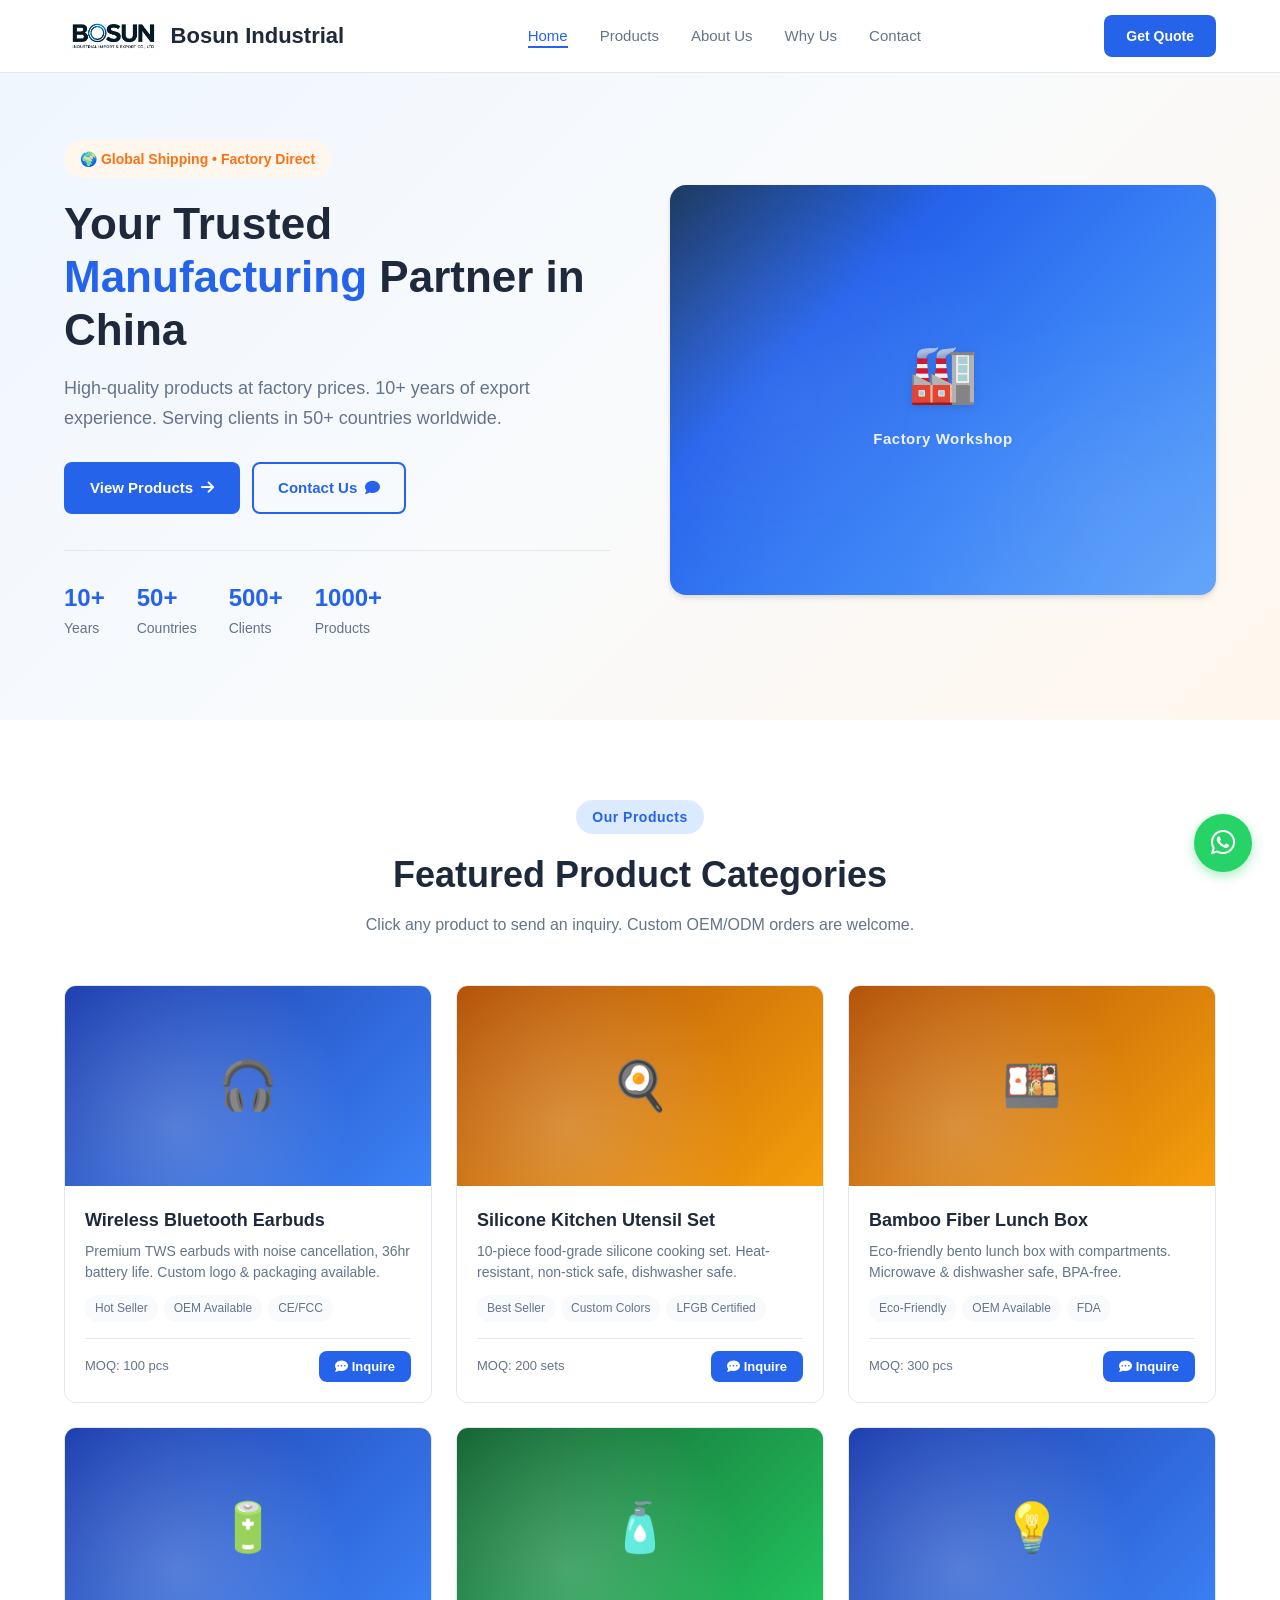
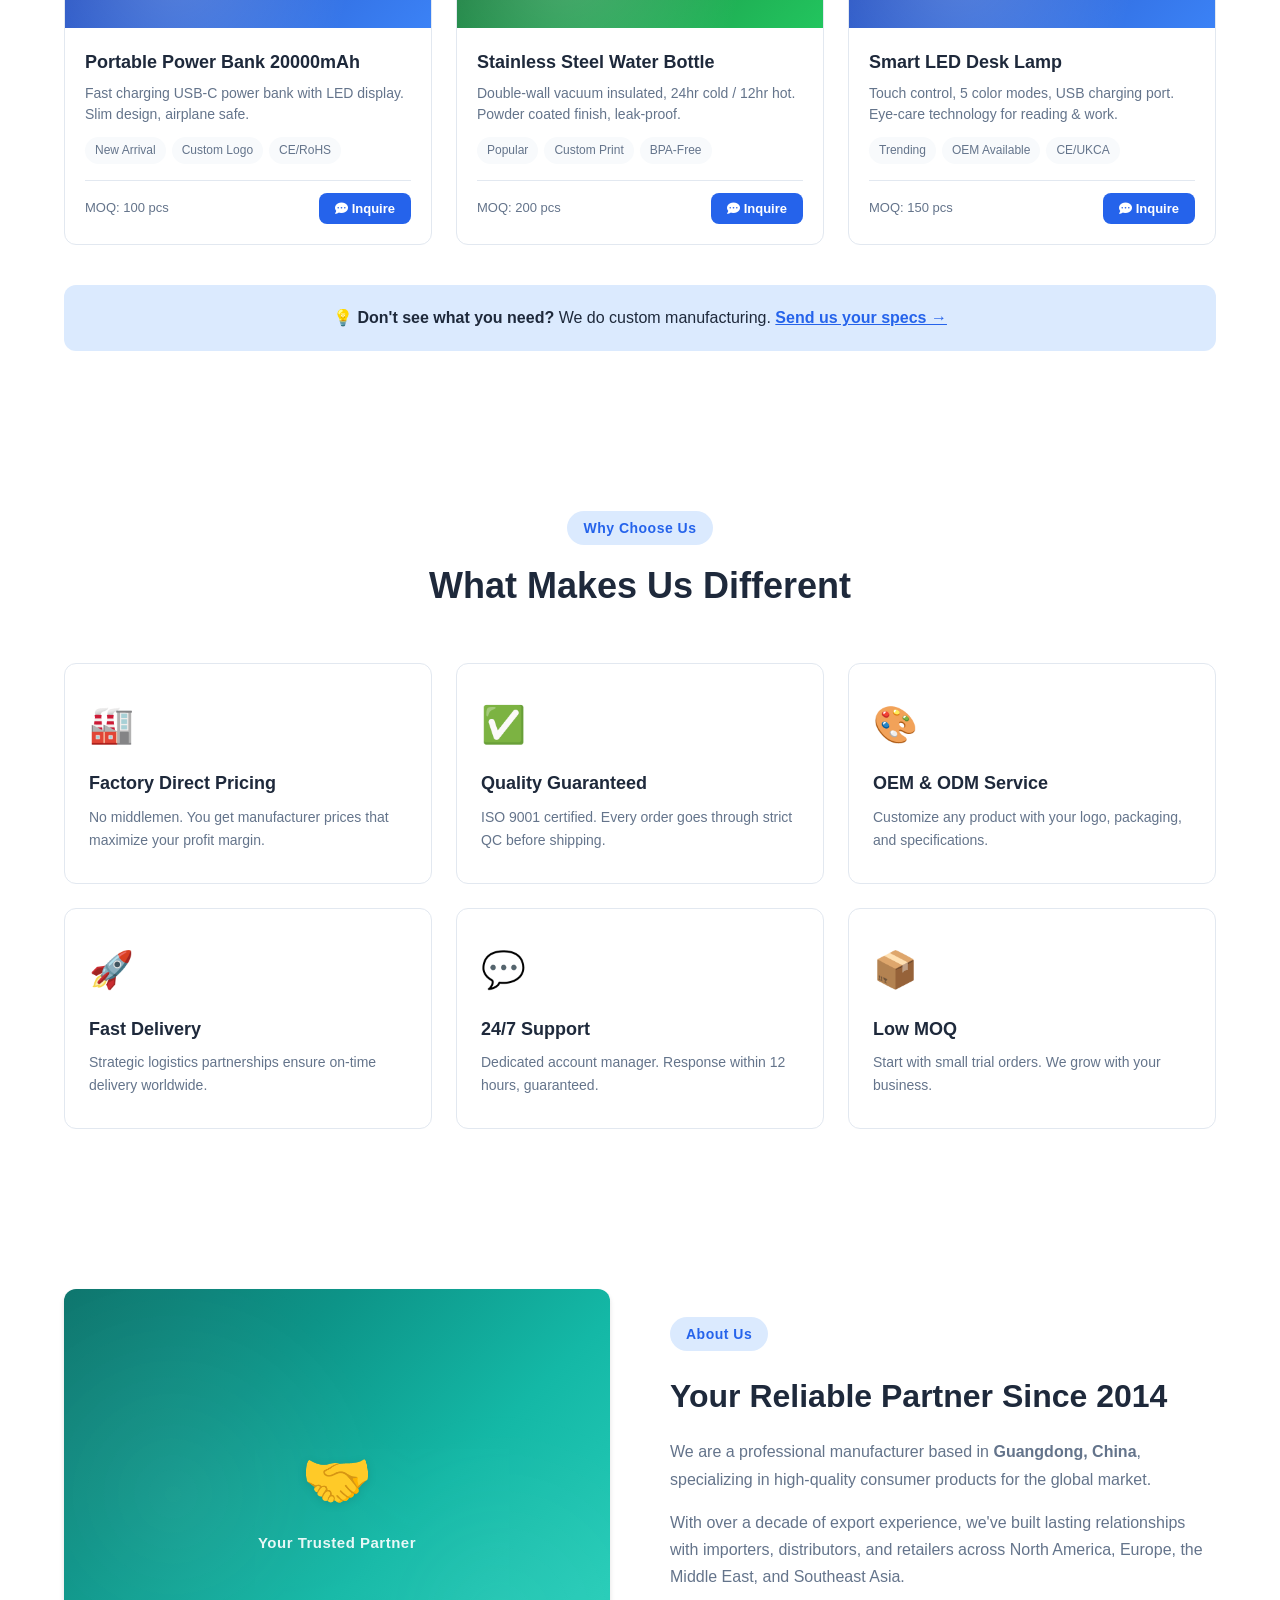
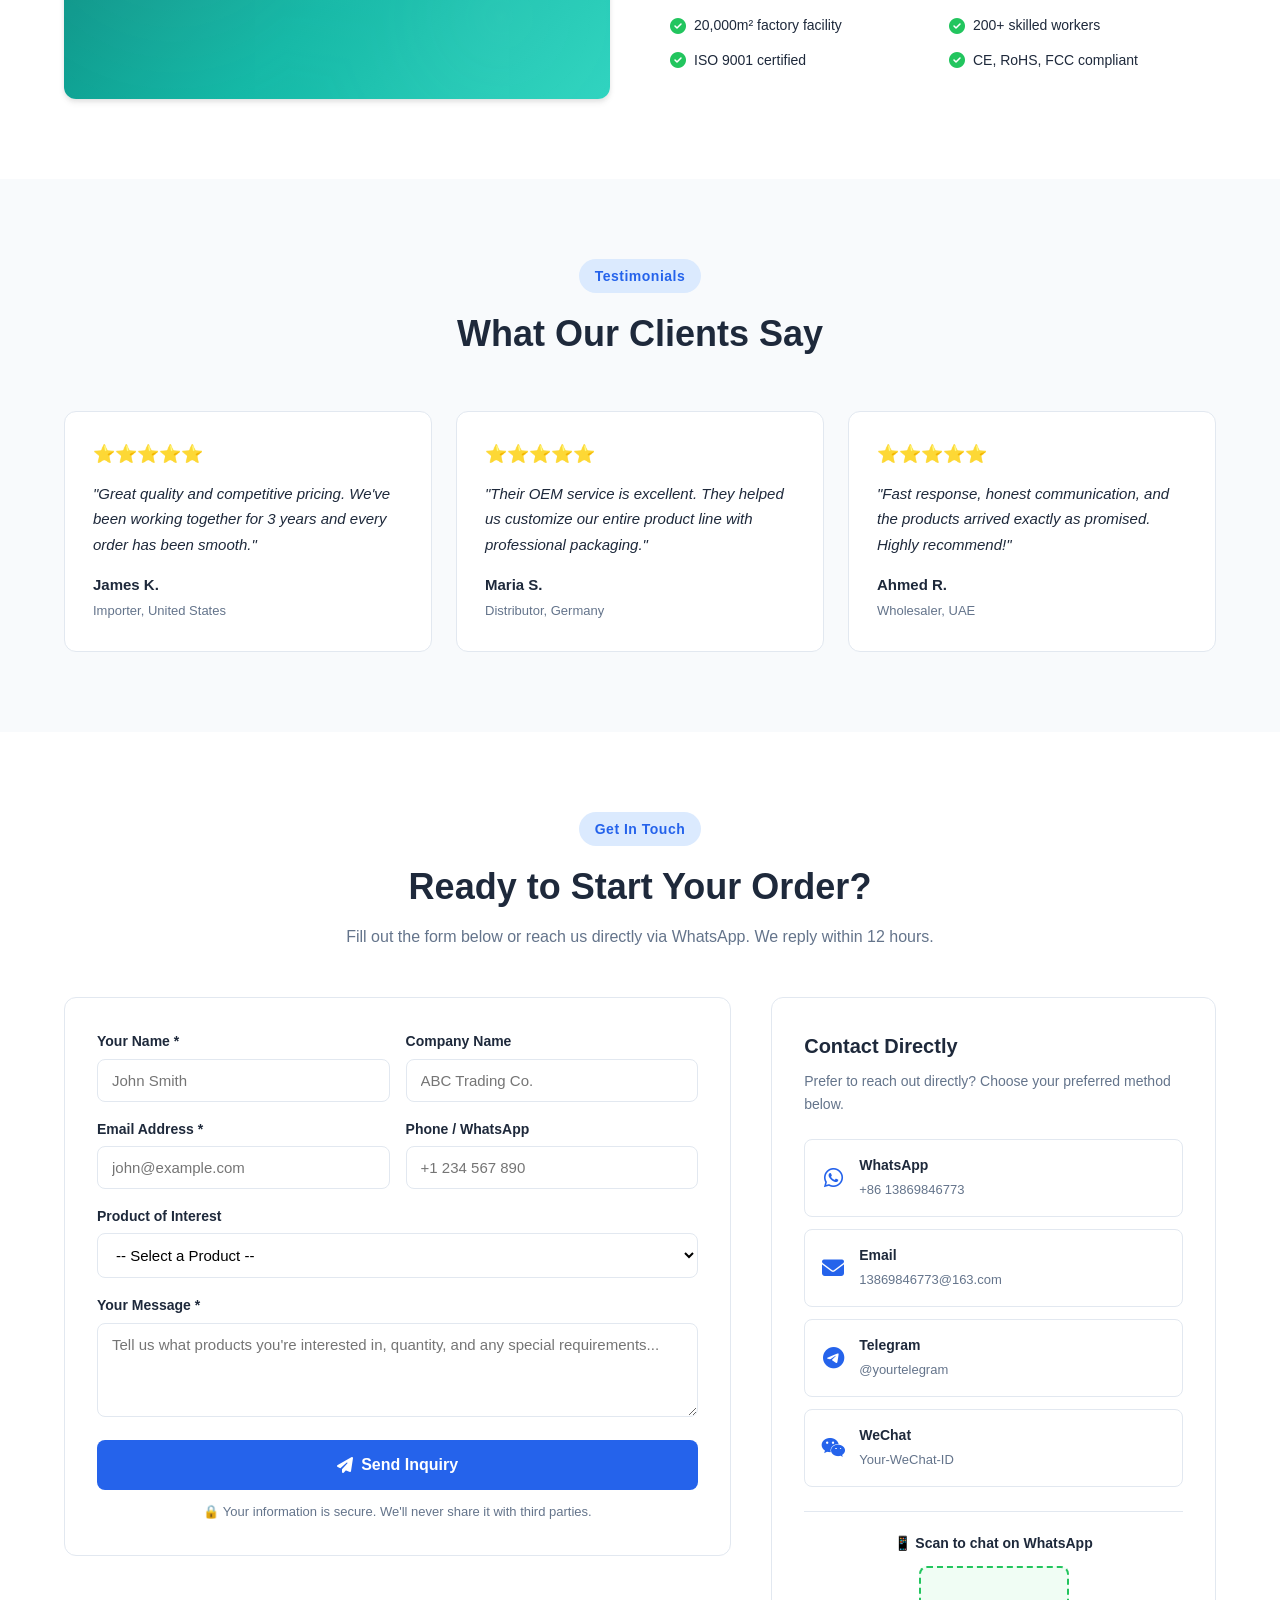
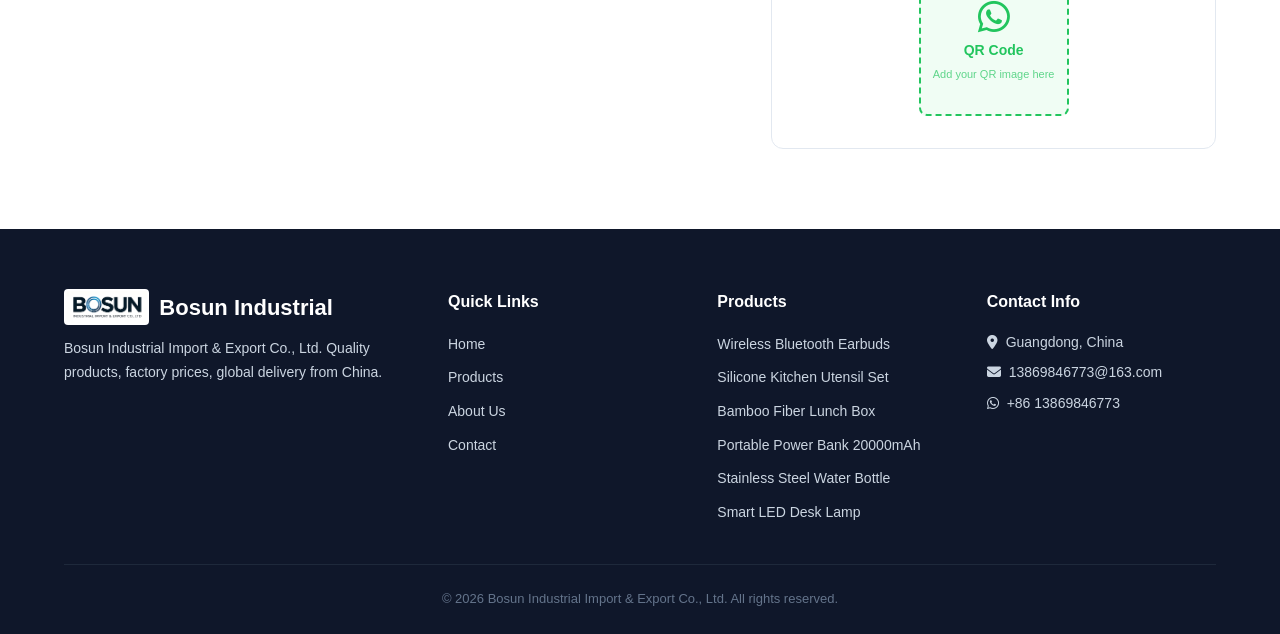
==== index.html @ d311501c "Add company logo" ====
<!DOCTYPE html>
<html lang="en">
<head>
    <meta charset="UTF-8">
    <meta name="viewport" content="width=device-width, initial-scale=1.0">
    <meta name="description" content="Bosun Industrial - Professional manufacturer and supplier. Factory direct price, global shipping from China.">
    <title>Bosun Industrial Import & Export Co., Ltd</title>
    <link rel="stylesheet" href="css/style.css">
    <!-- Font Awesome - bootcdn for China access -->
    <link rel="stylesheet" href="https://cdn.bootcdn.net/ajax/libs/font-awesome/6.5.1/css/all.min.css">
</head>
<body>

    <!-- ========== Header / Navigation ========== -->
    <header class="header">
        <nav class="nav container">
            <a href="#" class="logo"><img src="images/LOGO.png" alt="Bosun Industrial" class="logo-img"> Bosun Industrial</a>
            <ul class="nav-menu" id="navMenu">
                <li><a href="#home" class="nav-link active">Home</a></li>
                <li><a href="#products" class="nav-link">Products</a></li>
                <li><a href="#about" class="nav-link">About Us</a></li>
                <li><a href="#why-us" class="nav-link">Why Us</a></li>
                <li><a href="#contact" class="nav-link">Contact</a></li>
            </ul>
            <a href="#contact" class="btn btn-primary nav-cta">Get Quote</a>
            <button class="hamburger" id="hamburger" aria-label="Menu">
                <span></span><span></span><span></span>
            </button>
        </nav>
    </header>

    <!-- ========== Hero Section ========== -->
    <section class="hero" id="home">
        <div class="container hero-content">
            <div class="hero-text">
                <span class="hero-badge">🌍 Global Shipping • Factory Direct</span>
                <h1>Your Trusted <span class="highlight">Manufacturing</span> Partner in China</h1>
                <p>High-quality products at factory prices. 10+ years of export experience. Serving clients in 50+ countries worldwide.</p>
                <div class="hero-buttons">
                    <a href="#products" class="btn btn-primary">View Products <i class="fas fa-arrow-right"></i></a>
                    <a href="#contact" class="btn btn-outline">Contact Us <i class="fas fa-comment"></i></a>
                </div>
                <div class="hero-stats">
                    <div class="stat"><strong>10+</strong> Years</div>
                    <div class="stat"><strong>50+</strong> Countries</div>
                    <div class="stat"><strong>500+</strong> Clients</div>
                    <div class="stat"><strong>1000+</strong> Products</div>
                </div>
            </div>
            <div class="hero-image">
                <div class="img-placeholder factory-bg">
                    <div class="placeholder-icon">🏭</div>
                    <span>Factory Workshop</span>
                </div>
            </div>
        </div>
    </section>

    <!-- ========== Products Section ========== -->
    <section class="products section" id="products">
        <div class="container">
            <div class="section-header">
                <span class="section-tag">Our Products</span>
                <h2>Featured Product Categories</h2>
                <p>Click any product to send an inquiry. Custom OEM/ODM orders are welcome.</p>
            </div>

            <div class="product-grid" id="productGrid">
                <!-- Product cards rendered by JS -->
            </div>

            <div class="products-note">
                <p>💡 <strong>Don't see what you need?</strong> We do custom manufacturing. <a href="#contact">Send us your specs →</a></p>
            </div>
        </div>
    </section>

    <!-- ========== Why Us Section ========== -->
    <section class="why-us section" id="why-us">
        <div class="container">
            <div class="section-header">
                <span class="section-tag">Why Choose Us</span>
                <h2>What Makes Us Different</h2>
            </div>
            <div class="features-grid">
                <div class="feature-card">
                    <div class="feature-icon">🏭</div>
                    <h3>Factory Direct Pricing</h3>
                    <p>No middlemen. You get manufacturer prices that maximize your profit margin.</p>
                </div>
                <div class="feature-card">
                    <div class="feature-icon">✅</div>
                    <h3>Quality Guaranteed</h3>
                    <p>ISO 9001 certified. Every order goes through strict QC before shipping.</p>
                </div>
                <div class="feature-card">
                    <div class="feature-icon">🎨</div>
                    <h3>OEM & ODM Service</h3>
                    <p>Customize any product with your logo, packaging, and specifications.</p>
                </div>
                <div class="feature-card">
                    <div class="feature-icon">🚀</div>
                    <h3>Fast Delivery</h3>
                    <p>Strategic logistics partnerships ensure on-time delivery worldwide.</p>
                </div>
                <div class="feature-card">
                    <div class="feature-icon">💬</div>
                    <h3>24/7 Support</h3>
                    <p>Dedicated account manager. Response within 12 hours, guaranteed.</p>
                </div>
                <div class="feature-card">
                    <div class="feature-icon">📦</div>
                    <h3>Low MOQ</h3>
                    <p>Start with small trial orders. We grow with your business.</p>
                </div>
            </div>
        </div>
    </section>

    <!-- ========== About Section ========== -->
    <section class="about section" id="about">
        <div class="container">
            <div class="about-grid">
                <div class="about-image">
                    <div class="img-placeholder team-bg">
                        <div class="placeholder-icon">🤝</div>
                        <span>Your Trusted Partner</span>
                    </div>
                </div>
                <div class="about-text">
                    <span class="section-tag">About Us</span>
                    <h2>Your Reliable Partner Since 2014</h2>
                    <p>We are a professional manufacturer based in <strong>Guangdong, China</strong>, specializing in high-quality consumer products for the global market.</p>
                    <p>With over a decade of export experience, we've built lasting relationships with importers, distributors, and retailers across North America, Europe, the Middle East, and Southeast Asia.</p>
                    <div class="about-highlights">
                        <div><i class="fas fa-check-circle"></i> 20,000m² factory facility</div>
                        <div><i class="fas fa-check-circle"></i> 200+ skilled workers</div>
                        <div><i class="fas fa-check-circle"></i> ISO 9001 certified</div>
                        <div><i class="fas fa-check-circle"></i> CE, RoHS, FCC compliant</div>
                    </div>
                </div>
            </div>
        </div>
    </section>

    <!-- ========== Testimonials ========== -->
    <section class="testimonials section">
        <div class="container">
            <div class="section-header">
                <span class="section-tag">Testimonials</span>
                <h2>What Our Clients Say</h2>
            </div>
            <div class="testimonial-grid">
                <div class="testimonial-card">
                    <div class="stars">⭐⭐⭐⭐⭐</div>
                    <p>"Great quality and competitive pricing. We've been working together for 3 years and every order has been smooth."</p>
                    <div class="client">
                        <strong>James K.</strong>
                        <span>Importer, United States</span>
                    </div>
                </div>
                <div class="testimonial-card">
                    <div class="stars">⭐⭐⭐⭐⭐</div>
                    <p>"Their OEM service is excellent. They helped us customize our entire product line with professional packaging."</p>
                    <div class="client">
                        <strong>Maria S.</strong>
                        <span>Distributor, Germany</span>
                    </div>
                </div>
                <div class="testimonial-card">
                    <div class="stars">⭐⭐⭐⭐⭐</div>
                    <p>"Fast response, honest communication, and the products arrived exactly as promised. Highly recommend!"</p>
                    <div class="client">
                        <strong>Ahmed R.</strong>
                        <span>Wholesaler, UAE</span>
                    </div>
                </div>
            </div>
        </div>
    </section>

    <!-- ========== Contact Section ========== -->
    <section class="contact section" id="contact">
        <div class="container">
            <div class="section-header">
                <span class="section-tag">Get In Touch</span>
                <h2>Ready to Start Your Order?</h2>
                <p>Fill out the form below or reach us directly via WhatsApp. We reply within 12 hours.</p>
            </div>

            <div class="contact-grid">
                <!-- Contact Form -->
                <form class="contact-form" id="contactForm">
                    <div class="form-row">
                        <div class="form-group">
                            <label for="name">Your Name *</label>
                            <input type="text" id="name" name="name" placeholder="John Smith" required>
                        </div>
                        <div class="form-group">
                            <label for="company">Company Name</label>
                            <input type="text" id="company" name="company" placeholder="ABC Trading Co.">
                        </div>
                    </div>
                    <div class="form-row">
                        <div class="form-group">
                            <label for="email">Email Address *</label>
                            <input type="email" id="email" name="email" placeholder="john@example.com" required>
                        </div>
                        <div class="form-group">
                            <label for="phone">Phone / WhatsApp</label>
                            <input type="text" id="phone" name="phone" placeholder="+1 234 567 890">
                        </div>
                    </div>
                    <div class="form-group">
                        <label for="product">Product of Interest</label>
                        <select id="product" name="product">
                            <option value="">-- Select a Product --</option>
                        </select>
                    </div>
                    <div class="form-group">
                        <label for="message">Your Message *</label>
                        <textarea id="message" name="message" rows="4"
                                  placeholder="Tell us what products you're interested in, quantity, and any special requirements..."
                                  required></textarea>
                    </div>
                    <button type="submit" class="btn btn-primary btn-block">
                        <i class="fas fa-paper-plane"></i> Send Inquiry
                    </button>
                    <p class="form-note">🔒 Your information is secure. We'll never share it with third parties.</p>
                </form>

                <!-- Contact Info Sidebar -->
                <div class="contact-info">
                    <h3>Contact Directly</h3>
                    <p>Prefer to reach out directly? Choose your preferred method below.</p>

                    <div class="contact-methods">
                        <a href="https://wa.me/8613869846773" class="contact-method" target="_blank" rel="noopener">
                            <i class="fab fa-whatsapp"></i>
                            <div>
                                <strong>WhatsApp</strong>
                                <span>+86 13869846773</span>
                            </div>
                        </a>
                        <a href="mailto:13869846773@163.com" class="contact-method">
                            <i class="fas fa-envelope"></i>
                            <div>
                                <strong>Email</strong>
                                <span>13869846773@163.com</span>
                            </div>
                        </a>
                        <a href="https://t.me/YOUR_TELEGRAM" class="contact-method" target="_blank" rel="noopener">
                            <i class="fab fa-telegram"></i>
                            <div>
                                <strong>Telegram</strong>
                                <span>@yourtelegram</span>
                            </div>
                        </a>
                        <div class="contact-method">
                            <i class="fab fa-weixin"></i>
                            <div>
                                <strong>WeChat</strong>
                                <span>Your-WeChat-ID</span>
                            </div>
                        </div>
                    </div>

                    <div class="contact-qr">
                        <p>📱 <strong>Scan to chat on WhatsApp</strong></p>
                        <div class="qr-placeholder" id="qrCode">
                            <i class="fab fa-whatsapp"></i>
                            <span>QR Code</span>
                            <small>Add your QR image here</small>
                        </div>
                    </div>
                </div>
            </div>
        </div>
    </section>

    <!-- ========== Footer ========== -->
    <footer class="footer">
        <div class="container">
            <div class="footer-grid">
                <div class="footer-brand">
                    <h3><img src="images/LOGO.png" alt="Bosun Industrial" class="logo-img"> Bosun Industrial</h3>
                    <p>Bosun Industrial Import & Export Co., Ltd. Quality products, factory prices, global delivery from China.</p>
                </div>
                <div class="footer-links">
                    <h4>Quick Links</h4>
                    <ul>
                        <li><a href="#home">Home</a></li>
                        <li><a href="#products">Products</a></li>
                        <li><a href="#about">About Us</a></li>
                        <li><a href="#contact">Contact</a></li>
                    </ul>
                </div>
                <div class="footer-links">
                    <h4>Products</h4>
                    <ul id="footerProductLinks">
                        <!-- Rendered by JS -->
                    </ul>
                </div>
                <div class="footer-contact">
                    <h4>Contact Info</h4>
                    <p><i class="fas fa-map-marker-alt"></i> Guangdong, China</p>
                    <p><i class="fas fa-envelope"></i> 13869846773@163.com</p>
                    <p><i class="fab fa-whatsapp"></i> +86 13869846773</p>
                </div>
            </div>
            <div class="footer-bottom">
                <p>&copy; 2026 Bosun Industrial Import & Export Co., Ltd. All rights reserved.</p>
            </div>
        </div>
    </footer>

    <!-- ========== Floating WhatsApp Button ========== -->
    <a href="https://wa.me/8613869846773" class="whatsapp-float" target="_blank" rel="noopener" aria-label="Chat on WhatsApp">
        <i class="fab fa-whatsapp"></i>
        <span class="whatsapp-tooltip">Chat with us!</span>
    </a>

    <!-- ========== Back to Top Button ========== -->
    <button class="back-to-top" id="backToTop" aria-label="Back to top">
        <i class="fas fa-chevron-up"></i>
    </button>

    <script src="js/main.js"></script>
</body>
</html>
---- css/style.css ----
/* ============================================
   YourCompany - Product Showcase Website
   Professional Foreign Trade Template
   ============================================ */

/* ---------- CSS Variables ---------- */
:root {
    --primary: #2563eb;
    --primary-dark: #1d4ed8;
    --primary-light: #dbeafe;
    --accent: #f97316;
    --accent-light: #fff7ed;
    --text: #1e293b;
    --text-light: #64748b;
    --bg: #ffffff;
    --bg-gray: #f8fafc;
    --border: #e2e8f0;
    --shadow: 0 1px 3px rgba(0,0,0,0.08), 0 1px 2px rgba(0,0,0,0.06);
    --shadow-md: 0 4px 6px rgba(0,0,0,0.07), 0 2px 4px rgba(0,0,0,0.06);
    --shadow-lg: 0 10px 25px rgba(0,0,0,0.1);
    --radius: 12px;
    --radius-sm: 8px;
    --transition: 0.3s ease;
    --max-width: 1200px;
}

/* ---------- Reset & Base ---------- */
*, *::before, *::after {
    margin: 0;
    padding: 0;
    box-sizing: border-box;
}

html {
    scroll-behavior: smooth;
    scroll-padding-top: 80px;
    -webkit-tap-highlight-color: transparent; /* remove blue flash on tap */
    -webkit-text-size-adjust: 100%; /* prevent iOS text resize */
}

body {
    font-family: -apple-system, BlinkMacSystemFont, "Segoe UI", Roboto, "Helvetica Neue", Arial, sans-serif;
    color: var(--text);
    background: var(--bg);
    line-height: 1.6;
    -webkit-font-smoothing: antialiased;
}

img {
    max-width: 100%;
    height: auto;
    border-radius: var(--radius);
}

a {
    text-decoration: none;
    color: inherit;
}

ul {
    list-style: none;
}

/* ---------- Container ---------- */
.container {
    max-width: var(--max-width);
    margin: 0 auto;
    padding: 0 24px;
}

/* ---------- Section ---------- */
.section {
    padding: 80px 0;
}

.section-header {
    text-align: center;
    margin-bottom: 48px;
}

.section-tag {
    display: inline-block;
    background: var(--primary-light);
    color: var(--primary);
    padding: 6px 16px;
    border-radius: 50px;
    font-size: 14px;
    font-weight: 600;
    margin-bottom: 12px;
    letter-spacing: 0.5px;
}

.section-header h2 {
    font-size: 36px;
    font-weight: 700;
    color: var(--text);
    margin-bottom: 8px;
}

.section-header p {
    font-size: 16px;
    color: var(--text-light);
    max-width: 600px;
    margin: 0 auto;
}

/* ---------- Buttons ---------- */
.btn {
    display: inline-flex;
    align-items: center;
    gap: 8px;
    padding: 12px 24px;
    border-radius: var(--radius-sm);
    font-size: 15px;
    font-weight: 600;
    cursor: pointer;
    transition: var(--transition);
    border: 2px solid transparent;
    white-space: nowrap;
}

.btn-primary {
    background: var(--primary);
    color: #fff;
}

.btn-primary:hover {
    background: var(--primary-dark);
    transform: translateY(-1px);
    box-shadow: var(--shadow-md);
}

.btn-outline {
    background: transparent;
    color: var(--primary);
    border-color: var(--primary);
}

.btn-outline:hover {
    background: var(--primary-light);
}

.btn-block {
    width: 100%;
    justify-content: center;
    padding: 14px 24px;
    font-size: 16px;
}

/* ---------- Header / Navigation ---------- */
.header {
    position: fixed;
    top: 0;
    left: 0;
    width: 100%;
    z-index: 1000;
    background: rgba(255,255,255,0.95);
    backdrop-filter: blur(10px);
    border-bottom: 1px solid var(--border);
    transition: var(--transition);
}

.header.scrolled {
    box-shadow: var(--shadow);
}

.nav {
    display: flex;
    align-items: center;
    justify-content: space-between;
    height: 72px;
}

.logo {
    font-size: 22px;
    font-weight: 700;
    color: var(--text);
    display: flex;
    align-items: center;
    gap: 10px;
}

.logo-img {
    height: 38px;
    width: auto;
    border-radius: 4px;
}

.nav-menu {
    display: flex;
    gap: 32px;
}

.nav-link {
    font-size: 15px;
    font-weight: 500;
    color: var(--text-light);
    transition: var(--transition);
    position: relative;
}

.nav-link::after {
    content: '';
    position: absolute;
    bottom: -4px;
    left: 0;
    width: 0;
    height: 2px;
    background: var(--primary);
    transition: var(--transition);
}

.nav-link:hover,
.nav-link.active {
    color: var(--primary);
}

.nav-link:hover::after,
.nav-link.active::after {
    width: 100%;
}

.nav-cta {
    padding: 8px 20px;
    font-size: 14px;
}

.hamburger {
    display: none;
    flex-direction: column;
    gap: 5px;
    background: none;
    border: none;
    cursor: pointer;
    padding: 4px;
}

.hamburger span {
    display: block;
    width: 24px;
    height: 2px;
    background: var(--text);
    border-radius: 2px;
    transition: var(--transition);
}

.hamburger.active span:nth-child(1) {
    transform: rotate(45deg) translate(5px, 5px);
}

.hamburger.active span:nth-child(2) {
    opacity: 0;
}

.hamburger.active span:nth-child(3) {
    transform: rotate(-45deg) translate(5px, -5px);
}

/* ---------- Hero ---------- */
.hero {
    padding: 140px 0 80px;
    background: linear-gradient(135deg, #eff6ff 0%, #f8fafc 50%, #fff7ed 100%);
}

.hero-content {
    display: grid;
    grid-template-columns: 1fr 1fr;
    gap: 60px;
    align-items: center;
}

.hero-badge {
    display: inline-block;
    background: var(--accent-light);
    color: var(--accent);
    padding: 8px 16px;
    border-radius: 50px;
    font-size: 14px;
    font-weight: 600;
    margin-bottom: 20px;
}

.hero-text h1 {
    font-size: 44px;
    font-weight: 800;
    line-height: 1.2;
    margin-bottom: 16px;
    color: var(--text);
}

.highlight {
    color: var(--primary);
    position: relative;
}

.highlight::after {
    content: '';
    position: absolute;
    bottom: 2px;
    left: 0;
    width: 100%;
    height: 8px;
    background: var(--primary-light);
    border-radius: 4px;
    z-index: -1;
}

.hero-text p {
    font-size: 18px;
    color: var(--text-light);
    margin-bottom: 28px;
    line-height: 1.7;
}

.hero-buttons {
    display: flex;
    gap: 12px;
    margin-bottom: 36px;
}

.hero-stats {
    display: flex;
    gap: 32px;
    padding-top: 28px;
    border-top: 1px solid var(--border);
}

.stat strong {
    display: block;
    font-size: 24px;
    font-weight: 700;
    color: var(--primary);
}

.stat {
    font-size: 14px;
    color: var(--text-light);
}

.hero-image {
    width: 100%;
}

.hero-image img {
    width: 100%;
    border-radius: 16px;
    box-shadow: var(--shadow-lg);
}

/* ---------- Image Placeholders ---------- */
.img-placeholder {
    width: 100%;
    aspect-ratio: 4/3;
    border-radius: 16px;
    display: flex;
    flex-direction: column;
    align-items: center;
    justify-content: center;
    color: #fff;
    font-weight: 700;
    font-size: 16px;
    gap: 8px;
    box-shadow: var(--shadow-md);
    overflow: hidden;
    position: relative;
}

.img-placeholder::before {
    content: '';
    position: absolute;
    inset: 0;
    opacity: 0.15;
    background-image:
        radial-gradient(circle at 20% 50%, rgba(255,255,255,0.4) 0%, transparent 50%),
        radial-gradient(circle at 80% 80%, rgba(255,255,255,0.3) 0%, transparent 40%);
}

.placeholder-icon {
    font-size: 56px;
    position: relative;
    z-index: 1;
    filter: drop-shadow(0 2px 4px rgba(0,0,0,0.1));
}

.img-placeholder span {
    position: relative;
    z-index: 1;
    opacity: 0.9;
    font-size: 15px;
    letter-spacing: 0.5px;
}

/* Factory background */
.factory-bg {
    background: linear-gradient(135deg, #1e3a5f 0%, #2563eb 30%, #3b82f6 60%, #60a5fa 100%);
}

/* Team/office background */
.team-bg {
    background: linear-gradient(135deg, #0f766e 0%, #0d9488 30%, #14b8a6 60%, #2dd4bf 100%);
}

/* Product card placeholder backgrounds */
.product-placeholder-bg {
    width: 100%;
    height: 200px;
    display: flex;
    align-items: center;
    justify-content: center;
    font-size: 48px;
    position: relative;
    overflow: hidden;
}

.product-placeholder-bg::after {
    content: '';
    position: absolute;
    inset: 0;
    background: radial-gradient(circle at 30% 70%, rgba(255,255,255,0.2) 0%, transparent 60%);
}

.product-placeholder-bg.electronics { background: linear-gradient(135deg, #1e40af, #3b82f6); }
.product-placeholder-bg.kitchen   { background: linear-gradient(135deg, #b45309, #f59e0b); }
.product-placeholder-bg.outdoors  { background: linear-gradient(135deg, #166534, #22c55e); }
.product-placeholder-bg.default-ph { background: linear-gradient(135deg, #6d28d9, #8b5cf6); }

/* ---------- Product Grid ---------- */
.product-grid {
    display: grid;
    grid-template-columns: repeat(3, 1fr);
    gap: 24px;
}

.product-card {
    background: var(--bg);
    border: 1px solid var(--border);
    border-radius: var(--radius);
    overflow: hidden;
    transition: var(--transition);
    cursor: pointer;
}

.product-card:hover {
    transform: translateY(-4px);
    box-shadow: var(--shadow-lg);
    border-color: var(--primary);
}

.product-card-image {
    width: 100%;
    height: 200px;
    object-fit: cover;
    background: var(--bg-gray);
}

.product-card-body {
    padding: 20px;
}

.product-card-body h3 {
    font-size: 18px;
    font-weight: 600;
    margin-bottom: 6px;
}

.product-card-body p {
    font-size: 14px;
    color: var(--text-light);
    margin-bottom: 12px;
    line-height: 1.5;
}

.product-tags {
    display: flex;
    flex-wrap: wrap;
    gap: 6px;
    margin-bottom: 16px;
}

.product-tag {
    display: inline-block;
    background: var(--bg-gray);
    padding: 4px 10px;
    border-radius: 20px;
    font-size: 12px;
    color: var(--text-light);
}

.product-card-footer {
    display: flex;
    align-items: center;
    justify-content: space-between;
    padding-top: 12px;
    border-top: 1px solid var(--border);
}

.product-moq {
    font-size: 13px;
    color: var(--text-light);
}

.btn-inquire {
    display: inline-flex;
    align-items: center;
    gap: 4px;
    background: var(--primary);
    color: #fff;
    padding: 8px 16px;
    border-radius: var(--radius-sm);
    font-size: 13px;
    font-weight: 600;
    transition: var(--transition);
    border: none;
    cursor: pointer;
}

.btn-inquire:hover {
    background: var(--primary-dark);
}

.products-note {
    text-align: center;
    margin-top: 40px;
    padding: 20px;
    background: var(--primary-light);
    border-radius: var(--radius);
}

.products-note a {
    color: var(--primary);
    font-weight: 600;
    text-decoration: underline;
}

/* ---------- Why Us / Features ---------- */
.features-grid {
    display: grid;
    grid-template-columns: repeat(3, 1fr);
    gap: 24px;
}

.feature-card {
    padding: 32px 24px;
    background: var(--bg);
    border: 1px solid var(--border);
    border-radius: var(--radius);
    transition: var(--transition);
}

.feature-card:hover {
    border-color: var(--primary);
    box-shadow: var(--shadow-md);
}

.feature-icon {
    font-size: 36px;
    margin-bottom: 16px;
}

.feature-card h3 {
    font-size: 18px;
    font-weight: 600;
    margin-bottom: 8px;
}

.feature-card p {
    font-size: 14px;
    color: var(--text-light);
    line-height: 1.6;
}

/* ---------- About ---------- */
.about-grid {
    display: grid;
    grid-template-columns: 1fr 1fr;
    gap: 60px;
    align-items: center;
}

.about-image img,
.about-image .img-placeholder {
    border-radius: var(--radius);
    box-shadow: var(--shadow-md);
    width: 100%;
}

.about-text h2 {
    font-size: 32px;
    font-weight: 700;
    margin-bottom: 16px;
    margin-top: 8px;
}

.about-text p {
    font-size: 16px;
    color: var(--text-light);
    margin-bottom: 16px;
    line-height: 1.7;
}

.about-highlights {
    display: grid;
    grid-template-columns: 1fr 1fr;
    gap: 12px;
    margin-top: 24px;
}

.about-highlights div {
    display: flex;
    align-items: center;
    gap: 8px;
    font-size: 14px;
    font-weight: 500;
}

.about-highlights i {
    color: #22c55e;
    font-size: 16px;
}

/* ---------- Testimonials ---------- */
.testimonials {
    background: var(--bg-gray);
}

.testimonial-grid {
    display: grid;
    grid-template-columns: repeat(3, 1fr);
    gap: 24px;
}

.testimonial-card {
    background: var(--bg);
    padding: 28px;
    border-radius: var(--radius);
    border: 1px solid var(--border);
}

.stars {
    font-size: 18px;
    margin-bottom: 12px;
}

.testimonial-card p {
    font-size: 15px;
    color: var(--text);
    line-height: 1.7;
    margin-bottom: 16px;
    font-style: italic;
}

.client strong {
    display: block;
    font-size: 15px;
}

.client span {
    font-size: 13px;
    color: var(--text-light);
}

/* ---------- Contact ---------- */
.contact-grid {
    display: grid;
    grid-template-columns: 1.2fr 0.8fr;
    gap: 40px;
    align-items: start;
}

.contact-form {
    background: var(--bg);
    padding: 32px;
    border: 1px solid var(--border);
    border-radius: var(--radius);
}

.form-row {
    display: grid;
    grid-template-columns: 1fr 1fr;
    gap: 16px;
}

.form-group {
    margin-bottom: 16px;
}

.form-group label {
    display: block;
    font-size: 14px;
    font-weight: 600;
    margin-bottom: 6px;
    color: var(--text);
}

.form-group input,
.form-group select,
.form-group textarea {
    width: 100%;
    padding: 12px 14px;
    border: 1px solid var(--border);
    border-radius: var(--radius-sm);
    font-size: 15px;
    font-family: inherit;
    transition: var(--transition);
    background: var(--bg);
}

.form-group input:focus,
.form-group select:focus,
.form-group textarea:focus {
    outline: none;
    border-color: var(--primary);
    box-shadow: 0 0 0 3px var(--primary-light);
}

.form-note {
    text-align: center;
    font-size: 13px;
    color: var(--text-light);
    margin-top: 12px;
}

/* Contact Info */
.contact-info {
    background: var(--bg);
    padding: 32px;
    border: 1px solid var(--border);
    border-radius: var(--radius);
    position: sticky;
    top: 96px;
}

.contact-info h3 {
    font-size: 20px;
    font-weight: 700;
    margin-bottom: 8px;
}

.contact-info > p {
    font-size: 14px;
    color: var(--text-light);
    margin-bottom: 24px;
}

.contact-methods {
    display: flex;
    flex-direction: column;
    gap: 12px;
    margin-bottom: 24px;
}

.contact-method {
    display: flex;
    align-items: center;
    gap: 12px;
    padding: 14px;
    border: 1px solid var(--border);
    border-radius: var(--radius-sm);
    transition: var(--transition);
}

a.contact-method:hover {
    border-color: var(--primary);
    background: var(--primary-light);
}

.contact-method i {
    font-size: 22px;
    color: var(--primary);
    width: 28px;
    text-align: center;
}

.contact-method strong {
    display: block;
    font-size: 14px;
}

.contact-method span {
    font-size: 13px;
    color: var(--text-light);
}

.contact-qr {
    text-align: center;
    padding-top: 20px;
    border-top: 1px solid var(--border);
}

.contact-qr p {
    font-size: 14px;
    margin-bottom: 12px;
}

.contact-qr img {
    border: 1px solid var(--border);
    padding: 8px;
    background: #fff;
}

/* QR Code Placeholder */
.qr-placeholder {
    width: 150px;
    height: 150px;
    margin: 0 auto;
    background: #f0fdf4;
    border: 2px dashed #22c55e;
    border-radius: var(--radius-sm);
    display: flex;
    flex-direction: column;
    align-items: center;
    justify-content: center;
    gap: 4px;
    color: #22c55e;
}

.qr-placeholder i {
    font-size: 36px;
}

.qr-placeholder span {
    font-size: 14px;
    font-weight: 600;
}

.qr-placeholder small {
    font-size: 11px;
    opacity: 0.7;
}

/* ---------- Footer ---------- */
.footer {
    background: #0f172a;
    color: #cbd5e1;
    padding: 60px 0 24px;
}

.footer-grid {
    display: grid;
    grid-template-columns: 1.5fr 1fr 1fr 1fr;
    gap: 40px;
    margin-bottom: 40px;
}

.footer-brand h3 {
    color: #fff;
    font-size: 22px;
    margin-bottom: 12px;
    display: flex;
    align-items: center;
    gap: 10px;
}

.footer-brand .logo-img {
    height: 36px;
    width: auto;
    border-radius: 4px;
    background: #fff;
    padding: 2px;
}

.footer-brand p {
    font-size: 14px;
    line-height: 1.7;
}

.footer-links h4,
.footer-contact h4 {
    color: #fff;
    font-size: 16px;
    margin-bottom: 16px;
}

.footer-links ul {
    display: flex;
    flex-direction: column;
    gap: 8px;
}

.footer-links a {
    font-size: 14px;
    color: #cbd5e1;
    transition: var(--transition);
}

.footer-links a:hover {
    color: #fff;
}

.footer-contact p {
    font-size: 14px;
    margin-bottom: 8px;
    display: flex;
    align-items: center;
    gap: 8px;
}

.footer-bottom {
    text-align: center;
    padding-top: 24px;
    border-top: 1px solid #1e293b;
    font-size: 13px;
    color: #64748b;
}

/* ---------- Floating WhatsApp ---------- */
.whatsapp-float {
    position: fixed;
    bottom: 28px;
    right: 28px;
    width: 58px;
    height: 58px;
    background: #25d366;
    color: #fff;
    border-radius: 50%;
    display: flex;
    align-items: center;
    justify-content: center;
    font-size: 28px;
    box-shadow: 0 4px 12px rgba(37,211,102,0.4);
    z-index: 999;
    transition: var(--transition);
    animation: pulse-whatsapp 2s infinite;
}

.whatsapp-float:hover {
    transform: scale(1.1);
    box-shadow: 0 6px 20px rgba(37,211,102,0.5);
}

.whatsapp-tooltip {
    position: absolute;
    right: 68px;
    background: #333;
    color: #fff;
    padding: 8px 14px;
    border-radius: 6px;
    font-size: 13px;
    white-space: nowrap;
    opacity: 0;
    pointer-events: none;
    transition: var(--transition);
}

.whatsapp-float:hover .whatsapp-tooltip {
    opacity: 1;
}

@keyframes pulse-whatsapp {
    0%, 100% { box-shadow: 0 4px 12px rgba(37,211,102,0.4); }
    50% { box-shadow: 0 4px 24px rgba(37,211,102,0.7); }
}

/* ---------- Back to Top ---------- */
.back-to-top {
    position: fixed;
    bottom: 100px;
    right: 28px;
    width: 44px;
    height: 44px;
    background: var(--bg);
    border: 1px solid var(--border);
    border-radius: 50%;
    display: flex;
    align-items: center;
    justify-content: center;
    cursor: pointer;
    font-size: 18px;
    color: var(--text-light);
    box-shadow: var(--shadow);
    z-index: 998;
    opacity: 0;
    visibility: hidden;
    transition: var(--transition);
}

.back-to-top.visible {
    opacity: 1;
    visibility: visible;
}

.back-to-top:hover {
    background: var(--primary);
    color: #fff;
    border-color: var(--primary);
}

/* ---------- Toast / Notification ---------- */
.toast {
    position: fixed;
    top: 24px;
    right: 24px;
    background: #22c55e;
    color: #fff;
    padding: 16px 24px;
    border-radius: var(--radius-sm);
    font-weight: 600;
    box-shadow: var(--shadow-lg);
    z-index: 9999;
    opacity: 0;
    transform: translateX(100%);
    transition: var(--transition);
}

.toast.show {
    opacity: 1;
    transform: translateX(0);
}

.toast.error {
    background: #ef4444;
}

/* ---------- Skeleton Loading ---------- */
@keyframes shimmer {
    0% { background-position: -200px 0; }
    100% { background-position: 200px 0; }
}

.skeleton {
    background: linear-gradient(90deg, #f0f0f0 25%, #e0e0e0 50%, #f0f0f0 75%);
    background-size: 400px 100%;
    animation: shimmer 1.5s infinite;
    border-radius: var(--radius-sm);
}

/* ---------- Responsive ---------- */

/* Tablet (1024px and below) */
@media (max-width: 1024px) {
    .product-grid,
    .features-grid {
        grid-template-columns: repeat(2, 1fr);
    }

    .contact-grid {
        grid-template-columns: 1fr;
    }

    .contact-info {
        position: static;
    }

    .footer-grid {
        grid-template-columns: 1fr 1fr;
    }

    .hero-text h1 {
        font-size: 36px;
    }
}

/* Mobile Landscape / Small Tablet (768px and below) */
@media (max-width: 768px) {
    /* --- Navigation --- */
    .nav {
        height: 64px;
    }

    .logo {
        font-size: 18px;
    }

    .nav-menu {
        position: fixed;
        top: 64px;
        left: 0;
        width: 100%;
        background: var(--bg);
        flex-direction: column;
        gap: 0;
        padding: 8px 0;
        border-bottom: 1px solid var(--border);
        box-shadow: var(--shadow-lg);
        transform: translateY(-120%);
        opacity: 0;
        pointer-events: none;
        transition: all 0.25s ease;
    }

    .nav-menu.active {
        transform: translateY(0);
        opacity: 1;
        pointer-events: auto;
    }

    .nav-menu li {
        width: 100%;
    }

    .nav-menu a {
        display: block;
        padding: 14px 24px;
        font-size: 16px;
        border-bottom: 1px solid var(--bg-gray);
    }

    .nav-cta {
        display: none;
    }

    .hamburger {
        display: flex;
        padding: 8px;
    }

    /* --- Hero --- */
    .hero {
        padding: 90px 0 40px;
    }

    .hero-content {
        grid-template-columns: 1fr;
        gap: 0;
        text-align: center;
    }

    .hero-text h1 {
        font-size: 26px;
    }

    .hero-text p {
        font-size: 15px;
        margin-bottom: 20px;
    }

    .hero-badge {
        font-size: 12px;
        padding: 6px 12px;
    }

    .hero-buttons {
        justify-content: center;
        flex-wrap: wrap;
    }

    .hero-buttons .btn {
        padding: 12px 20px;
        font-size: 14px;
    }

    .hero-stats {
        justify-content: center;
        flex-wrap: wrap;
        gap: 16px;
        padding-top: 20px;
    }

    .stat strong {
        font-size: 20px;
    }

    .stat {
        font-size: 12px;
    }

    .hero-image {
        display: none;
    }

    /* --- Sections --- */
    .section {
        padding: 48px 0;
    }

    .section-header {
        margin-bottom: 32px;
    }

    .section-header h2 {
        font-size: 24px;
    }

    .section-header p {
        font-size: 14px;
    }

    /* --- Products --- */
    .product-grid {
        grid-template-columns: 1fr;
        gap: 16px;
    }

    .product-card-body h3 {
        font-size: 16px;
    }

    .product-card-body p {
        font-size: 13px;
    }

    .btn-inquire {
        padding: 10px 16px;
        font-size: 14px;
    }

    /* --- Features --- */
    .features-grid {
        grid-template-columns: 1fr 1fr;
        gap: 12px;
    }

    .feature-card {
        padding: 20px 16px;
    }

    .feature-icon {
        font-size: 28px;
        margin-bottom: 8px;
    }

    .feature-card h3 {
        font-size: 15px;
    }

    .feature-card p {
        font-size: 13px;
    }

    /* --- About --- */
    .about-grid {
        grid-template-columns: 1fr;
        gap: 24px;
    }

    .about-text h2 {
        font-size: 24px;
    }

    .about-text p {
        font-size: 14px;
    }

    .about-highlights {
        grid-template-columns: 1fr;
        gap: 8px;
    }

    .about-highlights div {
        font-size: 13px;
    }

    /* --- Testimonials --- */
    .testimonial-grid {
        grid-template-columns: 1fr;
        gap: 12px;
    }

    .testimonial-card {
        padding: 20px;
    }

    /* --- Contact Form --- */
    .contact-form {
        padding: 20px;
    }

    .form-row {
        grid-template-columns: 1fr;
    }

    .form-group label {
        font-size: 13px;
    }

    .form-group input,
    .form-group select,
    .form-group textarea {
        padding: 14px 12px;
        font-size: 16px; /* prevent iOS zoom on focus */
    }

    .btn-block {
        padding: 16px;
        font-size: 16px;
    }

    .contact-method {
        padding: 12px;
    }

    .contact-method strong {
        font-size: 13px;
    }

    .contact-method span {
        font-size: 12px;
    }

    /* --- Footer --- */
    .footer {
        padding: 40px 0 20px;
    }

    .footer-grid {
        grid-template-columns: 1fr;
        gap: 24px;
    }

    .footer-brand h3 {
        font-size: 18px;
    }

    /* --- Floating Buttons --- */
    .whatsapp-float {
        width: 50px;
        height: 50px;
        bottom: 20px;
        right: 16px;
        font-size: 24px;
    }

    .back-to-top {
        bottom: 80px;
        right: 16px;
        width: 38px;
        height: 38px;
        font-size: 16px;
    }

    /* --- Notifications --- */
    .toast {
        top: auto;
        bottom: 24px;
        right: 16px;
        left: 16px;
        text-align: center;
        font-size: 14px;
    }
}

/* Small Phone (480px and below) */
@media (max-width: 480px) {
    .container {
        padding: 0 16px;
    }

    .hero-text h1 {
        font-size: 22px;
    }

    .hero-buttons {
        flex-direction: column;
        gap: 8px;
    }

    .hero-buttons .btn {
        width: 100%;
        justify-content: center;
    }

    .hero-stats {
        gap: 10px;
    }

    .stat strong {
        font-size: 18px;
    }

    .features-grid {
        grid-template-columns: 1fr;
    }

    .product-placeholder-bg {
        height: 160px;
        font-size: 36px;
    }

    .img-placeholder {
        aspect-ratio: 3/2;
    }

    .placeholder-icon {
        font-size: 40px;
    }

    .section-header h2 {
        font-size: 22px;
    }

    .about-text h2 {
        font-size: 22px;
    }

    .qr-placeholder {
        width: 120px;
        height: 120px;
    }

    .qr-placeholder i {
        font-size: 28px;
    }

    .whatsapp-tooltip {
        display: none;
    }
}
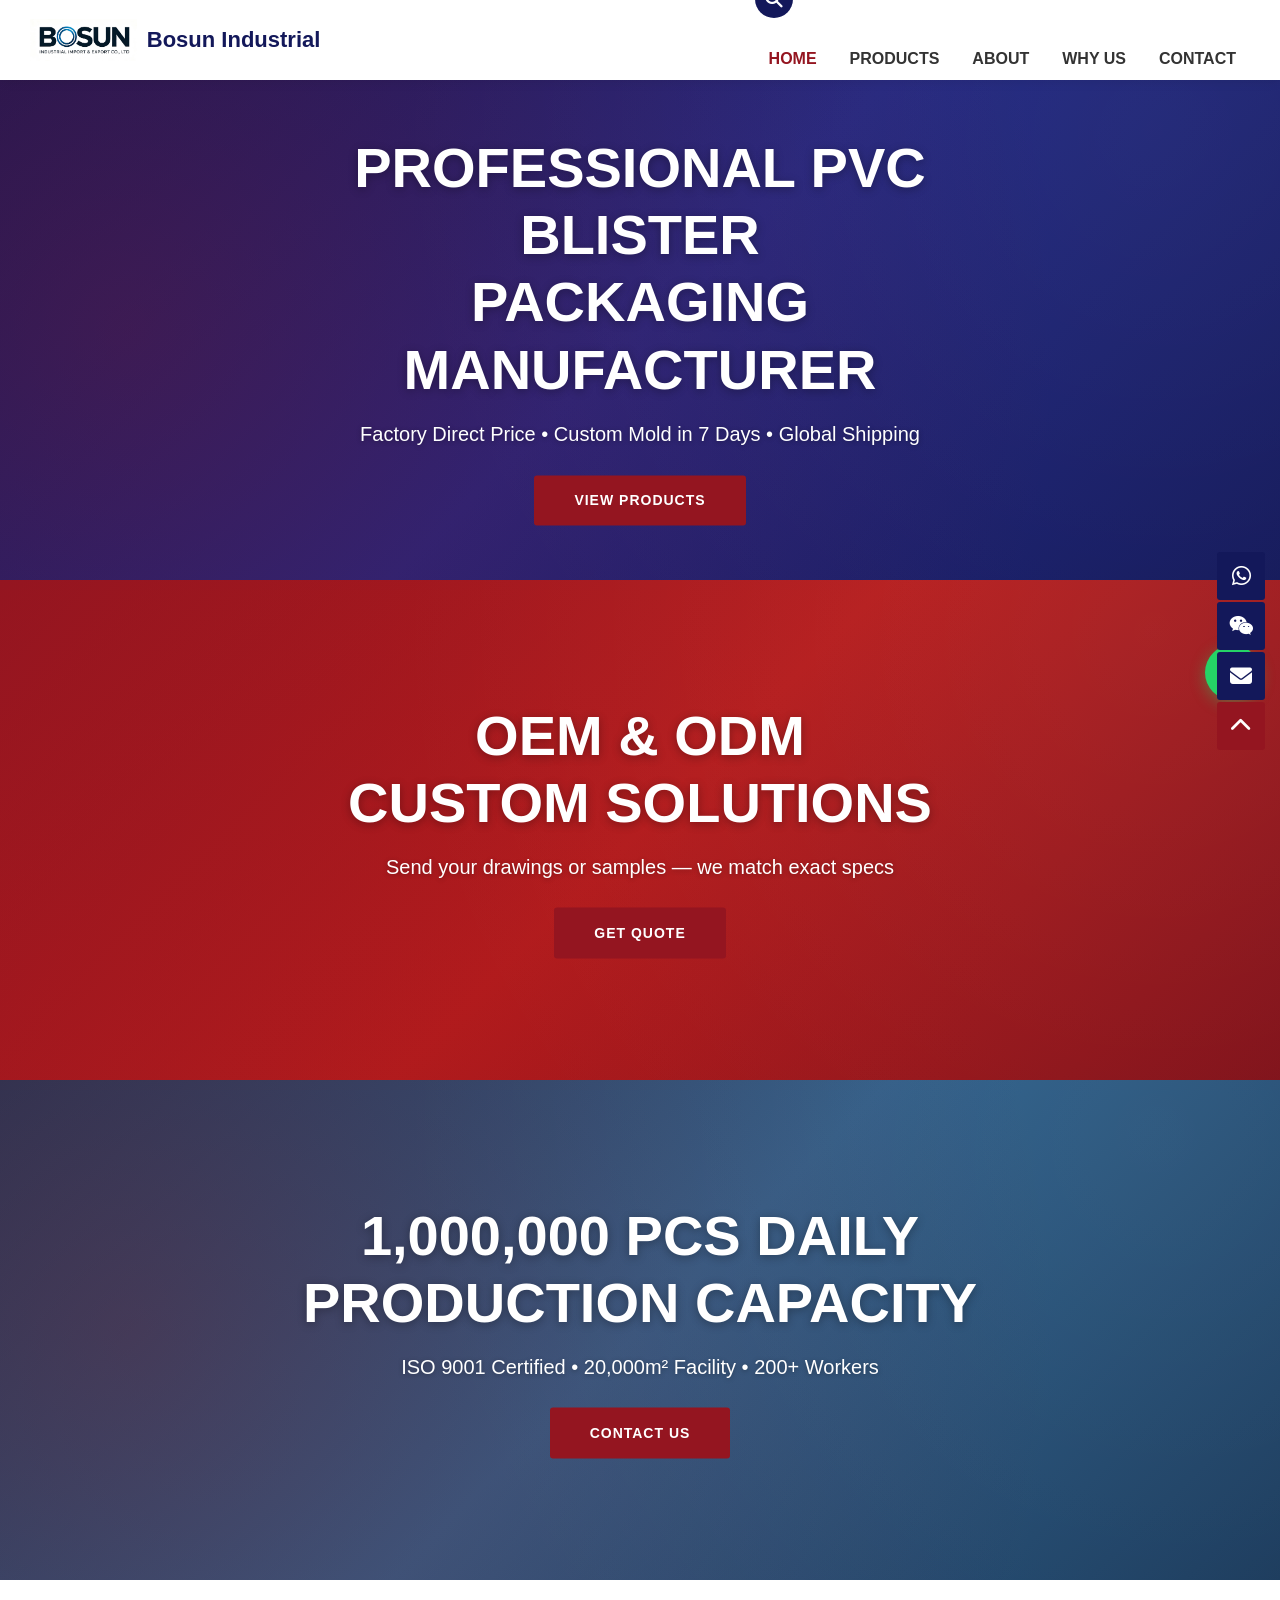
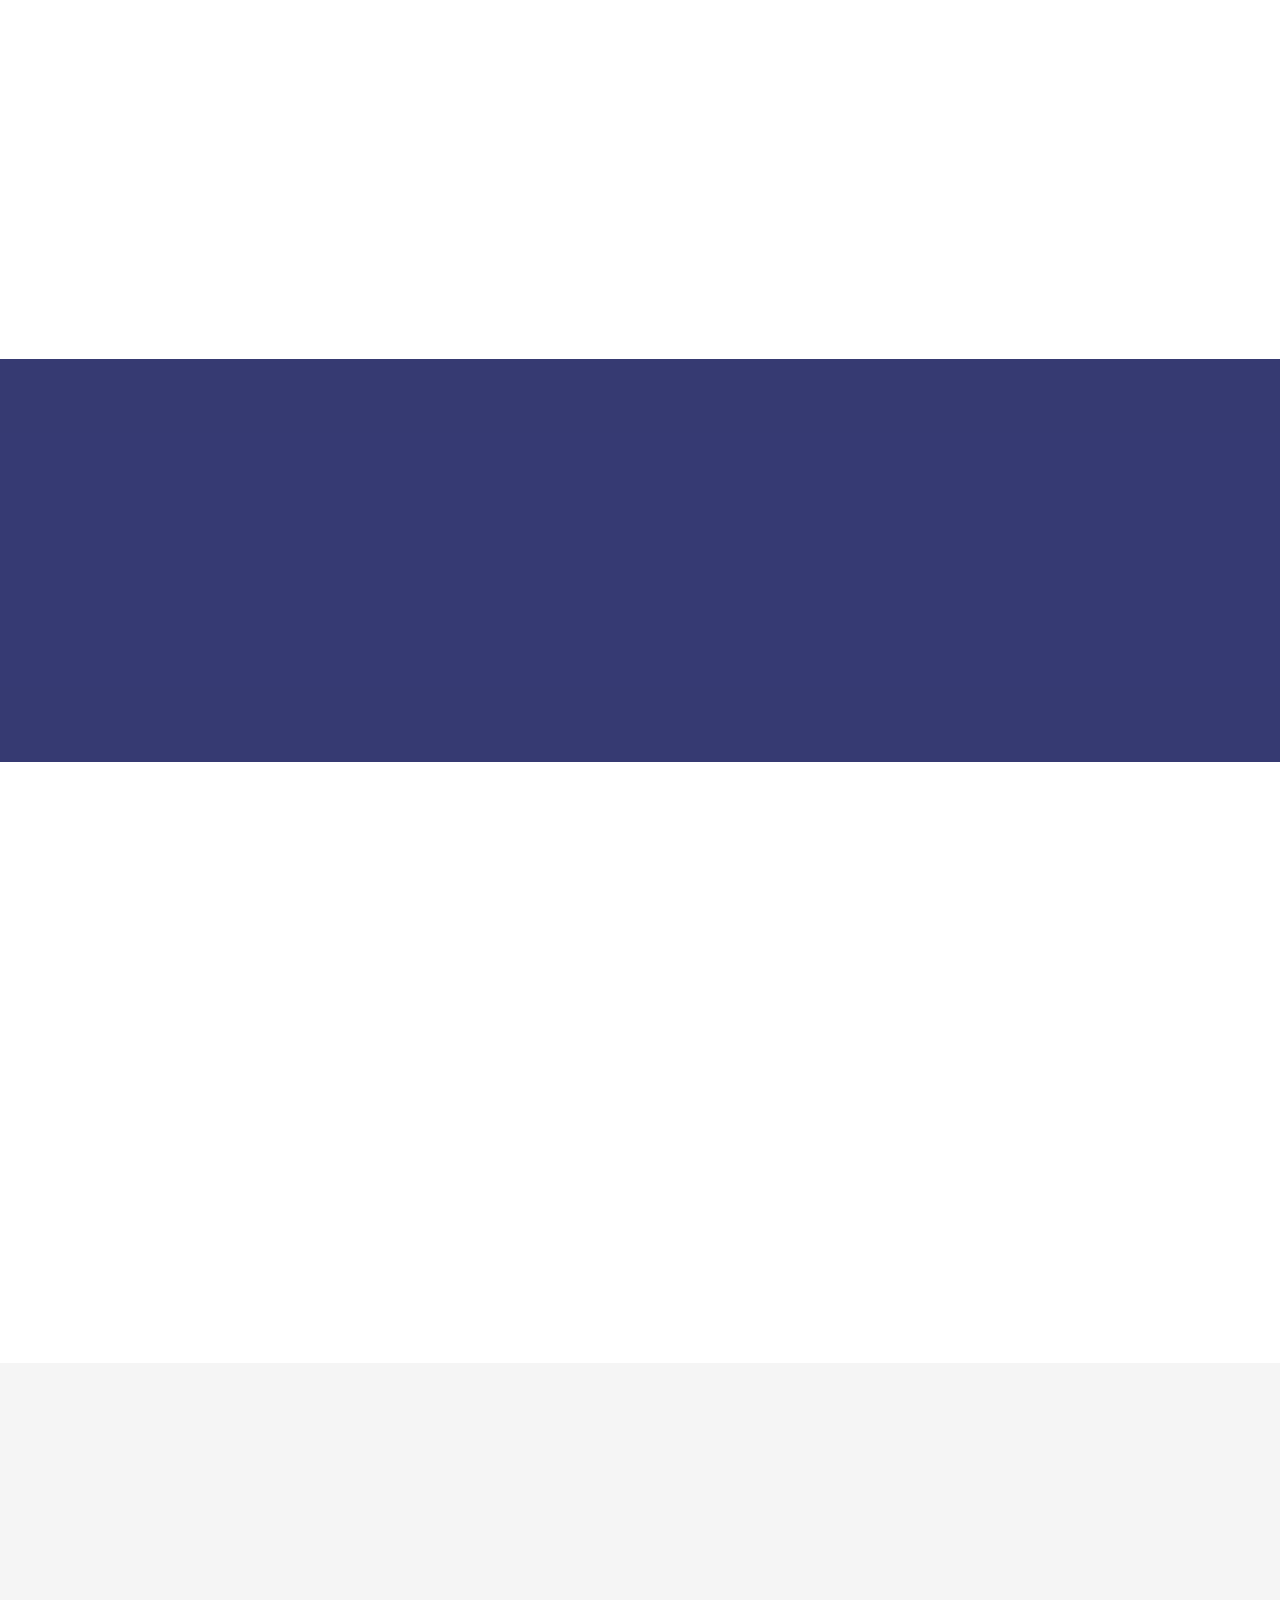
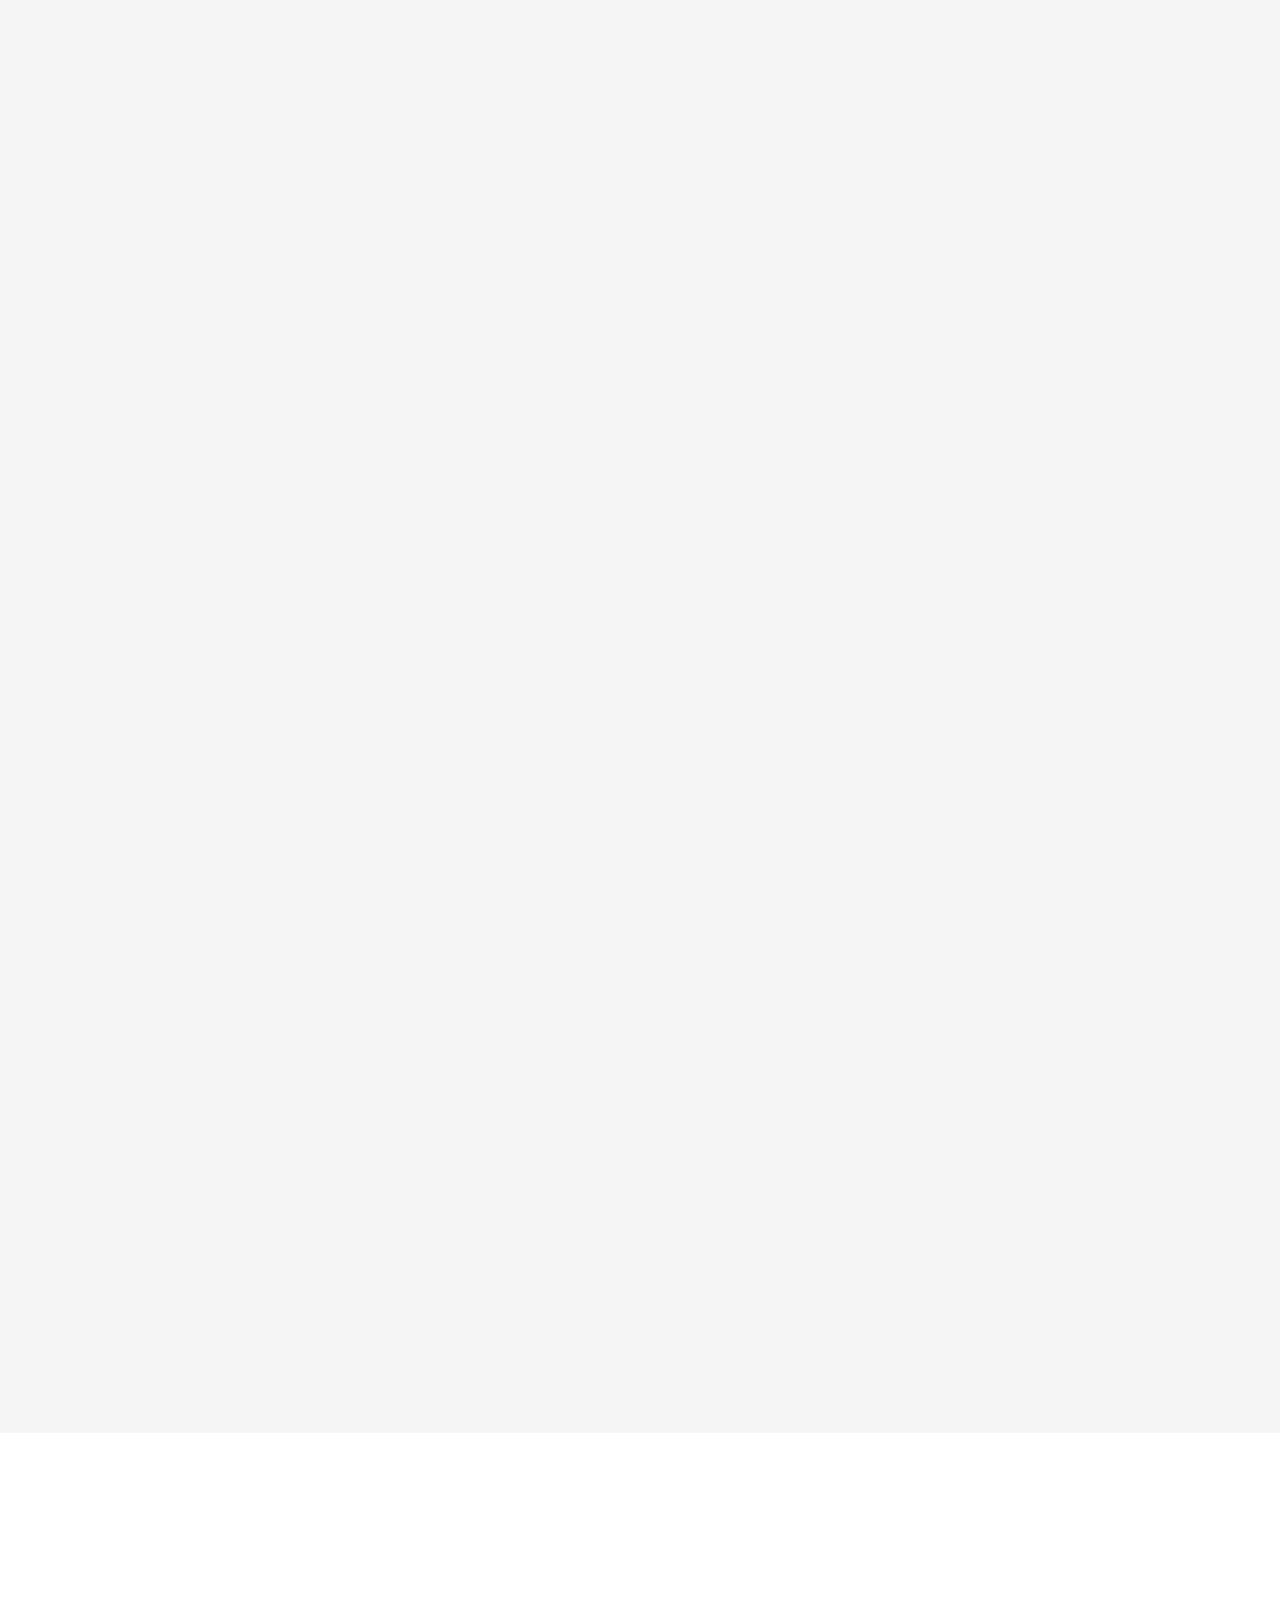
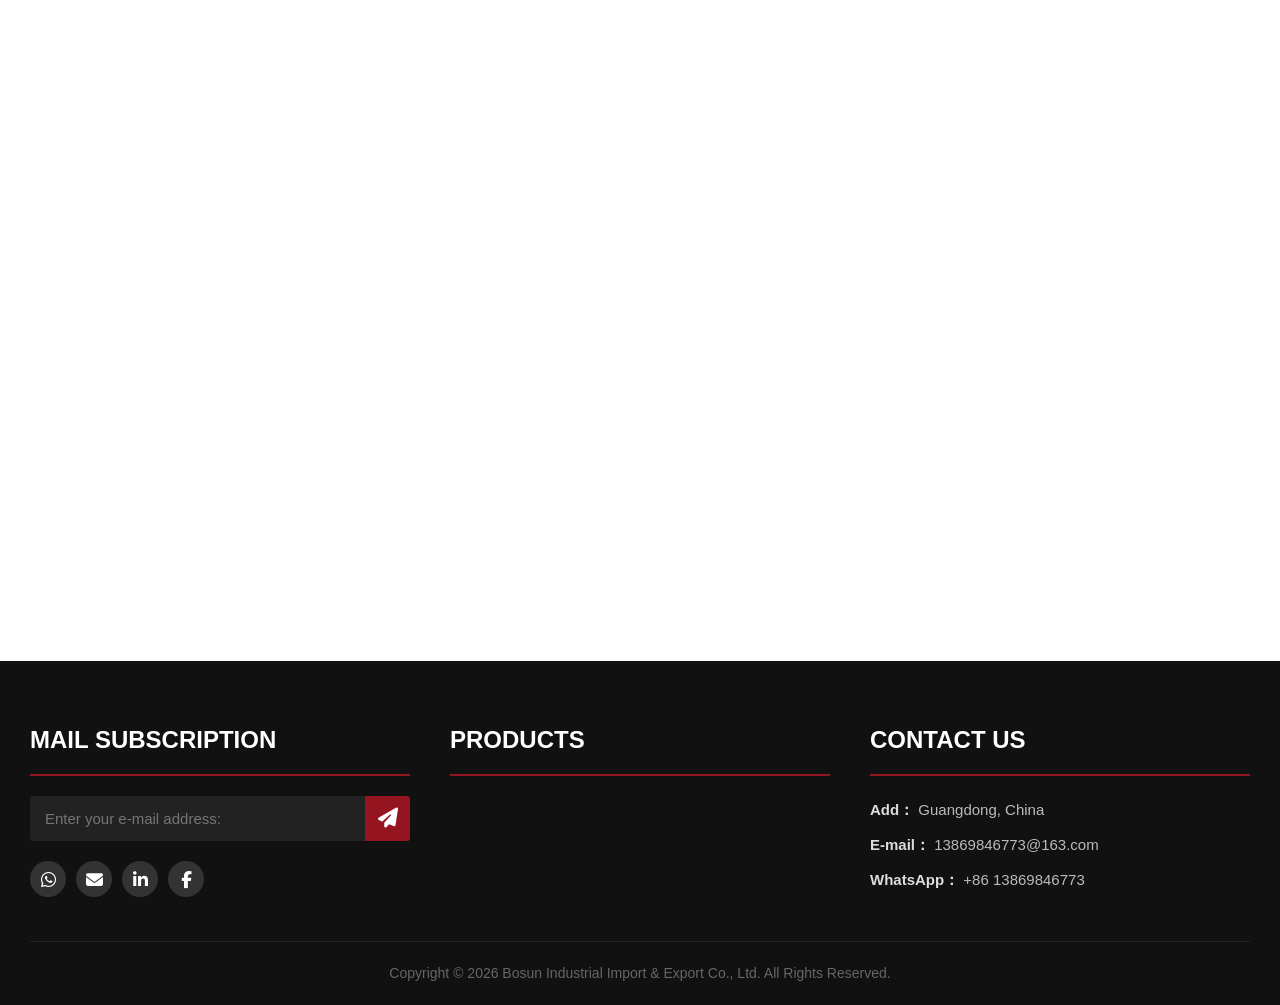
==== commit deae4c4f: "Redesign website with wo-tech template style - navy/red industrial B2B look" ====
--- a/index.html
+++ b/index.html
@@ -2,329 +2,461 @@
 <html lang="en">
 <head>
     <meta charset="UTF-8">
-    <meta name="viewport" content="width=device-width, initial-scale=1.0">
-    <meta name="description" content="Bosun Industrial - Professional manufacturer and supplier. Factory direct price, global shipping from China.">
-    <title>Bosun Industrial Import & Export Co., Ltd</title>
+    <meta name="viewport" content="width=device-width, initial-scale=1, shrink-to-fit=no, user-scalable=no, viewport-fit=cover">
+    <meta http-equiv="X-UA-Compatible" content="IE=edge,chrome=1">
+    <meta name="description" content="Bosun Industrial Import & Export Co., Ltd - Professional PVC Blister Packaging manufacturer. Factory direct price, global shipping from China.">
+    <meta name="keywords" content="Bosun Industrial, PVC blister tray, blister packaging, plastic tray manufacturer, China factory">
+    <title>Bosun Industrial Import & Export Co., Ltd - PVC Blister Packaging</title>
     <link rel="stylesheet" href="css/style.css">
-    <!-- Font Awesome - bootcdn for China access -->
     <link rel="stylesheet" href="https://cdn.bootcdn.net/ajax/libs/font-awesome/6.5.1/css/all.min.css">
+    <link rel="stylesheet" href="https://cdn.bootcdn.net/ajax/libs/Swiper/8.4.7/swiper-bundle.min.css">
 </head>
 <body>
 
-    <!-- ========== Header / Navigation ========== -->
-    <header class="header">
-        <nav class="nav container">
-            <a href="#" class="logo"><img src="images/LOGO.png" alt="Bosun Industrial" class="logo-img"> Bosun Industrial</a>
-            <ul class="nav-menu" id="navMenu">
-                <li><a href="#home" class="nav-link active">Home</a></li>
-                <li><a href="#products" class="nav-link">Products</a></li>
-                <li><a href="#about" class="nav-link">About Us</a></li>
-                <li><a href="#why-us" class="nav-link">Why Us</a></li>
-                <li><a href="#contact" class="nav-link">Contact</a></li>
-            </ul>
-            <a href="#contact" class="btn btn-primary nav-cta">Get Quote</a>
+<!-- ==================== Header ==================== -->
+<header class="header" id="header">
+    <div class="container">
+        <div class="left-logo">
+            <a class="logo" href="#home">
+                <img src="images/LOGO.png" alt="Bosun Industrial">
+                Bosun Industrial
+            </a>
+        </div>
+        <div class="right-content">
+            <!-- Search -->
+            <div class="search-box">
+                <button type="button" id="searchBtn" aria-label="Search"><i class="fas fa-search"></i></button>
+            </div>
+            <!-- Navigation -->
+            <div class="nav" id="navMenu">
+                <ul class="nav-list1 clearfix">
+                    <li class="active"><a href="#home">Home</a></li>
+                    <li>
+                        <a href="#products">Products</a>
+                        <ul class="nav-list2">
+                            <li><a href="#products" data-filter="all">All Products</a></li>
+                            <li><a href="#products" data-filter="blister">PVC Blister Trays</a></li>
+                            <li><a href="#products" data-filter="custom">Custom Orders</a></li>
+                        </ul>
+                    </li>
+                    <li><a href="#about">About</a></li>
+                    <li><a href="#why-us">Why Us</a></li>
+                    <li><a href="#contact">Contact</a></li>
+                </ul>
+            </div>
             <button class="hamburger" id="hamburger" aria-label="Menu">
                 <span></span><span></span><span></span>
             </button>
-        </nav>
-    </header>
-
-    <!-- ========== Hero Section ========== -->
-    <section class="hero" id="home">
-        <div class="container hero-content">
-            <div class="hero-text">
-                <span class="hero-badge">🌍 Global Shipping • Factory Direct</span>
-                <h1>Your Trusted <span class="highlight">Manufacturing</span> Partner in China</h1>
-                <p>High-quality products at factory prices. 10+ years of export experience. Serving clients in 50+ countries worldwide.</p>
-                <div class="hero-buttons">
-                    <a href="#products" class="btn btn-primary">View Products <i class="fas fa-arrow-right"></i></a>
-                    <a href="#contact" class="btn btn-outline">Contact Us <i class="fas fa-comment"></i></a>
-                </div>
-                <div class="hero-stats">
-                    <div class="stat"><strong>10+</strong> Years</div>
-                    <div class="stat"><strong>50+</strong> Countries</div>
-                    <div class="stat"><strong>500+</strong> Clients</div>
-                    <div class="stat"><strong>1000+</strong> Products</div>
-                </div>
-            </div>
-            <div class="hero-image">
-                <div class="img-placeholder factory-bg">
-                    <div class="placeholder-icon">🏭</div>
-                    <span>Factory Workshop</span>
-                </div>
-            </div>
-        </div>
-    </section>
-
-    <!-- ========== Products Section ========== -->
-    <section class="products section" id="products">
-        <div class="container">
-            <div class="section-header">
-                <span class="section-tag">Our Products</span>
-                <h2>Featured Product Categories</h2>
-                <p>Click any product to send an inquiry. Custom OEM/ODM orders are welcome.</p>
-            </div>
-
-            <div class="product-grid" id="productGrid">
-                <!-- Product cards rendered by JS -->
-            </div>
-
-            <div class="products-note">
-                <p>💡 <strong>Don't see what you need?</strong> We do custom manufacturing. <a href="#contact">Send us your specs →</a></p>
-            </div>
-        </div>
-    </section>
-
-    <!-- ========== Why Us Section ========== -->
-    <section class="why-us section" id="why-us">
-        <div class="container">
-            <div class="section-header">
-                <span class="section-tag">Why Choose Us</span>
-                <h2>What Makes Us Different</h2>
-            </div>
-            <div class="features-grid">
-                <div class="feature-card">
-                    <div class="feature-icon">🏭</div>
-                    <h3>Factory Direct Pricing</h3>
-                    <p>No middlemen. You get manufacturer prices that maximize your profit margin.</p>
-                </div>
-                <div class="feature-card">
-                    <div class="feature-icon">✅</div>
-                    <h3>Quality Guaranteed</h3>
-                    <p>ISO 9001 certified. Every order goes through strict QC before shipping.</p>
-                </div>
-                <div class="feature-card">
-                    <div class="feature-icon">🎨</div>
-                    <h3>OEM & ODM Service</h3>
-                    <p>Customize any product with your logo, packaging, and specifications.</p>
-                </div>
-                <div class="feature-card">
-                    <div class="feature-icon">🚀</div>
-                    <h3>Fast Delivery</h3>
-                    <p>Strategic logistics partnerships ensure on-time delivery worldwide.</p>
-                </div>
-                <div class="feature-card">
-                    <div class="feature-icon">💬</div>
-                    <h3>24/7 Support</h3>
-                    <p>Dedicated account manager. Response within 12 hours, guaranteed.</p>
-                </div>
-                <div class="feature-card">
-                    <div class="feature-icon">📦</div>
-                    <h3>Low MOQ</h3>
-                    <p>Start with small trial orders. We grow with your business.</p>
-                </div>
-            </div>
-        </div>
-    </section>
-
-    <!-- ========== About Section ========== -->
-    <section class="about section" id="about">
-        <div class="container">
-            <div class="about-grid">
-                <div class="about-image">
+        </div>
+    </div>
+</header>
+
+<!-- Search Overlay -->
+<div class="search-overlay" id="searchOverlay">
+    <button class="search-close" id="searchClose">&times;</button>
+    <form onsubmit="searchProducts(event)">
+        <input type="text" id="searchInput" placeholder="Search products...">
+        <button type="submit"><i class="fas fa-search"></i></button>
+    </form>
+</div>
+
+<!-- ==================== Banner / Hero ==================== -->
+<div class="banner" id="home">
+    <div class="swiper-container" id="heroSwiper">
+        <div class="swiper-wrapper">
+            <!-- Slide 1 -->
+            <div class="swiper-slide">
+                <div class="slide-inner banner-placeholder">
+                    <div class="slide-content">
+                        <h2>Professional PVC Blister<br>Packaging Manufacturer</h2>
+                        <p>Factory Direct Price • Custom Mold in 7 Days • Global Shipping</p>
+                        <a href="#products" class="btn">View Products</a>
+                    </div>
+                </div>
+            </div>
+            <!-- Slide 2 -->
+            <div class="swiper-slide">
+                <div class="slide-inner banner-placeholder" style="background: linear-gradient(135deg, #941520 0%, #b71c1c 50%, #7f1018 100%);">
+                    <div class="slide-content">
+                        <h2>OEM & ODM<br>Custom Solutions</h2>
+                        <p>Send your drawings or samples — we match exact specs</p>
+                        <a href="#contact" class="btn">Get Quote</a>
+                    </div>
+                </div>
+            </div>
+            <!-- Slide 3 -->
+            <div class="swiper-slide">
+                <div class="slide-inner banner-placeholder" style="background: linear-gradient(135deg, #1a3a5c 0%, #2c5f8a 50%, #1a3a5c 100%);">
+                    <div class="slide-content">
+                        <h2>1,000,000 pcs Daily<br>Production Capacity</h2>
+                        <p>ISO 9001 Certified • 20,000m² Facility • 200+ Workers</p>
+                        <a href="#contact" class="btn">Contact Us</a>
+                    </div>
+                </div>
+            </div>
+        </div>
+        <div class="swiper-pagination"></div>
+        <div class="swiper-button-prev"></div>
+        <div class="swiper-button-next"></div>
+    </div>
+</div>
+
+<!-- ==================== Main Products ==================== -->
+<div class="index-main-product space" id="products">
+    <div class="container">
+        <div class="common-title wow fadeInDown">
+            <h2>main <strong>products</strong></h2>
+        </div>
+        <ul class="main-list row" id="productGrid">
+            <!-- Rendered by JS -->
+        </ul>
+        <div class="text-center wow fadeInUp">
+            <a class="more-btn" href="#contact">Inquire Now</a>
+        </div>
+    </div>
+</div>
+
+<!-- ==================== Stats Counter ==================== -->
+<div class="index-video lazy" style="background-image: url('data:image/svg+xml,<svg xmlns=%22http://www.w3.org/2000/svg%22 viewBox=%220 0 1920 500%22><rect fill=%22%2313185a%22 width=%221920%22 height=%22500%22/></svg>');">
+    <div class="container">
+        <a class="video-box wow zoomIn" href="javascript:;" id="videoPlayBtn" title="Watch our factory video"></a>
+        <ul class="num wow fadeInUp">
+            <li>
+                <div class="item">
+                    <h6 class="counter" data-target="12">0</h6>
+                    <p><sup>+</sup><sub>Years Experience</sub></p>
+                </div>
+            </li>
+            <li>
+                <div class="item">
+                    <h6 class="counter" data-target="2014">0</h6>
+                    <p><sup>Year</sup><sub>Founded in</sub></p>
+                </div>
+            </li>
+            <li>
+                <div class="item">
+                    <h6 class="counter" data-target="50">0</h6>
+                    <p><sup>+</sup><sub>Countries Served</sub></p>
+                </div>
+            </li>
+            <li>
+                <div class="item">
+                    <h6 class="counter" data-target="500">0</h6>
+                    <p><sup>+</sup><sub>Happy Clients</sub></p>
+                </div>
+            </li>
+        </ul>
+    </div>
+</div>
+
+<!-- ==================== About Section ==================== -->
+<div class="index-about space" id="about">
+    <div class="container">
+        <div class="about-grid">
+            <div class="about-image wow fadeInLeft">
+                <div class="img-box">
                     <div class="img-placeholder team-bg">
                         <div class="placeholder-icon">🤝</div>
-                        <span>Your Trusted Partner</span>
-                    </div>
-                </div>
-                <div class="about-text">
-                    <span class="section-tag">About Us</span>
-                    <h2>Your Reliable Partner Since 2014</h2>
-                    <p>We are a professional manufacturer based in <strong>Guangdong, China</strong>, specializing in high-quality consumer products for the global market.</p>
-                    <p>With over a decade of export experience, we've built lasting relationships with importers, distributors, and retailers across North America, Europe, the Middle East, and Southeast Asia.</p>
-                    <div class="about-highlights">
-                        <div><i class="fas fa-check-circle"></i> 20,000m² factory facility</div>
-                        <div><i class="fas fa-check-circle"></i> 200+ skilled workers</div>
-                        <div><i class="fas fa-check-circle"></i> ISO 9001 certified</div>
-                        <div><i class="fas fa-check-circle"></i> CE, RoHS, FCC compliant</div>
-                    </div>
-                </div>
-            </div>
-        </div>
-    </section>
-
-    <!-- ========== Testimonials ========== -->
-    <section class="testimonials section">
-        <div class="container">
-            <div class="section-header">
-                <span class="section-tag">Testimonials</span>
-                <h2>What Our Clients Say</h2>
-            </div>
-            <div class="testimonial-grid">
-                <div class="testimonial-card">
+                        <span>Your Trusted Partner Since 2014</span>
+                    </div>
+                </div>
+            </div>
+            <div class="about-text wow fadeInRight">
+                <span class="section-tag">About Us</span>
+                <h2>Your Reliable Partner Since 2014</h2>
+                <p>Bosun Industrial Import & Export Co., Ltd is a professional manufacturer based in <strong>Guangdong, China</strong>, specializing in high-quality PVC blister packaging trays for the global market.</p>
+                <p>With over a decade of export experience, we've built lasting relationships with importers, distributors, and retailers across North America, Europe, the Middle East, and Southeast Asia.</p>
+                <div class="about-highlights">
+                    <div><i class="fas fa-check-circle"></i> 20,000m² Factory Facility</div>
+                    <div><i class="fas fa-check-circle"></i> 200+ Skilled Workers</div>
+                    <div><i class="fas fa-check-circle"></i> ISO 9001 Certified</div>
+                    <div><i class="fas fa-check-circle"></i> CE, RoHS, FDA Compliant</div>
+                    <div><i class="fas fa-check-circle"></i> 1M+ pcs Daily Output</div>
+                    <div><i class="fas fa-check-circle"></i> 7-Day Custom Mold</div>
+                </div>
+            </div>
+        </div>
+    </div>
+</div>
+
+<!-- ==================== Why Us / Features ==================== -->
+<div class="index-features space" id="why-us">
+    <div class="container">
+        <div class="common-title wow fadeInDown">
+            <h2>why <strong>choose us</strong></h2>
+        </div>
+        <div class="features-grid">
+            <div class="feature-card wow fadeInUp">
+                <div class="feature-icon">🏭</div>
+                <h3>Factory Direct Pricing</h3>
+                <p>No middlemen. You get manufacturer prices that maximize your profit margin.</p>
+            </div>
+            <div class="feature-card wow fadeInUp">
+                <div class="feature-icon">✅</div>
+                <h3>Quality Guaranteed</h3>
+                <p>ISO 9001 certified. Every order goes through strict QC before shipping.</p>
+            </div>
+            <div class="feature-card wow fadeInUp">
+                <div class="feature-icon">🎨</div>
+                <h3>OEM & ODM Service</h3>
+                <p>Customize any product with your logo, packaging, and specifications.</p>
+            </div>
+            <div class="feature-card wow fadeInUp">
+                <div class="feature-icon">🚀</div>
+                <h3>Fast Delivery</h3>
+                <p>Strategic logistics partnerships ensure on-time delivery worldwide.</p>
+            </div>
+            <div class="feature-card wow fadeInUp">
+                <div class="feature-icon">💬</div>
+                <h3>24/7 Support</h3>
+                <p>Dedicated account manager. Response within 12 hours, guaranteed.</p>
+            </div>
+            <div class="feature-card wow fadeInUp">
+                <div class="feature-icon">📦</div>
+                <h3>Low MOQ</h3>
+                <p>Start with small trial orders. We grow with your business.</p>
+            </div>
+        </div>
+    </div>
+</div>
+
+<!-- ==================== Testimonials ==================== -->
+<div class="index-new space">
+    <div class="container">
+        <div class="common-title wow fadeInDown">
+            <h2>client <strong>testimonials</strong></h2>
+        </div>
+        <div class="new-slick wow fadeInUp" id="testimonialSlider">
+            <div class="item">
+                <div class="pic">
+                    <div class="img-box" style="background: linear-gradient(135deg, #13185a, #1e2580);">
+                        <span style="position:absolute;top:50%;left:50%;transform:translate(-50%,-50%);font-size:2.5rem;">⭐</span>
+                    </div>
+                </div>
+                <div class="intro">
                     <div class="stars">⭐⭐⭐⭐⭐</div>
-                    <p>"Great quality and competitive pricing. We've been working together for 3 years and every order has been smooth."</p>
-                    <div class="client">
-                        <strong>James K.</strong>
-                        <span>Importer, United States</span>
-                    </div>
-                </div>
-                <div class="testimonial-card">
+                    <h6>Great quality and competitive pricing!</h6>
+                    <div class="txt">"We've been working together for 3 years and every order has been smooth. Their blister trays are consistently high quality."</div>
+                    <div class="date">James K. - Importer, United States</div>
+                </div>
+            </div>
+            <div class="item">
+                <div class="pic">
+                    <div class="img-box" style="background: linear-gradient(135deg, #941520, #b71c1c);">
+                        <span style="position:absolute;top:50%;left:50%;transform:translate(-50%,-50%);font-size:2.5rem;">⭐</span>
+                    </div>
+                </div>
+                <div class="intro">
                     <div class="stars">⭐⭐⭐⭐⭐</div>
-                    <p>"Their OEM service is excellent. They helped us customize our entire product line with professional packaging."</p>
-                    <div class="client">
-                        <strong>Maria S.</strong>
-                        <span>Distributor, Germany</span>
-                    </div>
-                </div>
-                <div class="testimonial-card">
+                    <h6>Excellent OEM service!</h6>
+                    <div class="txt">"They helped us customize our entire blister packaging line with professional results. Fast sample turnaround."</div>
+                    <div class="date">Maria S. - Distributor, Germany</div>
+                </div>
+            </div>
+            <div class="item">
+                <div class="pic">
+                    <div class="img-box" style="background: linear-gradient(135deg, #1a3a5c, #2c5f8a);">
+                        <span style="position:absolute;top:50%;left:50%;transform:translate(-50%,-50%);font-size:2.5rem;">⭐</span>
+                    </div>
+                </div>
+                <div class="intro">
                     <div class="stars">⭐⭐⭐⭐⭐</div>
-                    <p>"Fast response, honest communication, and the products arrived exactly as promised. Highly recommend!"</p>
-                    <div class="client">
-                        <strong>Ahmed R.</strong>
-                        <span>Wholesaler, UAE</span>
-                    </div>
-                </div>
-            </div>
-        </div>
-    </section>
-
-    <!-- ========== Contact Section ========== -->
-    <section class="contact section" id="contact">
-        <div class="container">
-            <div class="section-header">
-                <span class="section-tag">Get In Touch</span>
-                <h2>Ready to Start Your Order?</h2>
-                <p>Fill out the form below or reach us directly via WhatsApp. We reply within 12 hours.</p>
-            </div>
-
-            <div class="contact-grid">
-                <!-- Contact Form -->
-                <form class="contact-form" id="contactForm">
+                    <h6>Fast response and honest communication!</h6>
+                    <div class="txt">"Products arrived exactly as promised. Highly recommend Bosun for any blister packaging needs."</div>
+                    <div class="date">Ahmed R. - Wholesaler, UAE</div>
+                </div>
+            </div>
+            <div class="item">
+                <div class="pic">
+                    <div class="img-box" style="background: linear-gradient(135deg, #2c3e50, #34495e);">
+                        <span style="position:absolute;top:50%;left:50%;transform:translate(-50%,-50%);font-size:2.5rem;">⭐</span>
+                    </div>
+                </div>
+                <div class="intro">
+                    <div class="stars">⭐⭐⭐⭐⭐</div>
+                    <h6>Low MOQ is perfect for startups!</h6>
+                    <div class="txt">"We started with just 500 pcs trial order. Now we order 50,000 monthly. Great partner for growing businesses."</div>
+                    <div class="date">Lisa T. - E-commerce Brand, Canada</div>
+                </div>
+            </div>
+        </div>
+    </div>
+</div>
+
+<!-- ==================== Contact Section ==================== -->
+<div class="index-contact space" id="contact">
+    <div class="container">
+        <div class="common-title wow fadeInDown">
+            <h2>get in <strong>touch</strong></h2>
+        </div>
+        <div class="contact-grid">
+            <!-- Contact Form -->
+            <div class="contact-form-wrap wow fadeInLeft">
+                <form id="contactForm">
                     <div class="form-row">
                         <div class="form-group">
                             <label for="name">Your Name *</label>
-                            <input type="text" id="name" name="name" placeholder="John Smith" required>
+                            <input type="text" id="name" placeholder="John Smith" required>
                         </div>
                         <div class="form-group">
                             <label for="company">Company Name</label>
-                            <input type="text" id="company" name="company" placeholder="ABC Trading Co.">
+                            <input type="text" id="company" placeholder="ABC Trading Co.">
                         </div>
                     </div>
                     <div class="form-row">
                         <div class="form-group">
                             <label for="email">Email Address *</label>
-                            <input type="email" id="email" name="email" placeholder="john@example.com" required>
+                            <input type="email" id="email" placeholder="john@example.com" required>
                         </div>
                         <div class="form-group">
                             <label for="phone">Phone / WhatsApp</label>
-                            <input type="text" id="phone" name="phone" placeholder="+1 234 567 890">
+                            <input type="text" id="phone" placeholder="+1 234 567 890">
                         </div>
                     </div>
                     <div class="form-group">
                         <label for="product">Product of Interest</label>
-                        <select id="product" name="product">
+                        <select id="product">
                             <option value="">-- Select a Product --</option>
                         </select>
                     </div>
                     <div class="form-group">
                         <label for="message">Your Message *</label>
-                        <textarea id="message" name="message" rows="4"
-                                  placeholder="Tell us what products you're interested in, quantity, and any special requirements..."
-                                  required></textarea>
-                    </div>
-                    <button type="submit" class="btn btn-primary btn-block">
+                        <textarea id="message" rows="4" placeholder="Tell us what products you're interested in, quantity, and any special requirements..." required></textarea>
+                    </div>
+                    <button type="submit" class="btn-submit">
                         <i class="fas fa-paper-plane"></i> Send Inquiry
                     </button>
                     <p class="form-note">🔒 Your information is secure. We'll never share it with third parties.</p>
                 </form>
-
-                <!-- Contact Info Sidebar -->
-                <div class="contact-info">
-                    <h3>Contact Directly</h3>
-                    <p>Prefer to reach out directly? Choose your preferred method below.</p>
-
-                    <div class="contact-methods">
-                        <a href="https://wa.me/8613869846773" class="contact-method" target="_blank" rel="noopener">
-                            <i class="fab fa-whatsapp"></i>
-                            <div>
-                                <strong>WhatsApp</strong>
-                                <span>+86 13869846773</span>
-                            </div>
-                        </a>
-                        <a href="mailto:13869846773@163.com" class="contact-method">
-                            <i class="fas fa-envelope"></i>
-                            <div>
-                                <strong>Email</strong>
-                                <span>13869846773@163.com</span>
-                            </div>
-                        </a>
-                        <a href="https://t.me/YOUR_TELEGRAM" class="contact-method" target="_blank" rel="noopener">
-                            <i class="fab fa-telegram"></i>
-                            <div>
-                                <strong>Telegram</strong>
-                                <span>@yourtelegram</span>
-                            </div>
-                        </a>
-                        <div class="contact-method">
-                            <i class="fab fa-weixin"></i>
-                            <div>
-                                <strong>WeChat</strong>
-                                <span>Your-WeChat-ID</span>
-                            </div>
-                        </div>
-                    </div>
-
-                    <div class="contact-qr">
-                        <p>📱 <strong>Scan to chat on WhatsApp</strong></p>
-                        <div class="qr-placeholder" id="qrCode">
-                            <i class="fab fa-whatsapp"></i>
-                            <span>QR Code</span>
-                            <small>Add your QR image here</small>
-                        </div>
-                    </div>
-                </div>
-            </div>
-        </div>
-    </section>
-
-    <!-- ========== Footer ========== -->
-    <footer class="footer">
-        <div class="container">
-            <div class="footer-grid">
-                <div class="footer-brand">
-                    <h3><img src="images/LOGO.png" alt="Bosun Industrial" class="logo-img"> Bosun Industrial</h3>
-                    <p>Bosun Industrial Import & Export Co., Ltd. Quality products, factory prices, global delivery from China.</p>
-                </div>
-                <div class="footer-links">
-                    <h4>Quick Links</h4>
-                    <ul>
-                        <li><a href="#home">Home</a></li>
-                        <li><a href="#products">Products</a></li>
-                        <li><a href="#about">About Us</a></li>
-                        <li><a href="#contact">Contact</a></li>
-                    </ul>
-                </div>
-                <div class="footer-links">
-                    <h4>Products</h4>
-                    <ul id="footerProductLinks">
-                        <!-- Rendered by JS -->
-                    </ul>
-                </div>
-                <div class="footer-contact">
-                    <h4>Contact Info</h4>
-                    <p><i class="fas fa-map-marker-alt"></i> Guangdong, China</p>
-                    <p><i class="fas fa-envelope"></i> 13869846773@163.com</p>
-                    <p><i class="fab fa-whatsapp"></i> +86 13869846773</p>
-                </div>
-            </div>
-            <div class="footer-bottom">
-                <p>&copy; 2026 Bosun Industrial Import & Export Co., Ltd. All rights reserved.</p>
-            </div>
-        </div>
-    </footer>
-
-    <!-- ========== Floating WhatsApp Button ========== -->
-    <a href="https://wa.me/8613869846773" class="whatsapp-float" target="_blank" rel="noopener" aria-label="Chat on WhatsApp">
+            </div>
+            <!-- Contact Info Sidebar -->
+            <div class="contact-sidebar wow fadeInRight">
+                <h3>Contact Directly</h3>
+                <p>Prefer to reach out directly? Choose your preferred method below.</p>
+                <div class="contact-methods">
+                    <a href="https://wa.me/8613869846773" class="contact-method" target="_blank" rel="noopener">
+                        <i class="fab fa-whatsapp"></i>
+                        <div>
+                            <strong>WhatsApp</strong>
+                            <span>+86 13869846773</span>
+                        </div>
+                    </a>
+                    <a href="mailto:13869846773@163.com" class="contact-method">
+                        <i class="fas fa-envelope"></i>
+                        <div>
+                            <strong>Email</strong>
+                            <span>13869846773@163.com</span>
+                        </div>
+                    </a>
+                    <div class="contact-method">
+                        <i class="fab fa-weixin"></i>
+                        <div>
+                            <strong>WeChat</strong>
+                            <span>Add: Your-WeChat-ID</span>
+                        </div>
+                    </div>
+                </div>
+            </div>
+        </div>
+    </div>
+</div>
+
+<!-- ==================== Footer ==================== -->
+<footer class="footer">
+    <div class="container">
+        <div class="footer-content">
+            <!-- Mail Subscription -->
+            <div class="footer-col">
+                <div class="title">
+                    <h2>mail subscription</h2>
+                </div>
+                <div class="footer-subscribe">
+                    <form id="subscribeForm">
+                        <input type="email" placeholder="Enter your e-mail address:" required>
+                        <button type="submit"><i class="fas fa-paper-plane"></i></button>
+                    </form>
+                </div>
+                <ol class="social-media">
+                    <li><a href="https://wa.me/8613869846773" target="_blank" rel="noopener"><i class="fab fa-whatsapp"></i></a></li>
+                    <li><a href="mailto:13869846773@163.com"><i class="fas fa-envelope"></i></a></li>
+                    <li><a href="#" target="_blank" rel="noopener"><i class="fab fa-linkedin-in"></i></a></li>
+                    <li><a href="#" target="_blank" rel="noopener"><i class="fab fa-facebook-f"></i></a></li>
+                </ol>
+            </div>
+            <!-- Products -->
+            <div class="footer-col">
+                <div class="title">
+                    <h2>products</h2>
+                </div>
+                <div id="footerProductLinks">
+                    <!-- Rendered by JS -->
+                </div>
+            </div>
+            <!-- Contact Us -->
+            <div class="footer-col">
+                <div class="title">
+                    <h2>contact us</h2>
+                </div>
+                <p>
+                    <strong>Add：</strong>
+                    <span>Guangdong, China</span>
+                </p>
+                <p>
+                    <strong>E-mail：</strong>
+                    <span>
+                        <a href="mailto:13869846773@163.com" rel="noreferrer noopener">13869846773@163.com</a>
+                    </span>
+                </p>
+                <p>
+                    <strong>WhatsApp：</strong>
+                    <span>+86 13869846773</span>
+                </p>
+            </div>
+        </div>
+        <div class="footer-copyright">
+            <p>
+                <span>Copyright &copy; 2026 Bosun Industrial Import &amp; Export Co., Ltd. All Rights Reserved.</span>
+            </p>
+        </div>
+    </div>
+</footer>
+
+<!-- ==================== Mobile Bottom Nav ==================== -->
+<div class="footer-xsnav">
+    <ul class="clearfix">
+        <li><a href="mailto:13869846773@163.com"><i class="fas fa-envelope"></i> Email</a></li>
+        <li><a href="#contact"><i class="fas fa-comment"></i> Message</a></li>
+        <li><a href="#products"><i class="fas fa-box"></i> Products</a></li>
+        <li><a href="https://wa.me/8613869846773" target="_blank" rel="noopener"><i class="fab fa-whatsapp"></i> WhatsApp</a></li>
+        <li><a class="gotop" href="#home"><i class="fas fa-chevron-up"></i> Top</a></li>
+    </ul>
+</div>
+
+<!-- ==================== Aside Sidebar ==================== -->
+<div class="aside-online">
+    <a class="aside-item" href="https://wa.me/8613869846773" target="_blank" rel="noopener" title="WhatsApp">
         <i class="fab fa-whatsapp"></i>
-        <span class="whatsapp-tooltip">Chat with us!</span>
+        <div><p>+86 13869846773</p></div>
     </a>
-
-    <!-- ========== Back to Top Button ========== -->
-    <button class="back-to-top" id="backToTop" aria-label="Back to top">
+    <div class="aside-item" title="WeChat">
+        <i class="fab fa-weixin"></i>
+        <div><p>Add on WeChat</p></div>
+    </div>
+    <a class="aside-item" href="mailto:13869846773@163.com" title="Email">
+        <i class="fas fa-envelope"></i>
+        <div><p>13869846773@163.com</p></div>
+    </a>
+    <a class="aside-item gotop-btn" href="#home" title="Back to Top">
         <i class="fas fa-chevron-up"></i>
-    </button>
-
-    <script src="js/main.js"></script>
+    </a>
+</div>
+
+<!-- ==================== WhatsApp Float ==================== -->
+<a href="https://wa.me/8613869846773" class="whatsapp-float" target="_blank" rel="noopener" aria-label="Chat on WhatsApp">
+    <i class="fab fa-whatsapp"></i>
+</a>
+
+<script src="https://cdn.bootcdn.net/ajax/libs/Swiper/8.4.7/swiper-bundle.min.js"></script>
+<script src="js/main.js"></script>
 </body>
 </html>
--- a/css/style.css
+++ b/css/style.css
@@ -1,1397 +1,1054 @@
 /* ============================================
-   YourCompany - Product Showcase Website
-   Professional Foreign Trade Template
+   Bosun Industrial - Style (Inspired by wo-tech)
+   Color: Navy #13185a / Red #941520
    ============================================ */
 
-/* ---------- CSS Variables ---------- */
+/* ========== CSS Variables ========== */
 :root {
-    --primary: #2563eb;
-    --primary-dark: #1d4ed8;
-    --primary-light: #dbeafe;
-    --accent: #f97316;
-    --accent-light: #fff7ed;
-    --text: #1e293b;
-    --text-light: #64748b;
-    --bg: #ffffff;
-    --bg-gray: #f8fafc;
-    --border: #e2e8f0;
-    --shadow: 0 1px 3px rgba(0,0,0,0.08), 0 1px 2px rgba(0,0,0,0.06);
-    --shadow-md: 0 4px 6px rgba(0,0,0,0.07), 0 2px 4px rgba(0,0,0,0.06);
-    --shadow-lg: 0 10px 25px rgba(0,0,0,0.1);
-    --radius: 12px;
-    --radius-sm: 8px;
-    --transition: 0.3s ease;
-    --max-width: 1200px;
-}
-
-/* ---------- Reset & Base ---------- */
-*, *::before, *::after {
-    margin: 0;
-    padding: 0;
-    box-sizing: border-box;
-}
-
-html {
+    --navy: #13185a;
+    --red: #941520;
+    --dark: #1a1a1a;
+    --gray: #666;
+    --light-gray: #f5f5f5;
+    --border: #e0e0e0;
+    --white: #fff;
+    --font-condensed: Impact, 'Arial Black', 'Helvetica Neue', Arial, sans-serif;
+    font-size: 20px;
     scroll-behavior: smooth;
-    scroll-padding-top: 80px;
-    -webkit-tap-highlight-color: transparent; /* remove blue flash on tap */
-    -webkit-text-size-adjust: 100%; /* prevent iOS text resize */
-}
-
+}
+
+@media screen and (max-width: 767px) {
+    :root { font-size: 16px; }
+}
+
+/* ========== Reset ========== */
+*, *::before, *::after { box-sizing: border-box; margin: 0; padding: 0; }
 body {
-    font-family: -apple-system, BlinkMacSystemFont, "Segoe UI", Roboto, "Helvetica Neue", Arial, sans-serif;
-    color: var(--text);
-    background: var(--bg);
+    font-family: Arial, Helvetica, sans-serif;
+    font-size: 14px;
+    color: #333;
+    overflow-x: hidden;
     line-height: 1.6;
-    -webkit-font-smoothing: antialiased;
-}
-
-img {
-    max-width: 100%;
-    height: auto;
-    border-radius: var(--radius);
-}
-
-a {
-    text-decoration: none;
-    color: inherit;
-}
-
-ul {
-    list-style: none;
-}
-
-/* ---------- Container ---------- */
+    background: #fff;
+}
+ul, li, ol { list-style: none; }
+a { color: inherit; text-decoration: none; }
+img { max-width: 100%; height: auto; display: block; }
+button, input, textarea, select { border: none; outline: none; font-family: inherit; }
+button { cursor: pointer; background: none; }
+
 .container {
-    max-width: var(--max-width);
+    width: 100%;
+    max-width: 1440px;
     margin: 0 auto;
-    padding: 0 24px;
-}
-
-/* ---------- Section ---------- */
-.section {
-    padding: 80px 0;
-}
-
-.section-header {
+    padding: 0 30px;
+}
+@media screen and (max-width: 767px) {
+    .container { padding: 0 15px; }
+}
+
+/* ========== Spacing ========== */
+.space { padding: 80px 0; }
+@media screen and (max-width: 767px) {
+    .space { padding: 50px 0; }
+}
+
+/* ========== Common Title ========== */
+.common-title {
     text-align: center;
-    margin-bottom: 48px;
-}
-
-.section-tag {
+    margin-bottom: 50px;
+}
+.common-title h2 {
+    font-family: var(--font-condensed);
+    font-size: 2.2rem;
+    color: var(--navy);
+    text-transform: uppercase;
+    line-height: 1.2;
+}
+.common-title h2 strong {
+    color: var(--red);
+    display: block;
+    font-size: 1.8rem;
+}
+@media screen and (max-width: 767px) {
+    .common-title { margin-bottom: 30px; }
+    .common-title h2 { font-size: 1.6rem; }
+    .common-title h2 strong { font-size: 1.3rem; }
+}
+
+/* ========== More Button ========== */
+.more-btn {
     display: inline-block;
-    background: var(--primary-light);
-    color: var(--primary);
-    padding: 6px 16px;
-    border-radius: 50px;
-    font-size: 14px;
-    font-weight: 600;
-    margin-bottom: 12px;
-    letter-spacing: 0.5px;
-}
-
-.section-header h2 {
-    font-size: 36px;
+    padding: 12px 45px;
+    background: var(--navy);
+    color: #fff;
+    text-transform: uppercase;
     font-weight: 700;
-    color: var(--text);
-    margin-bottom: 8px;
-}
-
-.section-header p {
-    font-size: 16px;
-    color: var(--text-light);
-    max-width: 600px;
-    margin: 0 auto;
-}
-
-/* ---------- Buttons ---------- */
-.btn {
-    display: inline-flex;
-    align-items: center;
-    gap: 8px;
-    padding: 12px 24px;
-    border-radius: var(--radius-sm);
-    font-size: 15px;
-    font-weight: 600;
-    cursor: pointer;
-    transition: var(--transition);
-    border: 2px solid transparent;
-    white-space: nowrap;
-}
-
-.btn-primary {
-    background: var(--primary);
-    color: #fff;
-}
-
-.btn-primary:hover {
-    background: var(--primary-dark);
-    transform: translateY(-1px);
-    box-shadow: var(--shadow-md);
-}
-
-.btn-outline {
-    background: transparent;
-    color: var(--primary);
-    border-color: var(--primary);
-}
-
-.btn-outline:hover {
-    background: var(--primary-light);
-}
-
-.btn-block {
-    width: 100%;
-    justify-content: center;
-    padding: 14px 24px;
-    font-size: 16px;
-}
-
-/* ---------- Header / Navigation ---------- */
+    font-size: 0.9rem;
+    letter-spacing: 1px;
+    border-radius: 3px;
+    transition: all 0.3s ease;
+    margin-top: 20px;
+}
+.more-btn:hover {
+    background: var(--red);
+    color: #fff;
+}
+
+/* ========== Image Box ========== */
+.img-box {
+    position: relative;
+    display: block;
+    overflow: hidden;
+    height: 0;
+    padding-bottom: 100%;
+    background: #f0f0f0;
+}
+.img-box img {
+    position: absolute;
+    top: 0; left: 0;
+    width: 100%; height: 100%;
+    object-fit: cover;
+    transition: transform 0.5s ease;
+}
+
+/* ========== Header ========== */
 .header {
     position: fixed;
-    top: 0;
-    left: 0;
-    width: 100%;
+    top: 0; left: 0; right: 0;
     z-index: 1000;
-    background: rgba(255,255,255,0.95);
-    backdrop-filter: blur(10px);
-    border-bottom: 1px solid var(--border);
-    transition: var(--transition);
-}
-
-.header.scrolled {
-    box-shadow: var(--shadow);
-}
-
-.nav {
+    background: #fff;
+    box-shadow: 0 2px 10px rgba(0,0,0,0.08);
+    height: 80px;
+}
+.header .container {
     display: flex;
     align-items: center;
     justify-content: space-between;
-    height: 72px;
-}
-
-.logo {
-    font-size: 22px;
+    height: 100%;
+}
+.header .left-logo { flex-shrink: 0; }
+.header .logo {
+    display: flex;
+    align-items: center;
+    gap: 10px;
+    font-family: var(--font-condensed);
+    font-size: 1.1rem;
+    color: var(--navy);
+    font-weight: 900;
+}
+.header .logo img { height: 42px; width: auto; }
+
+/* Search */
+.search-box { position: relative; }
+.search-box > button {
+    width: 38px; height: 38px;
+    background: var(--navy);
+    border-radius: 50%;
+    color: #fff;
+    font-size: 0.9rem;
+    transition: background 0.3s;
+}
+.search-box > button:hover { background: var(--red); }
+
+.search-overlay {
+    position: fixed; top: 0; left: 0; right: 0; bottom: 0;
+    background: rgba(19,24,90,0.97);
+    z-index: 9999;
+    display: flex;
+    align-items: center; justify-content: center;
+    opacity: 0; visibility: hidden;
+    transition: all 0.3s;
+}
+.search-overlay.active { opacity: 1; visibility: visible; }
+.search-overlay .search-close {
+    position: absolute; top: 30px; right: 30px;
+    width: 40px; height: 40px;
+    color: #fff; font-size: 1.5rem;
+    cursor: pointer;
+}
+.search-overlay form {
+    width: 600px; max-width: 90vw;
+    display: flex;
+    border-bottom: 2px solid rgba(255,255,255,0.5);
+}
+.search-overlay form input {
+    flex: 1;
+    background: none;
+    color: #fff;
+    font-size: 1.5rem;
+    padding: 15px 0;
+}
+.search-overlay form input::placeholder { color: rgba(255,255,255,0.5); }
+.search-overlay form button {
+    color: #fff;
+    font-size: 1.5rem;
+    padding: 15px;
+    cursor: pointer;
+}
+
+/* Navigation */
+.nav { display: flex; align-items: center; }
+.nav-list1 {
+    display: flex;
+    gap: 5px;
+}
+.nav-list1 > li { position: relative; }
+.nav-list1 > li > a {
+    display: block;
+    padding: 28px 14px;
     font-weight: 700;
-    color: var(--text);
-    display: flex;
-    align-items: center;
-    gap: 10px;
-}
-
-.logo-img {
-    height: 38px;
-    width: auto;
-    border-radius: 4px;
-}
-
-.nav-menu {
-    display: flex;
-    gap: 32px;
-}
-
-.nav-link {
-    font-size: 15px;
-    font-weight: 500;
-    color: var(--text-light);
-    transition: var(--transition);
-    position: relative;
-}
-
-.nav-link::after {
-    content: '';
+    font-size: 0.8rem;
+    color: #333;
+    text-transform: uppercase;
+    transition: color 0.3s;
+    white-space: nowrap;
+}
+.nav-list1 > li > a:hover,
+.nav-list1 > li.active > a { color: var(--red); }
+
+/* Dropdown */
+.nav-list2 {
     position: absolute;
-    bottom: -4px;
-    left: 0;
-    width: 0;
-    height: 2px;
-    background: var(--primary);
-    transition: var(--transition);
-}
-
-.nav-link:hover,
-.nav-link.active {
-    color: var(--primary);
-}
-
-.nav-link:hover::after,
-.nav-link.active::after {
-    width: 100%;
-}
-
-.nav-cta {
-    padding: 8px 20px;
-    font-size: 14px;
-}
-
+    top: 100%; left: 0;
+    background: #fff;
+    min-width: 200px;
+    box-shadow: 0 5px 20px rgba(0,0,0,0.1);
+    opacity: 0; visibility: hidden;
+    transform: translateY(10px);
+    transition: all 0.3s;
+    padding: 10px 0;
+    z-index: 10;
+}
+.nav-list1 > li:hover .nav-list2 {
+    opacity: 1; visibility: visible;
+    transform: translateY(0);
+}
+.nav-list2 > li > a {
+    display: block;
+    padding: 10px 20px;
+    font-size: 0.8rem;
+    color: #333;
+    transition: all 0.3s;
+}
+.nav-list2 > li > a:hover {
+    color: var(--red);
+    padding-left: 25px;
+}
+
+/* Hamburger */
 .hamburger {
     display: none;
     flex-direction: column;
     gap: 5px;
-    background: none;
-    border: none;
     cursor: pointer;
-    padding: 4px;
-}
-
+    padding: 5px;
+    z-index: 1001;
+}
 .hamburger span {
     display: block;
-    width: 24px;
-    height: 2px;
-    background: var(--text);
-    border-radius: 2px;
-    transition: var(--transition);
-}
-
-.hamburger.active span:nth-child(1) {
-    transform: rotate(45deg) translate(5px, 5px);
-}
-
-.hamburger.active span:nth-child(2) {
-    opacity: 0;
-}
-
-.hamburger.active span:nth-child(3) {
-    transform: rotate(-45deg) translate(5px, -5px);
-}
-
-/* ---------- Hero ---------- */
-.hero {
-    padding: 140px 0 80px;
-    background: linear-gradient(135deg, #eff6ff 0%, #f8fafc 50%, #fff7ed 100%);
-}
-
-.hero-content {
-    display: grid;
-    grid-template-columns: 1fr 1fr;
-    gap: 60px;
-    align-items: center;
-}
-
-.hero-badge {
+    width: 25px; height: 2px;
+    background: var(--navy);
+    transition: all 0.3s;
+}
+.hamburger.active span:nth-child(1) { transform: rotate(45deg) translate(5px,5px); }
+.hamburger.active span:nth-child(2) { opacity: 0; }
+.hamburger.active span:nth-child(3) { transform: rotate(-45deg) translate(5px,-5px); }
+
+@media screen and (max-width: 1199px) {
+    .nav-list1 { display: none; }
+    .nav-list1.active {
+        display: flex;
+        flex-direction: column;
+        position: fixed;
+        top: 80px; left: 0; right: 0; bottom: 0;
+        background: #fff;
+        padding: 20px;
+        overflow-y: auto;
+        gap: 0;
+    }
+    .nav-list1 > li > a { padding: 15px 0; border-bottom: 1px solid #eee; }
+    .nav-list2 {
+        position: static;
+        opacity: 1; visibility: visible;
+        transform: none;
+        box-shadow: none;
+        padding: 0 0 0 15px;
+        display: none;
+    }
+    .nav-list1 > li.open .nav-list2 { display: block; }
+    .hamburger { display: flex; }
+}
+
+/* ========== Banner / Hero Swiper ========== */
+.banner {
+    position: relative;
+    overflow: hidden;
+    width: 100%;
+    margin-top: 80px;
+}
+.banner .swiper-slide {
+    position: relative;
+    overflow: hidden;
+}
+.banner .slide-inner {
+    display: block;
+    position: relative;
+    overflow: hidden;
+    height: 500px;
+}
+@media screen and (max-width: 1199px) {
+    .banner .slide-inner { height: 400px; }
+}
+@media screen and (max-width: 767px) {
+    .banner .slide-inner { height: 300px; }
+}
+.banner .slide-inner img {
+    width: 100%; height: 100%;
+    object-fit: cover;
+}
+.banner .slide-content {
+    position: absolute;
+    top: 50%; left: 50%;
+    transform: translate(-50%, -50%);
+    text-align: center;
+    color: #fff;
+    z-index: 2;
+    width: 90%;
+    max-width: 800px;
+}
+.banner .slide-content h2 {
+    font-family: var(--font-condensed);
+    font-size: 2.8rem;
+    text-transform: uppercase;
+    text-shadow: 0 2px 10px rgba(0,0,0,0.3);
+    line-height: 1.2;
+}
+.banner .slide-content p {
+    font-size: 1rem;
+    margin-top: 15px;
+    text-shadow: 0 1px 5px rgba(0,0,0,0.3);
+}
+.banner .slide-content .btn {
     display: inline-block;
-    background: var(--accent-light);
-    color: var(--accent);
-    padding: 8px 16px;
-    border-radius: 50px;
-    font-size: 14px;
-    font-weight: 600;
-    margin-bottom: 20px;
-}
-
-.hero-text h1 {
-    font-size: 44px;
-    font-weight: 800;
-    line-height: 1.2;
-    margin-bottom: 16px;
-    color: var(--text);
-}
-
-.highlight {
-    color: var(--primary);
+    margin-top: 25px;
+    padding: 14px 40px;
+    background: var(--red);
+    color: #fff;
+    text-transform: uppercase;
+    font-weight: 700;
+    border-radius: 3px;
+    transition: background 0.3s;
+    letter-spacing: 1px;
+}
+.banner .slide-content .btn:hover { background: var(--navy); }
+.banner .swiper-pagination-bullet { background: #fff; opacity: 0.7; }
+.banner .swiper-pagination-bullet-active { background: var(--red); opacity: 1; }
+
+/* Banner placeholder (no real slider images) */
+.banner-placeholder {
+    background: linear-gradient(135deg, #13185a 0%, #1e2580 50%, #13185a 100%);
     position: relative;
-}
-
-.highlight::after {
+    overflow: hidden;
+}
+.banner-placeholder::before {
     content: '';
     position: absolute;
-    bottom: 2px;
-    left: 0;
-    width: 100%;
-    height: 8px;
-    background: var(--primary-light);
-    border-radius: 4px;
-    z-index: -1;
-}
-
-.hero-text p {
-    font-size: 18px;
-    color: var(--text-light);
-    margin-bottom: 28px;
-    line-height: 1.7;
-}
-
-.hero-buttons {
-    display: flex;
-    gap: 12px;
-    margin-bottom: 36px;
-}
-
-.hero-stats {
-    display: flex;
-    gap: 32px;
-    padding-top: 28px;
-    border-top: 1px solid var(--border);
-}
-
-.stat strong {
+    top: -50%; left: -50%;
+    width: 200%; height: 200%;
+    background: radial-gradient(circle at 30% 50%, rgba(148,21,32,0.3) 0%, transparent 50%),
+                radial-gradient(circle at 70% 30%, rgba(255,255,255,0.05) 0%, transparent 40%);
+    animation: bannerPulse 8s ease-in-out infinite;
+}
+@keyframes bannerPulse {
+    0%, 100% { transform: scale(1); }
+    50% { transform: scale(1.05); }
+}
+
+/* ========== Index Main Product ========== */
+.index-main-product { background: #fff; }
+.index-main-product .main-list { display: flex; flex-wrap: wrap; }
+.index-main-product .main-list li {
+    width: 25%;
+    padding: 0 15px;
+    margin-bottom: 30px;
+}
+@media screen and (max-width: 991px) {
+    .index-main-product .main-list li { width: 33.333%; }
+}
+@media screen and (max-width: 767px) {
+    .index-main-product .main-list li { width: 50%; padding: 0 8px; margin-bottom: 16px; }
+}
+.index-main-product .main-list .item {
     display: block;
-    font-size: 24px;
-    font-weight: 700;
-    color: var(--primary);
-}
-
-.stat {
-    font-size: 14px;
-    color: var(--text-light);
-}
-
-.hero-image {
-    width: 100%;
-}
-
-.hero-image img {
-    width: 100%;
-    border-radius: 16px;
-    box-shadow: var(--shadow-lg);
-}
-
-/* ---------- Image Placeholders ---------- */
-.img-placeholder {
-    width: 100%;
-    aspect-ratio: 4/3;
-    border-radius: 16px;
-    display: flex;
-    flex-direction: column;
-    align-items: center;
-    justify-content: center;
-    color: #fff;
-    font-weight: 700;
-    font-size: 16px;
-    gap: 8px;
-    box-shadow: var(--shadow-md);
+    position: relative;
+    background: #fff;
+    border-radius: 3px;
     overflow: hidden;
+    transition: all 0.4s ease;
+    box-shadow: 0 2px 15px rgba(0,0,0,0.06);
+}
+.index-main-product .main-list .item:hover {
+    transform: translateY(-5px);
+    box-shadow: 0 10px 30px rgba(0,0,0,0.12);
+}
+.index-main-product .main-list .item .pic {
     position: relative;
-}
-
-.img-placeholder::before {
+    overflow: hidden;
+}
+.index-main-product .main-list .item .pic::after {
     content: '';
     position: absolute;
-    inset: 0;
-    opacity: 0.15;
-    background-image:
-        radial-gradient(circle at 20% 50%, rgba(255,255,255,0.4) 0%, transparent 50%),
-        radial-gradient(circle at 80% 80%, rgba(255,255,255,0.3) 0%, transparent 40%);
-}
-
-.placeholder-icon {
-    font-size: 56px;
+    top: 0; left: 0; right: 0; bottom: 0;
+    background: rgba(19,24,90,0.15);
+    opacity: 0;
+    transition: opacity 0.4s;
+    z-index: 1;
+}
+.index-main-product .main-list .item:hover .pic::after { opacity: 1; }
+.index-main-product .main-list .item:hover .img-box img {
+    transform: scale(1.08);
+}
+.index-main-product .main-list .item h6 {
+    padding: 15px 15px 5px;
+    font-size: 0.8rem;
+    color: #333;
+    font-weight: 700;
+    text-align: center;
+    transition: color 0.3s;
+    line-height: 1.3;
+}
+.index-main-product .main-list .item:hover h6 { color: var(--red); }
+
+/* Product tags */
+.product-tags-row {
+    display: flex;
+    flex-wrap: wrap;
+    gap: 6px;
+    padding: 0 15px 12px;
+    justify-content: center;
+}
+.product-tags-row .tag {
+    font-size: 0.6rem;
+    padding: 3px 10px;
+    background: #f0f0f0;
+    color: #666;
+    border-radius: 20px;
+    white-space: nowrap;
+}
+.product-moq-row {
+    text-align: center;
+    padding-bottom: 15px;
+    font-size: 0.7rem;
+    color: var(--red);
+    font-weight: 700;
+}
+
+/* Product placeholder background */
+.product-placeholder {
+    position: absolute;
+    top: 0; left: 0; right: 0; bottom: 0;
+    display: flex;
+    align-items: center;
+    justify-content: center;
+    font-size: 3rem;
+    background: linear-gradient(135deg, #e8e8e8, #f5f5f5);
+}
+
+/* ========== Index Video / Stats Section ========== */
+.index-video {
     position: relative;
-    z-index: 1;
-    filter: drop-shadow(0 2px 4px rgba(0,0,0,0.1));
-}
-
-.img-placeholder span {
-    position: relative;
-    z-index: 1;
-    opacity: 0.9;
-    font-size: 15px;
-    letter-spacing: 0.5px;
-}
-
-/* Factory background */
-.factory-bg {
-    background: linear-gradient(135deg, #1e3a5f 0%, #2563eb 30%, #3b82f6 60%, #60a5fa 100%);
-}
-
-/* Team/office background */
-.team-bg {
-    background: linear-gradient(135deg, #0f766e 0%, #0d9488 30%, #14b8a6 60%, #2dd4bf 100%);
-}
-
-/* Product card placeholder backgrounds */
-.product-placeholder-bg {
-    width: 100%;
-    height: 200px;
-    display: flex;
-    align-items: center;
-    justify-content: center;
-    font-size: 48px;
-    position: relative;
-    overflow: hidden;
-}
-
-.product-placeholder-bg::after {
+    background-size: cover;
+    background-position: center;
+    background-attachment: fixed;
+    padding: 80px 0;
+    text-align: center;
+}
+.index-video::before {
     content: '';
     position: absolute;
-    inset: 0;
-    background: radial-gradient(circle at 30% 70%, rgba(255,255,255,0.2) 0%, transparent 60%);
-}
-
-.product-placeholder-bg.electronics { background: linear-gradient(135deg, #1e40af, #3b82f6); }
-.product-placeholder-bg.kitchen   { background: linear-gradient(135deg, #b45309, #f59e0b); }
-.product-placeholder-bg.outdoors  { background: linear-gradient(135deg, #166534, #22c55e); }
-.product-placeholder-bg.default-ph { background: linear-gradient(135deg, #6d28d9, #8b5cf6); }
-
-/* ---------- Product Grid ---------- */
-.product-grid {
-    display: grid;
-    grid-template-columns: repeat(3, 1fr);
-    gap: 24px;
-}
-
-.product-card {
-    background: var(--bg);
-    border: 1px solid var(--border);
-    border-radius: var(--radius);
+    top: 0; left: 0; right: 0; bottom: 0;
+    background: rgba(19,24,90,0.85);
+}
+.index-video .container { position: relative; z-index: 1; }
+
+.video-box {
+    display: inline-block;
+    width: 80px; height: 80px;
+    background: var(--red);
+    border-radius: 50%;
+    position: relative;
+    transition: transform 0.3s;
+    cursor: pointer;
+}
+.video-box::after {
+    content: '';
+    position: absolute;
+    top: 50%; left: 55%;
+    transform: translate(-50%, -50%);
+    border-left: 22px solid #fff;
+    border-top: 14px solid transparent;
+    border-bottom: 14px solid transparent;
+}
+.video-box:hover { transform: scale(1.1); }
+
+/* Stats Counter */
+.index-video .num {
+    display: flex;
+    justify-content: center;
+    flex-wrap: wrap;
+    gap: 30px;
+    margin-top: 40px;
+}
+.index-video .num li { flex: 0 0 auto; }
+.index-video .num .item { color: #fff; text-align: center; }
+.index-video .num .item h6 {
+    font-family: var(--font-condensed);
+    font-size: 2.5rem;
+    line-height: 1;
+    margin-bottom: 5px;
+}
+.index-video .num .item p { font-size: 0.8rem; opacity: 0.8; }
+.index-video .num .item p sup { font-size: 1.2rem; }
+.index-video .num .item p sub { display: block; font-size: 0.65rem; }
+
+@media screen and (max-width: 767px) {
+    .index-video { padding: 50px 0; background-attachment: scroll; }
+    .index-video .num { gap: 20px; }
+    .index-video .num .item h6 { font-size: 1.8rem; }
+}
+
+/* ========== Index New / Testimonials Section ========== */
+.index-new { background: var(--light-gray); }
+.new-slick {
+    display: flex;
+    gap: 20px;
+    overflow-x: auto;
+    scroll-snap-type: x mandatory;
+    -webkit-overflow-scrolling: touch;
+    padding-bottom: 10px;
+}
+.new-slick::-webkit-scrollbar { height: 6px; }
+.new-slick::-webkit-scrollbar-track { background: #e0e0e0; border-radius: 3px; }
+.new-slick::-webkit-scrollbar-thumb { background: var(--navy); border-radius: 3px; }
+
+.new-slick .item {
+    flex: 0 0 350px;
+    scroll-snap-align: start;
+    background: #fff;
+    border-radius: 3px;
     overflow: hidden;
-    transition: var(--transition);
+    box-shadow: 0 2px 10px rgba(0,0,0,0.06);
+    transition: all 0.3s;
+}
+.new-slick .item:hover { box-shadow: 0 8px 25px rgba(0,0,0,0.12); transform: translateY(-3px); }
+.new-slick .item .pic .img-box { padding-bottom: 70%; }
+.new-slick .item .intro { padding: 20px; }
+.new-slick .item .intro h6 {
+    font-size: 0.85rem;
+    color: var(--navy);
+    margin-bottom: 10px;
+    line-height: 1.4;
+}
+.new-slick .item .intro .txt {
+    font-size: 0.75rem;
+    color: #777;
+    line-height: 1.6;
+    margin-bottom: 12px;
+}
+.new-slick .item .intro .date {
+    font-size: 0.7rem;
+    color: var(--red);
+    font-weight: 700;
+}
+.new-slick .item .intro .stars { margin-bottom: 10px; color: #f0a500; }
+
+@media screen and (max-width: 767px) {
+    .new-slick { gap: 12px; }
+    .new-slick .item { flex: 0 0 280px; }
+}
+
+/* ========== About Section ========== */
+.index-about { background: #fff; }
+.about-grid {
+    display: flex;
+    align-items: center;
+    gap: 60px;
+}
+.about-grid .about-image {
+    flex: 0 0 45%;
+    position: relative;
+}
+.about-grid .about-image .img-box {
+    padding-bottom: 75%;
+    border-radius: 3px;
+    overflow: hidden;
+}
+.about-grid .about-text { flex: 1; }
+.about-grid .about-text h2 {
+    font-family: var(--font-condensed);
+    font-size: 2rem;
+    color: var(--navy);
+    margin-bottom: 20px;
+    text-transform: uppercase;
+}
+.about-grid .about-text p {
+    margin-bottom: 15px;
+    color: #555;
+    line-height: 1.8;
+}
+.about-highlights {
+    display: flex;
+    flex-wrap: wrap;
+    gap: 15px;
+    margin-top: 25px;
+}
+.about-highlights > div {
+    flex: 0 0 calc(50% - 8px);
+    display: flex;
+    align-items: center;
+    gap: 8px;
+    font-size: 0.8rem;
+    font-weight: 700;
+    color: var(--navy);
+}
+.about-highlights > div i { color: var(--red); }
+
+@media screen and (max-width: 991px) {
+    .about-grid { flex-direction: column; gap: 30px; }
+    .about-grid .about-image { flex: 0 0 auto; width: 100%; }
+}
+
+/* ========== Why Us / Features ========== */
+.index-features { background: var(--light-gray); }
+.features-grid {
+    display: flex;
+    flex-wrap: wrap;
+    gap: 20px;
+}
+.features-grid .feature-card {
+    flex: 0 0 calc(33.333% - 14px);
+    background: #fff;
+    padding: 40px 30px;
+    border-radius: 3px;
+    text-align: center;
+    transition: all 0.3s;
+    box-shadow: 0 2px 10px rgba(0,0,0,0.05);
+}
+.features-grid .feature-card:hover {
+    transform: translateY(-5px);
+    box-shadow: 0 12px 30px rgba(0,0,0,0.1);
+}
+.features-grid .feature-card .feature-icon {
+    font-size: 2.5rem;
+    margin-bottom: 20px;
+}
+.features-grid .feature-card h3 {
+    font-size: 0.95rem;
+    color: var(--navy);
+    margin-bottom: 12px;
+}
+.features-grid .feature-card p {
+    font-size: 0.75rem;
+    color: #777;
+    line-height: 1.7;
+}
+
+@media screen and (max-width: 767px) {
+    .features-grid .feature-card { flex: 0 0 100%; padding: 25px 20px; }
+}
+
+/* ========== Contact Section ========== */
+.index-contact { background: #fff; }
+.contact-grid {
+    display: flex;
+    gap: 40px;
+}
+.contact-grid .contact-form-wrap { flex: 1; min-width: 0; }
+.contact-grid .contact-form-wrap .form-row {
+    display: flex;
+    gap: 15px;
+    margin-bottom: 15px;
+}
+.contact-grid .contact-form-wrap .form-group {
+    flex: 1;
+    margin-bottom: 15px;
+}
+.contact-grid .contact-form-wrap .form-group label {
+    display: block;
+    font-size: 0.7rem;
+    font-weight: 700;
+    color: #333;
+    margin-bottom: 6px;
+    text-transform: uppercase;
+}
+.contact-grid .contact-form-wrap .form-group input,
+.contact-grid .contact-form-wrap .form-group select,
+.contact-grid .contact-form-wrap .form-group textarea {
+    width: 100%;
+    padding: 12px 15px;
+    border: 1px solid #ddd;
+    border-radius: 3px;
+    font-size: 0.8rem;
+    background: #fafafa;
+    transition: border-color 0.3s;
+}
+.contact-grid .contact-form-wrap .form-group input:focus,
+.contact-grid .contact-form-wrap .form-group select:focus,
+.contact-grid .contact-form-wrap .form-group textarea:focus {
+    border-color: var(--navy);
+    background: #fff;
+}
+.contact-grid .contact-form-wrap .btn-submit {
+    display: inline-block;
+    padding: 14px 50px;
+    background: var(--red);
+    color: #fff;
+    font-weight: 700;
+    text-transform: uppercase;
+    border-radius: 3px;
+    letter-spacing: 1px;
+    font-size: 0.85rem;
+    transition: background 0.3s;
     cursor: pointer;
 }
-
-.product-card:hover {
-    transform: translateY(-4px);
-    box-shadow: var(--shadow-lg);
-    border-color: var(--primary);
-}
-
-.product-card-image {
-    width: 100%;
-    height: 200px;
-    object-fit: cover;
-    background: var(--bg-gray);
-}
-
-.product-card-body {
-    padding: 20px;
-}
-
-.product-card-body h3 {
-    font-size: 18px;
-    font-weight: 600;
-    margin-bottom: 6px;
-}
-
-.product-card-body p {
-    font-size: 14px;
-    color: var(--text-light);
+.contact-grid .contact-form-wrap .btn-submit:hover { background: var(--navy); }
+.form-note { margin-top: 12px; font-size: 0.65rem; color: #999; }
+
+/* Contact Info Sidebar */
+.contact-sidebar {
+    flex: 0 0 320px;
+}
+.contact-sidebar h3 {
+    font-family: var(--font-condensed);
+    font-size: 1.3rem;
+    color: var(--navy);
+    margin-bottom: 15px;
+}
+.contact-sidebar > p { font-size: 0.75rem; color: #777; margin-bottom: 25px; }
+.contact-methods { display: flex; flex-direction: column; gap: 12px; }
+a.contact-method, .contact-method {
+    display: flex;
+    align-items: center;
+    gap: 15px;
+    padding: 15px;
+    background: var(--light-gray);
+    border-radius: 3px;
+    transition: all 0.3s;
+    cursor: pointer;
+}
+a.contact-method:hover, .contact-method:hover { background: var(--navy); color: #fff; }
+.contact-method i {
+    width: 40px; height: 40px;
+    background: var(--navy);
+    color: #fff;
+    border-radius: 50%;
+    display: flex;
+    align-items: center;
+    justify-content: center;
+    font-size: 1rem;
+    flex-shrink: 0;
+}
+.contact-method:hover i { background: var(--red); }
+.contact-method div strong { display: block; font-size: 0.8rem; }
+.contact-method div span { font-size: 0.7rem; opacity: 0.8; }
+
+@media screen and (max-width: 991px) {
+    .contact-grid { flex-direction: column; }
+    .contact-sidebar { flex: auto; }
+    .contact-grid .contact-form-wrap .form-row { flex-direction: column; gap: 0; }
+}
+
+@media screen and (max-width: 767px) {
+    .contact-sidebar { min-width: 0; }
+    .contact-grid { gap: 25px; }
+}
+
+/* ========== Footer ========== */
+.footer {
+    background: #111;
+    color: #bbb;
+    padding-top: 60px;
+}
+.footer-content { display: flex; gap: 40px; padding-bottom: 40px; }
+.footer-content .footer-col { flex: 1; min-width: 0; }
+.footer-content .footer-col .title h2 {
+    font-family: var(--font-condensed);
+    font-size: 1.2rem;
+    color: #fff;
+    text-transform: uppercase;
+    margin-bottom: 20px;
+    padding-bottom: 15px;
+    border-bottom: 2px solid var(--red);
+}
+.footer-content .footer-col .logo-sm {
+    height: 36px; width: auto;
     margin-bottom: 12px;
-    line-height: 1.5;
-}
-
-.product-tags {
-    display: flex;
-    flex-wrap: wrap;
-    gap: 6px;
-    margin-bottom: 16px;
-}
-
-.product-tag {
-    display: inline-block;
-    background: var(--bg-gray);
-    padding: 4px 10px;
-    border-radius: 20px;
-    font-size: 12px;
-    color: var(--text-light);
-}
-
-.product-card-footer {
-    display: flex;
-    align-items: center;
-    justify-content: space-between;
-    padding-top: 12px;
-    border-top: 1px solid var(--border);
-}
-
-.product-moq {
-    font-size: 13px;
-    color: var(--text-light);
-}
-
-.btn-inquire {
-    display: inline-flex;
-    align-items: center;
-    gap: 4px;
-    background: var(--primary);
-    color: #fff;
-    padding: 8px 16px;
-    border-radius: var(--radius-sm);
-    font-size: 13px;
-    font-weight: 600;
-    transition: var(--transition);
-    border: none;
+}
+.footer-content .footer-col p { font-size: 0.75rem; line-height: 1.8; margin-bottom: 8px; }
+.footer-content .footer-col a { transition: color 0.3s; }
+.footer-content .footer-col a:hover { color: var(--red); }
+.footer-content .footer-col strong { color: #ddd; }
+
+/* Footer Subscribe */
+.footer-subscribe form {
+    display: flex;
+    height: 45px;
+}
+.footer-subscribe form input {
+    flex: 1;
+    padding: 0 15px;
+    background: #222;
+    color: #fff;
+    border-radius: 3px 0 0 3px;
+    font-size: 0.75rem;
+}
+.footer-subscribe form button {
+    width: 45px;
+    background: var(--red);
+    color: #fff;
+    border-radius: 0 3px 3px 0;
+    font-size: 1rem;
+    transition: background 0.3s;
     cursor: pointer;
 }
-
-.btn-inquire:hover {
-    background: var(--primary-dark);
-}
-
-.products-note {
+.footer-subscribe form button:hover { background: var(--navy); }
+
+/* Social Media */
+.social-media {
+    display: flex;
+    gap: 10px;
+    margin-top: 20px;
+}
+.social-media a {
+    width: 36px; height: 36px;
+    background: #333;
+    border-radius: 50%;
+    display: flex;
+    align-items: center;
+    justify-content: center;
+    color: #fff;
+    font-size: 0.85rem;
+    transition: all 0.3s;
+}
+.social-media a:hover { background: var(--red); transform: translateY(-2px); }
+
+/* Footer Copyright */
+.footer-copyright {
+    border-top: 1px solid #222;
+    padding: 20px 0;
     text-align: center;
-    margin-top: 40px;
-    padding: 20px;
-    background: var(--primary-light);
-    border-radius: var(--radius);
-}
-
-.products-note a {
-    color: var(--primary);
-    font-weight: 600;
-    text-decoration: underline;
-}
-
-/* ---------- Why Us / Features ---------- */
-.features-grid {
-    display: grid;
-    grid-template-columns: repeat(3, 1fr);
-    gap: 24px;
-}
-
-.feature-card {
-    padding: 32px 24px;
-    background: var(--bg);
-    border: 1px solid var(--border);
-    border-radius: var(--radius);
-    transition: var(--transition);
-}
-
-.feature-card:hover {
-    border-color: var(--primary);
-    box-shadow: var(--shadow-md);
-}
-
-.feature-icon {
-    font-size: 36px;
-    margin-bottom: 16px;
-}
-
-.feature-card h3 {
-    font-size: 18px;
-    font-weight: 600;
-    margin-bottom: 8px;
-}
-
-.feature-card p {
-    font-size: 14px;
-    color: var(--text-light);
-    line-height: 1.6;
-}
-
-/* ---------- About ---------- */
-.about-grid {
-    display: grid;
-    grid-template-columns: 1fr 1fr;
-    gap: 60px;
-    align-items: center;
-}
-
-.about-image img,
-.about-image .img-placeholder {
-    border-radius: var(--radius);
-    box-shadow: var(--shadow-md);
-    width: 100%;
-}
-
-.about-text h2 {
-    font-size: 32px;
-    font-weight: 700;
-    margin-bottom: 16px;
-    margin-top: 8px;
-}
-
-.about-text p {
-    font-size: 16px;
-    color: var(--text-light);
-    margin-bottom: 16px;
-    line-height: 1.7;
-}
-
-.about-highlights {
-    display: grid;
-    grid-template-columns: 1fr 1fr;
-    gap: 12px;
-    margin-top: 24px;
-}
-
-.about-highlights div {
-    display: flex;
-    align-items: center;
-    gap: 8px;
-    font-size: 14px;
-    font-weight: 500;
-}
-
-.about-highlights i {
-    color: #22c55e;
-    font-size: 16px;
-}
-
-/* ---------- Testimonials ---------- */
-.testimonials {
-    background: var(--bg-gray);
-}
-
-.testimonial-grid {
-    display: grid;
-    grid-template-columns: repeat(3, 1fr);
-    gap: 24px;
-}
-
-.testimonial-card {
-    background: var(--bg);
-    padding: 28px;
-    border-radius: var(--radius);
-    border: 1px solid var(--border);
-}
-
-.stars {
-    font-size: 18px;
-    margin-bottom: 12px;
-}
-
-.testimonial-card p {
-    font-size: 15px;
-    color: var(--text);
-    line-height: 1.7;
-    margin-bottom: 16px;
-    font-style: italic;
-}
-
-.client strong {
-    display: block;
-    font-size: 15px;
-}
-
-.client span {
-    font-size: 13px;
-    color: var(--text-light);
-}
-
-/* ---------- Contact ---------- */
-.contact-grid {
-    display: grid;
-    grid-template-columns: 1.2fr 0.8fr;
-    gap: 40px;
-    align-items: start;
-}
-
-.contact-form {
-    background: var(--bg);
-    padding: 32px;
-    border: 1px solid var(--border);
-    border-radius: var(--radius);
-}
-
-.form-row {
-    display: grid;
-    grid-template-columns: 1fr 1fr;
-    gap: 16px;
-}
-
-.form-group {
-    margin-bottom: 16px;
-}
-
-.form-group label {
-    display: block;
-    font-size: 14px;
-    font-weight: 600;
-    margin-bottom: 6px;
-    color: var(--text);
-}
-
-.form-group input,
-.form-group select,
-.form-group textarea {
-    width: 100%;
-    padding: 12px 14px;
-    border: 1px solid var(--border);
-    border-radius: var(--radius-sm);
-    font-size: 15px;
-    font-family: inherit;
-    transition: var(--transition);
-    background: var(--bg);
-}
-
-.form-group input:focus,
-.form-group select:focus,
-.form-group textarea:focus {
-    outline: none;
-    border-color: var(--primary);
-    box-shadow: 0 0 0 3px var(--primary-light);
-}
-
-.form-note {
-    text-align: center;
-    font-size: 13px;
-    color: var(--text-light);
-    margin-top: 12px;
-}
-
-/* Contact Info */
-.contact-info {
-    background: var(--bg);
-    padding: 32px;
-    border: 1px solid var(--border);
-    border-radius: var(--radius);
-    position: sticky;
-    top: 96px;
-}
-
-.contact-info h3 {
-    font-size: 20px;
-    font-weight: 700;
-    margin-bottom: 8px;
-}
-
-.contact-info > p {
-    font-size: 14px;
-    color: var(--text-light);
-    margin-bottom: 24px;
-}
-
-.contact-methods {
+    font-size: 0.7rem;
+    color: #666;
+}
+.footer-copyright a { color: #888; }
+.footer-copyright a:hover { color: var(--red); }
+
+/* Footer Mobile Nav */
+.footer-xsnav {
+    display: none;
+    position: fixed;
+    bottom: 0; left: 0; right: 0;
+    z-index: 999;
+    background: #fff;
+    box-shadow: 0 -2px 10px rgba(0,0,0,0.1);
+}
+.footer-xsnav ul { display: flex; }
+.footer-xsnav ul li { flex: 1; text-align: center; }
+.footer-xsnav ul li a {
     display: flex;
     flex-direction: column;
-    gap: 12px;
-    margin-bottom: 24px;
-}
-
-.contact-method {
-    display: flex;
-    align-items: center;
-    gap: 12px;
-    padding: 14px;
-    border: 1px solid var(--border);
-    border-radius: var(--radius-sm);
-    transition: var(--transition);
-}
-
-a.contact-method:hover {
-    border-color: var(--primary);
-    background: var(--primary-light);
-}
-
-.contact-method i {
-    font-size: 22px;
-    color: var(--primary);
-    width: 28px;
-    text-align: center;
-}
-
-.contact-method strong {
-    display: block;
-    font-size: 14px;
-}
-
-.contact-method span {
-    font-size: 13px;
-    color: var(--text-light);
-}
-
-.contact-qr {
-    text-align: center;
-    padding-top: 20px;
-    border-top: 1px solid var(--border);
-}
-
-.contact-qr p {
-    font-size: 14px;
-    margin-bottom: 12px;
-}
-
-.contact-qr img {
-    border: 1px solid var(--border);
-    padding: 8px;
-    background: #fff;
-}
-
-/* QR Code Placeholder */
-.qr-placeholder {
-    width: 150px;
-    height: 150px;
-    margin: 0 auto;
-    background: #f0fdf4;
-    border: 2px dashed #22c55e;
-    border-radius: var(--radius-sm);
+    align-items: center;
+    padding: 8px 5px 5px;
+    font-size: 0.55rem;
+    color: #666;
+    gap: 3px;
+}
+.footer-xsnav ul li a i { font-size: 0.9rem; }
+.footer-xsnav ul li a:hover,
+.footer-xsnav ul li a.active { color: var(--red); }
+
+@media screen and (max-width: 767px) {
+    .footer-content { flex-direction: column; gap: 30px; }
+    .footer-xsnav { display: block; }
+    body { padding-bottom: 65px; }
+}
+
+/* ========== Aside Sidebar ========== */
+.aside-online {
+    position: fixed;
+    right: 15px;
+    bottom: 150px;
+    z-index: 998;
     display: flex;
     flex-direction: column;
+    gap: 2px;
+}
+.aside-online .aside-item {
+    width: 48px; height: 48px;
+    background: var(--navy);
+    color: #fff;
+    display: flex;
     align-items: center;
     justify-content: center;
-    gap: 4px;
-    color: #22c55e;
-}
-
-.qr-placeholder i {
-    font-size: 36px;
-}
-
-.qr-placeholder span {
-    font-size: 14px;
-    font-weight: 600;
-}
-
-.qr-placeholder small {
-    font-size: 11px;
-    opacity: 0.7;
-}
-
-/* ---------- Footer ---------- */
-.footer {
-    background: #0f172a;
-    color: #cbd5e1;
-    padding: 60px 0 24px;
-}
-
-.footer-grid {
-    display: grid;
-    grid-template-columns: 1.5fr 1fr 1fr 1fr;
-    gap: 40px;
-    margin-bottom: 40px;
-}
-
-.footer-brand h3 {
-    color: #fff;
-    font-size: 22px;
-    margin-bottom: 12px;
-    display: flex;
-    align-items: center;
-    gap: 10px;
-}
-
-.footer-brand .logo-img {
-    height: 36px;
-    width: auto;
-    border-radius: 4px;
-    background: #fff;
-    padding: 2px;
-}
-
-.footer-brand p {
-    font-size: 14px;
-    line-height: 1.7;
-}
-
-.footer-links h4,
-.footer-contact h4 {
-    color: #fff;
-    font-size: 16px;
-    margin-bottom: 16px;
-}
-
-.footer-links ul {
-    display: flex;
-    flex-direction: column;
-    gap: 8px;
-}
-
-.footer-links a {
-    font-size: 14px;
-    color: #cbd5e1;
-    transition: var(--transition);
-}
-
-.footer-links a:hover {
-    color: #fff;
-}
-
-.footer-contact p {
-    font-size: 14px;
-    margin-bottom: 8px;
-    display: flex;
-    align-items: center;
-    gap: 8px;
-}
-
-.footer-bottom {
-    text-align: center;
-    padding-top: 24px;
-    border-top: 1px solid #1e293b;
-    font-size: 13px;
-    color: #64748b;
-}
-
-/* ---------- Floating WhatsApp ---------- */
+    border-radius: 3px;
+    position: relative;
+    transition: background 0.3s;
+    cursor: pointer;
+    font-size: 1.1rem;
+}
+.aside-online .aside-item:hover { background: var(--red); }
+.aside-online .aside-item > div {
+    position: absolute;
+    right: 58px;
+    top: 50%;
+    transform: translateY(-50%);
+    background: var(--navy);
+    color: #fff;
+    padding: 8px 15px;
+    border-radius: 3px;
+    white-space: nowrap;
+    opacity: 0;
+    visibility: hidden;
+    transition: all 0.3s;
+    font-size: 0.75rem;
+}
+.aside-online .aside-item > div img { width: 120px; height: 120px; object-fit: contain; display: block; }
+.aside-online .aside-item:hover > div { opacity: 1; visibility: visible; }
+.aside-online .aside-item.gotop-btn { background: var(--red); }
+
+@media screen and (max-width: 767px) {
+    .aside-online { right: 8px; bottom: 100px; }
+    .aside-online .aside-item { width: 40px; height: 40px; font-size: 0.9rem; }
+    .aside-online .aside-item > div { display: none; }
+}
+
+/* ========== WhatsApp Float ========== */
 .whatsapp-float {
     position: fixed;
-    bottom: 28px;
-    right: 28px;
-    width: 58px;
-    height: 58px;
+    right: 20px;
+    bottom: 200px;
+    z-index: 997;
+    width: 55px; height: 55px;
     background: #25d366;
     color: #fff;
     border-radius: 50%;
     display: flex;
     align-items: center;
     justify-content: center;
-    font-size: 28px;
-    box-shadow: 0 4px 12px rgba(37,211,102,0.4);
-    z-index: 999;
-    transition: var(--transition);
-    animation: pulse-whatsapp 2s infinite;
-}
-
-.whatsapp-float:hover {
-    transform: scale(1.1);
-    box-shadow: 0 6px 20px rgba(37,211,102,0.5);
-}
-
-.whatsapp-tooltip {
-    position: absolute;
-    right: 68px;
-    background: #333;
-    color: #fff;
-    padding: 8px 14px;
-    border-radius: 6px;
-    font-size: 13px;
-    white-space: nowrap;
-    opacity: 0;
-    pointer-events: none;
-    transition: var(--transition);
-}
-
-.whatsapp-float:hover .whatsapp-tooltip {
-    opacity: 1;
-}
-
-@keyframes pulse-whatsapp {
-    0%, 100% { box-shadow: 0 4px 12px rgba(37,211,102,0.4); }
-    50% { box-shadow: 0 4px 24px rgba(37,211,102,0.7); }
-}
-
-/* ---------- Back to Top ---------- */
+    font-size: 1.5rem;
+    box-shadow: 0 4px 15px rgba(37,211,102,0.4);
+    transition: transform 0.3s;
+    animation: whatsappBounce 2s infinite;
+}
+.whatsapp-float:hover { transform: scale(1.1); }
+@keyframes whatsappBounce {
+    0%, 100% { transform: translateY(0); }
+    50% { transform: translateY(-8px); }
+}
+@media screen and (max-width: 767px) {
+    .whatsapp-float { right: 10px; bottom: 155px; width: 45px; height: 45px; font-size: 1.2rem; }
+}
+
+/* ========== Back to Top ========== */
 .back-to-top {
     position: fixed;
-    bottom: 100px;
-    right: 28px;
-    width: 44px;
-    height: 44px;
-    background: var(--bg);
-    border: 1px solid var(--border);
-    border-radius: 50%;
+    right: 15px;
+    bottom: 90px;
+    z-index: 998;
+    width: 48px; height: 48px;
+    background: var(--red);
+    color: #fff;
+    border-radius: 3px;
     display: flex;
     align-items: center;
     justify-content: center;
-    cursor: pointer;
-    font-size: 18px;
-    color: var(--text-light);
-    box-shadow: var(--shadow);
-    z-index: 998;
+    font-size: 1rem;
     opacity: 0;
     visibility: hidden;
-    transition: var(--transition);
-}
-
-.back-to-top.visible {
-    opacity: 1;
-    visibility: visible;
-}
-
-.back-to-top:hover {
-    background: var(--primary);
-    color: #fff;
-    border-color: var(--primary);
-}
-
-/* ---------- Toast / Notification ---------- */
+    transition: all 0.3s;
+    box-shadow: 0 2px 10px rgba(0,0,0,0.15);
+}
+.back-to-top.visible { opacity: 1; visibility: visible; }
+.back-to-top:hover { background: var(--navy); }
+
+@media screen and (max-width: 767px) {
+    .back-to-top { right: 8px; bottom: 152px; width: 40px; height: 40px; }
+}
+
+/* ========== Toast ========== */
 .toast {
     position: fixed;
-    top: 24px;
-    right: 24px;
-    background: #22c55e;
-    color: #fff;
-    padding: 16px 24px;
-    border-radius: var(--radius-sm);
-    font-weight: 600;
-    box-shadow: var(--shadow-lg);
-    z-index: 9999;
+    top: 100px;
+    left: 50%;
+    transform: translateX(-50%) translateY(-120px);
+    background: #333;
+    color: #fff;
+    padding: 14px 30px;
+    border-radius: 3px;
+    z-index: 99999;
+    font-size: 0.8rem;
+    transition: transform 0.3s ease;
+    box-shadow: 0 5px 20px rgba(0,0,0,0.2);
+}
+.toast.show { transform: translateX(-50%) translateY(0); }
+.toast.success { background: #27ae60; }
+.toast.error { background: #e74c3c; }
+
+/* ========== Section Tag ========== */
+.section-tag {
+    display: inline-block;
+    padding: 5px 15px;
+    background: var(--red);
+    color: #fff;
+    font-size: 0.65rem;
+    text-transform: uppercase;
+    letter-spacing: 2px;
+    border-radius: 20px;
+    margin-bottom: 15px;
+}
+
+/* ========== Animations (WOW-like) ========== */
+.wow {
     opacity: 0;
-    transform: translateX(100%);
-    transition: var(--transition);
-}
-
-.toast.show {
+    transition: all 0.8s ease;
+}
+.wow.fadeInUp {
+    transform: translateY(40px);
+}
+.wow.fadeInDown {
+    transform: translateY(-40px);
+}
+.wow.animated {
     opacity: 1;
-    transform: translateX(0);
-}
-
-.toast.error {
-    background: #ef4444;
-}
-
-/* ---------- Skeleton Loading ---------- */
-@keyframes shimmer {
-    0% { background-position: -200px 0; }
-    100% { background-position: 200px 0; }
-}
-
-.skeleton {
-    background: linear-gradient(90deg, #f0f0f0 25%, #e0e0e0 50%, #f0f0f0 75%);
-    background-size: 400px 100%;
-    animation: shimmer 1.5s infinite;
-    border-radius: var(--radius-sm);
-}
-
-/* ---------- Responsive ---------- */
-
-/* Tablet (1024px and below) */
-@media (max-width: 1024px) {
-    .product-grid,
-    .features-grid {
-        grid-template-columns: repeat(2, 1fr);
-    }
-
-    .contact-grid {
-        grid-template-columns: 1fr;
-    }
-
-    .contact-info {
-        position: static;
-    }
-
-    .footer-grid {
-        grid-template-columns: 1fr 1fr;
-    }
-
-    .hero-text h1 {
-        font-size: 36px;
-    }
-}
-
-/* Mobile Landscape / Small Tablet (768px and below) */
-@media (max-width: 768px) {
-    /* --- Navigation --- */
-    .nav {
-        height: 64px;
-    }
-
-    .logo {
-        font-size: 18px;
-    }
-
-    .nav-menu {
-        position: fixed;
-        top: 64px;
-        left: 0;
-        width: 100%;
-        background: var(--bg);
-        flex-direction: column;
-        gap: 0;
-        padding: 8px 0;
-        border-bottom: 1px solid var(--border);
-        box-shadow: var(--shadow-lg);
-        transform: translateY(-120%);
-        opacity: 0;
-        pointer-events: none;
-        transition: all 0.25s ease;
-    }
-
-    .nav-menu.active {
-        transform: translateY(0);
-        opacity: 1;
-        pointer-events: auto;
-    }
-
-    .nav-menu li {
-        width: 100%;
-    }
-
-    .nav-menu a {
-        display: block;
-        padding: 14px 24px;
-        font-size: 16px;
-        border-bottom: 1px solid var(--bg-gray);
-    }
-
-    .nav-cta {
-        display: none;
-    }
-
-    .hamburger {
-        display: flex;
-        padding: 8px;
-    }
-
-    /* --- Hero --- */
-    .hero {
-        padding: 90px 0 40px;
-    }
-
-    .hero-content {
-        grid-template-columns: 1fr;
-        gap: 0;
-        text-align: center;
-    }
-
-    .hero-text h1 {
-        font-size: 26px;
-    }
-
-    .hero-text p {
-        font-size: 15px;
-        margin-bottom: 20px;
-    }
-
-    .hero-badge {
-        font-size: 12px;
-        padding: 6px 12px;
-    }
-
-    .hero-buttons {
-        justify-content: center;
-        flex-wrap: wrap;
-    }
-
-    .hero-buttons .btn {
-        padding: 12px 20px;
-        font-size: 14px;
-    }
-
-    .hero-stats {
-        justify-content: center;
-        flex-wrap: wrap;
-        gap: 16px;
-        padding-top: 20px;
-    }
-
-    .stat strong {
-        font-size: 20px;
-    }
-
-    .stat {
-        font-size: 12px;
-    }
-
-    .hero-image {
-        display: none;
-    }
-
-    /* --- Sections --- */
-    .section {
-        padding: 48px 0;
-    }
-
-    .section-header {
-        margin-bottom: 32px;
-    }
-
-    .section-header h2 {
-        font-size: 24px;
-    }
-
-    .section-header p {
-        font-size: 14px;
-    }
-
-    /* --- Products --- */
-    .product-grid {
-        grid-template-columns: 1fr;
-        gap: 16px;
-    }
-
-    .product-card-body h3 {
-        font-size: 16px;
-    }
-
-    .product-card-body p {
-        font-size: 13px;
-    }
-
-    .btn-inquire {
-        padding: 10px 16px;
-        font-size: 14px;
-    }
-
-    /* --- Features --- */
-    .features-grid {
-        grid-template-columns: 1fr 1fr;
-        gap: 12px;
-    }
-
-    .feature-card {
-        padding: 20px 16px;
-    }
-
-    .feature-icon {
-        font-size: 28px;
-        margin-bottom: 8px;
-    }
-
-    .feature-card h3 {
-        font-size: 15px;
-    }
-
-    .feature-card p {
-        font-size: 13px;
-    }
-
-    /* --- About --- */
-    .about-grid {
-        grid-template-columns: 1fr;
-        gap: 24px;
-    }
-
-    .about-text h2 {
-        font-size: 24px;
-    }
-
-    .about-text p {
-        font-size: 14px;
-    }
-
-    .about-highlights {
-        grid-template-columns: 1fr;
-        gap: 8px;
-    }
-
-    .about-highlights div {
-        font-size: 13px;
-    }
-
-    /* --- Testimonials --- */
-    .testimonial-grid {
-        grid-template-columns: 1fr;
-        gap: 12px;
-    }
-
-    .testimonial-card {
-        padding: 20px;
-    }
-
-    /* --- Contact Form --- */
-    .contact-form {
-        padding: 20px;
-    }
-
-    .form-row {
-        grid-template-columns: 1fr;
-    }
-
-    .form-group label {
-        font-size: 13px;
-    }
-
-    .form-group input,
-    .form-group select,
-    .form-group textarea {
-        padding: 14px 12px;
-        font-size: 16px; /* prevent iOS zoom on focus */
-    }
-
-    .btn-block {
-        padding: 16px;
-        font-size: 16px;
-    }
-
-    .contact-method {
-        padding: 12px;
-    }
-
-    .contact-method strong {
-        font-size: 13px;
-    }
-
-    .contact-method span {
-        font-size: 12px;
-    }
-
-    /* --- Footer --- */
-    .footer {
-        padding: 40px 0 20px;
-    }
-
-    .footer-grid {
-        grid-template-columns: 1fr;
-        gap: 24px;
-    }
-
-    .footer-brand h3 {
-        font-size: 18px;
-    }
-
-    /* --- Floating Buttons --- */
-    .whatsapp-float {
-        width: 50px;
-        height: 50px;
-        bottom: 20px;
-        right: 16px;
-        font-size: 24px;
-    }
-
-    .back-to-top {
-        bottom: 80px;
-        right: 16px;
-        width: 38px;
-        height: 38px;
-        font-size: 16px;
-    }
-
-    /* --- Notifications --- */
-    .toast {
-        top: auto;
-        bottom: 24px;
-        right: 16px;
-        left: 16px;
-        text-align: center;
-        font-size: 14px;
-    }
-}
-
-/* Small Phone (480px and below) */
-@media (max-width: 480px) {
-    .container {
-        padding: 0 16px;
-    }
-
-    .hero-text h1 {
-        font-size: 22px;
-    }
-
-    .hero-buttons {
-        flex-direction: column;
-        gap: 8px;
-    }
-
-    .hero-buttons .btn {
-        width: 100%;
-        justify-content: center;
-    }
-
-    .hero-stats {
-        gap: 10px;
-    }
-
-    .stat strong {
-        font-size: 18px;
-    }
-
-    .features-grid {
-        grid-template-columns: 1fr;
-    }
-
-    .product-placeholder-bg {
-        height: 160px;
-        font-size: 36px;
-    }
-
-    .img-placeholder {
-        aspect-ratio: 3/2;
-    }
-
-    .placeholder-icon {
-        font-size: 40px;
-    }
-
-    .section-header h2 {
-        font-size: 22px;
-    }
-
-    .about-text h2 {
-        font-size: 22px;
-    }
-
-    .qr-placeholder {
-        width: 120px;
-        height: 120px;
-    }
-
-    .qr-placeholder i {
-        font-size: 28px;
-    }
-
-    .whatsapp-tooltip {
-        display: none;
-    }
-}
+    transform: translate(0);
+}
+
+/* ========== Placeholder backgrounds ========== */
+.img-placeholder {
+    width: 100%; height: 100%;
+    display: flex;
+    flex-direction: column;
+    align-items: center;
+    justify-content: center;
+    color: #fff;
+    font-size: 1.2rem;
+    position: absolute;
+    top: 0; left: 0;
+}
+.img-placeholder .placeholder-icon { font-size: 3rem; margin-bottom: 10px; }
+.factory-bg { background: linear-gradient(135deg, #2c3e50, #34495e); }
+.team-bg { background: linear-gradient(135deg, #1a3a5c, #2c5f8a); }
+
+/* ========== 404 / Empty States ========== */
+.search-no-results {
+    text-align: center;
+    padding: 40px;
+    color: #999;
+    font-size: 0.9rem;
+    grid-column: 1 / -1;
+}
+
+/* ========== Utility ========== */
+.text-center { text-align: center; }
+.d-none { display: none; }
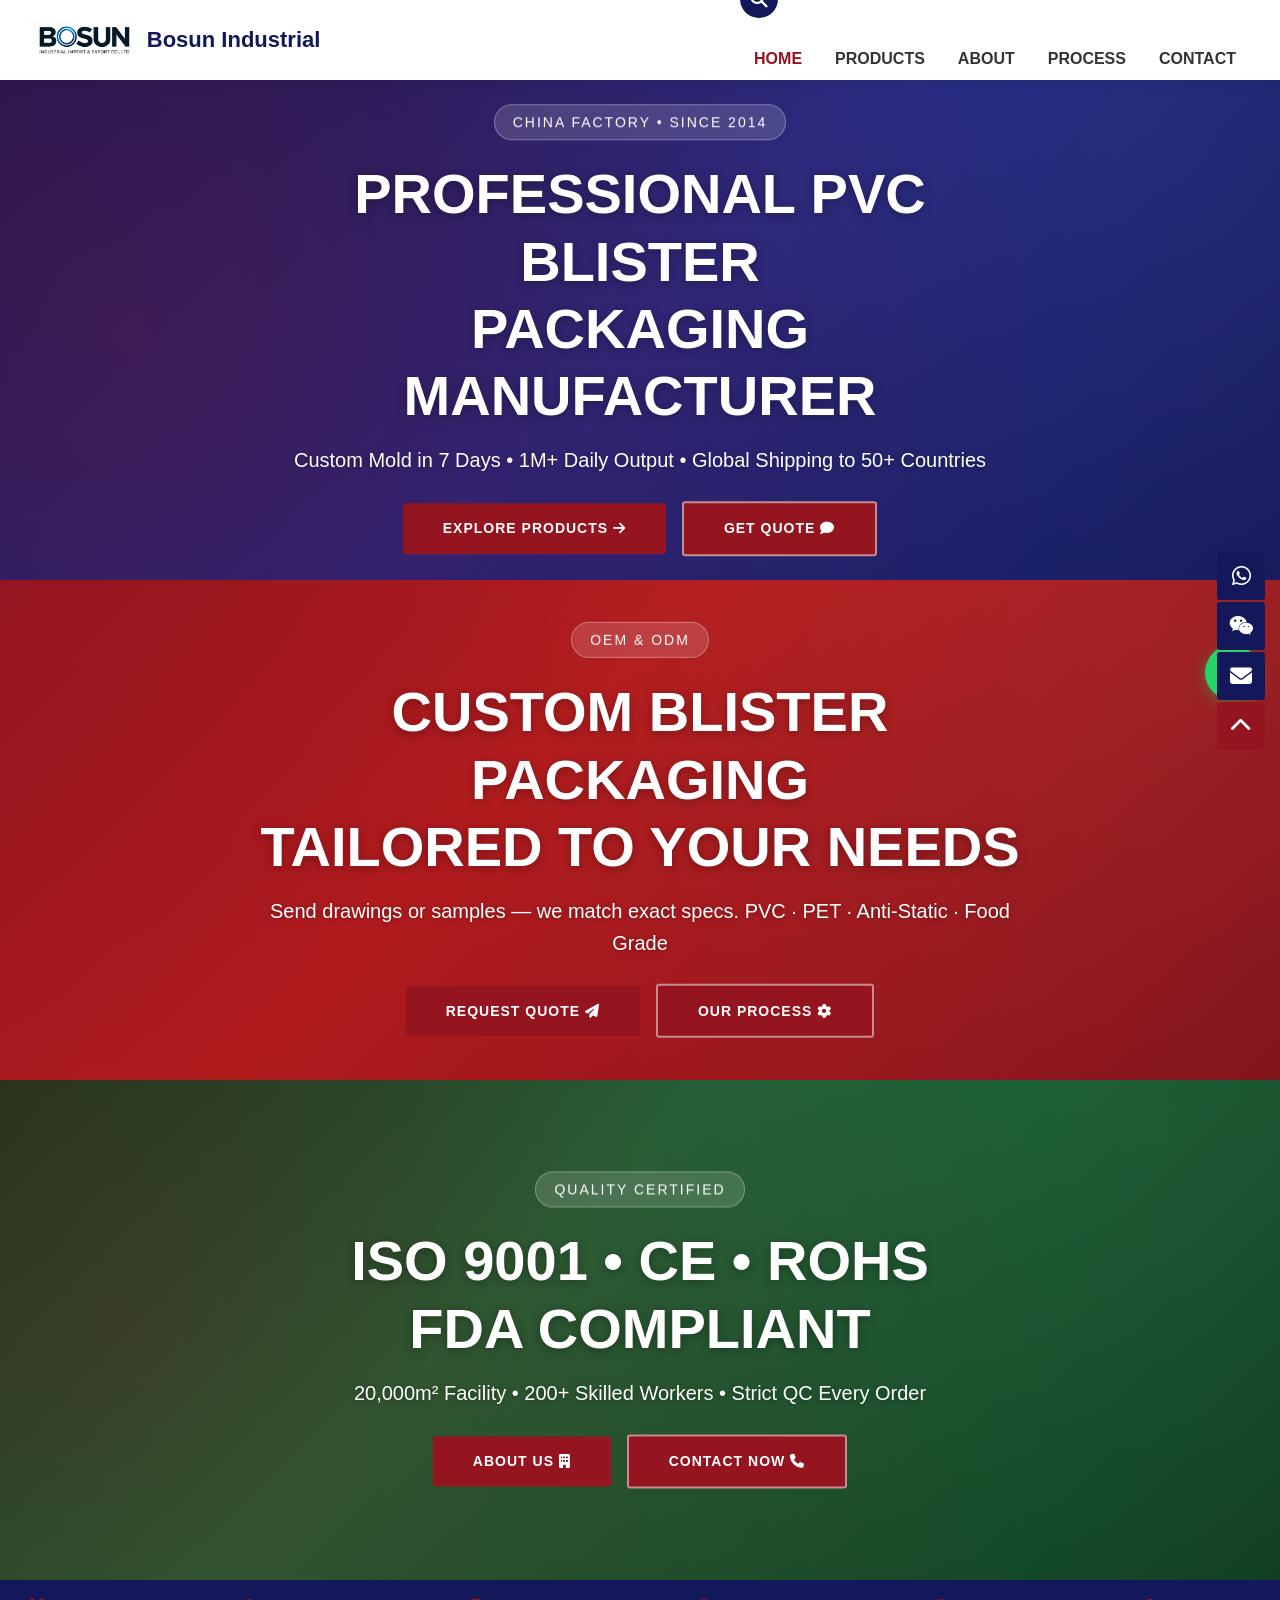
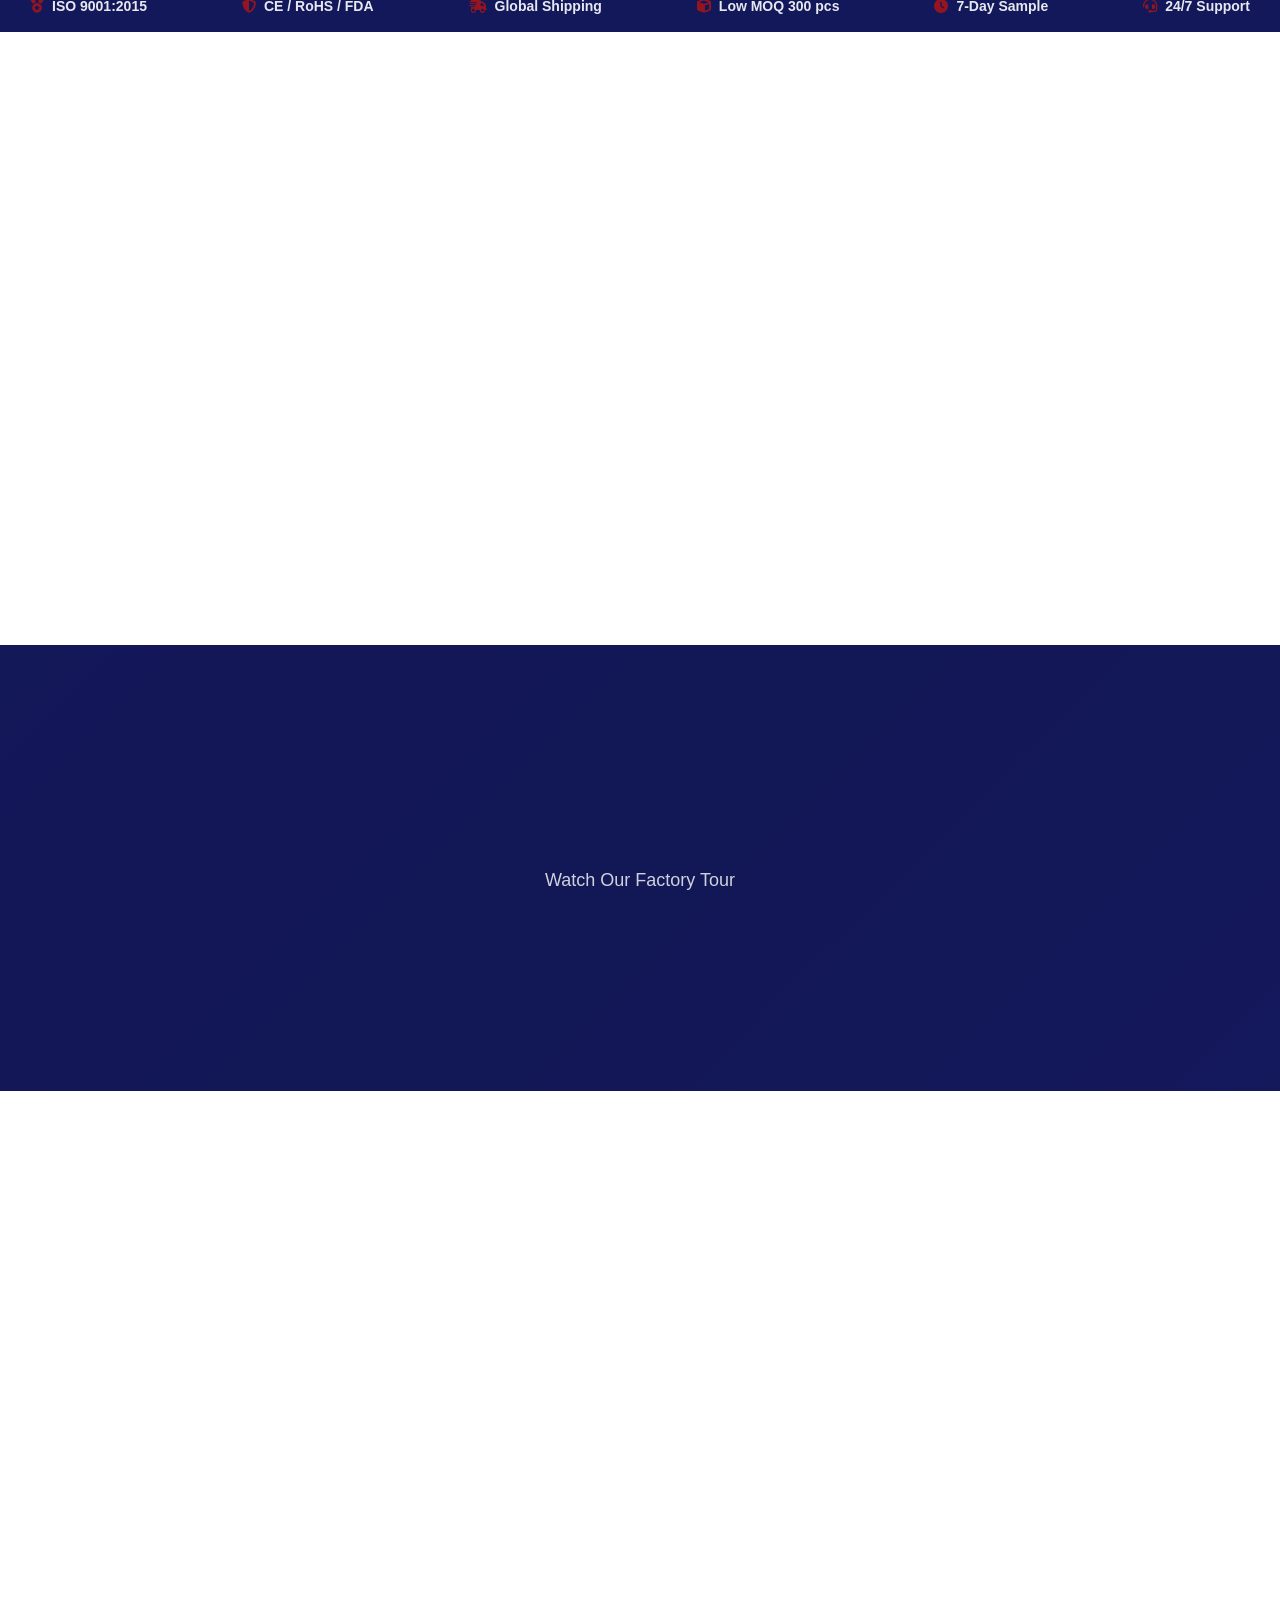
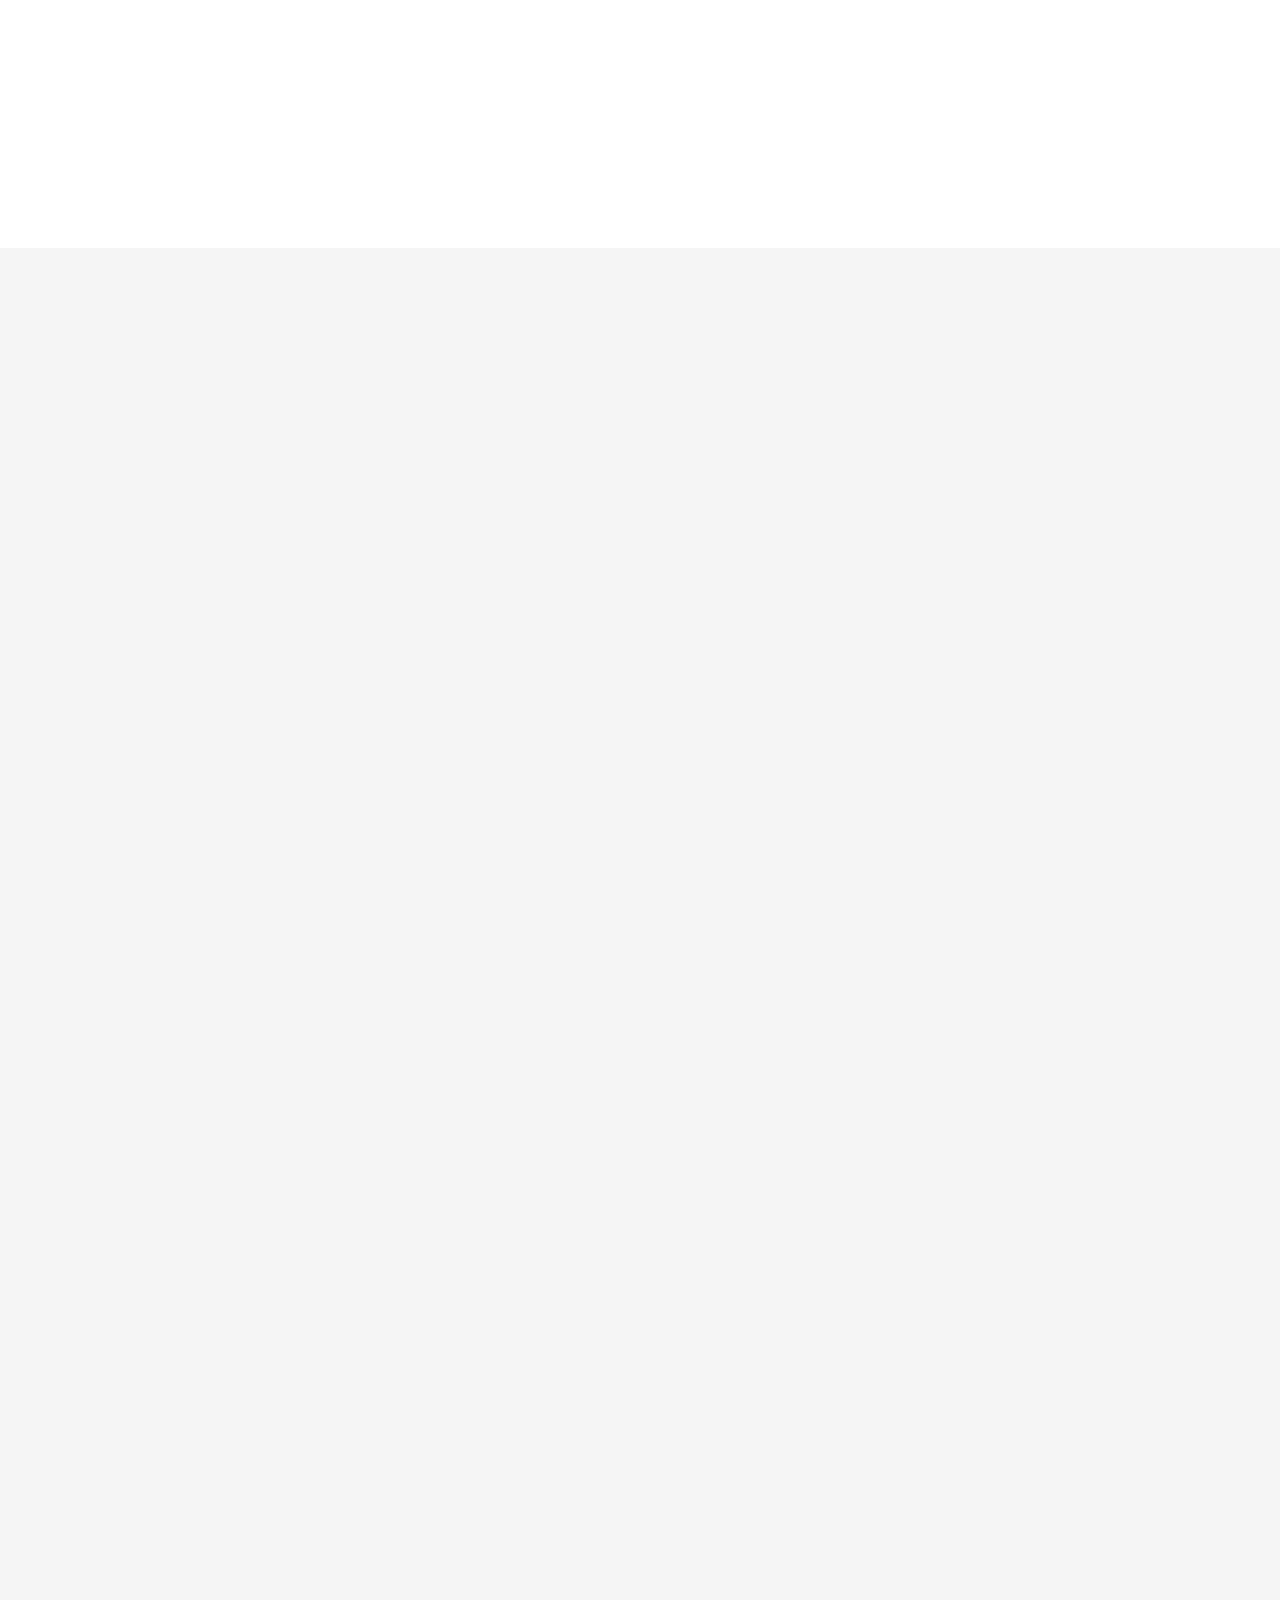
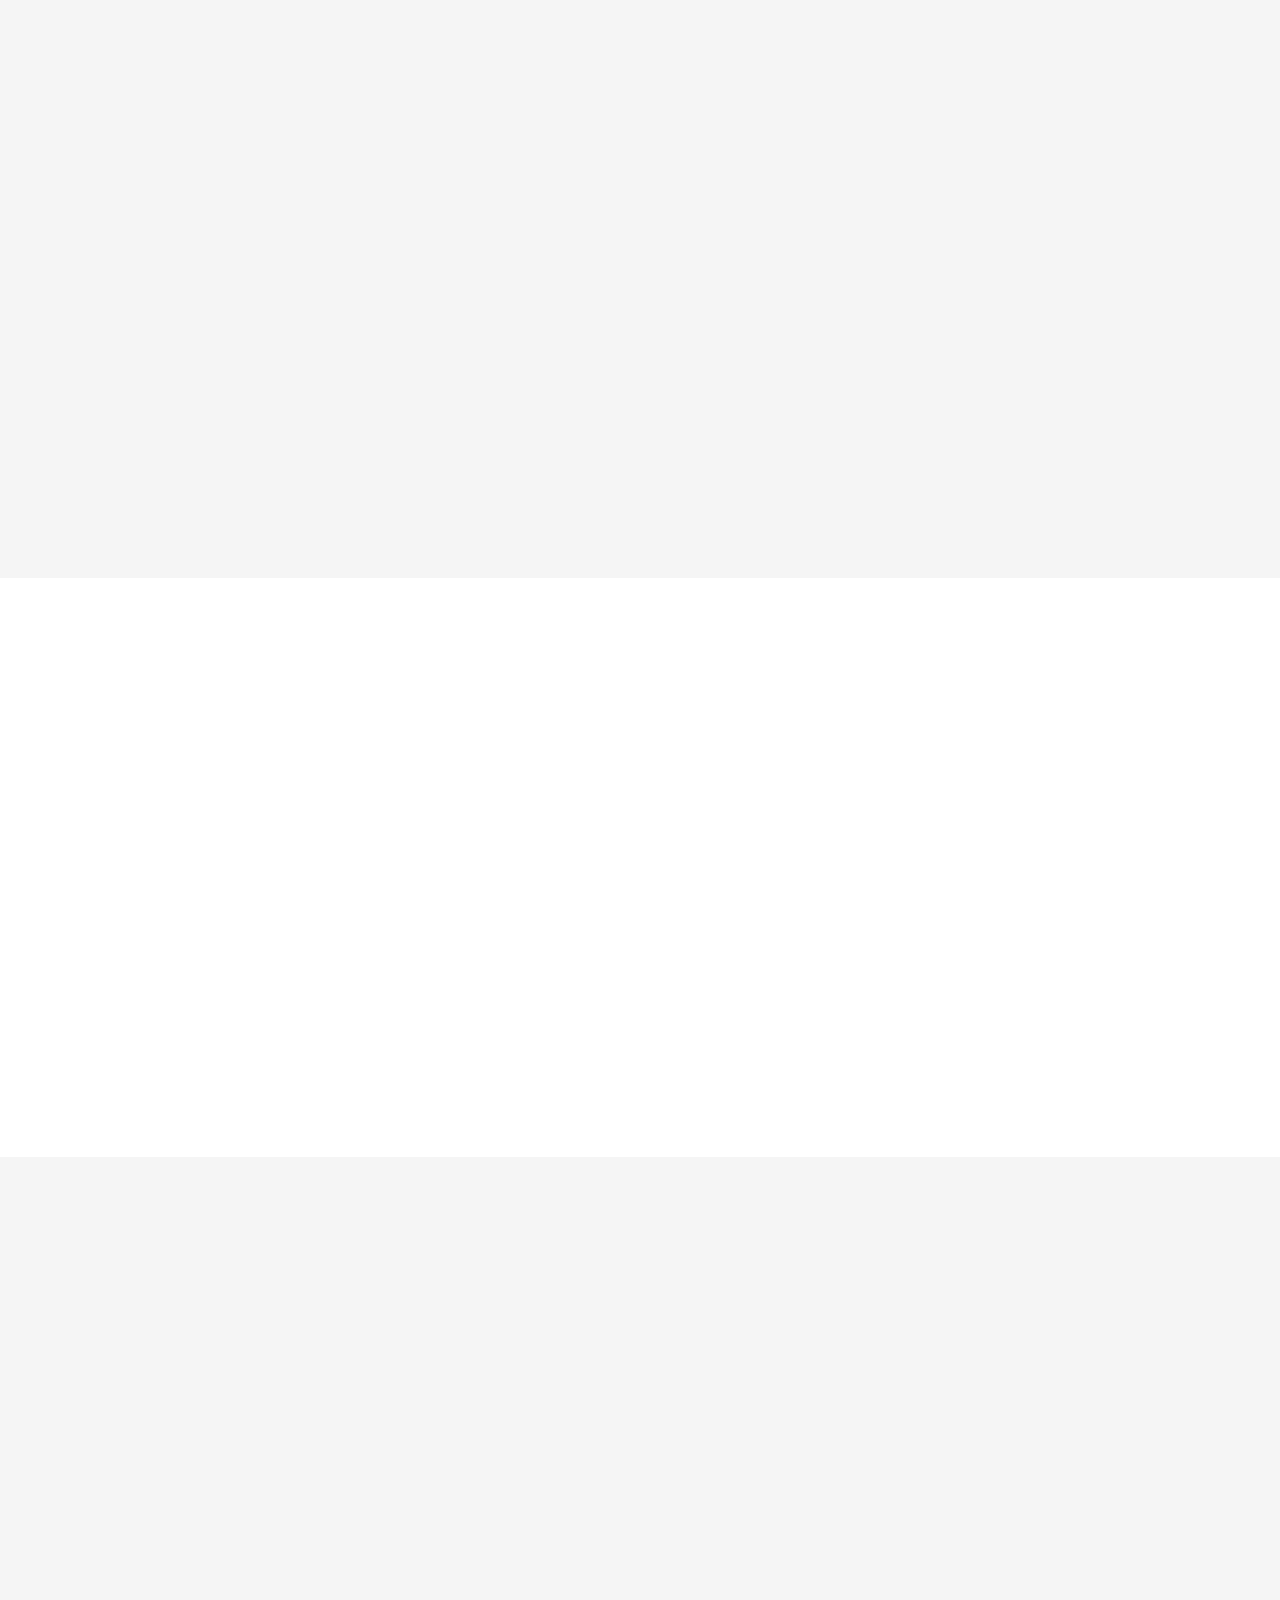
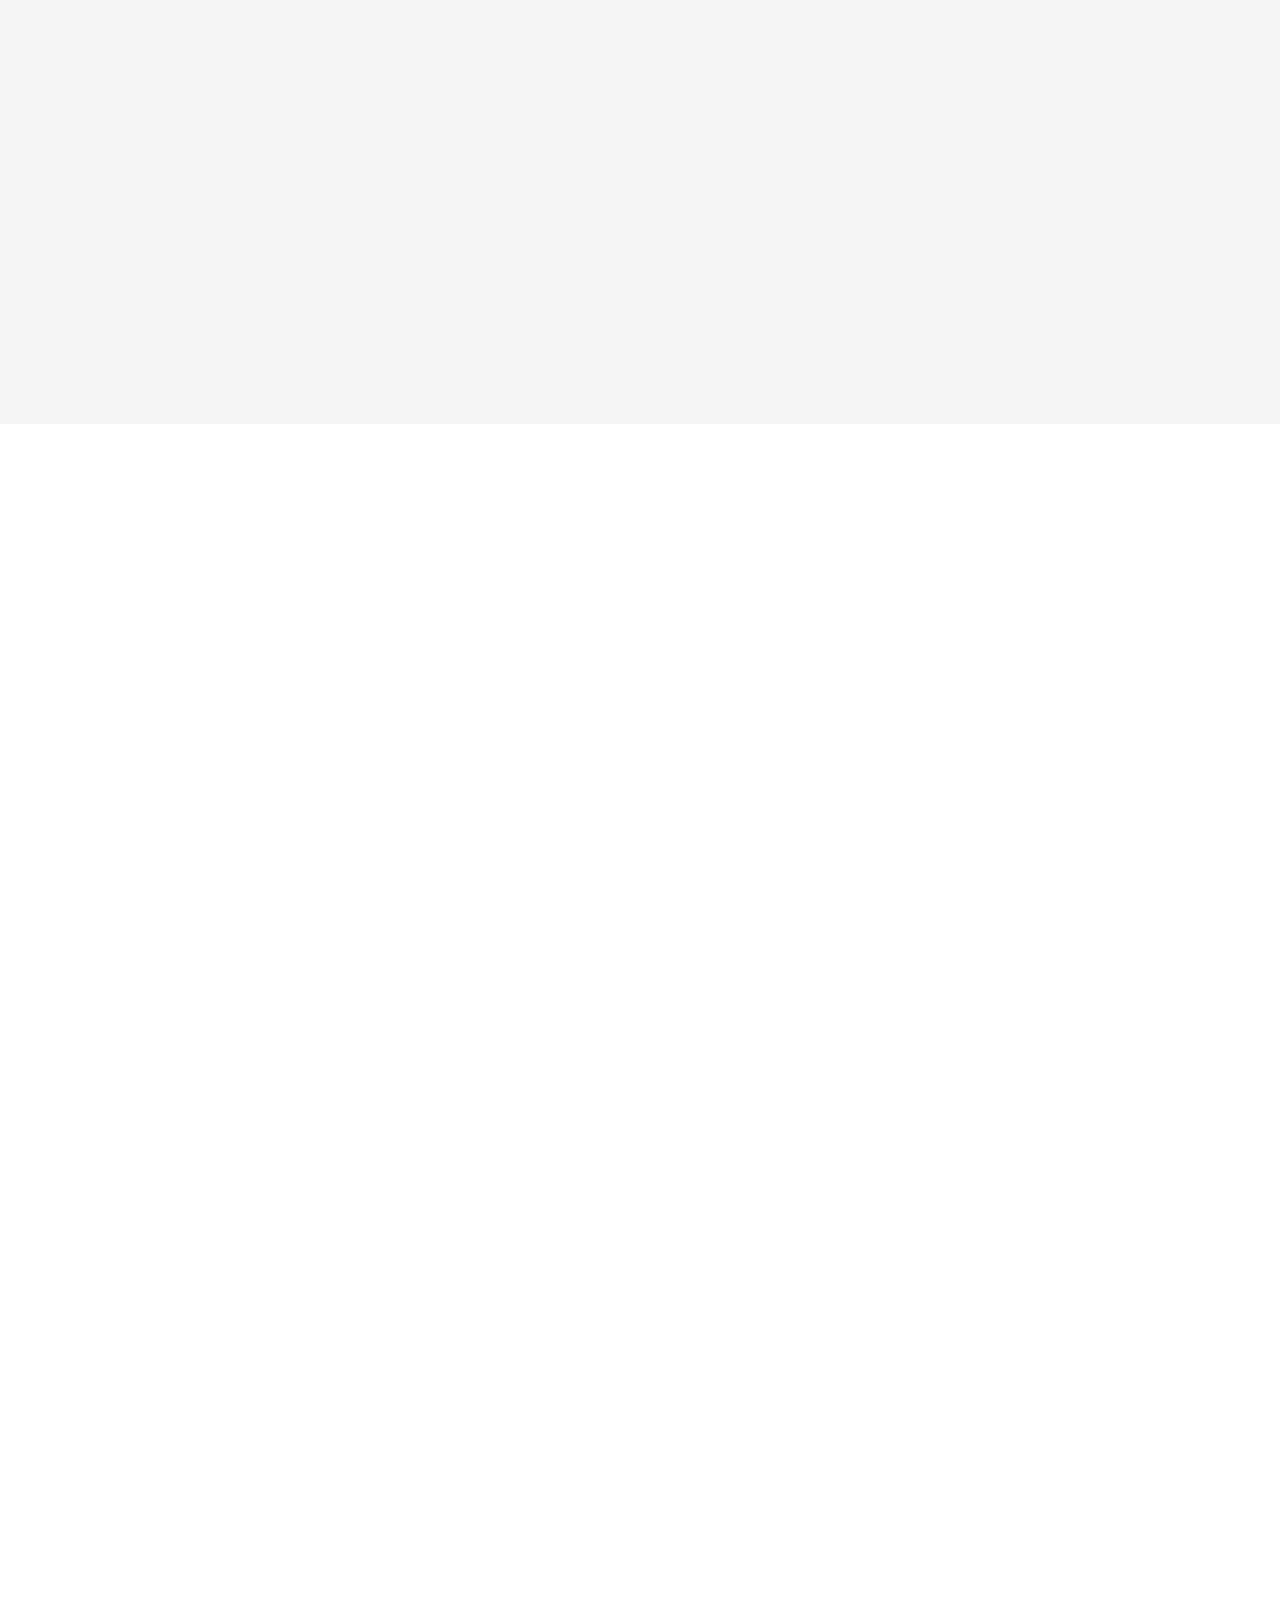
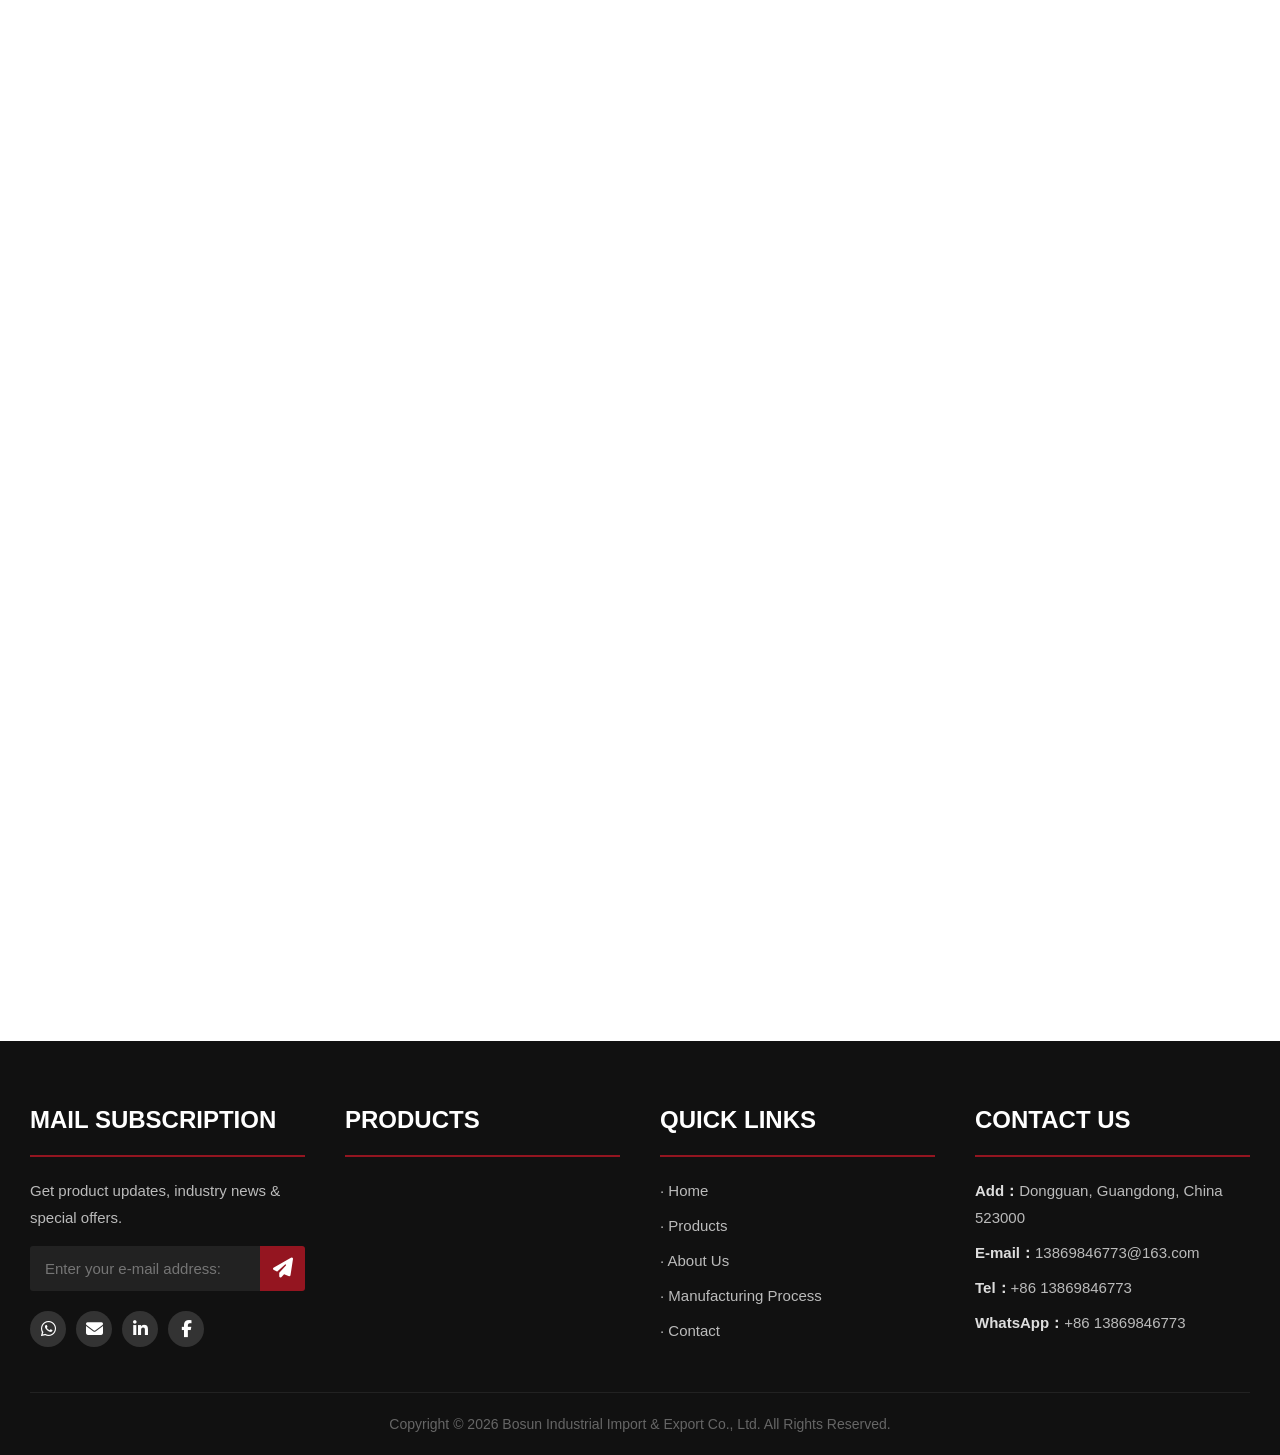
==== commit ce6b00ed: "Fill demo content: process steps, industries, FAQ, CTA, trust strip, product tabs" ====
--- a/index.html
+++ b/index.html
@@ -23,24 +23,21 @@
             </a>
         </div>
         <div class="right-content">
-            <!-- Search -->
             <div class="search-box">
                 <button type="button" id="searchBtn" aria-label="Search"><i class="fas fa-search"></i></button>
             </div>
-            <!-- Navigation -->
             <div class="nav" id="navMenu">
                 <ul class="nav-list1 clearfix">
                     <li class="active"><a href="#home">Home</a></li>
-                    <li>
-                        <a href="#products">Products</a>
+                    <li><a href="#products">Products</a>
                         <ul class="nav-list2">
-                            <li><a href="#products" data-filter="all">All Products</a></li>
-                            <li><a href="#products" data-filter="blister">PVC Blister Trays</a></li>
-                            <li><a href="#products" data-filter="custom">Custom Orders</a></li>
+                            <li><a href="#products">All Products</a></li>
+                            <li><a href="#products">PVC Blister Trays</a></li>
+                            <li><a href="#products">Custom Orders</a></li>
                         </ul>
                     </li>
                     <li><a href="#about">About</a></li>
-                    <li><a href="#why-us">Why Us</a></li>
+                    <li><a href="#process">Process</a></li>
                     <li><a href="#contact">Contact</a></li>
                 </ul>
             </div>
@@ -60,37 +57,40 @@
     </form>
 </div>
 
-<!-- ==================== Banner / Hero ==================== -->
+<!-- ==================== Banner ==================== -->
 <div class="banner" id="home">
     <div class="swiper-container" id="heroSwiper">
         <div class="swiper-wrapper">
-            <!-- Slide 1 -->
             <div class="swiper-slide">
                 <div class="slide-inner banner-placeholder">
                     <div class="slide-content">
+                        <span class="hero-badge">China Factory • Since 2014</span>
                         <h2>Professional PVC Blister<br>Packaging Manufacturer</h2>
-                        <p>Factory Direct Price • Custom Mold in 7 Days • Global Shipping</p>
-                        <a href="#products" class="btn">View Products</a>
+                        <p>Custom Mold in 7 Days • 1M+ Daily Output • Global Shipping to 50+ Countries</p>
+                        <a href="#products" class="btn">Explore Products <i class="fas fa-arrow-right"></i></a>
+                        <a href="#contact" class="btn btn-outline-white">Get Quote <i class="fas fa-comment"></i></a>
                     </div>
                 </div>
             </div>
-            <!-- Slide 2 -->
             <div class="swiper-slide">
-                <div class="slide-inner banner-placeholder" style="background: linear-gradient(135deg, #941520 0%, #b71c1c 50%, #7f1018 100%);">
+                <div class="slide-inner banner-placeholder" style="background: linear-gradient(135deg, #941520 0%, #b71c1c 40%, #7f1018 100%);">
                     <div class="slide-content">
-                        <h2>OEM & ODM<br>Custom Solutions</h2>
-                        <p>Send your drawings or samples — we match exact specs</p>
-                        <a href="#contact" class="btn">Get Quote</a>
+                        <span class="hero-badge">OEM & ODM</span>
+                        <h2>Custom Blister Packaging<br>Tailored to Your Needs</h2>
+                        <p>Send drawings or samples — we match exact specs. PVC · PET · Anti-Static · Food Grade</p>
+                        <a href="#contact" class="btn">Request Quote <i class="fas fa-paper-plane"></i></a>
+                        <a href="#process" class="btn btn-outline-white">Our Process <i class="fas fa-cog"></i></a>
                     </div>
                 </div>
             </div>
-            <!-- Slide 3 -->
             <div class="swiper-slide">
-                <div class="slide-inner banner-placeholder" style="background: linear-gradient(135deg, #1a3a5c 0%, #2c5f8a 50%, #1a3a5c 100%);">
+                <div class="slide-inner banner-placeholder" style="background: linear-gradient(135deg, #0d3b1e 0%, #166534 40%, #0d3b1e 100%);">
                     <div class="slide-content">
-                        <h2>1,000,000 pcs Daily<br>Production Capacity</h2>
-                        <p>ISO 9001 Certified • 20,000m² Facility • 200+ Workers</p>
-                        <a href="#contact" class="btn">Contact Us</a>
+                        <span class="hero-badge">Quality Certified</span>
+                        <h2>ISO 9001 • CE • RoHS<br>FDA Compliant</h2>
+                        <p>20,000m² Facility • 200+ Skilled Workers • Strict QC Every Order</p>
+                        <a href="#about" class="btn">About Us <i class="fas fa-building"></i></a>
+                        <a href="#contact" class="btn btn-outline-white">Contact Now <i class="fas fa-phone"></i></a>
                     </div>
                 </div>
             </div>
@@ -101,50 +101,53 @@
     </div>
 </div>
 
+<!-- ==================== Trust Strip ==================== -->
+<div class="trust-strip">
+    <div class="container">
+        <div class="trust-items">
+            <div class="trust-item"><i class="fas fa-medal"></i> ISO 9001:2015</div>
+            <div class="trust-item"><i class="fas fa-shield-alt"></i> CE / RoHS / FDA</div>
+            <div class="trust-item"><i class="fas fa-truck-fast"></i> Global Shipping</div>
+            <div class="trust-item"><i class="fas fa-cube"></i> Low MOQ 300 pcs</div>
+            <div class="trust-item"><i class="fas fa-clock"></i> 7-Day Sample</div>
+            <div class="trust-item"><i class="fas fa-headset"></i> 24/7 Support</div>
+        </div>
+    </div>
+</div>
+
 <!-- ==================== Main Products ==================== -->
 <div class="index-main-product space" id="products">
     <div class="container">
         <div class="common-title wow fadeInDown">
+            <span class="section-tag">Our Products</span>
             <h2>main <strong>products</strong></h2>
-        </div>
-        <ul class="main-list row" id="productGrid">
-            <!-- Rendered by JS -->
-        </ul>
+            <p class="section-subtitle">Click any product to send an inquiry directly. Custom sizes & materials available.</p>
+        </div>
+        <!-- Category tabs -->
+        <div class="product-tabs wow fadeInUp">
+            <button class="tab-btn active" onclick="renderProducts('all');setActiveTab(this)">All</button>
+            <button class="tab-btn" onclick="renderProducts('blister');setActiveTab(this)">PVC Blister Trays</button>
+            <button class="tab-btn" onclick="renderProducts('blister');setActiveTab(this)">Anti-Static Series</button>
+            <button class="tab-btn" onclick="renderProducts('blister');setActiveTab(this)">Food & Medical Grade</button>
+        </div>
+        <ul class="main-list row" id="productGrid"><!-- JS render --></ul>
         <div class="text-center wow fadeInUp">
-            <a class="more-btn" href="#contact">Inquire Now</a>
+            <p class="products-note">💡 <strong>Don't see what you need?</strong> We do custom manufacturing. <a href="#contact">Send us your specs →</a></p>
+            <a class="more-btn" href="#contact">Inquire Now <i class="fas fa-arrow-right"></i></a>
         </div>
     </div>
 </div>
 
 <!-- ==================== Stats Counter ==================== -->
-<div class="index-video lazy" style="background-image: url('data:image/svg+xml,<svg xmlns=%22http://www.w3.org/2000/svg%22 viewBox=%220 0 1920 500%22><rect fill=%22%2313185a%22 width=%221920%22 height=%22500%22/></svg>');">
+<div class="index-video lazy" style="background: linear-gradient(135deg, #13185a 0%, #0f1440 50%, #1a1f6e 100%);">
     <div class="container">
         <a class="video-box wow zoomIn" href="javascript:;" id="videoPlayBtn" title="Watch our factory video"></a>
+        <p class="video-label wow fadeInUp">Watch Our Factory Tour</p>
         <ul class="num wow fadeInUp">
-            <li>
-                <div class="item">
-                    <h6 class="counter" data-target="12">0</h6>
-                    <p><sup>+</sup><sub>Years Experience</sub></p>
-                </div>
-            </li>
-            <li>
-                <div class="item">
-                    <h6 class="counter" data-target="2014">0</h6>
-                    <p><sup>Year</sup><sub>Founded in</sub></p>
-                </div>
-            </li>
-            <li>
-                <div class="item">
-                    <h6 class="counter" data-target="50">0</h6>
-                    <p><sup>+</sup><sub>Countries Served</sub></p>
-                </div>
-            </li>
-            <li>
-                <div class="item">
-                    <h6 class="counter" data-target="500">0</h6>
-                    <p><sup>+</sup><sub>Happy Clients</sub></p>
-                </div>
-            </li>
+            <li><div class="item"><h6 class="counter" data-target="12">0</h6><p><sup>+</sup><sub>Years Experience</sub></p></div></li>
+            <li><div class="item"><h6 class="counter" data-target="2014">0</h6><p><sup>Year</sup><sub>Founded in</sub></p></div></li>
+            <li><div class="item"><h6 class="counter" data-target="50">0</h6><p><sup>+</sup><sub>Countries Served</sub></p></div></li>
+            <li><div class="item"><h6 class="counter" data-target="588">0</h6><p><sup>+</sup><sub>Happy Clients</sub></p></div></li>
         </ul>
     </div>
 </div>
@@ -155,66 +158,160 @@
         <div class="about-grid">
             <div class="about-image wow fadeInLeft">
                 <div class="img-box">
-                    <div class="img-placeholder team-bg">
-                        <div class="placeholder-icon">🤝</div>
-                        <span>Your Trusted Partner Since 2014</span>
+                    <div class="img-placeholder factory-bg">
+                        <div class="placeholder-icon">🏭</div>
+                        <span>20,000m² Factory • Guangdong, China</span>
                     </div>
                 </div>
             </div>
             <div class="about-text wow fadeInRight">
-                <span class="section-tag">About Us</span>
-                <h2>Your Reliable Partner Since 2014</h2>
-                <p>Bosun Industrial Import & Export Co., Ltd is a professional manufacturer based in <strong>Guangdong, China</strong>, specializing in high-quality PVC blister packaging trays for the global market.</p>
-                <p>With over a decade of export experience, we've built lasting relationships with importers, distributors, and retailers across North America, Europe, the Middle East, and Southeast Asia.</p>
+                <span class="section-tag">About Bosun Industrial</span>
+                <h2>Your Trusted Blister Packaging Partner Since 2014</h2>
+                <p>Based in <strong>Guangdong, China</strong> — the heart of global manufacturing — Bosun Industrial Import & Export Co., Ltd specializes in high-quality PVC and PET blister packaging trays for electronics, automotive, food, medical, and retail industries.</p>
+                <p>From a small workshop to a <strong>20,000m² modern facility with 200+ skilled workers</strong>, we now serve 500+ clients across 50+ countries. Every order — whether 300 pcs trial or 1,000,000 pcs bulk — gets the same rigorous QC treatment.</p>
                 <div class="about-highlights">
                     <div><i class="fas fa-check-circle"></i> 20,000m² Factory Facility</div>
                     <div><i class="fas fa-check-circle"></i> 200+ Skilled Workers</div>
-                    <div><i class="fas fa-check-circle"></i> ISO 9001 Certified</div>
-                    <div><i class="fas fa-check-circle"></i> CE, RoHS, FDA Compliant</div>
-                    <div><i class="fas fa-check-circle"></i> 1M+ pcs Daily Output</div>
-                    <div><i class="fas fa-check-circle"></i> 7-Day Custom Mold</div>
-                </div>
-            </div>
-        </div>
-    </div>
-</div>
-
-<!-- ==================== Why Us / Features ==================== -->
+                    <div><i class="fas fa-check-circle"></i> ISO 9001:2015 Certified</div>
+                    <div><i class="fas fa-check-circle"></i> CE · RoHS · FDA Compliant</div>
+                    <div><i class="fas fa-check-circle"></i> 1,000,000+ pcs Daily Output</div>
+                    <div><i class="fas fa-check-circle"></i> 7-Day Custom Mold Turnaround</div>
+                    <div><i class="fas fa-check-circle"></i> 0.2mm–10mm Thickness Range</div>
+                    <div><i class="fas fa-check-circle"></i> PVC · PET · PP · HIPS Materials</div>
+                </div>
+            </div>
+        </div>
+    </div>
+</div>
+
+<!-- ==================== Manufacturing Process ==================== -->
+<div class="index-process space" id="process">
+    <div class="container">
+        <div class="common-title wow fadeInDown">
+            <span class="section-tag">How We Work</span>
+            <h2>manufacturing <strong>process</strong></h2>
+            <p class="section-subtitle">From your idea to final delivery — transparent and efficient every step of the way.</p>
+        </div>
+        <div class="process-steps">
+            <div class="process-step wow fadeInUp">
+                <div class="step-number">01</div>
+                <div class="step-icon"><i class="fas fa-comments"></i></div>
+                <h3>Consultation</h3>
+                <p>Share your requirements, drawings, or samples. We provide technical advice & quotation within 24 hours.</p>
+            </div>
+            <div class="process-step wow fadeInUp" data-wow-delay="0.15s">
+                <div class="step-number">02</div>
+                <div class="step-icon"><i class="fas fa-pen-ruler"></i></div>
+                <h3>Design & Mold Making</h3>
+                <p>Our engineers design the mold in CAD. Custom aluminum/copper molds ready in 5–7 working days.</p>
+            </div>
+            <div class="process-step wow fadeInUp" data-wow-delay="0.3s">
+                <div class="step-number">03</div>
+                <div class="step-icon"><i class="fas fa-flask"></i></div>
+                <h3>Sampling & Approval</h3>
+                <p>We produce free samples for your approval. Iterate until you're 100% satisfied with fit & finish.</p>
+            </div>
+            <div class="process-step wow fadeInUp" data-wow-delay="0.45s">
+                <div class="step-number">04</div>
+                <div class="step-icon"><i class="fas fa-industry"></i></div>
+                <h3>Mass Production</h3>
+                <p>Full-scale production with inline QC inspection. 1M+ pcs/day capacity ensures on-time delivery.</p>
+            </div>
+            <div class="process-step wow fadeInUp" data-wow-delay="0.6s">
+                <div class="step-number">05</div>
+                <div class="step-icon"><i class="fas fa-check-double"></i></div>
+                <h3>QC & Packaging</h3>
+                <p>Random sampling inspection per AQL standard. Bulk packed or retail-ready with your branding.</p>
+            </div>
+            <div class="process-step wow fadeInUp" data-wow-delay="0.75s">
+                <div class="step-number">06</div>
+                <div class="step-icon"><i class="fas fa-ship"></i></div>
+                <h3>Shipping & After-Sales</h3>
+                <p>Sea/Air/Express — we handle the best logistics for your market. 12-month quality warranty included.</p>
+            </div>
+        </div>
+    </div>
+</div>
+
+<!-- ==================== Why Us ==================== -->
 <div class="index-features space" id="why-us">
     <div class="container">
         <div class="common-title wow fadeInDown">
-            <h2>why <strong>choose us</strong></h2>
+            <span class="section-tag">Why Choose Us</span>
+            <h2>what makes us <strong>different</strong></h2>
         </div>
         <div class="features-grid">
             <div class="feature-card wow fadeInUp">
-                <div class="feature-icon">🏭</div>
+                <div class="feature-icon"><i class="fas fa-tags"></i></div>
                 <h3>Factory Direct Pricing</h3>
-                <p>No middlemen. You get manufacturer prices that maximize your profit margin.</p>
+                <p>Cut out middlemen — buy straight from the source. Save 15–30% compared to trading companies.</p>
             </div>
             <div class="feature-card wow fadeInUp">
-                <div class="feature-icon">✅</div>
-                <h3>Quality Guaranteed</h3>
-                <p>ISO 9001 certified. Every order goes through strict QC before shipping.</p>
+                <div class="feature-icon"><i class="fas fa-microscope"></i></div>
+                <h3>Rigorous Quality Control</h3>
+                <p>Every batch tested for dimensions, clarity, strength & anti-static properties before release.</p>
             </div>
             <div class="feature-card wow fadeInUp">
-                <div class="feature-icon">🎨</div>
-                <h3>OEM & ODM Service</h3>
-                <p>Customize any product with your logo, packaging, and specifications.</p>
+                <div class="feature-icon"><i class="fas fa-paint-brush"></i></div>
+                <h3>Full Customization</h3>
+                <p>Custom shapes, thickness, colors, anti-static coating, printing & card backing — your design, our execution.</p>
             </div>
             <div class="feature-card wow fadeInUp">
-                <div class="feature-icon">🚀</div>
-                <h3>Fast Delivery</h3>
-                <p>Strategic logistics partnerships ensure on-time delivery worldwide.</p>
+                <div class="feature-icon"><i class="fas fa-truck-fast"></i></div>
+                <h3>On-Time Delivery</h3>
+                <p>98.5% on-time delivery rate. We plan backward from your deadline — not our convenience.</p>
             </div>
             <div class="feature-card wow fadeInUp">
-                <div class="feature-icon">💬</div>
-                <h3>24/7 Support</h3>
-                <p>Dedicated account manager. Response within 12 hours, guaranteed.</p>
+                <div class="feature-icon"><i class="fas fa-seedling"></i></div>
+                <h3>Eco-Friendly Options</h3>
+                <p>Recyclable PET & RPET materials available. Biodegradable options coming soon.</p>
             </div>
             <div class="feature-card wow fadeInUp">
-                <div class="feature-icon">📦</div>
-                <h3>Low MOQ</h3>
-                <p>Start with small trial orders. We grow with your business.</p>
+                <div class="feature-icon"><i class="fas fa-hand-holding-heart"></i></div>
+                <h3>Small Orders Welcome</h3>
+                <p>MOQ starting from just 300 pcs. We grow with startups — unlike factories that demand 10,000+ MOQ.</p>
+            </div>
+        </div>
+    </div>
+</div>
+
+<!-- ==================== Industries Served ==================== -->
+<div class="index-industries space">
+    <div class="container">
+        <div class="common-title wow fadeInDown">
+            <span class="section-tag">Industries</span>
+            <h2>who we <strong>serve</strong></h2>
+        </div>
+        <div class="industries-grid">
+            <div class="industry-card wow fadeInUp">
+                <div class="industry-img"><i class="fas fa-microchip"></i></div>
+                <h4>Electronics</h4>
+                <p>Anti-static trays for PCBs, connectors, chips & components</p>
+            </div>
+            <div class="industry-card wow fadeInUp">
+                <div class="industry-img"><i class="fas fa-car"></i></div>
+                <h4>Automotive</h4>
+                <p>Heavy-gauge trays for auto parts, sensors & hardware</p>
+            </div>
+            <div class="industry-card wow fadeInUp">
+                <div class="industry-img"><i class="fas fa-utensils"></i></div>
+                <h4>Food Packaging</h4>
+                <p>FDA food-safe PET trays for containers & takeaway</p>
+            </div>
+            <div class="industry-card wow fadeInUp">
+                <div class="industry-img"><i class="fas fa-stethoscope"></i></div>
+                <h4>Medical Devices</h4>
+                <p>Sterilizable trays for surgical tools & medical kits</p>
+            </div>
+            <div class="industry-card wow fadeInUp">
+                <div class="industry-img"><i class="fas fa-store"></i></div>
+                <h4>Retail</h4>
+                <p>Blister packs with card backing for retail shelves</p>
+            </div>
+            <div class="industry-card wow fadeInUp">
+                <div class="industry-img"><i class="fas fa-hard-hat"></i></div>
+                <h4>Industrial Parts</h4>
+                <p>Stackable trays for tools, hardware & spare parts</p>
             </div>
         </div>
     </div>
@@ -224,60 +321,134 @@
 <div class="index-new space">
     <div class="container">
         <div class="common-title wow fadeInDown">
-            <h2>client <strong>testimonials</strong></h2>
+            <span class="section-tag">Testimonials</span>
+            <h2>what our <strong>clients say</strong></h2>
         </div>
         <div class="new-slick wow fadeInUp" id="testimonialSlider">
             <div class="item">
-                <div class="pic">
-                    <div class="img-box" style="background: linear-gradient(135deg, #13185a, #1e2580);">
-                        <span style="position:absolute;top:50%;left:50%;transform:translate(-50%,-50%);font-size:2.5rem;">⭐</span>
-                    </div>
-                </div>
+                <div class="pic"><div class="img-box testimonial-bg-1"><span class="testimonial-avatar">JK</span></div></div>
                 <div class="intro">
                     <div class="stars">⭐⭐⭐⭐⭐</div>
-                    <h6>Great quality and competitive pricing!</h6>
-                    <div class="txt">"We've been working together for 3 years and every order has been smooth. Their blister trays are consistently high quality."</div>
-                    <div class="date">James K. - Importer, United States</div>
+                    <h6>"Quality has been consistently excellent"</h6>
+                    <div class="txt">We import 200,000 blister trays monthly from Bosun. In 3 years, zero quality complaints from our end customers. Communication is fast and professional.</div>
+                    <div class="date"><strong>James K.</strong> · Electronics Importer, USA</div>
                 </div>
             </div>
             <div class="item">
-                <div class="pic">
-                    <div class="img-box" style="background: linear-gradient(135deg, #941520, #b71c1c);">
-                        <span style="position:absolute;top:50%;left:50%;transform:translate(-50%,-50%);font-size:2.5rem;">⭐</span>
-                    </div>
-                </div>
+                <div class="pic"><div class="img-box testimonial-bg-2"><span class="testimonial-avatar">MS</span></div></div>
                 <div class="intro">
                     <div class="stars">⭐⭐⭐⭐⭐</div>
-                    <h6>Excellent OEM service!</h6>
-                    <div class="txt">"They helped us customize our entire blister packaging line with professional results. Fast sample turnaround."</div>
-                    <div class="date">Maria S. - Distributor, Germany</div>
+                    <h6>"They saved our product launch"</h6>
+                    <div class="txt">Our original supplier delayed 3 weeks. Bosun made the custom mold in 5 days and delivered 10,000 pcs in 2 weeks. Incredible turnaround.</div>
+                    <div class="date"><strong>Maria S.</strong> · Retail Brand, Germany</div>
                 </div>
             </div>
             <div class="item">
-                <div class="pic">
-                    <div class="img-box" style="background: linear-gradient(135deg, #1a3a5c, #2c5f8a);">
-                        <span style="position:absolute;top:50%;left:50%;transform:translate(-50%,-50%);font-size:2.5rem;">⭐</span>
-                    </div>
-                </div>
+                <div class="pic"><div class="img-box testimonial-bg-3"><span class="testimonial-avatar">AR</span></div></div>
                 <div class="intro">
                     <div class="stars">⭐⭐⭐⭐⭐</div>
-                    <h6>Fast response and honest communication!</h6>
-                    <div class="txt">"Products arrived exactly as promised. Highly recommend Bosun for any blister packaging needs."</div>
-                    <div class="date">Ahmed R. - Wholesaler, UAE</div>
+                    <h6>"Best supplier we've found in China"</h6>
+                    <div class="txt">Visited the factory in Guangdong — very impressive. Clean, organized, professional. Been ordering quarterly for 2 years, never a single issue.</div>
+                    <div class="date"><strong>Ahmed R.</strong> · Wholesaler, UAE</div>
                 </div>
             </div>
             <div class="item">
-                <div class="pic">
-                    <div class="img-box" style="background: linear-gradient(135deg, #2c3e50, #34495e);">
-                        <span style="position:absolute;top:50%;left:50%;transform:translate(-50%,-50%);font-size:2.5rem;">⭐</span>
-                    </div>
-                </div>
+                <div class="pic"><div class="img-box testimonial-bg-4"><span class="testimonial-avatar">LT</span></div></div>
                 <div class="intro">
                     <div class="stars">⭐⭐⭐⭐⭐</div>
-                    <h6>Low MOQ is perfect for startups!</h6>
-                    <div class="txt">"We started with just 500 pcs trial order. Now we order 50,000 monthly. Great partner for growing businesses."</div>
-                    <div class="date">Lisa T. - E-commerce Brand, Canada</div>
-                </div>
+                    <h6>"Perfect for small businesses like ours"</h6>
+                    <div class="txt">Started with just 500 pcs as a trial. Now ordering 50,000 monthly. They actually care about small customers. Highly recommend for startups.</div>
+                    <div class="date"><strong>Lisa T.</strong> · E-commerce Brand, Canada</div>
+                </div>
+            </div>
+            <div class="item">
+                <div class="pic"><div class="img-box testimonial-bg-5"><span class="testimonial-avatar">PN</span></div></div>
+                <div class="intro">
+                    <div class="stars">⭐⭐⭐⭐⭐</div>
+                    <h6>"Professional from quote to delivery"</h6>
+                    <div class="txt">Quoted within 4 hours. Samples shipped free of charge. Production updates every 2 days. This is how all Chinese suppliers should operate.</div>
+                    <div class="date"><strong>Pierre N.</strong> · Distributor, France</div>
+                </div>
+            </div>
+        </div>
+    </div>
+</div>
+
+<!-- ==================== FAQ ==================== -->
+<div class="index-faq space">
+    <div class="container">
+        <div class="common-title wow fadeInDown">
+            <span class="section-tag">FAQ</span>
+            <h2>frequently asked <strong>questions</strong></h2>
+        </div>
+        <div class="faq-list wow fadeInUp">
+            <div class="faq-item">
+                <div class="faq-question" onclick="toggleFAQ(this)">
+                    <span>What's your minimum order quantity (MOQ)?</span>
+                    <i class="fas fa-plus"></i>
+                </div>
+                <div class="faq-answer">
+                    <p>Our standard MOQ is 300–500 pcs depending on the product complexity. For custom molds, MOQ starts at 1,000 pcs. We're happy to accommodate trial orders for new clients — just ask!</p>
+                </div>
+            </div>
+            <div class="faq-item">
+                <div class="faq-question" onclick="toggleFAQ(this)">
+                    <span>How long does custom mold making take?</span>
+                    <i class="fas fa-plus"></i>
+                </div>
+                <div class="faq-answer">
+                    <p>Simple molds: 3–5 working days. Complex multi-cavity molds: 7–10 working days. Rush service available for urgent projects — contact us for availability.</p>
+                </div>
+            </div>
+            <div class="faq-item">
+                <div class="faq-question" onclick="toggleFAQ(this)">
+                    <span>What materials do you work with?</span>
+                    <i class="fas fa-plus"></i>
+                </div>
+                <div class="faq-answer">
+                    <p>PVC (clear, colored, anti-static), PET (food-grade, recyclable), PP, HIPS, and more. Thickness range: 0.2mm to 10mm. Tell us your application and we'll recommend the best material.</p>
+                </div>
+            </div>
+            <div class="faq-item">
+                <div class="faq-question" onclick="toggleFAQ(this)">
+                    <span>Do you provide free samples?</span>
+                    <i class="fas fa-plus"></i>
+                </div>
+                <div class="faq-answer">
+                    <p>Yes! We provide free existing samples. Custom mold samples require a small mold fee (refunded on first bulk order). Customers cover shipping cost.</p>
+                </div>
+            </div>
+            <div class="faq-item">
+                <div class="faq-question" onclick="toggleFAQ(this)">
+                    <span>What shipping methods do you offer?</span>
+                    <i class="fas fa-plus"></i>
+                </div>
+                <div class="faq-answer">
+                    <p>Sea freight (most economical for bulk), air freight (7–10 days), and express courier DHL/FedEx/UPS (3–5 days). We can ship to your freight forwarder or arrange door-to-door delivery.</p>
+                </div>
+            </div>
+            <div class="faq-item">
+                <div class="faq-question" onclick="toggleFAQ(this)">
+                    <span>What payment terms do you accept?</span>
+                    <i class="fas fa-plus"></i>
+                </div>
+                <div class="faq-answer">
+                    <p>T/T (bank transfer), L/C at sight, Western Union, and Alibaba Trade Assurance for first orders. Standard terms: 30% deposit, 70% balance before shipment or against B/L copy.</p>
+                </div>
+            </div>
+        </div>
+    </div>
+</div>
+
+<!-- ==================== CTA Section ==================== -->
+<div class="index-cta">
+    <div class="container">
+        <div class="cta-box wow zoomIn">
+            <h2>Ready to Start Your Blister Packaging Project?</h2>
+            <p>Send us your drawings or samples — we'll quote within 24 hours. Free consultation, no obligation.</p>
+            <div class="cta-buttons">
+                <a href="#contact" class="btn-cta-primary">Get Free Quote <i class="fas fa-arrow-right"></i></a>
+                <a href="https://wa.me/8613869846773" class="btn-cta-whatsapp" target="_blank" rel="noopener"><i class="fab fa-whatsapp"></i> WhatsApp Chat</a>
             </div>
         </div>
     </div>
@@ -287,74 +458,45 @@
 <div class="index-contact space" id="contact">
     <div class="container">
         <div class="common-title wow fadeInDown">
-            <h2>get in <strong>touch</strong></h2>
+            <span class="section-tag">Get In Touch</span>
+            <h2>contact <strong>us today</strong></h2>
+            <p class="section-subtitle">Fill the form or reach out directly. We reply within 12 hours — guaranteed.</p>
         </div>
         <div class="contact-grid">
-            <!-- Contact Form -->
             <div class="contact-form-wrap wow fadeInLeft">
                 <form id="contactForm">
                     <div class="form-row">
-                        <div class="form-group">
-                            <label for="name">Your Name *</label>
-                            <input type="text" id="name" placeholder="John Smith" required>
-                        </div>
-                        <div class="form-group">
-                            <label for="company">Company Name</label>
-                            <input type="text" id="company" placeholder="ABC Trading Co.">
-                        </div>
+                        <div class="form-group"><label for="name">Your Name *</label><input type="text" id="name" placeholder="John Smith" required></div>
+                        <div class="form-group"><label for="company">Company Name</label><input type="text" id="company" placeholder="ABC Trading Co."></div>
                     </div>
                     <div class="form-row">
-                        <div class="form-group">
-                            <label for="email">Email Address *</label>
-                            <input type="email" id="email" placeholder="john@example.com" required>
-                        </div>
-                        <div class="form-group">
-                            <label for="phone">Phone / WhatsApp</label>
-                            <input type="text" id="phone" placeholder="+1 234 567 890">
-                        </div>
+                        <div class="form-group"><label for="email">Email Address *</label><input type="email" id="email" placeholder="john@example.com" required></div>
+                        <div class="form-group"><label for="phone">Phone / WhatsApp</label><input type="text" id="phone" placeholder="+1 234 567 890"></div>
                     </div>
-                    <div class="form-group">
-                        <label for="product">Product of Interest</label>
-                        <select id="product">
-                            <option value="">-- Select a Product --</option>
-                        </select>
-                    </div>
-                    <div class="form-group">
-                        <label for="message">Your Message *</label>
-                        <textarea id="message" rows="4" placeholder="Tell us what products you're interested in, quantity, and any special requirements..." required></textarea>
-                    </div>
-                    <button type="submit" class="btn-submit">
-                        <i class="fas fa-paper-plane"></i> Send Inquiry
-                    </button>
-                    <p class="form-note">🔒 Your information is secure. We'll never share it with third parties.</p>
+                    <div class="form-group"><label for="product">Product of Interest</label><select id="product"><option value="">-- Select a Product --</option></select></div>
+                    <div class="form-group"><label for="message">Your Message *</label><textarea id="message" rows="4" placeholder="Tell us what products you're interested in, quantity, and any special requirements..." required></textarea></div>
+                    <button type="submit" class="btn-submit"><i class="fas fa-paper-plane"></i> Send Inquiry</button>
+                    <p class="form-note">🔒 Your information is secure. We never share with third parties.</p>
                 </form>
             </div>
-            <!-- Contact Info Sidebar -->
             <div class="contact-sidebar wow fadeInRight">
                 <h3>Contact Directly</h3>
                 <p>Prefer to reach out directly? Choose your preferred method below.</p>
                 <div class="contact-methods">
                     <a href="https://wa.me/8613869846773" class="contact-method" target="_blank" rel="noopener">
                         <i class="fab fa-whatsapp"></i>
-                        <div>
-                            <strong>WhatsApp</strong>
-                            <span>+86 13869846773</span>
-                        </div>
+                        <div><strong>WhatsApp</strong><span>+86 13869846773</span></div>
                     </a>
                     <a href="mailto:13869846773@163.com" class="contact-method">
                         <i class="fas fa-envelope"></i>
-                        <div>
-                            <strong>Email</strong>
-                            <span>13869846773@163.com</span>
-                        </div>
+                        <div><strong>Email</strong><span>13869846773@163.com</span></div>
                     </a>
-                    <div class="contact-method">
-                        <i class="fab fa-weixin"></i>
-                        <div>
-                            <strong>WeChat</strong>
-                            <span>Add: Your-WeChat-ID</span>
-                        </div>
-                    </div>
+                    <div class="contact-method"><i class="fab fa-weixin"></i><div><strong>WeChat</strong><span>13869846773</span></div></div>
+                </div>
+                <div class="contact-hours">
+                    <h4><i class="far fa-clock"></i> Business Hours</h4>
+                    <p>Monday – Saturday: 8:00 AM – 8:00 PM (GMT+8)</p>
+                    <p>Sunday: 10:00 AM – 6:00 PM (GMT+8)</p>
                 </div>
             </div>
         </div>
@@ -365,11 +507,9 @@
 <footer class="footer">
     <div class="container">
         <div class="footer-content">
-            <!-- Mail Subscription -->
             <div class="footer-col">
-                <div class="title">
-                    <h2>mail subscription</h2>
-                </div>
+                <div class="title"><h2>mail subscription</h2></div>
+                <p style="margin-bottom:15px;">Get product updates, industry news & special offers.</p>
                 <div class="footer-subscribe">
                     <form id="subscribeForm">
                         <input type="email" placeholder="Enter your e-mail address:" required>
@@ -383,45 +523,33 @@
                     <li><a href="#" target="_blank" rel="noopener"><i class="fab fa-facebook-f"></i></a></li>
                 </ol>
             </div>
-            <!-- Products -->
             <div class="footer-col">
-                <div class="title">
-                    <h2>products</h2>
-                </div>
-                <div id="footerProductLinks">
-                    <!-- Rendered by JS -->
-                </div>
-            </div>
-            <!-- Contact Us -->
+                <div class="title"><h2>products</h2></div>
+                <div id="footerProductLinks"><!-- JS render --></div>
+            </div>
             <div class="footer-col">
-                <div class="title">
-                    <h2>contact us</h2>
-                </div>
-                <p>
-                    <strong>Add：</strong>
-                    <span>Guangdong, China</span>
-                </p>
-                <p>
-                    <strong>E-mail：</strong>
-                    <span>
-                        <a href="mailto:13869846773@163.com" rel="noreferrer noopener">13869846773@163.com</a>
-                    </span>
-                </p>
-                <p>
-                    <strong>WhatsApp：</strong>
-                    <span>+86 13869846773</span>
-                </p>
+                <div class="title"><h2>quick links</h2></div>
+                <p><a href="#home">· Home</a></p>
+                <p><a href="#products">· Products</a></p>
+                <p><a href="#about">· About Us</a></p>
+                <p><a href="#process">· Manufacturing Process</a></p>
+                <p><a href="#contact">· Contact</a></p>
+            </div>
+            <div class="footer-col">
+                <div class="title"><h2>contact us</h2></div>
+                <p><strong>Add：</strong><span>Dongguan, Guangdong, China 523000</span></p>
+                <p><strong>E-mail：</strong><span><a href="mailto:13869846773@163.com">13869846773@163.com</a></span></p>
+                <p><strong>Tel：</strong><span>+86 13869846773</span></p>
+                <p><strong>WhatsApp：</strong><span>+86 13869846773</span></p>
             </div>
         </div>
         <div class="footer-copyright">
-            <p>
-                <span>Copyright &copy; 2026 Bosun Industrial Import &amp; Export Co., Ltd. All Rights Reserved.</span>
-            </p>
+            <p><span>Copyright &copy; 2026 Bosun Industrial Import &amp; Export Co., Ltd. All Rights Reserved.</span></p>
         </div>
     </div>
 </footer>
 
-<!-- ==================== Mobile Bottom Nav ==================== -->
+<!-- Mobile Bottom Nav -->
 <div class="footer-xsnav">
     <ul class="clearfix">
         <li><a href="mailto:13869846773@163.com"><i class="fas fa-envelope"></i> Email</a></li>
@@ -432,26 +560,15 @@
     </ul>
 </div>
 
-<!-- ==================== Aside Sidebar ==================== -->
+<!-- Aside Sidebar -->
 <div class="aside-online">
-    <a class="aside-item" href="https://wa.me/8613869846773" target="_blank" rel="noopener" title="WhatsApp">
-        <i class="fab fa-whatsapp"></i>
-        <div><p>+86 13869846773</p></div>
-    </a>
-    <div class="aside-item" title="WeChat">
-        <i class="fab fa-weixin"></i>
-        <div><p>Add on WeChat</p></div>
-    </div>
-    <a class="aside-item" href="mailto:13869846773@163.com" title="Email">
-        <i class="fas fa-envelope"></i>
-        <div><p>13869846773@163.com</p></div>
-    </a>
-    <a class="aside-item gotop-btn" href="#home" title="Back to Top">
-        <i class="fas fa-chevron-up"></i>
-    </a>
-</div>
-
-<!-- ==================== WhatsApp Float ==================== -->
+    <a class="aside-item" href="https://wa.me/8613869846773" target="_blank" rel="noopener"><i class="fab fa-whatsapp"></i><div><p>+86 13869846773</p></div></a>
+    <div class="aside-item"><i class="fab fa-weixin"></i><div><p>WeChat: 13869846773</p></div></div>
+    <a class="aside-item" href="mailto:13869846773@163.com"><i class="fas fa-envelope"></i><div><p>13869846773@163.com</p></div></a>
+    <a class="aside-item gotop-btn" href="#home"><i class="fas fa-chevron-up"></i></a>
+</div>
+
+<!-- WhatsApp Float -->
 <a href="https://wa.me/8613869846773" class="whatsapp-float" target="_blank" rel="noopener" aria-label="Chat on WhatsApp">
     <i class="fab fa-whatsapp"></i>
 </a>
--- a/css/style.css
+++ b/css/style.css
@@ -1049,6 +1049,352 @@
     grid-column: 1 / -1;
 }
 
+/* ========== Hero Badge & Button ========== */
+.hero-badge {
+    display: inline-block;
+    padding: 6px 18px;
+    background: rgba(255,255,255,0.15);
+    border: 1px solid rgba(255,255,255,0.3);
+    color: #fff;
+    font-size: 0.7rem;
+    text-transform: uppercase;
+    letter-spacing: 2px;
+    border-radius: 20px;
+    margin-bottom: 20px;
+    backdrop-filter: blur(5px);
+}
+.btn-outline-white {
+    display: inline-block;
+    margin-top: 25px;
+    margin-left: 12px;
+    padding: 14px 30px;
+    background: transparent;
+    color: #fff;
+    text-transform: uppercase;
+    font-weight: 700;
+    border-radius: 3px;
+    transition: all 0.3s;
+    letter-spacing: 1px;
+    border: 2px solid rgba(255,255,255,0.5);
+}
+.btn-outline-white:hover { background: #fff; color: var(--navy); border-color: #fff; }
+
+@media screen and (max-width: 767px) {
+    .banner .slide-content h2 { font-size: 1.8rem; }
+    .btn-outline-white { display: block; margin-left: 0; margin-top: 10px; }
+}
+
+/* ========== Trust Strip ========== */
+.trust-strip {
+    background: var(--navy);
+    padding: 15px 0;
+    overflow: hidden;
+}
+.trust-items {
+    display: flex;
+    justify-content: space-between;
+    flex-wrap: wrap;
+    gap: 10px;
+}
+.trust-item {
+    color: rgba(255,255,255,0.9);
+    font-size: 0.7rem;
+    font-weight: 700;
+    display: flex;
+    align-items: center;
+    gap: 8px;
+    white-space: nowrap;
+}
+.trust-item i { color: var(--red); }
+@media screen and (max-width: 767px) {
+    .trust-items { justify-content: center; gap: 8px 15px; }
+    .trust-item { font-size: 0.6rem; }
+}
+
+/* ========== Section Subtitle ========== */
+.section-subtitle {
+    color: #888;
+    font-size: 0.85rem;
+    margin-top: 10px;
+    max-width: 600px;
+    margin-left: auto;
+    margin-right: auto;
+}
+
+/* ========== Product Tabs ========== */
+.product-tabs {
+    display: flex;
+    justify-content: center;
+    gap: 10px;
+    margin-bottom: 40px;
+    flex-wrap: wrap;
+}
+.tab-btn {
+    padding: 10px 24px;
+    border: 2px solid #ddd;
+    border-radius: 30px;
+    font-size: 0.75rem;
+    font-weight: 700;
+    color: #666;
+    background: #fff;
+    cursor: pointer;
+    transition: all 0.3s;
+}
+.tab-btn:hover { border-color: var(--navy); color: var(--navy); }
+.tab-btn.active { background: var(--navy); color: #fff; border-color: var(--navy); }
+@media screen and (max-width: 767px) {
+    .tab-btn { padding: 8px 16px; font-size: 0.65rem; }
+}
+
+/* ========== Products Note ========== */
+.products-note {
+    font-size: 0.85rem;
+    color: #888;
+    margin-bottom: 15px;
+}
+.products-note a { color: var(--red); font-weight: 700; }
+
+/* ========== Video Label ========== */
+.video-label {
+    color: #fff;
+    margin-top: 15px;
+    font-size: 0.9rem;
+    opacity: 0.8;
+}
+
+/* ========== Manufacturing Process ========== */
+.index-process { background: var(--light-gray); }
+.process-steps {
+    display: flex;
+    flex-wrap: wrap;
+    gap: 25px;
+}
+.process-step {
+    flex: 0 0 calc(33.333% - 17px);
+    background: #fff;
+    padding: 35px 30px;
+    border-radius: 3px;
+    position: relative;
+    transition: all 0.3s;
+    box-shadow: 0 2px 10px rgba(0,0,0,0.04);
+}
+.process-step:hover {
+    transform: translateY(-4px);
+    box-shadow: 0 10px 25px rgba(0,0,0,0.1);
+}
+.process-step .step-number {
+    position: absolute;
+    top: 20px; right: 25px;
+    font-family: var(--font-condensed);
+    font-size: 2rem;
+    color: rgba(19,24,90,0.08);
+    line-height: 1;
+}
+.process-step .step-icon {
+    width: 55px; height: 55px;
+    background: var(--navy);
+    color: #fff;
+    border-radius: 50%;
+    display: flex;
+    align-items: center;
+    justify-content: center;
+    font-size: 1.3rem;
+    margin-bottom: 18px;
+    transition: background 0.3s;
+}
+.process-step:hover .step-icon { background: var(--red); }
+.process-step h3 {
+    font-size: 0.95rem;
+    color: var(--navy);
+    margin-bottom: 10px;
+}
+.process-step p { font-size: 0.75rem; color: #777; line-height: 1.7; }
+
+@media screen and (max-width: 991px) {
+    .process-step { flex: 0 0 calc(50% - 13px); }
+}
+@media screen and (max-width: 767px) {
+    .process-step { flex: 0 0 100%; padding: 25px 20px; }
+}
+
+/* ========== Industries Section ========== */
+.index-industries { background: #fff; }
+.industries-grid {
+    display: flex;
+    flex-wrap: wrap;
+    gap: 20px;
+}
+.industry-card {
+    flex: 0 0 calc(16.666% - 17px);
+    text-align: center;
+    padding: 30px 15px;
+    background: var(--light-gray);
+    border-radius: 3px;
+    transition: all 0.3s;
+}
+.industry-card:hover {
+    background: var(--navy);
+    color: #fff;
+    transform: translateY(-4px);
+}
+.industry-card .industry-img {
+    width: 60px; height: 60px;
+    margin: 0 auto 15px;
+    background: #fff;
+    border-radius: 50%;
+    display: flex;
+    align-items: center;
+    justify-content: center;
+    font-size: 1.4rem;
+    color: var(--navy);
+    transition: color 0.3s;
+}
+.industry-card:hover .industry-img { color: var(--red); }
+.industry-card h4 { font-size: 0.8rem; margin-bottom: 8px; color: var(--navy); }
+.industry-card:hover h4 { color: #fff; }
+.industry-card p { font-size: 0.65rem; color: #999; line-height: 1.5; }
+.industry-card:hover p { color: rgba(255,255,255,0.7); }
+
+@media screen and (max-width: 991px) {
+    .industry-card { flex: 0 0 calc(33.333% - 14px); }
+}
+@media screen and (max-width: 767px) {
+    .industry-card { flex: 0 0 calc(50% - 10px); padding: 20px 10px; }
+}
+
+/* ========== Testimonial Avatars ========== */
+.testimonial-bg-1 { background: linear-gradient(135deg, #13185a, #1e3a7a); }
+.testimonial-bg-2 { background: linear-gradient(135deg, #941520, #c0392b); }
+.testimonial-bg-3 { background: linear-gradient(135deg, #1a5c3a, #27ae60); }
+.testimonial-bg-4 { background: linear-gradient(135deg, #5c1a6e, #8e44ad); }
+.testimonial-bg-5 { background: linear-gradient(135deg, #5c3a1a, #e67e22); }
+.testimonial-avatar {
+    position: absolute;
+    top: 50%; left: 50%;
+    transform: translate(-50%, -50%);
+    font-family: var(--font-condensed);
+    font-size: 2.5rem;
+    color: #fff;
+    opacity: 0.8;
+}
+
+/* ========== FAQ Section ========== */
+.index-faq { background: #fff; }
+.faq-list { max-width: 850px; margin: 0 auto; }
+.faq-item {
+    border-bottom: 1px solid #e0e0e0;
+    overflow: hidden;
+}
+.faq-question {
+    display: flex;
+    justify-content: space-between;
+    align-items: center;
+    padding: 18px 0;
+    cursor: pointer;
+    font-weight: 700;
+    font-size: 0.85rem;
+    color: var(--navy);
+    transition: color 0.3s;
+}
+.faq-question:hover { color: var(--red); }
+.faq-question i {
+    width: 28px; height: 28px;
+    background: var(--light-gray);
+    border-radius: 50%;
+    display: flex;
+    align-items: center;
+    justify-content: center;
+    font-size: 0.65rem;
+    transition: all 0.3s;
+    flex-shrink: 0;
+}
+.faq-item.active .faq-question i { transform: rotate(45deg); background: var(--red); color: #fff; }
+.faq-answer {
+    max-height: 0;
+    overflow: hidden;
+    transition: max-height 0.4s ease, padding 0.4s ease;
+}
+.faq-item.active .faq-answer { max-height: 200px; padding-bottom: 18px; }
+.faq-answer p { font-size: 0.8rem; color: #666; line-height: 1.8; }
+
+/* ========== CTA Section ========== */
+.index-cta { padding: 60px 0; }
+.cta-box {
+    background: linear-gradient(135deg, var(--navy), #1e2580);
+    padding: 60px 50px;
+    border-radius: 5px;
+    text-align: center;
+    color: #fff;
+}
+.cta-box h2 {
+    font-family: var(--font-condensed);
+    font-size: 2rem;
+    text-transform: uppercase;
+    margin-bottom: 15px;
+}
+.cta-box p { font-size: 0.9rem; opacity: 0.85; margin-bottom: 30px; max-width: 600px; margin-left: auto; margin-right: auto; }
+.cta-buttons { display: flex; gap: 15px; justify-content: center; flex-wrap: wrap; }
+.btn-cta-primary {
+    display: inline-block;
+    padding: 15px 40px;
+    background: var(--red);
+    color: #fff;
+    text-transform: uppercase;
+    font-weight: 700;
+    border-radius: 3px;
+    letter-spacing: 1px;
+    transition: background 0.3s;
+}
+.btn-cta-primary:hover { background: #c0392b; color: #fff; }
+.btn-cta-whatsapp {
+    display: inline-block;
+    padding: 15px 30px;
+    background: #25d366;
+    color: #fff;
+    text-transform: uppercase;
+    font-weight: 700;
+    border-radius: 3px;
+    letter-spacing: 1px;
+    transition: background 0.3s;
+}
+.btn-cta-whatsapp:hover { background: #1da851; color: #fff; }
+
+@media screen and (max-width: 767px) {
+    .cta-box { padding: 40px 25px; }
+    .cta-box h2 { font-size: 1.4rem; }
+    .btn-cta-primary, .btn-cta-whatsapp { width: 100%; text-align: center; }
+}
+
+/* ========== Contact Hours ========== */
+.contact-hours {
+    margin-top: 25px;
+    padding: 20px;
+    background: var(--light-gray);
+    border-radius: 3px;
+}
+.contact-hours h4 {
+    font-size: 0.8rem;
+    color: var(--navy);
+    margin-bottom: 10px;
+    display: flex;
+    align-items: center;
+    gap: 8px;
+}
+.contact-hours p { font-size: 0.7rem; color: #888; margin-bottom: 4px; }
+
+/* ========== Feature Icon (Font Awesome) ========== */
+.features-grid .feature-card .feature-icon i {
+    color: var(--red);
+}
+
+/* ========== Zoom In Animation ========== */
+.wow.zoomIn {
+    transform: scale(0.8);
+}
+.wow.zoomIn.animated {
+    transform: scale(1);
+}
+
 /* ========== Utility ========== */
 .text-center { text-align: center; }
 .d-none { display: none; }
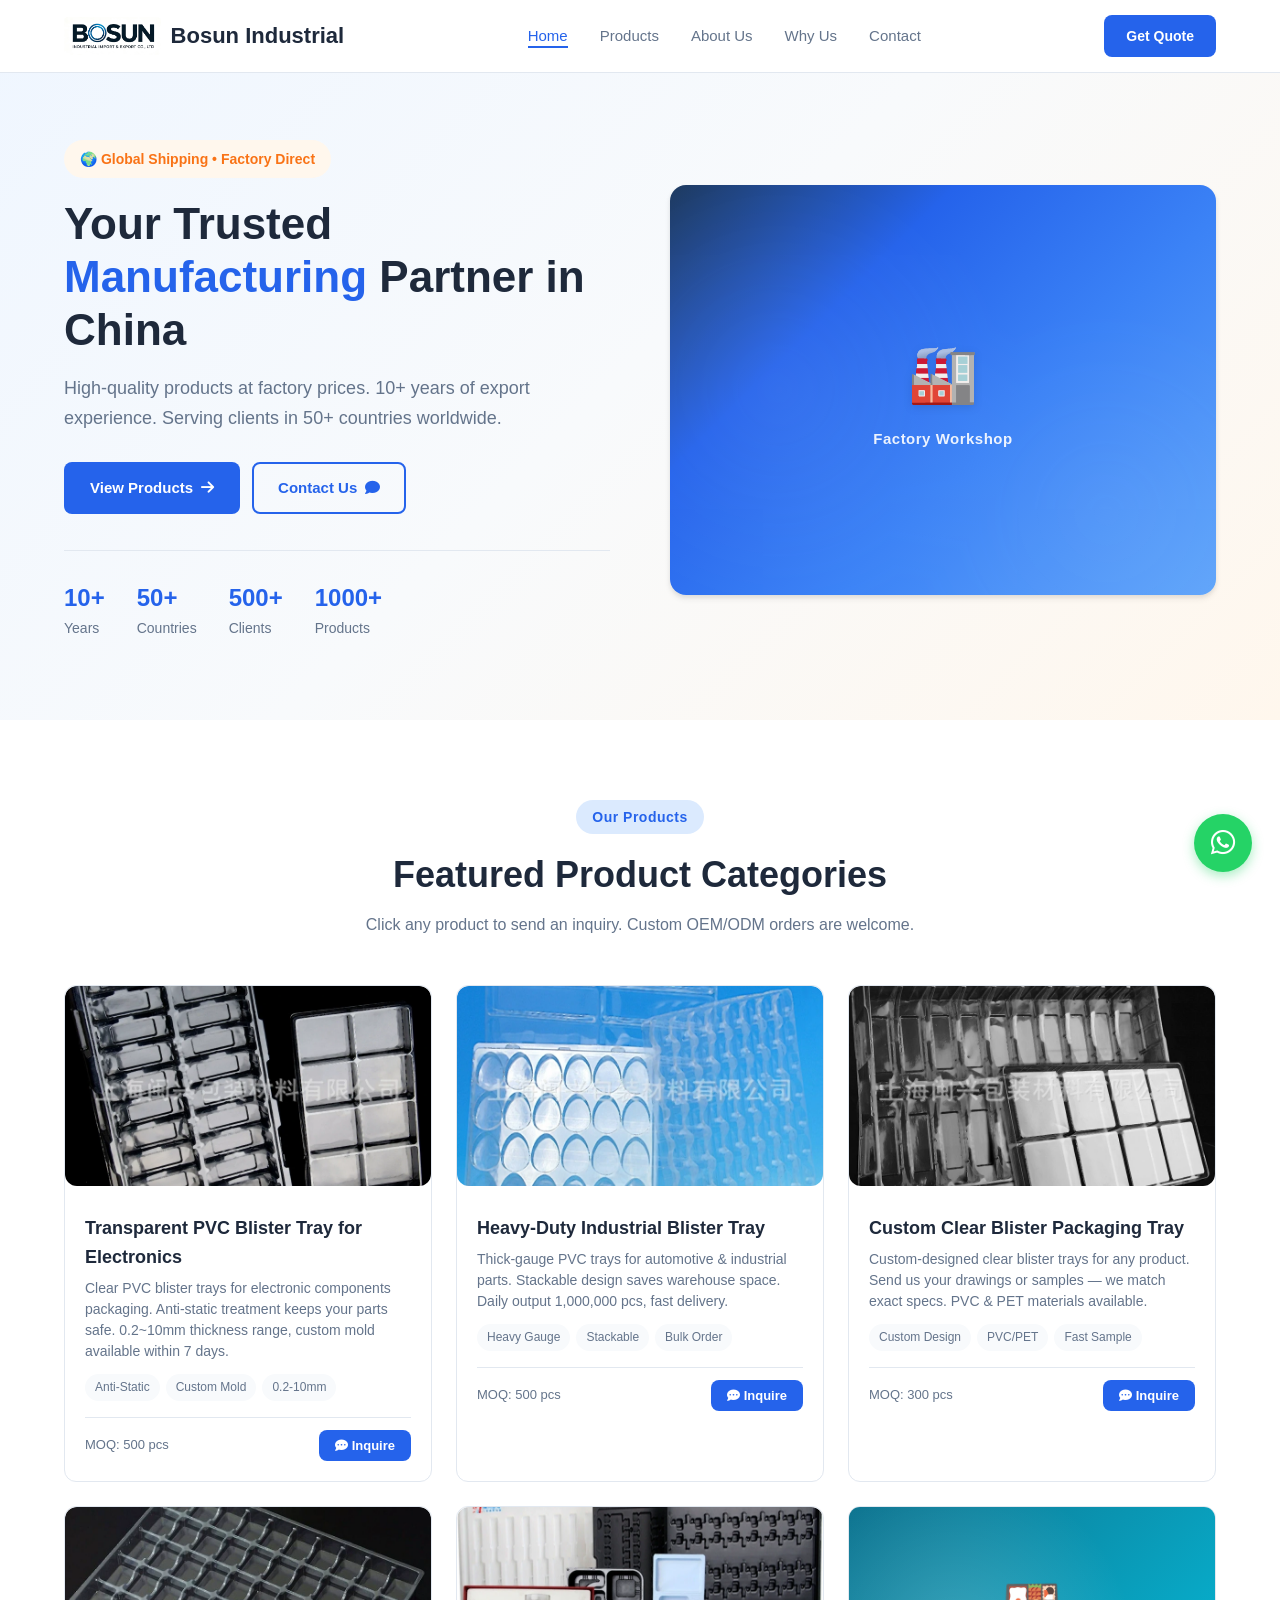
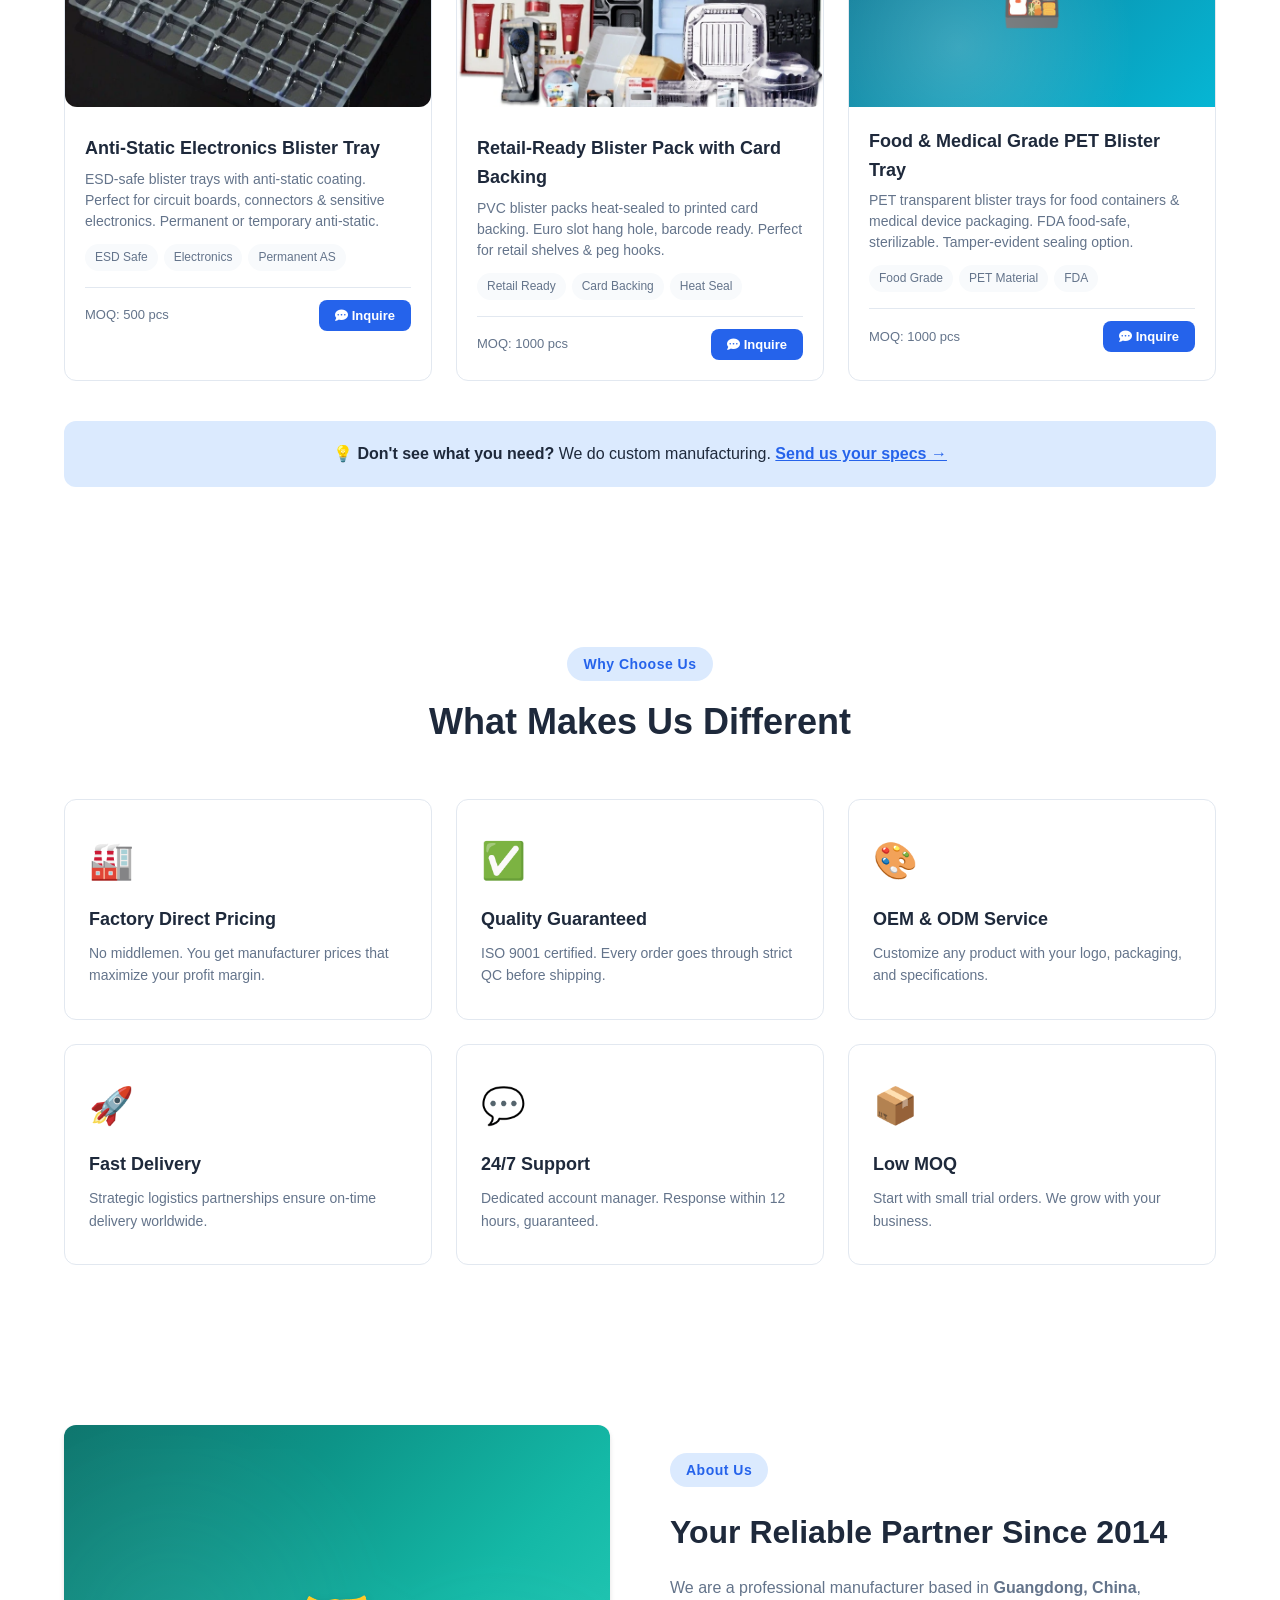
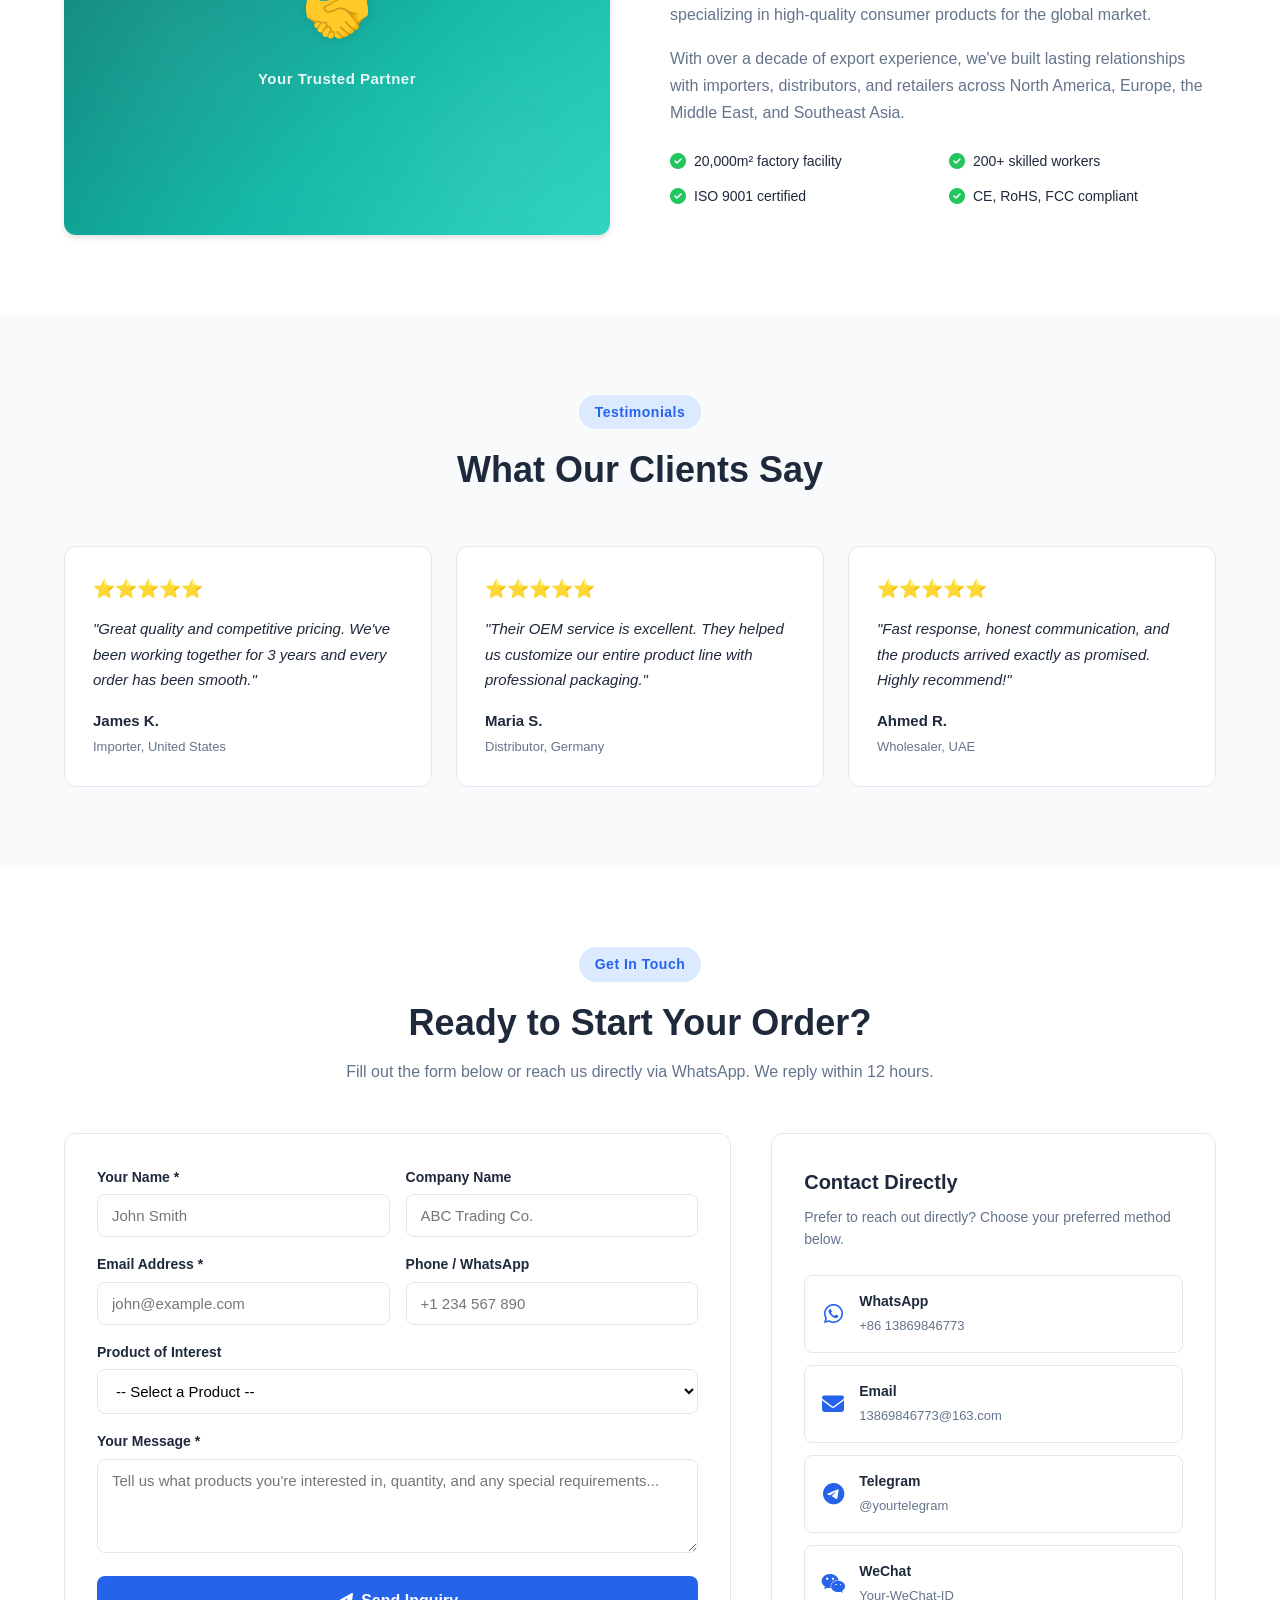
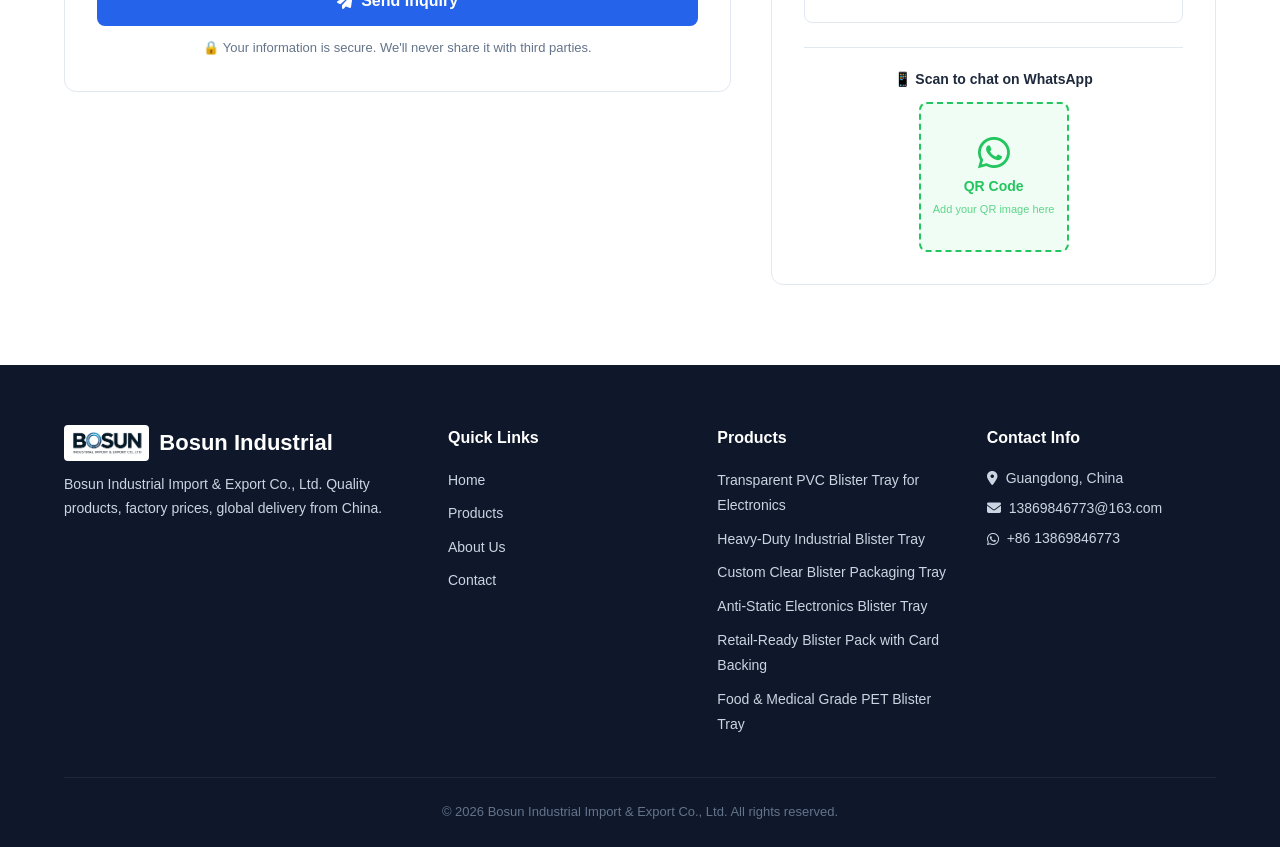
==== commit fa7a393c: "Revert to original clean design before wo-tech template" ====
--- a/index.html
+++ b/index.html
@@ -2,578 +2,329 @@
 <html lang="en">
 <head>
     <meta charset="UTF-8">
-    <meta name="viewport" content="width=device-width, initial-scale=1, shrink-to-fit=no, user-scalable=no, viewport-fit=cover">
-    <meta http-equiv="X-UA-Compatible" content="IE=edge,chrome=1">
-    <meta name="description" content="Bosun Industrial Import & Export Co., Ltd - Professional PVC Blister Packaging manufacturer. Factory direct price, global shipping from China.">
-    <meta name="keywords" content="Bosun Industrial, PVC blister tray, blister packaging, plastic tray manufacturer, China factory">
-    <title>Bosun Industrial Import & Export Co., Ltd - PVC Blister Packaging</title>
+    <meta name="viewport" content="width=device-width, initial-scale=1.0">
+    <meta name="description" content="Bosun Industrial - Professional manufacturer and supplier. Factory direct price, global shipping from China.">
+    <title>Bosun Industrial Import & Export Co., Ltd</title>
     <link rel="stylesheet" href="css/style.css">
+    <!-- Font Awesome - bootcdn for China access -->
     <link rel="stylesheet" href="https://cdn.bootcdn.net/ajax/libs/font-awesome/6.5.1/css/all.min.css">
-    <link rel="stylesheet" href="https://cdn.bootcdn.net/ajax/libs/Swiper/8.4.7/swiper-bundle.min.css">
 </head>
 <body>
 
-<!-- ==================== Header ==================== -->
-<header class="header" id="header">
-    <div class="container">
-        <div class="left-logo">
-            <a class="logo" href="#home">
-                <img src="images/LOGO.png" alt="Bosun Industrial">
-                Bosun Industrial
-            </a>
-        </div>
-        <div class="right-content">
-            <div class="search-box">
-                <button type="button" id="searchBtn" aria-label="Search"><i class="fas fa-search"></i></button>
-            </div>
-            <div class="nav" id="navMenu">
-                <ul class="nav-list1 clearfix">
-                    <li class="active"><a href="#home">Home</a></li>
-                    <li><a href="#products">Products</a>
-                        <ul class="nav-list2">
-                            <li><a href="#products">All Products</a></li>
-                            <li><a href="#products">PVC Blister Trays</a></li>
-                            <li><a href="#products">Custom Orders</a></li>
-                        </ul>
-                    </li>
-                    <li><a href="#about">About</a></li>
-                    <li><a href="#process">Process</a></li>
-                    <li><a href="#contact">Contact</a></li>
-                </ul>
-            </div>
+    <!-- ========== Header / Navigation ========== -->
+    <header class="header">
+        <nav class="nav container">
+            <a href="#" class="logo"><img src="images/LOGO.png" alt="Bosun Industrial" class="logo-img"> Bosun Industrial</a>
+            <ul class="nav-menu" id="navMenu">
+                <li><a href="#home" class="nav-link active">Home</a></li>
+                <li><a href="#products" class="nav-link">Products</a></li>
+                <li><a href="#about" class="nav-link">About Us</a></li>
+                <li><a href="#why-us" class="nav-link">Why Us</a></li>
+                <li><a href="#contact" class="nav-link">Contact</a></li>
+            </ul>
+            <a href="#contact" class="btn btn-primary nav-cta">Get Quote</a>
             <button class="hamburger" id="hamburger" aria-label="Menu">
                 <span></span><span></span><span></span>
             </button>
-        </div>
-    </div>
-</header>
-
-<!-- Search Overlay -->
-<div class="search-overlay" id="searchOverlay">
-    <button class="search-close" id="searchClose">&times;</button>
-    <form onsubmit="searchProducts(event)">
-        <input type="text" id="searchInput" placeholder="Search products...">
-        <button type="submit"><i class="fas fa-search"></i></button>
-    </form>
-</div>
-
-<!-- ==================== Banner ==================== -->
-<div class="banner" id="home">
-    <div class="swiper-container" id="heroSwiper">
-        <div class="swiper-wrapper">
-            <div class="swiper-slide">
-                <div class="slide-inner banner-placeholder">
-                    <div class="slide-content">
-                        <span class="hero-badge">China Factory • Since 2014</span>
-                        <h2>Professional PVC Blister<br>Packaging Manufacturer</h2>
-                        <p>Custom Mold in 7 Days • 1M+ Daily Output • Global Shipping to 50+ Countries</p>
-                        <a href="#products" class="btn">Explore Products <i class="fas fa-arrow-right"></i></a>
-                        <a href="#contact" class="btn btn-outline-white">Get Quote <i class="fas fa-comment"></i></a>
-                    </div>
-                </div>
-            </div>
-            <div class="swiper-slide">
-                <div class="slide-inner banner-placeholder" style="background: linear-gradient(135deg, #941520 0%, #b71c1c 40%, #7f1018 100%);">
-                    <div class="slide-content">
-                        <span class="hero-badge">OEM & ODM</span>
-                        <h2>Custom Blister Packaging<br>Tailored to Your Needs</h2>
-                        <p>Send drawings or samples — we match exact specs. PVC · PET · Anti-Static · Food Grade</p>
-                        <a href="#contact" class="btn">Request Quote <i class="fas fa-paper-plane"></i></a>
-                        <a href="#process" class="btn btn-outline-white">Our Process <i class="fas fa-cog"></i></a>
-                    </div>
-                </div>
-            </div>
-            <div class="swiper-slide">
-                <div class="slide-inner banner-placeholder" style="background: linear-gradient(135deg, #0d3b1e 0%, #166534 40%, #0d3b1e 100%);">
-                    <div class="slide-content">
-                        <span class="hero-badge">Quality Certified</span>
-                        <h2>ISO 9001 • CE • RoHS<br>FDA Compliant</h2>
-                        <p>20,000m² Facility • 200+ Skilled Workers • Strict QC Every Order</p>
-                        <a href="#about" class="btn">About Us <i class="fas fa-building"></i></a>
-                        <a href="#contact" class="btn btn-outline-white">Contact Now <i class="fas fa-phone"></i></a>
-                    </div>
-                </div>
-            </div>
-        </div>
-        <div class="swiper-pagination"></div>
-        <div class="swiper-button-prev"></div>
-        <div class="swiper-button-next"></div>
-    </div>
-</div>
-
-<!-- ==================== Trust Strip ==================== -->
-<div class="trust-strip">
-    <div class="container">
-        <div class="trust-items">
-            <div class="trust-item"><i class="fas fa-medal"></i> ISO 9001:2015</div>
-            <div class="trust-item"><i class="fas fa-shield-alt"></i> CE / RoHS / FDA</div>
-            <div class="trust-item"><i class="fas fa-truck-fast"></i> Global Shipping</div>
-            <div class="trust-item"><i class="fas fa-cube"></i> Low MOQ 300 pcs</div>
-            <div class="trust-item"><i class="fas fa-clock"></i> 7-Day Sample</div>
-            <div class="trust-item"><i class="fas fa-headset"></i> 24/7 Support</div>
-        </div>
-    </div>
-</div>
-
-<!-- ==================== Main Products ==================== -->
-<div class="index-main-product space" id="products">
-    <div class="container">
-        <div class="common-title wow fadeInDown">
-            <span class="section-tag">Our Products</span>
-            <h2>main <strong>products</strong></h2>
-            <p class="section-subtitle">Click any product to send an inquiry directly. Custom sizes & materials available.</p>
-        </div>
-        <!-- Category tabs -->
-        <div class="product-tabs wow fadeInUp">
-            <button class="tab-btn active" onclick="renderProducts('all');setActiveTab(this)">All</button>
-            <button class="tab-btn" onclick="renderProducts('blister');setActiveTab(this)">PVC Blister Trays</button>
-            <button class="tab-btn" onclick="renderProducts('blister');setActiveTab(this)">Anti-Static Series</button>
-            <button class="tab-btn" onclick="renderProducts('blister');setActiveTab(this)">Food & Medical Grade</button>
-        </div>
-        <ul class="main-list row" id="productGrid"><!-- JS render --></ul>
-        <div class="text-center wow fadeInUp">
-            <p class="products-note">💡 <strong>Don't see what you need?</strong> We do custom manufacturing. <a href="#contact">Send us your specs →</a></p>
-            <a class="more-btn" href="#contact">Inquire Now <i class="fas fa-arrow-right"></i></a>
-        </div>
-    </div>
-</div>
-
-<!-- ==================== Stats Counter ==================== -->
-<div class="index-video lazy" style="background: linear-gradient(135deg, #13185a 0%, #0f1440 50%, #1a1f6e 100%);">
-    <div class="container">
-        <a class="video-box wow zoomIn" href="javascript:;" id="videoPlayBtn" title="Watch our factory video"></a>
-        <p class="video-label wow fadeInUp">Watch Our Factory Tour</p>
-        <ul class="num wow fadeInUp">
-            <li><div class="item"><h6 class="counter" data-target="12">0</h6><p><sup>+</sup><sub>Years Experience</sub></p></div></li>
-            <li><div class="item"><h6 class="counter" data-target="2014">0</h6><p><sup>Year</sup><sub>Founded in</sub></p></div></li>
-            <li><div class="item"><h6 class="counter" data-target="50">0</h6><p><sup>+</sup><sub>Countries Served</sub></p></div></li>
-            <li><div class="item"><h6 class="counter" data-target="588">0</h6><p><sup>+</sup><sub>Happy Clients</sub></p></div></li>
-        </ul>
-    </div>
-</div>
-
-<!-- ==================== About Section ==================== -->
-<div class="index-about space" id="about">
-    <div class="container">
-        <div class="about-grid">
-            <div class="about-image wow fadeInLeft">
-                <div class="img-box">
-                    <div class="img-placeholder factory-bg">
-                        <div class="placeholder-icon">🏭</div>
-                        <span>20,000m² Factory • Guangdong, China</span>
-                    </div>
-                </div>
-            </div>
-            <div class="about-text wow fadeInRight">
-                <span class="section-tag">About Bosun Industrial</span>
-                <h2>Your Trusted Blister Packaging Partner Since 2014</h2>
-                <p>Based in <strong>Guangdong, China</strong> — the heart of global manufacturing — Bosun Industrial Import & Export Co., Ltd specializes in high-quality PVC and PET blister packaging trays for electronics, automotive, food, medical, and retail industries.</p>
-                <p>From a small workshop to a <strong>20,000m² modern facility with 200+ skilled workers</strong>, we now serve 500+ clients across 50+ countries. Every order — whether 300 pcs trial or 1,000,000 pcs bulk — gets the same rigorous QC treatment.</p>
-                <div class="about-highlights">
-                    <div><i class="fas fa-check-circle"></i> 20,000m² Factory Facility</div>
-                    <div><i class="fas fa-check-circle"></i> 200+ Skilled Workers</div>
-                    <div><i class="fas fa-check-circle"></i> ISO 9001:2015 Certified</div>
-                    <div><i class="fas fa-check-circle"></i> CE · RoHS · FDA Compliant</div>
-                    <div><i class="fas fa-check-circle"></i> 1,000,000+ pcs Daily Output</div>
-                    <div><i class="fas fa-check-circle"></i> 7-Day Custom Mold Turnaround</div>
-                    <div><i class="fas fa-check-circle"></i> 0.2mm–10mm Thickness Range</div>
-                    <div><i class="fas fa-check-circle"></i> PVC · PET · PP · HIPS Materials</div>
-                </div>
-            </div>
-        </div>
-    </div>
-</div>
-
-<!-- ==================== Manufacturing Process ==================== -->
-<div class="index-process space" id="process">
-    <div class="container">
-        <div class="common-title wow fadeInDown">
-            <span class="section-tag">How We Work</span>
-            <h2>manufacturing <strong>process</strong></h2>
-            <p class="section-subtitle">From your idea to final delivery — transparent and efficient every step of the way.</p>
-        </div>
-        <div class="process-steps">
-            <div class="process-step wow fadeInUp">
-                <div class="step-number">01</div>
-                <div class="step-icon"><i class="fas fa-comments"></i></div>
-                <h3>Consultation</h3>
-                <p>Share your requirements, drawings, or samples. We provide technical advice & quotation within 24 hours.</p>
-            </div>
-            <div class="process-step wow fadeInUp" data-wow-delay="0.15s">
-                <div class="step-number">02</div>
-                <div class="step-icon"><i class="fas fa-pen-ruler"></i></div>
-                <h3>Design & Mold Making</h3>
-                <p>Our engineers design the mold in CAD. Custom aluminum/copper molds ready in 5–7 working days.</p>
-            </div>
-            <div class="process-step wow fadeInUp" data-wow-delay="0.3s">
-                <div class="step-number">03</div>
-                <div class="step-icon"><i class="fas fa-flask"></i></div>
-                <h3>Sampling & Approval</h3>
-                <p>We produce free samples for your approval. Iterate until you're 100% satisfied with fit & finish.</p>
-            </div>
-            <div class="process-step wow fadeInUp" data-wow-delay="0.45s">
-                <div class="step-number">04</div>
-                <div class="step-icon"><i class="fas fa-industry"></i></div>
-                <h3>Mass Production</h3>
-                <p>Full-scale production with inline QC inspection. 1M+ pcs/day capacity ensures on-time delivery.</p>
-            </div>
-            <div class="process-step wow fadeInUp" data-wow-delay="0.6s">
-                <div class="step-number">05</div>
-                <div class="step-icon"><i class="fas fa-check-double"></i></div>
-                <h3>QC & Packaging</h3>
-                <p>Random sampling inspection per AQL standard. Bulk packed or retail-ready with your branding.</p>
-            </div>
-            <div class="process-step wow fadeInUp" data-wow-delay="0.75s">
-                <div class="step-number">06</div>
-                <div class="step-icon"><i class="fas fa-ship"></i></div>
-                <h3>Shipping & After-Sales</h3>
-                <p>Sea/Air/Express — we handle the best logistics for your market. 12-month quality warranty included.</p>
-            </div>
-        </div>
-    </div>
-</div>
-
-<!-- ==================== Why Us ==================== -->
-<div class="index-features space" id="why-us">
-    <div class="container">
-        <div class="common-title wow fadeInDown">
-            <span class="section-tag">Why Choose Us</span>
-            <h2>what makes us <strong>different</strong></h2>
-        </div>
-        <div class="features-grid">
-            <div class="feature-card wow fadeInUp">
-                <div class="feature-icon"><i class="fas fa-tags"></i></div>
-                <h3>Factory Direct Pricing</h3>
-                <p>Cut out middlemen — buy straight from the source. Save 15–30% compared to trading companies.</p>
-            </div>
-            <div class="feature-card wow fadeInUp">
-                <div class="feature-icon"><i class="fas fa-microscope"></i></div>
-                <h3>Rigorous Quality Control</h3>
-                <p>Every batch tested for dimensions, clarity, strength & anti-static properties before release.</p>
-            </div>
-            <div class="feature-card wow fadeInUp">
-                <div class="feature-icon"><i class="fas fa-paint-brush"></i></div>
-                <h3>Full Customization</h3>
-                <p>Custom shapes, thickness, colors, anti-static coating, printing & card backing — your design, our execution.</p>
-            </div>
-            <div class="feature-card wow fadeInUp">
-                <div class="feature-icon"><i class="fas fa-truck-fast"></i></div>
-                <h3>On-Time Delivery</h3>
-                <p>98.5% on-time delivery rate. We plan backward from your deadline — not our convenience.</p>
-            </div>
-            <div class="feature-card wow fadeInUp">
-                <div class="feature-icon"><i class="fas fa-seedling"></i></div>
-                <h3>Eco-Friendly Options</h3>
-                <p>Recyclable PET & RPET materials available. Biodegradable options coming soon.</p>
-            </div>
-            <div class="feature-card wow fadeInUp">
-                <div class="feature-icon"><i class="fas fa-hand-holding-heart"></i></div>
-                <h3>Small Orders Welcome</h3>
-                <p>MOQ starting from just 300 pcs. We grow with startups — unlike factories that demand 10,000+ MOQ.</p>
-            </div>
-        </div>
-    </div>
-</div>
-
-<!-- ==================== Industries Served ==================== -->
-<div class="index-industries space">
-    <div class="container">
-        <div class="common-title wow fadeInDown">
-            <span class="section-tag">Industries</span>
-            <h2>who we <strong>serve</strong></h2>
-        </div>
-        <div class="industries-grid">
-            <div class="industry-card wow fadeInUp">
-                <div class="industry-img"><i class="fas fa-microchip"></i></div>
-                <h4>Electronics</h4>
-                <p>Anti-static trays for PCBs, connectors, chips & components</p>
-            </div>
-            <div class="industry-card wow fadeInUp">
-                <div class="industry-img"><i class="fas fa-car"></i></div>
-                <h4>Automotive</h4>
-                <p>Heavy-gauge trays for auto parts, sensors & hardware</p>
-            </div>
-            <div class="industry-card wow fadeInUp">
-                <div class="industry-img"><i class="fas fa-utensils"></i></div>
-                <h4>Food Packaging</h4>
-                <p>FDA food-safe PET trays for containers & takeaway</p>
-            </div>
-            <div class="industry-card wow fadeInUp">
-                <div class="industry-img"><i class="fas fa-stethoscope"></i></div>
-                <h4>Medical Devices</h4>
-                <p>Sterilizable trays for surgical tools & medical kits</p>
-            </div>
-            <div class="industry-card wow fadeInUp">
-                <div class="industry-img"><i class="fas fa-store"></i></div>
-                <h4>Retail</h4>
-                <p>Blister packs with card backing for retail shelves</p>
-            </div>
-            <div class="industry-card wow fadeInUp">
-                <div class="industry-img"><i class="fas fa-hard-hat"></i></div>
-                <h4>Industrial Parts</h4>
-                <p>Stackable trays for tools, hardware & spare parts</p>
-            </div>
-        </div>
-    </div>
-</div>
-
-<!-- ==================== Testimonials ==================== -->
-<div class="index-new space">
-    <div class="container">
-        <div class="common-title wow fadeInDown">
-            <span class="section-tag">Testimonials</span>
-            <h2>what our <strong>clients say</strong></h2>
-        </div>
-        <div class="new-slick wow fadeInUp" id="testimonialSlider">
-            <div class="item">
-                <div class="pic"><div class="img-box testimonial-bg-1"><span class="testimonial-avatar">JK</span></div></div>
-                <div class="intro">
+        </nav>
+    </header>
+
+    <!-- ========== Hero Section ========== -->
+    <section class="hero" id="home">
+        <div class="container hero-content">
+            <div class="hero-text">
+                <span class="hero-badge">🌍 Global Shipping • Factory Direct</span>
+                <h1>Your Trusted <span class="highlight">Manufacturing</span> Partner in China</h1>
+                <p>High-quality products at factory prices. 10+ years of export experience. Serving clients in 50+ countries worldwide.</p>
+                <div class="hero-buttons">
+                    <a href="#products" class="btn btn-primary">View Products <i class="fas fa-arrow-right"></i></a>
+                    <a href="#contact" class="btn btn-outline">Contact Us <i class="fas fa-comment"></i></a>
+                </div>
+                <div class="hero-stats">
+                    <div class="stat"><strong>10+</strong> Years</div>
+                    <div class="stat"><strong>50+</strong> Countries</div>
+                    <div class="stat"><strong>500+</strong> Clients</div>
+                    <div class="stat"><strong>1000+</strong> Products</div>
+                </div>
+            </div>
+            <div class="hero-image">
+                <div class="img-placeholder factory-bg">
+                    <div class="placeholder-icon">🏭</div>
+                    <span>Factory Workshop</span>
+                </div>
+            </div>
+        </div>
+    </section>
+
+    <!-- ========== Products Section ========== -->
+    <section class="products section" id="products">
+        <div class="container">
+            <div class="section-header">
+                <span class="section-tag">Our Products</span>
+                <h2>Featured Product Categories</h2>
+                <p>Click any product to send an inquiry. Custom OEM/ODM orders are welcome.</p>
+            </div>
+
+            <div class="product-grid" id="productGrid">
+                <!-- Product cards rendered by JS -->
+            </div>
+
+            <div class="products-note">
+                <p>💡 <strong>Don't see what you need?</strong> We do custom manufacturing. <a href="#contact">Send us your specs →</a></p>
+            </div>
+        </div>
+    </section>
+
+    <!-- ========== Why Us Section ========== -->
+    <section class="why-us section" id="why-us">
+        <div class="container">
+            <div class="section-header">
+                <span class="section-tag">Why Choose Us</span>
+                <h2>What Makes Us Different</h2>
+            </div>
+            <div class="features-grid">
+                <div class="feature-card">
+                    <div class="feature-icon">🏭</div>
+                    <h3>Factory Direct Pricing</h3>
+                    <p>No middlemen. You get manufacturer prices that maximize your profit margin.</p>
+                </div>
+                <div class="feature-card">
+                    <div class="feature-icon">✅</div>
+                    <h3>Quality Guaranteed</h3>
+                    <p>ISO 9001 certified. Every order goes through strict QC before shipping.</p>
+                </div>
+                <div class="feature-card">
+                    <div class="feature-icon">🎨</div>
+                    <h3>OEM & ODM Service</h3>
+                    <p>Customize any product with your logo, packaging, and specifications.</p>
+                </div>
+                <div class="feature-card">
+                    <div class="feature-icon">🚀</div>
+                    <h3>Fast Delivery</h3>
+                    <p>Strategic logistics partnerships ensure on-time delivery worldwide.</p>
+                </div>
+                <div class="feature-card">
+                    <div class="feature-icon">💬</div>
+                    <h3>24/7 Support</h3>
+                    <p>Dedicated account manager. Response within 12 hours, guaranteed.</p>
+                </div>
+                <div class="feature-card">
+                    <div class="feature-icon">📦</div>
+                    <h3>Low MOQ</h3>
+                    <p>Start with small trial orders. We grow with your business.</p>
+                </div>
+            </div>
+        </div>
+    </section>
+
+    <!-- ========== About Section ========== -->
+    <section class="about section" id="about">
+        <div class="container">
+            <div class="about-grid">
+                <div class="about-image">
+                    <div class="img-placeholder team-bg">
+                        <div class="placeholder-icon">🤝</div>
+                        <span>Your Trusted Partner</span>
+                    </div>
+                </div>
+                <div class="about-text">
+                    <span class="section-tag">About Us</span>
+                    <h2>Your Reliable Partner Since 2014</h2>
+                    <p>We are a professional manufacturer based in <strong>Guangdong, China</strong>, specializing in high-quality consumer products for the global market.</p>
+                    <p>With over a decade of export experience, we've built lasting relationships with importers, distributors, and retailers across North America, Europe, the Middle East, and Southeast Asia.</p>
+                    <div class="about-highlights">
+                        <div><i class="fas fa-check-circle"></i> 20,000m² factory facility</div>
+                        <div><i class="fas fa-check-circle"></i> 200+ skilled workers</div>
+                        <div><i class="fas fa-check-circle"></i> ISO 9001 certified</div>
+                        <div><i class="fas fa-check-circle"></i> CE, RoHS, FCC compliant</div>
+                    </div>
+                </div>
+            </div>
+        </div>
+    </section>
+
+    <!-- ========== Testimonials ========== -->
+    <section class="testimonials section">
+        <div class="container">
+            <div class="section-header">
+                <span class="section-tag">Testimonials</span>
+                <h2>What Our Clients Say</h2>
+            </div>
+            <div class="testimonial-grid">
+                <div class="testimonial-card">
                     <div class="stars">⭐⭐⭐⭐⭐</div>
-                    <h6>"Quality has been consistently excellent"</h6>
-                    <div class="txt">We import 200,000 blister trays monthly from Bosun. In 3 years, zero quality complaints from our end customers. Communication is fast and professional.</div>
-                    <div class="date"><strong>James K.</strong> · Electronics Importer, USA</div>
-                </div>
-            </div>
-            <div class="item">
-                <div class="pic"><div class="img-box testimonial-bg-2"><span class="testimonial-avatar">MS</span></div></div>
-                <div class="intro">
+                    <p>"Great quality and competitive pricing. We've been working together for 3 years and every order has been smooth."</p>
+                    <div class="client">
+                        <strong>James K.</strong>
+                        <span>Importer, United States</span>
+                    </div>
+                </div>
+                <div class="testimonial-card">
                     <div class="stars">⭐⭐⭐⭐⭐</div>
-                    <h6>"They saved our product launch"</h6>
-                    <div class="txt">Our original supplier delayed 3 weeks. Bosun made the custom mold in 5 days and delivered 10,000 pcs in 2 weeks. Incredible turnaround.</div>
-                    <div class="date"><strong>Maria S.</strong> · Retail Brand, Germany</div>
-                </div>
-            </div>
-            <div class="item">
-                <div class="pic"><div class="img-box testimonial-bg-3"><span class="testimonial-avatar">AR</span></div></div>
-                <div class="intro">
+                    <p>"Their OEM service is excellent. They helped us customize our entire product line with professional packaging."</p>
+                    <div class="client">
+                        <strong>Maria S.</strong>
+                        <span>Distributor, Germany</span>
+                    </div>
+                </div>
+                <div class="testimonial-card">
                     <div class="stars">⭐⭐⭐⭐⭐</div>
-                    <h6>"Best supplier we've found in China"</h6>
-                    <div class="txt">Visited the factory in Guangdong — very impressive. Clean, organized, professional. Been ordering quarterly for 2 years, never a single issue.</div>
-                    <div class="date"><strong>Ahmed R.</strong> · Wholesaler, UAE</div>
-                </div>
-            </div>
-            <div class="item">
-                <div class="pic"><div class="img-box testimonial-bg-4"><span class="testimonial-avatar">LT</span></div></div>
-                <div class="intro">
-                    <div class="stars">⭐⭐⭐⭐⭐</div>
-                    <h6>"Perfect for small businesses like ours"</h6>
-                    <div class="txt">Started with just 500 pcs as a trial. Now ordering 50,000 monthly. They actually care about small customers. Highly recommend for startups.</div>
-                    <div class="date"><strong>Lisa T.</strong> · E-commerce Brand, Canada</div>
-                </div>
-            </div>
-            <div class="item">
-                <div class="pic"><div class="img-box testimonial-bg-5"><span class="testimonial-avatar">PN</span></div></div>
-                <div class="intro">
-                    <div class="stars">⭐⭐⭐⭐⭐</div>
-                    <h6>"Professional from quote to delivery"</h6>
-                    <div class="txt">Quoted within 4 hours. Samples shipped free of charge. Production updates every 2 days. This is how all Chinese suppliers should operate.</div>
-                    <div class="date"><strong>Pierre N.</strong> · Distributor, France</div>
-                </div>
-            </div>
-        </div>
-    </div>
-</div>
-
-<!-- ==================== FAQ ==================== -->
-<div class="index-faq space">
-    <div class="container">
-        <div class="common-title wow fadeInDown">
-            <span class="section-tag">FAQ</span>
-            <h2>frequently asked <strong>questions</strong></h2>
-        </div>
-        <div class="faq-list wow fadeInUp">
-            <div class="faq-item">
-                <div class="faq-question" onclick="toggleFAQ(this)">
-                    <span>What's your minimum order quantity (MOQ)?</span>
-                    <i class="fas fa-plus"></i>
-                </div>
-                <div class="faq-answer">
-                    <p>Our standard MOQ is 300–500 pcs depending on the product complexity. For custom molds, MOQ starts at 1,000 pcs. We're happy to accommodate trial orders for new clients — just ask!</p>
-                </div>
-            </div>
-            <div class="faq-item">
-                <div class="faq-question" onclick="toggleFAQ(this)">
-                    <span>How long does custom mold making take?</span>
-                    <i class="fas fa-plus"></i>
-                </div>
-                <div class="faq-answer">
-                    <p>Simple molds: 3–5 working days. Complex multi-cavity molds: 7–10 working days. Rush service available for urgent projects — contact us for availability.</p>
-                </div>
-            </div>
-            <div class="faq-item">
-                <div class="faq-question" onclick="toggleFAQ(this)">
-                    <span>What materials do you work with?</span>
-                    <i class="fas fa-plus"></i>
-                </div>
-                <div class="faq-answer">
-                    <p>PVC (clear, colored, anti-static), PET (food-grade, recyclable), PP, HIPS, and more. Thickness range: 0.2mm to 10mm. Tell us your application and we'll recommend the best material.</p>
-                </div>
-            </div>
-            <div class="faq-item">
-                <div class="faq-question" onclick="toggleFAQ(this)">
-                    <span>Do you provide free samples?</span>
-                    <i class="fas fa-plus"></i>
-                </div>
-                <div class="faq-answer">
-                    <p>Yes! We provide free existing samples. Custom mold samples require a small mold fee (refunded on first bulk order). Customers cover shipping cost.</p>
-                </div>
-            </div>
-            <div class="faq-item">
-                <div class="faq-question" onclick="toggleFAQ(this)">
-                    <span>What shipping methods do you offer?</span>
-                    <i class="fas fa-plus"></i>
-                </div>
-                <div class="faq-answer">
-                    <p>Sea freight (most economical for bulk), air freight (7–10 days), and express courier DHL/FedEx/UPS (3–5 days). We can ship to your freight forwarder or arrange door-to-door delivery.</p>
-                </div>
-            </div>
-            <div class="faq-item">
-                <div class="faq-question" onclick="toggleFAQ(this)">
-                    <span>What payment terms do you accept?</span>
-                    <i class="fas fa-plus"></i>
-                </div>
-                <div class="faq-answer">
-                    <p>T/T (bank transfer), L/C at sight, Western Union, and Alibaba Trade Assurance for first orders. Standard terms: 30% deposit, 70% balance before shipment or against B/L copy.</p>
-                </div>
-            </div>
-        </div>
-    </div>
-</div>
-
-<!-- ==================== CTA Section ==================== -->
-<div class="index-cta">
-    <div class="container">
-        <div class="cta-box wow zoomIn">
-            <h2>Ready to Start Your Blister Packaging Project?</h2>
-            <p>Send us your drawings or samples — we'll quote within 24 hours. Free consultation, no obligation.</p>
-            <div class="cta-buttons">
-                <a href="#contact" class="btn-cta-primary">Get Free Quote <i class="fas fa-arrow-right"></i></a>
-                <a href="https://wa.me/8613869846773" class="btn-cta-whatsapp" target="_blank" rel="noopener"><i class="fab fa-whatsapp"></i> WhatsApp Chat</a>
-            </div>
-        </div>
-    </div>
-</div>
-
-<!-- ==================== Contact Section ==================== -->
-<div class="index-contact space" id="contact">
-    <div class="container">
-        <div class="common-title wow fadeInDown">
-            <span class="section-tag">Get In Touch</span>
-            <h2>contact <strong>us today</strong></h2>
-            <p class="section-subtitle">Fill the form or reach out directly. We reply within 12 hours — guaranteed.</p>
-        </div>
-        <div class="contact-grid">
-            <div class="contact-form-wrap wow fadeInLeft">
-                <form id="contactForm">
+                    <p>"Fast response, honest communication, and the products arrived exactly as promised. Highly recommend!"</p>
+                    <div class="client">
+                        <strong>Ahmed R.</strong>
+                        <span>Wholesaler, UAE</span>
+                    </div>
+                </div>
+            </div>
+        </div>
+    </section>
+
+    <!-- ========== Contact Section ========== -->
+    <section class="contact section" id="contact">
+        <div class="container">
+            <div class="section-header">
+                <span class="section-tag">Get In Touch</span>
+                <h2>Ready to Start Your Order?</h2>
+                <p>Fill out the form below or reach us directly via WhatsApp. We reply within 12 hours.</p>
+            </div>
+
+            <div class="contact-grid">
+                <!-- Contact Form -->
+                <form class="contact-form" id="contactForm">
                     <div class="form-row">
-                        <div class="form-group"><label for="name">Your Name *</label><input type="text" id="name" placeholder="John Smith" required></div>
-                        <div class="form-group"><label for="company">Company Name</label><input type="text" id="company" placeholder="ABC Trading Co."></div>
+                        <div class="form-group">
+                            <label for="name">Your Name *</label>
+                            <input type="text" id="name" name="name" placeholder="John Smith" required>
+                        </div>
+                        <div class="form-group">
+                            <label for="company">Company Name</label>
+                            <input type="text" id="company" name="company" placeholder="ABC Trading Co.">
+                        </div>
                     </div>
                     <div class="form-row">
-                        <div class="form-group"><label for="email">Email Address *</label><input type="email" id="email" placeholder="john@example.com" required></div>
-                        <div class="form-group"><label for="phone">Phone / WhatsApp</label><input type="text" id="phone" placeholder="+1 234 567 890"></div>
-                    </div>
-                    <div class="form-group"><label for="product">Product of Interest</label><select id="product"><option value="">-- Select a Product --</option></select></div>
-                    <div class="form-group"><label for="message">Your Message *</label><textarea id="message" rows="4" placeholder="Tell us what products you're interested in, quantity, and any special requirements..." required></textarea></div>
-                    <button type="submit" class="btn-submit"><i class="fas fa-paper-plane"></i> Send Inquiry</button>
-                    <p class="form-note">🔒 Your information is secure. We never share with third parties.</p>
+                        <div class="form-group">
+                            <label for="email">Email Address *</label>
+                            <input type="email" id="email" name="email" placeholder="john@example.com" required>
+                        </div>
+                        <div class="form-group">
+                            <label for="phone">Phone / WhatsApp</label>
+                            <input type="text" id="phone" name="phone" placeholder="+1 234 567 890">
+                        </div>
+                    </div>
+                    <div class="form-group">
+                        <label for="product">Product of Interest</label>
+                        <select id="product" name="product">
+                            <option value="">-- Select a Product --</option>
+                        </select>
+                    </div>
+                    <div class="form-group">
+                        <label for="message">Your Message *</label>
+                        <textarea id="message" name="message" rows="4"
+                                  placeholder="Tell us what products you're interested in, quantity, and any special requirements..."
+                                  required></textarea>
+                    </div>
+                    <button type="submit" class="btn btn-primary btn-block">
+                        <i class="fas fa-paper-plane"></i> Send Inquiry
+                    </button>
+                    <p class="form-note">🔒 Your information is secure. We'll never share it with third parties.</p>
                 </form>
-            </div>
-            <div class="contact-sidebar wow fadeInRight">
-                <h3>Contact Directly</h3>
-                <p>Prefer to reach out directly? Choose your preferred method below.</p>
-                <div class="contact-methods">
-                    <a href="https://wa.me/8613869846773" class="contact-method" target="_blank" rel="noopener">
-                        <i class="fab fa-whatsapp"></i>
-                        <div><strong>WhatsApp</strong><span>+86 13869846773</span></div>
-                    </a>
-                    <a href="mailto:13869846773@163.com" class="contact-method">
-                        <i class="fas fa-envelope"></i>
-                        <div><strong>Email</strong><span>13869846773@163.com</span></div>
-                    </a>
-                    <div class="contact-method"><i class="fab fa-weixin"></i><div><strong>WeChat</strong><span>13869846773</span></div></div>
-                </div>
-                <div class="contact-hours">
-                    <h4><i class="far fa-clock"></i> Business Hours</h4>
-                    <p>Monday – Saturday: 8:00 AM – 8:00 PM (GMT+8)</p>
-                    <p>Sunday: 10:00 AM – 6:00 PM (GMT+8)</p>
-                </div>
-            </div>
-        </div>
-    </div>
-</div>
-
-<!-- ==================== Footer ==================== -->
-<footer class="footer">
-    <div class="container">
-        <div class="footer-content">
-            <div class="footer-col">
-                <div class="title"><h2>mail subscription</h2></div>
-                <p style="margin-bottom:15px;">Get product updates, industry news & special offers.</p>
-                <div class="footer-subscribe">
-                    <form id="subscribeForm">
-                        <input type="email" placeholder="Enter your e-mail address:" required>
-                        <button type="submit"><i class="fas fa-paper-plane"></i></button>
-                    </form>
-                </div>
-                <ol class="social-media">
-                    <li><a href="https://wa.me/8613869846773" target="_blank" rel="noopener"><i class="fab fa-whatsapp"></i></a></li>
-                    <li><a href="mailto:13869846773@163.com"><i class="fas fa-envelope"></i></a></li>
-                    <li><a href="#" target="_blank" rel="noopener"><i class="fab fa-linkedin-in"></i></a></li>
-                    <li><a href="#" target="_blank" rel="noopener"><i class="fab fa-facebook-f"></i></a></li>
-                </ol>
-            </div>
-            <div class="footer-col">
-                <div class="title"><h2>products</h2></div>
-                <div id="footerProductLinks"><!-- JS render --></div>
-            </div>
-            <div class="footer-col">
-                <div class="title"><h2>quick links</h2></div>
-                <p><a href="#home">· Home</a></p>
-                <p><a href="#products">· Products</a></p>
-                <p><a href="#about">· About Us</a></p>
-                <p><a href="#process">· Manufacturing Process</a></p>
-                <p><a href="#contact">· Contact</a></p>
-            </div>
-            <div class="footer-col">
-                <div class="title"><h2>contact us</h2></div>
-                <p><strong>Add：</strong><span>Dongguan, Guangdong, China 523000</span></p>
-                <p><strong>E-mail：</strong><span><a href="mailto:13869846773@163.com">13869846773@163.com</a></span></p>
-                <p><strong>Tel：</strong><span>+86 13869846773</span></p>
-                <p><strong>WhatsApp：</strong><span>+86 13869846773</span></p>
-            </div>
-        </div>
-        <div class="footer-copyright">
-            <p><span>Copyright &copy; 2026 Bosun Industrial Import &amp; Export Co., Ltd. All Rights Reserved.</span></p>
-        </div>
-    </div>
-</footer>
-
-<!-- Mobile Bottom Nav -->
-<div class="footer-xsnav">
-    <ul class="clearfix">
-        <li><a href="mailto:13869846773@163.com"><i class="fas fa-envelope"></i> Email</a></li>
-        <li><a href="#contact"><i class="fas fa-comment"></i> Message</a></li>
-        <li><a href="#products"><i class="fas fa-box"></i> Products</a></li>
-        <li><a href="https://wa.me/8613869846773" target="_blank" rel="noopener"><i class="fab fa-whatsapp"></i> WhatsApp</a></li>
-        <li><a class="gotop" href="#home"><i class="fas fa-chevron-up"></i> Top</a></li>
-    </ul>
-</div>
-
-<!-- Aside Sidebar -->
-<div class="aside-online">
-    <a class="aside-item" href="https://wa.me/8613869846773" target="_blank" rel="noopener"><i class="fab fa-whatsapp"></i><div><p>+86 13869846773</p></div></a>
-    <div class="aside-item"><i class="fab fa-weixin"></i><div><p>WeChat: 13869846773</p></div></div>
-    <a class="aside-item" href="mailto:13869846773@163.com"><i class="fas fa-envelope"></i><div><p>13869846773@163.com</p></div></a>
-    <a class="aside-item gotop-btn" href="#home"><i class="fas fa-chevron-up"></i></a>
-</div>
-
-<!-- WhatsApp Float -->
-<a href="https://wa.me/8613869846773" class="whatsapp-float" target="_blank" rel="noopener" aria-label="Chat on WhatsApp">
-    <i class="fab fa-whatsapp"></i>
-</a>
-
-<script src="https://cdn.bootcdn.net/ajax/libs/Swiper/8.4.7/swiper-bundle.min.js"></script>
-<script src="js/main.js"></script>
+
+                <!-- Contact Info Sidebar -->
+                <div class="contact-info">
+                    <h3>Contact Directly</h3>
+                    <p>Prefer to reach out directly? Choose your preferred method below.</p>
+
+                    <div class="contact-methods">
+                        <a href="https://wa.me/8613869846773" class="contact-method" target="_blank" rel="noopener">
+                            <i class="fab fa-whatsapp"></i>
+                            <div>
+                                <strong>WhatsApp</strong>
+                                <span>+86 13869846773</span>
+                            </div>
+                        </a>
+                        <a href="mailto:13869846773@163.com" class="contact-method">
+                            <i class="fas fa-envelope"></i>
+                            <div>
+                                <strong>Email</strong>
+                                <span>13869846773@163.com</span>
+                            </div>
+                        </a>
+                        <a href="https://t.me/YOUR_TELEGRAM" class="contact-method" target="_blank" rel="noopener">
+                            <i class="fab fa-telegram"></i>
+                            <div>
+                                <strong>Telegram</strong>
+                                <span>@yourtelegram</span>
+                            </div>
+                        </a>
+                        <div class="contact-method">
+                            <i class="fab fa-weixin"></i>
+                            <div>
+                                <strong>WeChat</strong>
+                                <span>Your-WeChat-ID</span>
+                            </div>
+                        </div>
+                    </div>
+
+                    <div class="contact-qr">
+                        <p>📱 <strong>Scan to chat on WhatsApp</strong></p>
+                        <div class="qr-placeholder" id="qrCode">
+                            <i class="fab fa-whatsapp"></i>
+                            <span>QR Code</span>
+                            <small>Add your QR image here</small>
+                        </div>
+                    </div>
+                </div>
+            </div>
+        </div>
+    </section>
+
+    <!-- ========== Footer ========== -->
+    <footer class="footer">
+        <div class="container">
+            <div class="footer-grid">
+                <div class="footer-brand">
+                    <h3><img src="images/LOGO.png" alt="Bosun Industrial" class="logo-img"> Bosun Industrial</h3>
+                    <p>Bosun Industrial Import & Export Co., Ltd. Quality products, factory prices, global delivery from China.</p>
+                </div>
+                <div class="footer-links">
+                    <h4>Quick Links</h4>
+                    <ul>
+                        <li><a href="#home">Home</a></li>
+                        <li><a href="#products">Products</a></li>
+                        <li><a href="#about">About Us</a></li>
+                        <li><a href="#contact">Contact</a></li>
+                    </ul>
+                </div>
+                <div class="footer-links">
+                    <h4>Products</h4>
+                    <ul id="footerProductLinks">
+                        <!-- Rendered by JS -->
+                    </ul>
+                </div>
+                <div class="footer-contact">
+                    <h4>Contact Info</h4>
+                    <p><i class="fas fa-map-marker-alt"></i> Guangdong, China</p>
+                    <p><i class="fas fa-envelope"></i> 13869846773@163.com</p>
+                    <p><i class="fab fa-whatsapp"></i> +86 13869846773</p>
+                </div>
+            </div>
+            <div class="footer-bottom">
+                <p>&copy; 2026 Bosun Industrial Import & Export Co., Ltd. All rights reserved.</p>
+            </div>
+        </div>
+    </footer>
+
+    <!-- ========== Floating WhatsApp Button ========== -->
+    <a href="https://wa.me/8613869846773" class="whatsapp-float" target="_blank" rel="noopener" aria-label="Chat on WhatsApp">
+        <i class="fab fa-whatsapp"></i>
+        <span class="whatsapp-tooltip">Chat with us!</span>
+    </a>
+
+    <!-- ========== Back to Top Button ========== -->
+    <button class="back-to-top" id="backToTop" aria-label="Back to top">
+        <i class="fas fa-chevron-up"></i>
+    </button>
+
+    <script src="js/main.js"></script>
 </body>
 </html>
--- a/css/style.css
+++ b/css/style.css
@@ -1,1400 +1,1398 @@
 /* ============================================
-   Bosun Industrial - Style (Inspired by wo-tech)
-   Color: Navy #13185a / Red #941520
+   YourCompany - Product Showcase Website
+   Professional Foreign Trade Template
    ============================================ */
 
-/* ========== CSS Variables ========== */
+/* ---------- CSS Variables ---------- */
 :root {
-    --navy: #13185a;
-    --red: #941520;
-    --dark: #1a1a1a;
-    --gray: #666;
-    --light-gray: #f5f5f5;
-    --border: #e0e0e0;
-    --white: #fff;
-    --font-condensed: Impact, 'Arial Black', 'Helvetica Neue', Arial, sans-serif;
-    font-size: 20px;
+    --primary: #2563eb;
+    --primary-dark: #1d4ed8;
+    --primary-light: #dbeafe;
+    --accent: #f97316;
+    --accent-light: #fff7ed;
+    --text: #1e293b;
+    --text-light: #64748b;
+    --bg: #ffffff;
+    --bg-gray: #f8fafc;
+    --border: #e2e8f0;
+    --shadow: 0 1px 3px rgba(0,0,0,0.08), 0 1px 2px rgba(0,0,0,0.06);
+    --shadow-md: 0 4px 6px rgba(0,0,0,0.07), 0 2px 4px rgba(0,0,0,0.06);
+    --shadow-lg: 0 10px 25px rgba(0,0,0,0.1);
+    --radius: 12px;
+    --radius-sm: 8px;
+    --transition: 0.3s ease;
+    --max-width: 1200px;
+}
+
+/* ---------- Reset & Base ---------- */
+*, *::before, *::after {
+    margin: 0;
+    padding: 0;
+    box-sizing: border-box;
+}
+
+html {
     scroll-behavior: smooth;
-}
-
-@media screen and (max-width: 767px) {
-    :root { font-size: 16px; }
-}
-
-/* ========== Reset ========== */
-*, *::before, *::after { box-sizing: border-box; margin: 0; padding: 0; }
+    scroll-padding-top: 80px;
+    -webkit-tap-highlight-color: transparent; /* remove blue flash on tap */
+    -webkit-text-size-adjust: 100%; /* prevent iOS text resize */
+}
+
 body {
-    font-family: Arial, Helvetica, sans-serif;
-    font-size: 14px;
-    color: #333;
-    overflow-x: hidden;
+    font-family: -apple-system, BlinkMacSystemFont, "Segoe UI", Roboto, "Helvetica Neue", Arial, sans-serif;
+    color: var(--text);
+    background: var(--bg);
     line-height: 1.6;
-    background: #fff;
-}
-ul, li, ol { list-style: none; }
-a { color: inherit; text-decoration: none; }
-img { max-width: 100%; height: auto; display: block; }
-button, input, textarea, select { border: none; outline: none; font-family: inherit; }
-button { cursor: pointer; background: none; }
-
+    -webkit-font-smoothing: antialiased;
+}
+
+img {
+    max-width: 100%;
+    height: auto;
+    border-radius: var(--radius);
+}
+
+a {
+    text-decoration: none;
+    color: inherit;
+}
+
+ul {
+    list-style: none;
+}
+
+/* ---------- Container ---------- */
 .container {
+    max-width: var(--max-width);
+    margin: 0 auto;
+    padding: 0 24px;
+}
+
+/* ---------- Section ---------- */
+.section {
+    padding: 80px 0;
+}
+
+.section-header {
+    text-align: center;
+    margin-bottom: 48px;
+}
+
+.section-tag {
+    display: inline-block;
+    background: var(--primary-light);
+    color: var(--primary);
+    padding: 6px 16px;
+    border-radius: 50px;
+    font-size: 14px;
+    font-weight: 600;
+    margin-bottom: 12px;
+    letter-spacing: 0.5px;
+}
+
+.section-header h2 {
+    font-size: 36px;
+    font-weight: 700;
+    color: var(--text);
+    margin-bottom: 8px;
+}
+
+.section-header p {
+    font-size: 16px;
+    color: var(--text-light);
+    max-width: 600px;
+    margin: 0 auto;
+}
+
+/* ---------- Buttons ---------- */
+.btn {
+    display: inline-flex;
+    align-items: center;
+    gap: 8px;
+    padding: 12px 24px;
+    border-radius: var(--radius-sm);
+    font-size: 15px;
+    font-weight: 600;
+    cursor: pointer;
+    transition: var(--transition);
+    border: 2px solid transparent;
+    white-space: nowrap;
+}
+
+.btn-primary {
+    background: var(--primary);
+    color: #fff;
+}
+
+.btn-primary:hover {
+    background: var(--primary-dark);
+    transform: translateY(-1px);
+    box-shadow: var(--shadow-md);
+}
+
+.btn-outline {
+    background: transparent;
+    color: var(--primary);
+    border-color: var(--primary);
+}
+
+.btn-outline:hover {
+    background: var(--primary-light);
+}
+
+.btn-block {
     width: 100%;
-    max-width: 1440px;
-    margin: 0 auto;
-    padding: 0 30px;
-}
-@media screen and (max-width: 767px) {
-    .container { padding: 0 15px; }
-}
-
-/* ========== Spacing ========== */
-.space { padding: 80px 0; }
-@media screen and (max-width: 767px) {
-    .space { padding: 50px 0; }
-}
-
-/* ========== Common Title ========== */
-.common-title {
-    text-align: center;
-    margin-bottom: 50px;
-}
-.common-title h2 {
-    font-family: var(--font-condensed);
-    font-size: 2.2rem;
-    color: var(--navy);
-    text-transform: uppercase;
-    line-height: 1.2;
-}
-.common-title h2 strong {
-    color: var(--red);
-    display: block;
-    font-size: 1.8rem;
-}
-@media screen and (max-width: 767px) {
-    .common-title { margin-bottom: 30px; }
-    .common-title h2 { font-size: 1.6rem; }
-    .common-title h2 strong { font-size: 1.3rem; }
-}
-
-/* ========== More Button ========== */
-.more-btn {
-    display: inline-block;
-    padding: 12px 45px;
-    background: var(--navy);
-    color: #fff;
-    text-transform: uppercase;
-    font-weight: 700;
-    font-size: 0.9rem;
-    letter-spacing: 1px;
-    border-radius: 3px;
-    transition: all 0.3s ease;
-    margin-top: 20px;
-}
-.more-btn:hover {
-    background: var(--red);
-    color: #fff;
-}
-
-/* ========== Image Box ========== */
-.img-box {
-    position: relative;
-    display: block;
-    overflow: hidden;
-    height: 0;
-    padding-bottom: 100%;
-    background: #f0f0f0;
-}
-.img-box img {
-    position: absolute;
-    top: 0; left: 0;
-    width: 100%; height: 100%;
-    object-fit: cover;
-    transition: transform 0.5s ease;
-}
-
-/* ========== Header ========== */
+    justify-content: center;
+    padding: 14px 24px;
+    font-size: 16px;
+}
+
+/* ---------- Header / Navigation ---------- */
 .header {
     position: fixed;
-    top: 0; left: 0; right: 0;
+    top: 0;
+    left: 0;
+    width: 100%;
     z-index: 1000;
-    background: #fff;
-    box-shadow: 0 2px 10px rgba(0,0,0,0.08);
-    height: 80px;
-}
-.header .container {
+    background: rgba(255,255,255,0.95);
+    backdrop-filter: blur(10px);
+    border-bottom: 1px solid var(--border);
+    transition: var(--transition);
+}
+
+.header.scrolled {
+    box-shadow: var(--shadow);
+}
+
+.nav {
     display: flex;
     align-items: center;
     justify-content: space-between;
-    height: 100%;
-}
-.header .left-logo { flex-shrink: 0; }
-.header .logo {
+    height: 72px;
+}
+
+.logo {
+    font-size: 22px;
+    font-weight: 700;
+    color: var(--text);
     display: flex;
     align-items: center;
     gap: 10px;
-    font-family: var(--font-condensed);
-    font-size: 1.1rem;
-    color: var(--navy);
-    font-weight: 900;
-}
-.header .logo img { height: 42px; width: auto; }
-
-/* Search */
-.search-box { position: relative; }
-.search-box > button {
-    width: 38px; height: 38px;
-    background: var(--navy);
-    border-radius: 50%;
-    color: #fff;
-    font-size: 0.9rem;
-    transition: background 0.3s;
-}
-.search-box > button:hover { background: var(--red); }
-
-.search-overlay {
-    position: fixed; top: 0; left: 0; right: 0; bottom: 0;
-    background: rgba(19,24,90,0.97);
-    z-index: 9999;
-    display: flex;
-    align-items: center; justify-content: center;
-    opacity: 0; visibility: hidden;
-    transition: all 0.3s;
-}
-.search-overlay.active { opacity: 1; visibility: visible; }
-.search-overlay .search-close {
-    position: absolute; top: 30px; right: 30px;
-    width: 40px; height: 40px;
-    color: #fff; font-size: 1.5rem;
-    cursor: pointer;
-}
-.search-overlay form {
-    width: 600px; max-width: 90vw;
-    display: flex;
-    border-bottom: 2px solid rgba(255,255,255,0.5);
-}
-.search-overlay form input {
-    flex: 1;
-    background: none;
-    color: #fff;
-    font-size: 1.5rem;
-    padding: 15px 0;
-}
-.search-overlay form input::placeholder { color: rgba(255,255,255,0.5); }
-.search-overlay form button {
-    color: #fff;
-    font-size: 1.5rem;
-    padding: 15px;
-    cursor: pointer;
-}
-
-/* Navigation */
-.nav { display: flex; align-items: center; }
-.nav-list1 {
-    display: flex;
-    gap: 5px;
-}
-.nav-list1 > li { position: relative; }
-.nav-list1 > li > a {
-    display: block;
-    padding: 28px 14px;
-    font-weight: 700;
-    font-size: 0.8rem;
-    color: #333;
-    text-transform: uppercase;
-    transition: color 0.3s;
-    white-space: nowrap;
-}
-.nav-list1 > li > a:hover,
-.nav-list1 > li.active > a { color: var(--red); }
-
-/* Dropdown */
-.nav-list2 {
+}
+
+.logo-img {
+    height: 38px;
+    width: auto;
+    border-radius: 4px;
+}
+
+.nav-menu {
+    display: flex;
+    gap: 32px;
+}
+
+.nav-link {
+    font-size: 15px;
+    font-weight: 500;
+    color: var(--text-light);
+    transition: var(--transition);
+    position: relative;
+}
+
+.nav-link::after {
+    content: '';
     position: absolute;
-    top: 100%; left: 0;
-    background: #fff;
-    min-width: 200px;
-    box-shadow: 0 5px 20px rgba(0,0,0,0.1);
-    opacity: 0; visibility: hidden;
-    transform: translateY(10px);
-    transition: all 0.3s;
-    padding: 10px 0;
-    z-index: 10;
-}
-.nav-list1 > li:hover .nav-list2 {
-    opacity: 1; visibility: visible;
-    transform: translateY(0);
-}
-.nav-list2 > li > a {
-    display: block;
-    padding: 10px 20px;
-    font-size: 0.8rem;
-    color: #333;
-    transition: all 0.3s;
-}
-.nav-list2 > li > a:hover {
-    color: var(--red);
-    padding-left: 25px;
-}
-
-/* Hamburger */
+    bottom: -4px;
+    left: 0;
+    width: 0;
+    height: 2px;
+    background: var(--primary);
+    transition: var(--transition);
+}
+
+.nav-link:hover,
+.nav-link.active {
+    color: var(--primary);
+}
+
+.nav-link:hover::after,
+.nav-link.active::after {
+    width: 100%;
+}
+
+.nav-cta {
+    padding: 8px 20px;
+    font-size: 14px;
+}
+
 .hamburger {
     display: none;
     flex-direction: column;
     gap: 5px;
+    background: none;
+    border: none;
     cursor: pointer;
-    padding: 5px;
-    z-index: 1001;
-}
+    padding: 4px;
+}
+
 .hamburger span {
     display: block;
-    width: 25px; height: 2px;
-    background: var(--navy);
-    transition: all 0.3s;
-}
-.hamburger.active span:nth-child(1) { transform: rotate(45deg) translate(5px,5px); }
-.hamburger.active span:nth-child(2) { opacity: 0; }
-.hamburger.active span:nth-child(3) { transform: rotate(-45deg) translate(5px,-5px); }
-
-@media screen and (max-width: 1199px) {
-    .nav-list1 { display: none; }
-    .nav-list1.active {
-        display: flex;
-        flex-direction: column;
-        position: fixed;
-        top: 80px; left: 0; right: 0; bottom: 0;
-        background: #fff;
-        padding: 20px;
-        overflow-y: auto;
-        gap: 0;
-    }
-    .nav-list1 > li > a { padding: 15px 0; border-bottom: 1px solid #eee; }
-    .nav-list2 {
-        position: static;
-        opacity: 1; visibility: visible;
-        transform: none;
-        box-shadow: none;
-        padding: 0 0 0 15px;
-        display: none;
-    }
-    .nav-list1 > li.open .nav-list2 { display: block; }
-    .hamburger { display: flex; }
-}
-
-/* ========== Banner / Hero Swiper ========== */
-.banner {
+    width: 24px;
+    height: 2px;
+    background: var(--text);
+    border-radius: 2px;
+    transition: var(--transition);
+}
+
+.hamburger.active span:nth-child(1) {
+    transform: rotate(45deg) translate(5px, 5px);
+}
+
+.hamburger.active span:nth-child(2) {
+    opacity: 0;
+}
+
+.hamburger.active span:nth-child(3) {
+    transform: rotate(-45deg) translate(5px, -5px);
+}
+
+/* ---------- Hero ---------- */
+.hero {
+    padding: 140px 0 80px;
+    background: linear-gradient(135deg, #eff6ff 0%, #f8fafc 50%, #fff7ed 100%);
+}
+
+.hero-content {
+    display: grid;
+    grid-template-columns: 1fr 1fr;
+    gap: 60px;
+    align-items: center;
+}
+
+.hero-badge {
+    display: inline-block;
+    background: var(--accent-light);
+    color: var(--accent);
+    padding: 8px 16px;
+    border-radius: 50px;
+    font-size: 14px;
+    font-weight: 600;
+    margin-bottom: 20px;
+}
+
+.hero-text h1 {
+    font-size: 44px;
+    font-weight: 800;
+    line-height: 1.2;
+    margin-bottom: 16px;
+    color: var(--text);
+}
+
+.highlight {
+    color: var(--primary);
+    position: relative;
+}
+
+.highlight::after {
+    content: '';
+    position: absolute;
+    bottom: 2px;
+    left: 0;
+    width: 100%;
+    height: 8px;
+    background: var(--primary-light);
+    border-radius: 4px;
+    z-index: -1;
+}
+
+.hero-text p {
+    font-size: 18px;
+    color: var(--text-light);
+    margin-bottom: 28px;
+    line-height: 1.7;
+}
+
+.hero-buttons {
+    display: flex;
+    gap: 12px;
+    margin-bottom: 36px;
+}
+
+.hero-stats {
+    display: flex;
+    gap: 32px;
+    padding-top: 28px;
+    border-top: 1px solid var(--border);
+}
+
+.stat strong {
+    display: block;
+    font-size: 24px;
+    font-weight: 700;
+    color: var(--primary);
+}
+
+.stat {
+    font-size: 14px;
+    color: var(--text-light);
+}
+
+.hero-image {
+    width: 100%;
+}
+
+.hero-image img {
+    width: 100%;
+    border-radius: 16px;
+    box-shadow: var(--shadow-lg);
+}
+
+/* ---------- Image Placeholders ---------- */
+.img-placeholder {
+    width: 100%;
+    aspect-ratio: 4/3;
+    border-radius: 16px;
+    display: flex;
+    flex-direction: column;
+    align-items: center;
+    justify-content: center;
+    color: #fff;
+    font-weight: 700;
+    font-size: 16px;
+    gap: 8px;
+    box-shadow: var(--shadow-md);
+    overflow: hidden;
+    position: relative;
+}
+
+.img-placeholder::before {
+    content: '';
+    position: absolute;
+    inset: 0;
+    opacity: 0.15;
+    background-image:
+        radial-gradient(circle at 20% 50%, rgba(255,255,255,0.4) 0%, transparent 50%),
+        radial-gradient(circle at 80% 80%, rgba(255,255,255,0.3) 0%, transparent 40%);
+}
+
+.placeholder-icon {
+    font-size: 56px;
+    position: relative;
+    z-index: 1;
+    filter: drop-shadow(0 2px 4px rgba(0,0,0,0.1));
+}
+
+.img-placeholder span {
+    position: relative;
+    z-index: 1;
+    opacity: 0.9;
+    font-size: 15px;
+    letter-spacing: 0.5px;
+}
+
+/* Factory background */
+.factory-bg {
+    background: linear-gradient(135deg, #1e3a5f 0%, #2563eb 30%, #3b82f6 60%, #60a5fa 100%);
+}
+
+/* Team/office background */
+.team-bg {
+    background: linear-gradient(135deg, #0f766e 0%, #0d9488 30%, #14b8a6 60%, #2dd4bf 100%);
+}
+
+/* Product card placeholder backgrounds */
+.product-placeholder-bg {
+    width: 100%;
+    height: 200px;
+    display: flex;
+    align-items: center;
+    justify-content: center;
+    font-size: 48px;
     position: relative;
     overflow: hidden;
-    width: 100%;
-    margin-top: 80px;
-}
-.banner .swiper-slide {
-    position: relative;
-    overflow: hidden;
-}
-.banner .slide-inner {
-    display: block;
-    position: relative;
-    overflow: hidden;
-    height: 500px;
-}
-@media screen and (max-width: 1199px) {
-    .banner .slide-inner { height: 400px; }
-}
-@media screen and (max-width: 767px) {
-    .banner .slide-inner { height: 300px; }
-}
-.banner .slide-inner img {
-    width: 100%; height: 100%;
-    object-fit: cover;
-}
-.banner .slide-content {
-    position: absolute;
-    top: 50%; left: 50%;
-    transform: translate(-50%, -50%);
-    text-align: center;
-    color: #fff;
-    z-index: 2;
-    width: 90%;
-    max-width: 800px;
-}
-.banner .slide-content h2 {
-    font-family: var(--font-condensed);
-    font-size: 2.8rem;
-    text-transform: uppercase;
-    text-shadow: 0 2px 10px rgba(0,0,0,0.3);
-    line-height: 1.2;
-}
-.banner .slide-content p {
-    font-size: 1rem;
-    margin-top: 15px;
-    text-shadow: 0 1px 5px rgba(0,0,0,0.3);
-}
-.banner .slide-content .btn {
-    display: inline-block;
-    margin-top: 25px;
-    padding: 14px 40px;
-    background: var(--red);
-    color: #fff;
-    text-transform: uppercase;
-    font-weight: 700;
-    border-radius: 3px;
-    transition: background 0.3s;
-    letter-spacing: 1px;
-}
-.banner .slide-content .btn:hover { background: var(--navy); }
-.banner .swiper-pagination-bullet { background: #fff; opacity: 0.7; }
-.banner .swiper-pagination-bullet-active { background: var(--red); opacity: 1; }
-
-/* Banner placeholder (no real slider images) */
-.banner-placeholder {
-    background: linear-gradient(135deg, #13185a 0%, #1e2580 50%, #13185a 100%);
-    position: relative;
-    overflow: hidden;
-}
-.banner-placeholder::before {
+}
+
+.product-placeholder-bg::after {
     content: '';
     position: absolute;
-    top: -50%; left: -50%;
-    width: 200%; height: 200%;
-    background: radial-gradient(circle at 30% 50%, rgba(148,21,32,0.3) 0%, transparent 50%),
-                radial-gradient(circle at 70% 30%, rgba(255,255,255,0.05) 0%, transparent 40%);
-    animation: bannerPulse 8s ease-in-out infinite;
-}
-@keyframes bannerPulse {
-    0%, 100% { transform: scale(1); }
-    50% { transform: scale(1.05); }
-}
-
-/* ========== Index Main Product ========== */
-.index-main-product { background: #fff; }
-.index-main-product .main-list { display: flex; flex-wrap: wrap; }
-.index-main-product .main-list li {
-    width: 25%;
-    padding: 0 15px;
-    margin-bottom: 30px;
-}
-@media screen and (max-width: 991px) {
-    .index-main-product .main-list li { width: 33.333%; }
-}
-@media screen and (max-width: 767px) {
-    .index-main-product .main-list li { width: 50%; padding: 0 8px; margin-bottom: 16px; }
-}
-.index-main-product .main-list .item {
-    display: block;
-    position: relative;
-    background: #fff;
-    border-radius: 3px;
+    inset: 0;
+    background: radial-gradient(circle at 30% 70%, rgba(255,255,255,0.2) 0%, transparent 60%);
+}
+
+.product-placeholder-bg.electronics { background: linear-gradient(135deg, #1e40af, #3b82f6); }
+.product-placeholder-bg.kitchen   { background: linear-gradient(135deg, #b45309, #f59e0b); }
+.product-placeholder-bg.outdoors  { background: linear-gradient(135deg, #166534, #22c55e); }
+.product-placeholder-bg.blister   { background: linear-gradient(135deg, #0e7490, #06b6d4); }
+.product-placeholder-bg.default-ph { background: linear-gradient(135deg, #6d28d9, #8b5cf6); }
+
+/* ---------- Product Grid ---------- */
+.product-grid {
+    display: grid;
+    grid-template-columns: repeat(3, 1fr);
+    gap: 24px;
+}
+
+.product-card {
+    background: var(--bg);
+    border: 1px solid var(--border);
+    border-radius: var(--radius);
     overflow: hidden;
-    transition: all 0.4s ease;
-    box-shadow: 0 2px 15px rgba(0,0,0,0.06);
-}
-.index-main-product .main-list .item:hover {
-    transform: translateY(-5px);
-    box-shadow: 0 10px 30px rgba(0,0,0,0.12);
-}
-.index-main-product .main-list .item .pic {
-    position: relative;
-    overflow: hidden;
-}
-.index-main-product .main-list .item .pic::after {
-    content: '';
-    position: absolute;
-    top: 0; left: 0; right: 0; bottom: 0;
-    background: rgba(19,24,90,0.15);
-    opacity: 0;
-    transition: opacity 0.4s;
-    z-index: 1;
-}
-.index-main-product .main-list .item:hover .pic::after { opacity: 1; }
-.index-main-product .main-list .item:hover .img-box img {
-    transform: scale(1.08);
-}
-.index-main-product .main-list .item h6 {
-    padding: 15px 15px 5px;
-    font-size: 0.8rem;
-    color: #333;
-    font-weight: 700;
-    text-align: center;
-    transition: color 0.3s;
-    line-height: 1.3;
-}
-.index-main-product .main-list .item:hover h6 { color: var(--red); }
-
-/* Product tags */
-.product-tags-row {
+    transition: var(--transition);
+    cursor: pointer;
+}
+
+.product-card:hover {
+    transform: translateY(-4px);
+    box-shadow: var(--shadow-lg);
+    border-color: var(--primary);
+}
+
+.product-card-image {
+    width: 100%;
+    height: 200px;
+    object-fit: cover;
+    background: var(--bg-gray);
+}
+
+.product-card-body {
+    padding: 20px;
+}
+
+.product-card-body h3 {
+    font-size: 18px;
+    font-weight: 600;
+    margin-bottom: 6px;
+}
+
+.product-card-body p {
+    font-size: 14px;
+    color: var(--text-light);
+    margin-bottom: 12px;
+    line-height: 1.5;
+}
+
+.product-tags {
     display: flex;
     flex-wrap: wrap;
     gap: 6px;
-    padding: 0 15px 12px;
+    margin-bottom: 16px;
+}
+
+.product-tag {
+    display: inline-block;
+    background: var(--bg-gray);
+    padding: 4px 10px;
+    border-radius: 20px;
+    font-size: 12px;
+    color: var(--text-light);
+}
+
+.product-card-footer {
+    display: flex;
+    align-items: center;
+    justify-content: space-between;
+    padding-top: 12px;
+    border-top: 1px solid var(--border);
+}
+
+.product-moq {
+    font-size: 13px;
+    color: var(--text-light);
+}
+
+.btn-inquire {
+    display: inline-flex;
+    align-items: center;
+    gap: 4px;
+    background: var(--primary);
+    color: #fff;
+    padding: 8px 16px;
+    border-radius: var(--radius-sm);
+    font-size: 13px;
+    font-weight: 600;
+    transition: var(--transition);
+    border: none;
+    cursor: pointer;
+}
+
+.btn-inquire:hover {
+    background: var(--primary-dark);
+}
+
+.products-note {
+    text-align: center;
+    margin-top: 40px;
+    padding: 20px;
+    background: var(--primary-light);
+    border-radius: var(--radius);
+}
+
+.products-note a {
+    color: var(--primary);
+    font-weight: 600;
+    text-decoration: underline;
+}
+
+/* ---------- Why Us / Features ---------- */
+.features-grid {
+    display: grid;
+    grid-template-columns: repeat(3, 1fr);
+    gap: 24px;
+}
+
+.feature-card {
+    padding: 32px 24px;
+    background: var(--bg);
+    border: 1px solid var(--border);
+    border-radius: var(--radius);
+    transition: var(--transition);
+}
+
+.feature-card:hover {
+    border-color: var(--primary);
+    box-shadow: var(--shadow-md);
+}
+
+.feature-icon {
+    font-size: 36px;
+    margin-bottom: 16px;
+}
+
+.feature-card h3 {
+    font-size: 18px;
+    font-weight: 600;
+    margin-bottom: 8px;
+}
+
+.feature-card p {
+    font-size: 14px;
+    color: var(--text-light);
+    line-height: 1.6;
+}
+
+/* ---------- About ---------- */
+.about-grid {
+    display: grid;
+    grid-template-columns: 1fr 1fr;
+    gap: 60px;
+    align-items: center;
+}
+
+.about-image img,
+.about-image .img-placeholder {
+    border-radius: var(--radius);
+    box-shadow: var(--shadow-md);
+    width: 100%;
+}
+
+.about-text h2 {
+    font-size: 32px;
+    font-weight: 700;
+    margin-bottom: 16px;
+    margin-top: 8px;
+}
+
+.about-text p {
+    font-size: 16px;
+    color: var(--text-light);
+    margin-bottom: 16px;
+    line-height: 1.7;
+}
+
+.about-highlights {
+    display: grid;
+    grid-template-columns: 1fr 1fr;
+    gap: 12px;
+    margin-top: 24px;
+}
+
+.about-highlights div {
+    display: flex;
+    align-items: center;
+    gap: 8px;
+    font-size: 14px;
+    font-weight: 500;
+}
+
+.about-highlights i {
+    color: #22c55e;
+    font-size: 16px;
+}
+
+/* ---------- Testimonials ---------- */
+.testimonials {
+    background: var(--bg-gray);
+}
+
+.testimonial-grid {
+    display: grid;
+    grid-template-columns: repeat(3, 1fr);
+    gap: 24px;
+}
+
+.testimonial-card {
+    background: var(--bg);
+    padding: 28px;
+    border-radius: var(--radius);
+    border: 1px solid var(--border);
+}
+
+.stars {
+    font-size: 18px;
+    margin-bottom: 12px;
+}
+
+.testimonial-card p {
+    font-size: 15px;
+    color: var(--text);
+    line-height: 1.7;
+    margin-bottom: 16px;
+    font-style: italic;
+}
+
+.client strong {
+    display: block;
+    font-size: 15px;
+}
+
+.client span {
+    font-size: 13px;
+    color: var(--text-light);
+}
+
+/* ---------- Contact ---------- */
+.contact-grid {
+    display: grid;
+    grid-template-columns: 1.2fr 0.8fr;
+    gap: 40px;
+    align-items: start;
+}
+
+.contact-form {
+    background: var(--bg);
+    padding: 32px;
+    border: 1px solid var(--border);
+    border-radius: var(--radius);
+}
+
+.form-row {
+    display: grid;
+    grid-template-columns: 1fr 1fr;
+    gap: 16px;
+}
+
+.form-group {
+    margin-bottom: 16px;
+}
+
+.form-group label {
+    display: block;
+    font-size: 14px;
+    font-weight: 600;
+    margin-bottom: 6px;
+    color: var(--text);
+}
+
+.form-group input,
+.form-group select,
+.form-group textarea {
+    width: 100%;
+    padding: 12px 14px;
+    border: 1px solid var(--border);
+    border-radius: var(--radius-sm);
+    font-size: 15px;
+    font-family: inherit;
+    transition: var(--transition);
+    background: var(--bg);
+}
+
+.form-group input:focus,
+.form-group select:focus,
+.form-group textarea:focus {
+    outline: none;
+    border-color: var(--primary);
+    box-shadow: 0 0 0 3px var(--primary-light);
+}
+
+.form-note {
+    text-align: center;
+    font-size: 13px;
+    color: var(--text-light);
+    margin-top: 12px;
+}
+
+/* Contact Info */
+.contact-info {
+    background: var(--bg);
+    padding: 32px;
+    border: 1px solid var(--border);
+    border-radius: var(--radius);
+    position: sticky;
+    top: 96px;
+}
+
+.contact-info h3 {
+    font-size: 20px;
+    font-weight: 700;
+    margin-bottom: 8px;
+}
+
+.contact-info > p {
+    font-size: 14px;
+    color: var(--text-light);
+    margin-bottom: 24px;
+}
+
+.contact-methods {
+    display: flex;
+    flex-direction: column;
+    gap: 12px;
+    margin-bottom: 24px;
+}
+
+.contact-method {
+    display: flex;
+    align-items: center;
+    gap: 12px;
+    padding: 14px;
+    border: 1px solid var(--border);
+    border-radius: var(--radius-sm);
+    transition: var(--transition);
+}
+
+a.contact-method:hover {
+    border-color: var(--primary);
+    background: var(--primary-light);
+}
+
+.contact-method i {
+    font-size: 22px;
+    color: var(--primary);
+    width: 28px;
+    text-align: center;
+}
+
+.contact-method strong {
+    display: block;
+    font-size: 14px;
+}
+
+.contact-method span {
+    font-size: 13px;
+    color: var(--text-light);
+}
+
+.contact-qr {
+    text-align: center;
+    padding-top: 20px;
+    border-top: 1px solid var(--border);
+}
+
+.contact-qr p {
+    font-size: 14px;
+    margin-bottom: 12px;
+}
+
+.contact-qr img {
+    border: 1px solid var(--border);
+    padding: 8px;
+    background: #fff;
+}
+
+/* QR Code Placeholder */
+.qr-placeholder {
+    width: 150px;
+    height: 150px;
+    margin: 0 auto;
+    background: #f0fdf4;
+    border: 2px dashed #22c55e;
+    border-radius: var(--radius-sm);
+    display: flex;
+    flex-direction: column;
+    align-items: center;
     justify-content: center;
-}
-.product-tags-row .tag {
-    font-size: 0.6rem;
-    padding: 3px 10px;
-    background: #f0f0f0;
-    color: #666;
-    border-radius: 20px;
-    white-space: nowrap;
-}
-.product-moq-row {
+    gap: 4px;
+    color: #22c55e;
+}
+
+.qr-placeholder i {
+    font-size: 36px;
+}
+
+.qr-placeholder span {
+    font-size: 14px;
+    font-weight: 600;
+}
+
+.qr-placeholder small {
+    font-size: 11px;
+    opacity: 0.7;
+}
+
+/* ---------- Footer ---------- */
+.footer {
+    background: #0f172a;
+    color: #cbd5e1;
+    padding: 60px 0 24px;
+}
+
+.footer-grid {
+    display: grid;
+    grid-template-columns: 1.5fr 1fr 1fr 1fr;
+    gap: 40px;
+    margin-bottom: 40px;
+}
+
+.footer-brand h3 {
+    color: #fff;
+    font-size: 22px;
+    margin-bottom: 12px;
+    display: flex;
+    align-items: center;
+    gap: 10px;
+}
+
+.footer-brand .logo-img {
+    height: 36px;
+    width: auto;
+    border-radius: 4px;
+    background: #fff;
+    padding: 2px;
+}
+
+.footer-brand p {
+    font-size: 14px;
+    line-height: 1.7;
+}
+
+.footer-links h4,
+.footer-contact h4 {
+    color: #fff;
+    font-size: 16px;
+    margin-bottom: 16px;
+}
+
+.footer-links ul {
+    display: flex;
+    flex-direction: column;
+    gap: 8px;
+}
+
+.footer-links a {
+    font-size: 14px;
+    color: #cbd5e1;
+    transition: var(--transition);
+}
+
+.footer-links a:hover {
+    color: #fff;
+}
+
+.footer-contact p {
+    font-size: 14px;
+    margin-bottom: 8px;
+    display: flex;
+    align-items: center;
+    gap: 8px;
+}
+
+.footer-bottom {
     text-align: center;
-    padding-bottom: 15px;
-    font-size: 0.7rem;
-    color: var(--red);
-    font-weight: 700;
-}
-
-/* Product placeholder background */
-.product-placeholder {
-    position: absolute;
-    top: 0; left: 0; right: 0; bottom: 0;
-    display: flex;
-    align-items: center;
-    justify-content: center;
-    font-size: 3rem;
-    background: linear-gradient(135deg, #e8e8e8, #f5f5f5);
-}
-
-/* ========== Index Video / Stats Section ========== */
-.index-video {
-    position: relative;
-    background-size: cover;
-    background-position: center;
-    background-attachment: fixed;
-    padding: 80px 0;
-    text-align: center;
-}
-.index-video::before {
-    content: '';
-    position: absolute;
-    top: 0; left: 0; right: 0; bottom: 0;
-    background: rgba(19,24,90,0.85);
-}
-.index-video .container { position: relative; z-index: 1; }
-
-.video-box {
-    display: inline-block;
-    width: 80px; height: 80px;
-    background: var(--red);
-    border-radius: 50%;
-    position: relative;
-    transition: transform 0.3s;
-    cursor: pointer;
-}
-.video-box::after {
-    content: '';
-    position: absolute;
-    top: 50%; left: 55%;
-    transform: translate(-50%, -50%);
-    border-left: 22px solid #fff;
-    border-top: 14px solid transparent;
-    border-bottom: 14px solid transparent;
-}
-.video-box:hover { transform: scale(1.1); }
-
-/* Stats Counter */
-.index-video .num {
-    display: flex;
-    justify-content: center;
-    flex-wrap: wrap;
-    gap: 30px;
-    margin-top: 40px;
-}
-.index-video .num li { flex: 0 0 auto; }
-.index-video .num .item { color: #fff; text-align: center; }
-.index-video .num .item h6 {
-    font-family: var(--font-condensed);
-    font-size: 2.5rem;
-    line-height: 1;
-    margin-bottom: 5px;
-}
-.index-video .num .item p { font-size: 0.8rem; opacity: 0.8; }
-.index-video .num .item p sup { font-size: 1.2rem; }
-.index-video .num .item p sub { display: block; font-size: 0.65rem; }
-
-@media screen and (max-width: 767px) {
-    .index-video { padding: 50px 0; background-attachment: scroll; }
-    .index-video .num { gap: 20px; }
-    .index-video .num .item h6 { font-size: 1.8rem; }
-}
-
-/* ========== Index New / Testimonials Section ========== */
-.index-new { background: var(--light-gray); }
-.new-slick {
-    display: flex;
-    gap: 20px;
-    overflow-x: auto;
-    scroll-snap-type: x mandatory;
-    -webkit-overflow-scrolling: touch;
-    padding-bottom: 10px;
-}
-.new-slick::-webkit-scrollbar { height: 6px; }
-.new-slick::-webkit-scrollbar-track { background: #e0e0e0; border-radius: 3px; }
-.new-slick::-webkit-scrollbar-thumb { background: var(--navy); border-radius: 3px; }
-
-.new-slick .item {
-    flex: 0 0 350px;
-    scroll-snap-align: start;
-    background: #fff;
-    border-radius: 3px;
-    overflow: hidden;
-    box-shadow: 0 2px 10px rgba(0,0,0,0.06);
-    transition: all 0.3s;
-}
-.new-slick .item:hover { box-shadow: 0 8px 25px rgba(0,0,0,0.12); transform: translateY(-3px); }
-.new-slick .item .pic .img-box { padding-bottom: 70%; }
-.new-slick .item .intro { padding: 20px; }
-.new-slick .item .intro h6 {
-    font-size: 0.85rem;
-    color: var(--navy);
-    margin-bottom: 10px;
-    line-height: 1.4;
-}
-.new-slick .item .intro .txt {
-    font-size: 0.75rem;
-    color: #777;
-    line-height: 1.6;
-    margin-bottom: 12px;
-}
-.new-slick .item .intro .date {
-    font-size: 0.7rem;
-    color: var(--red);
-    font-weight: 700;
-}
-.new-slick .item .intro .stars { margin-bottom: 10px; color: #f0a500; }
-
-@media screen and (max-width: 767px) {
-    .new-slick { gap: 12px; }
-    .new-slick .item { flex: 0 0 280px; }
-}
-
-/* ========== About Section ========== */
-.index-about { background: #fff; }
-.about-grid {
-    display: flex;
-    align-items: center;
-    gap: 60px;
-}
-.about-grid .about-image {
-    flex: 0 0 45%;
-    position: relative;
-}
-.about-grid .about-image .img-box {
-    padding-bottom: 75%;
-    border-radius: 3px;
-    overflow: hidden;
-}
-.about-grid .about-text { flex: 1; }
-.about-grid .about-text h2 {
-    font-family: var(--font-condensed);
-    font-size: 2rem;
-    color: var(--navy);
-    margin-bottom: 20px;
-    text-transform: uppercase;
-}
-.about-grid .about-text p {
-    margin-bottom: 15px;
-    color: #555;
-    line-height: 1.8;
-}
-.about-highlights {
-    display: flex;
-    flex-wrap: wrap;
-    gap: 15px;
-    margin-top: 25px;
-}
-.about-highlights > div {
-    flex: 0 0 calc(50% - 8px);
-    display: flex;
-    align-items: center;
-    gap: 8px;
-    font-size: 0.8rem;
-    font-weight: 700;
-    color: var(--navy);
-}
-.about-highlights > div i { color: var(--red); }
-
-@media screen and (max-width: 991px) {
-    .about-grid { flex-direction: column; gap: 30px; }
-    .about-grid .about-image { flex: 0 0 auto; width: 100%; }
-}
-
-/* ========== Why Us / Features ========== */
-.index-features { background: var(--light-gray); }
-.features-grid {
-    display: flex;
-    flex-wrap: wrap;
-    gap: 20px;
-}
-.features-grid .feature-card {
-    flex: 0 0 calc(33.333% - 14px);
-    background: #fff;
-    padding: 40px 30px;
-    border-radius: 3px;
-    text-align: center;
-    transition: all 0.3s;
-    box-shadow: 0 2px 10px rgba(0,0,0,0.05);
-}
-.features-grid .feature-card:hover {
-    transform: translateY(-5px);
-    box-shadow: 0 12px 30px rgba(0,0,0,0.1);
-}
-.features-grid .feature-card .feature-icon {
-    font-size: 2.5rem;
-    margin-bottom: 20px;
-}
-.features-grid .feature-card h3 {
-    font-size: 0.95rem;
-    color: var(--navy);
-    margin-bottom: 12px;
-}
-.features-grid .feature-card p {
-    font-size: 0.75rem;
-    color: #777;
-    line-height: 1.7;
-}
-
-@media screen and (max-width: 767px) {
-    .features-grid .feature-card { flex: 0 0 100%; padding: 25px 20px; }
-}
-
-/* ========== Contact Section ========== */
-.index-contact { background: #fff; }
-.contact-grid {
-    display: flex;
-    gap: 40px;
-}
-.contact-grid .contact-form-wrap { flex: 1; min-width: 0; }
-.contact-grid .contact-form-wrap .form-row {
-    display: flex;
-    gap: 15px;
-    margin-bottom: 15px;
-}
-.contact-grid .contact-form-wrap .form-group {
-    flex: 1;
-    margin-bottom: 15px;
-}
-.contact-grid .contact-form-wrap .form-group label {
-    display: block;
-    font-size: 0.7rem;
-    font-weight: 700;
-    color: #333;
-    margin-bottom: 6px;
-    text-transform: uppercase;
-}
-.contact-grid .contact-form-wrap .form-group input,
-.contact-grid .contact-form-wrap .form-group select,
-.contact-grid .contact-form-wrap .form-group textarea {
-    width: 100%;
-    padding: 12px 15px;
-    border: 1px solid #ddd;
-    border-radius: 3px;
-    font-size: 0.8rem;
-    background: #fafafa;
-    transition: border-color 0.3s;
-}
-.contact-grid .contact-form-wrap .form-group input:focus,
-.contact-grid .contact-form-wrap .form-group select:focus,
-.contact-grid .contact-form-wrap .form-group textarea:focus {
-    border-color: var(--navy);
-    background: #fff;
-}
-.contact-grid .contact-form-wrap .btn-submit {
-    display: inline-block;
-    padding: 14px 50px;
-    background: var(--red);
-    color: #fff;
-    font-weight: 700;
-    text-transform: uppercase;
-    border-radius: 3px;
-    letter-spacing: 1px;
-    font-size: 0.85rem;
-    transition: background 0.3s;
-    cursor: pointer;
-}
-.contact-grid .contact-form-wrap .btn-submit:hover { background: var(--navy); }
-.form-note { margin-top: 12px; font-size: 0.65rem; color: #999; }
-
-/* Contact Info Sidebar */
-.contact-sidebar {
-    flex: 0 0 320px;
-}
-.contact-sidebar h3 {
-    font-family: var(--font-condensed);
-    font-size: 1.3rem;
-    color: var(--navy);
-    margin-bottom: 15px;
-}
-.contact-sidebar > p { font-size: 0.75rem; color: #777; margin-bottom: 25px; }
-.contact-methods { display: flex; flex-direction: column; gap: 12px; }
-a.contact-method, .contact-method {
-    display: flex;
-    align-items: center;
-    gap: 15px;
-    padding: 15px;
-    background: var(--light-gray);
-    border-radius: 3px;
-    transition: all 0.3s;
-    cursor: pointer;
-}
-a.contact-method:hover, .contact-method:hover { background: var(--navy); color: #fff; }
-.contact-method i {
-    width: 40px; height: 40px;
-    background: var(--navy);
-    color: #fff;
-    border-radius: 50%;
-    display: flex;
-    align-items: center;
-    justify-content: center;
-    font-size: 1rem;
-    flex-shrink: 0;
-}
-.contact-method:hover i { background: var(--red); }
-.contact-method div strong { display: block; font-size: 0.8rem; }
-.contact-method div span { font-size: 0.7rem; opacity: 0.8; }
-
-@media screen and (max-width: 991px) {
-    .contact-grid { flex-direction: column; }
-    .contact-sidebar { flex: auto; }
-    .contact-grid .contact-form-wrap .form-row { flex-direction: column; gap: 0; }
-}
-
-@media screen and (max-width: 767px) {
-    .contact-sidebar { min-width: 0; }
-    .contact-grid { gap: 25px; }
-}
-
-/* ========== Footer ========== */
-.footer {
-    background: #111;
-    color: #bbb;
-    padding-top: 60px;
-}
-.footer-content { display: flex; gap: 40px; padding-bottom: 40px; }
-.footer-content .footer-col { flex: 1; min-width: 0; }
-.footer-content .footer-col .title h2 {
-    font-family: var(--font-condensed);
-    font-size: 1.2rem;
-    color: #fff;
-    text-transform: uppercase;
-    margin-bottom: 20px;
-    padding-bottom: 15px;
-    border-bottom: 2px solid var(--red);
-}
-.footer-content .footer-col .logo-sm {
-    height: 36px; width: auto;
-    margin-bottom: 12px;
-}
-.footer-content .footer-col p { font-size: 0.75rem; line-height: 1.8; margin-bottom: 8px; }
-.footer-content .footer-col a { transition: color 0.3s; }
-.footer-content .footer-col a:hover { color: var(--red); }
-.footer-content .footer-col strong { color: #ddd; }
-
-/* Footer Subscribe */
-.footer-subscribe form {
-    display: flex;
-    height: 45px;
-}
-.footer-subscribe form input {
-    flex: 1;
-    padding: 0 15px;
-    background: #222;
-    color: #fff;
-    border-radius: 3px 0 0 3px;
-    font-size: 0.75rem;
-}
-.footer-subscribe form button {
-    width: 45px;
-    background: var(--red);
-    color: #fff;
-    border-radius: 0 3px 3px 0;
-    font-size: 1rem;
-    transition: background 0.3s;
-    cursor: pointer;
-}
-.footer-subscribe form button:hover { background: var(--navy); }
-
-/* Social Media */
-.social-media {
-    display: flex;
-    gap: 10px;
-    margin-top: 20px;
-}
-.social-media a {
-    width: 36px; height: 36px;
-    background: #333;
-    border-radius: 50%;
-    display: flex;
-    align-items: center;
-    justify-content: center;
-    color: #fff;
-    font-size: 0.85rem;
-    transition: all 0.3s;
-}
-.social-media a:hover { background: var(--red); transform: translateY(-2px); }
-
-/* Footer Copyright */
-.footer-copyright {
-    border-top: 1px solid #222;
-    padding: 20px 0;
-    text-align: center;
-    font-size: 0.7rem;
-    color: #666;
-}
-.footer-copyright a { color: #888; }
-.footer-copyright a:hover { color: var(--red); }
-
-/* Footer Mobile Nav */
-.footer-xsnav {
-    display: none;
-    position: fixed;
-    bottom: 0; left: 0; right: 0;
-    z-index: 999;
-    background: #fff;
-    box-shadow: 0 -2px 10px rgba(0,0,0,0.1);
-}
-.footer-xsnav ul { display: flex; }
-.footer-xsnav ul li { flex: 1; text-align: center; }
-.footer-xsnav ul li a {
-    display: flex;
-    flex-direction: column;
-    align-items: center;
-    padding: 8px 5px 5px;
-    font-size: 0.55rem;
-    color: #666;
-    gap: 3px;
-}
-.footer-xsnav ul li a i { font-size: 0.9rem; }
-.footer-xsnav ul li a:hover,
-.footer-xsnav ul li a.active { color: var(--red); }
-
-@media screen and (max-width: 767px) {
-    .footer-content { flex-direction: column; gap: 30px; }
-    .footer-xsnav { display: block; }
-    body { padding-bottom: 65px; }
-}
-
-/* ========== Aside Sidebar ========== */
-.aside-online {
-    position: fixed;
-    right: 15px;
-    bottom: 150px;
-    z-index: 998;
-    display: flex;
-    flex-direction: column;
-    gap: 2px;
-}
-.aside-online .aside-item {
-    width: 48px; height: 48px;
-    background: var(--navy);
-    color: #fff;
-    display: flex;
-    align-items: center;
-    justify-content: center;
-    border-radius: 3px;
-    position: relative;
-    transition: background 0.3s;
-    cursor: pointer;
-    font-size: 1.1rem;
-}
-.aside-online .aside-item:hover { background: var(--red); }
-.aside-online .aside-item > div {
-    position: absolute;
-    right: 58px;
-    top: 50%;
-    transform: translateY(-50%);
-    background: var(--navy);
-    color: #fff;
-    padding: 8px 15px;
-    border-radius: 3px;
-    white-space: nowrap;
-    opacity: 0;
-    visibility: hidden;
-    transition: all 0.3s;
-    font-size: 0.75rem;
-}
-.aside-online .aside-item > div img { width: 120px; height: 120px; object-fit: contain; display: block; }
-.aside-online .aside-item:hover > div { opacity: 1; visibility: visible; }
-.aside-online .aside-item.gotop-btn { background: var(--red); }
-
-@media screen and (max-width: 767px) {
-    .aside-online { right: 8px; bottom: 100px; }
-    .aside-online .aside-item { width: 40px; height: 40px; font-size: 0.9rem; }
-    .aside-online .aside-item > div { display: none; }
-}
-
-/* ========== WhatsApp Float ========== */
+    padding-top: 24px;
+    border-top: 1px solid #1e293b;
+    font-size: 13px;
+    color: #64748b;
+}
+
+/* ---------- Floating WhatsApp ---------- */
 .whatsapp-float {
     position: fixed;
-    right: 20px;
-    bottom: 200px;
-    z-index: 997;
-    width: 55px; height: 55px;
+    bottom: 28px;
+    right: 28px;
+    width: 58px;
+    height: 58px;
     background: #25d366;
     color: #fff;
     border-radius: 50%;
     display: flex;
     align-items: center;
     justify-content: center;
-    font-size: 1.5rem;
-    box-shadow: 0 4px 15px rgba(37,211,102,0.4);
-    transition: transform 0.3s;
-    animation: whatsappBounce 2s infinite;
-}
-.whatsapp-float:hover { transform: scale(1.1); }
-@keyframes whatsappBounce {
-    0%, 100% { transform: translateY(0); }
-    50% { transform: translateY(-8px); }
-}
-@media screen and (max-width: 767px) {
-    .whatsapp-float { right: 10px; bottom: 155px; width: 45px; height: 45px; font-size: 1.2rem; }
-}
-
-/* ========== Back to Top ========== */
+    font-size: 28px;
+    box-shadow: 0 4px 12px rgba(37,211,102,0.4);
+    z-index: 999;
+    transition: var(--transition);
+    animation: pulse-whatsapp 2s infinite;
+}
+
+.whatsapp-float:hover {
+    transform: scale(1.1);
+    box-shadow: 0 6px 20px rgba(37,211,102,0.5);
+}
+
+.whatsapp-tooltip {
+    position: absolute;
+    right: 68px;
+    background: #333;
+    color: #fff;
+    padding: 8px 14px;
+    border-radius: 6px;
+    font-size: 13px;
+    white-space: nowrap;
+    opacity: 0;
+    pointer-events: none;
+    transition: var(--transition);
+}
+
+.whatsapp-float:hover .whatsapp-tooltip {
+    opacity: 1;
+}
+
+@keyframes pulse-whatsapp {
+    0%, 100% { box-shadow: 0 4px 12px rgba(37,211,102,0.4); }
+    50% { box-shadow: 0 4px 24px rgba(37,211,102,0.7); }
+}
+
+/* ---------- Back to Top ---------- */
 .back-to-top {
     position: fixed;
-    right: 15px;
-    bottom: 90px;
+    bottom: 100px;
+    right: 28px;
+    width: 44px;
+    height: 44px;
+    background: var(--bg);
+    border: 1px solid var(--border);
+    border-radius: 50%;
+    display: flex;
+    align-items: center;
+    justify-content: center;
+    cursor: pointer;
+    font-size: 18px;
+    color: var(--text-light);
+    box-shadow: var(--shadow);
     z-index: 998;
-    width: 48px; height: 48px;
-    background: var(--red);
-    color: #fff;
-    border-radius: 3px;
-    display: flex;
-    align-items: center;
-    justify-content: center;
-    font-size: 1rem;
     opacity: 0;
     visibility: hidden;
-    transition: all 0.3s;
-    box-shadow: 0 2px 10px rgba(0,0,0,0.15);
-}
-.back-to-top.visible { opacity: 1; visibility: visible; }
-.back-to-top:hover { background: var(--navy); }
-
-@media screen and (max-width: 767px) {
-    .back-to-top { right: 8px; bottom: 152px; width: 40px; height: 40px; }
-}
-
-/* ========== Toast ========== */
+    transition: var(--transition);
+}
+
+.back-to-top.visible {
+    opacity: 1;
+    visibility: visible;
+}
+
+.back-to-top:hover {
+    background: var(--primary);
+    color: #fff;
+    border-color: var(--primary);
+}
+
+/* ---------- Toast / Notification ---------- */
 .toast {
     position: fixed;
-    top: 100px;
-    left: 50%;
-    transform: translateX(-50%) translateY(-120px);
-    background: #333;
+    top: 24px;
+    right: 24px;
+    background: #22c55e;
     color: #fff;
-    padding: 14px 30px;
-    border-radius: 3px;
-    z-index: 99999;
-    font-size: 0.8rem;
-    transition: transform 0.3s ease;
-    box-shadow: 0 5px 20px rgba(0,0,0,0.2);
-}
-.toast.show { transform: translateX(-50%) translateY(0); }
-.toast.success { background: #27ae60; }
-.toast.error { background: #e74c3c; }
-
-/* ========== Section Tag ========== */
-.section-tag {
-    display: inline-block;
-    padding: 5px 15px;
-    background: var(--red);
-    color: #fff;
-    font-size: 0.65rem;
-    text-transform: uppercase;
-    letter-spacing: 2px;
-    border-radius: 20px;
-    margin-bottom: 15px;
-}
-
-/* ========== Animations (WOW-like) ========== */
-.wow {
+    padding: 16px 24px;
+    border-radius: var(--radius-sm);
+    font-weight: 600;
+    box-shadow: var(--shadow-lg);
+    z-index: 9999;
     opacity: 0;
-    transition: all 0.8s ease;
-}
-.wow.fadeInUp {
-    transform: translateY(40px);
-}
-.wow.fadeInDown {
-    transform: translateY(-40px);
-}
-.wow.animated {
+    transform: translateX(100%);
+    transition: var(--transition);
+}
+
+.toast.show {
     opacity: 1;
-    transform: translate(0);
-}
-
-/* ========== Placeholder backgrounds ========== */
-.img-placeholder {
-    width: 100%; height: 100%;
-    display: flex;
-    flex-direction: column;
-    align-items: center;
-    justify-content: center;
-    color: #fff;
-    font-size: 1.2rem;
-    position: absolute;
-    top: 0; left: 0;
-}
-.img-placeholder .placeholder-icon { font-size: 3rem; margin-bottom: 10px; }
-.factory-bg { background: linear-gradient(135deg, #2c3e50, #34495e); }
-.team-bg { background: linear-gradient(135deg, #1a3a5c, #2c5f8a); }
-
-/* ========== 404 / Empty States ========== */
-.search-no-results {
-    text-align: center;
-    padding: 40px;
-    color: #999;
-    font-size: 0.9rem;
-    grid-column: 1 / -1;
-}
-
-/* ========== Hero Badge & Button ========== */
-.hero-badge {
-    display: inline-block;
-    padding: 6px 18px;
-    background: rgba(255,255,255,0.15);
-    border: 1px solid rgba(255,255,255,0.3);
-    color: #fff;
-    font-size: 0.7rem;
-    text-transform: uppercase;
-    letter-spacing: 2px;
-    border-radius: 20px;
-    margin-bottom: 20px;
-    backdrop-filter: blur(5px);
-}
-.btn-outline-white {
-    display: inline-block;
-    margin-top: 25px;
-    margin-left: 12px;
-    padding: 14px 30px;
-    background: transparent;
-    color: #fff;
-    text-transform: uppercase;
-    font-weight: 700;
-    border-radius: 3px;
-    transition: all 0.3s;
-    letter-spacing: 1px;
-    border: 2px solid rgba(255,255,255,0.5);
-}
-.btn-outline-white:hover { background: #fff; color: var(--navy); border-color: #fff; }
-
-@media screen and (max-width: 767px) {
-    .banner .slide-content h2 { font-size: 1.8rem; }
-    .btn-outline-white { display: block; margin-left: 0; margin-top: 10px; }
-}
-
-/* ========== Trust Strip ========== */
-.trust-strip {
-    background: var(--navy);
-    padding: 15px 0;
-    overflow: hidden;
-}
-.trust-items {
-    display: flex;
-    justify-content: space-between;
-    flex-wrap: wrap;
-    gap: 10px;
-}
-.trust-item {
-    color: rgba(255,255,255,0.9);
-    font-size: 0.7rem;
-    font-weight: 700;
-    display: flex;
-    align-items: center;
-    gap: 8px;
-    white-space: nowrap;
-}
-.trust-item i { color: var(--red); }
-@media screen and (max-width: 767px) {
-    .trust-items { justify-content: center; gap: 8px 15px; }
-    .trust-item { font-size: 0.6rem; }
-}
-
-/* ========== Section Subtitle ========== */
-.section-subtitle {
-    color: #888;
-    font-size: 0.85rem;
-    margin-top: 10px;
-    max-width: 600px;
-    margin-left: auto;
-    margin-right: auto;
-}
-
-/* ========== Product Tabs ========== */
-.product-tabs {
-    display: flex;
-    justify-content: center;
-    gap: 10px;
-    margin-bottom: 40px;
-    flex-wrap: wrap;
-}
-.tab-btn {
-    padding: 10px 24px;
-    border: 2px solid #ddd;
-    border-radius: 30px;
-    font-size: 0.75rem;
-    font-weight: 700;
-    color: #666;
-    background: #fff;
-    cursor: pointer;
-    transition: all 0.3s;
-}
-.tab-btn:hover { border-color: var(--navy); color: var(--navy); }
-.tab-btn.active { background: var(--navy); color: #fff; border-color: var(--navy); }
-@media screen and (max-width: 767px) {
-    .tab-btn { padding: 8px 16px; font-size: 0.65rem; }
-}
-
-/* ========== Products Note ========== */
-.products-note {
-    font-size: 0.85rem;
-    color: #888;
-    margin-bottom: 15px;
-}
-.products-note a { color: var(--red); font-weight: 700; }
-
-/* ========== Video Label ========== */
-.video-label {
-    color: #fff;
-    margin-top: 15px;
-    font-size: 0.9rem;
-    opacity: 0.8;
-}
-
-/* ========== Manufacturing Process ========== */
-.index-process { background: var(--light-gray); }
-.process-steps {
-    display: flex;
-    flex-wrap: wrap;
-    gap: 25px;
-}
-.process-step {
-    flex: 0 0 calc(33.333% - 17px);
-    background: #fff;
-    padding: 35px 30px;
-    border-radius: 3px;
-    position: relative;
-    transition: all 0.3s;
-    box-shadow: 0 2px 10px rgba(0,0,0,0.04);
-}
-.process-step:hover {
-    transform: translateY(-4px);
-    box-shadow: 0 10px 25px rgba(0,0,0,0.1);
-}
-.process-step .step-number {
-    position: absolute;
-    top: 20px; right: 25px;
-    font-family: var(--font-condensed);
-    font-size: 2rem;
-    color: rgba(19,24,90,0.08);
-    line-height: 1;
-}
-.process-step .step-icon {
-    width: 55px; height: 55px;
-    background: var(--navy);
-    color: #fff;
-    border-radius: 50%;
-    display: flex;
-    align-items: center;
-    justify-content: center;
-    font-size: 1.3rem;
-    margin-bottom: 18px;
-    transition: background 0.3s;
-}
-.process-step:hover .step-icon { background: var(--red); }
-.process-step h3 {
-    font-size: 0.95rem;
-    color: var(--navy);
-    margin-bottom: 10px;
-}
-.process-step p { font-size: 0.75rem; color: #777; line-height: 1.7; }
-
-@media screen and (max-width: 991px) {
-    .process-step { flex: 0 0 calc(50% - 13px); }
-}
-@media screen and (max-width: 767px) {
-    .process-step { flex: 0 0 100%; padding: 25px 20px; }
-}
-
-/* ========== Industries Section ========== */
-.index-industries { background: #fff; }
-.industries-grid {
-    display: flex;
-    flex-wrap: wrap;
-    gap: 20px;
-}
-.industry-card {
-    flex: 0 0 calc(16.666% - 17px);
-    text-align: center;
-    padding: 30px 15px;
-    background: var(--light-gray);
-    border-radius: 3px;
-    transition: all 0.3s;
-}
-.industry-card:hover {
-    background: var(--navy);
-    color: #fff;
-    transform: translateY(-4px);
-}
-.industry-card .industry-img {
-    width: 60px; height: 60px;
-    margin: 0 auto 15px;
-    background: #fff;
-    border-radius: 50%;
-    display: flex;
-    align-items: center;
-    justify-content: center;
-    font-size: 1.4rem;
-    color: var(--navy);
-    transition: color 0.3s;
-}
-.industry-card:hover .industry-img { color: var(--red); }
-.industry-card h4 { font-size: 0.8rem; margin-bottom: 8px; color: var(--navy); }
-.industry-card:hover h4 { color: #fff; }
-.industry-card p { font-size: 0.65rem; color: #999; line-height: 1.5; }
-.industry-card:hover p { color: rgba(255,255,255,0.7); }
-
-@media screen and (max-width: 991px) {
-    .industry-card { flex: 0 0 calc(33.333% - 14px); }
-}
-@media screen and (max-width: 767px) {
-    .industry-card { flex: 0 0 calc(50% - 10px); padding: 20px 10px; }
-}
-
-/* ========== Testimonial Avatars ========== */
-.testimonial-bg-1 { background: linear-gradient(135deg, #13185a, #1e3a7a); }
-.testimonial-bg-2 { background: linear-gradient(135deg, #941520, #c0392b); }
-.testimonial-bg-3 { background: linear-gradient(135deg, #1a5c3a, #27ae60); }
-.testimonial-bg-4 { background: linear-gradient(135deg, #5c1a6e, #8e44ad); }
-.testimonial-bg-5 { background: linear-gradient(135deg, #5c3a1a, #e67e22); }
-.testimonial-avatar {
-    position: absolute;
-    top: 50%; left: 50%;
-    transform: translate(-50%, -50%);
-    font-family: var(--font-condensed);
-    font-size: 2.5rem;
-    color: #fff;
-    opacity: 0.8;
-}
-
-/* ========== FAQ Section ========== */
-.index-faq { background: #fff; }
-.faq-list { max-width: 850px; margin: 0 auto; }
-.faq-item {
-    border-bottom: 1px solid #e0e0e0;
-    overflow: hidden;
-}
-.faq-question {
-    display: flex;
-    justify-content: space-between;
-    align-items: center;
-    padding: 18px 0;
-    cursor: pointer;
-    font-weight: 700;
-    font-size: 0.85rem;
-    color: var(--navy);
-    transition: color 0.3s;
-}
-.faq-question:hover { color: var(--red); }
-.faq-question i {
-    width: 28px; height: 28px;
-    background: var(--light-gray);
-    border-radius: 50%;
-    display: flex;
-    align-items: center;
-    justify-content: center;
-    font-size: 0.65rem;
-    transition: all 0.3s;
-    flex-shrink: 0;
-}
-.faq-item.active .faq-question i { transform: rotate(45deg); background: var(--red); color: #fff; }
-.faq-answer {
-    max-height: 0;
-    overflow: hidden;
-    transition: max-height 0.4s ease, padding 0.4s ease;
-}
-.faq-item.active .faq-answer { max-height: 200px; padding-bottom: 18px; }
-.faq-answer p { font-size: 0.8rem; color: #666; line-height: 1.8; }
-
-/* ========== CTA Section ========== */
-.index-cta { padding: 60px 0; }
-.cta-box {
-    background: linear-gradient(135deg, var(--navy), #1e2580);
-    padding: 60px 50px;
-    border-radius: 5px;
-    text-align: center;
-    color: #fff;
-}
-.cta-box h2 {
-    font-family: var(--font-condensed);
-    font-size: 2rem;
-    text-transform: uppercase;
-    margin-bottom: 15px;
-}
-.cta-box p { font-size: 0.9rem; opacity: 0.85; margin-bottom: 30px; max-width: 600px; margin-left: auto; margin-right: auto; }
-.cta-buttons { display: flex; gap: 15px; justify-content: center; flex-wrap: wrap; }
-.btn-cta-primary {
-    display: inline-block;
-    padding: 15px 40px;
-    background: var(--red);
-    color: #fff;
-    text-transform: uppercase;
-    font-weight: 700;
-    border-radius: 3px;
-    letter-spacing: 1px;
-    transition: background 0.3s;
-}
-.btn-cta-primary:hover { background: #c0392b; color: #fff; }
-.btn-cta-whatsapp {
-    display: inline-block;
-    padding: 15px 30px;
-    background: #25d366;
-    color: #fff;
-    text-transform: uppercase;
-    font-weight: 700;
-    border-radius: 3px;
-    letter-spacing: 1px;
-    transition: background 0.3s;
-}
-.btn-cta-whatsapp:hover { background: #1da851; color: #fff; }
-
-@media screen and (max-width: 767px) {
-    .cta-box { padding: 40px 25px; }
-    .cta-box h2 { font-size: 1.4rem; }
-    .btn-cta-primary, .btn-cta-whatsapp { width: 100%; text-align: center; }
-}
-
-/* ========== Contact Hours ========== */
-.contact-hours {
-    margin-top: 25px;
-    padding: 20px;
-    background: var(--light-gray);
-    border-radius: 3px;
-}
-.contact-hours h4 {
-    font-size: 0.8rem;
-    color: var(--navy);
-    margin-bottom: 10px;
-    display: flex;
-    align-items: center;
-    gap: 8px;
-}
-.contact-hours p { font-size: 0.7rem; color: #888; margin-bottom: 4px; }
-
-/* ========== Feature Icon (Font Awesome) ========== */
-.features-grid .feature-card .feature-icon i {
-    color: var(--red);
-}
-
-/* ========== Zoom In Animation ========== */
-.wow.zoomIn {
-    transform: scale(0.8);
-}
-.wow.zoomIn.animated {
-    transform: scale(1);
-}
-
-/* ========== Utility ========== */
-.text-center { text-align: center; }
-.d-none { display: none; }
+    transform: translateX(0);
+}
+
+.toast.error {
+    background: #ef4444;
+}
+
+/* ---------- Skeleton Loading ---------- */
+@keyframes shimmer {
+    0% { background-position: -200px 0; }
+    100% { background-position: 200px 0; }
+}
+
+.skeleton {
+    background: linear-gradient(90deg, #f0f0f0 25%, #e0e0e0 50%, #f0f0f0 75%);
+    background-size: 400px 100%;
+    animation: shimmer 1.5s infinite;
+    border-radius: var(--radius-sm);
+}
+
+/* ---------- Responsive ---------- */
+
+/* Tablet (1024px and below) */
+@media (max-width: 1024px) {
+    .product-grid,
+    .features-grid {
+        grid-template-columns: repeat(2, 1fr);
+    }
+
+    .contact-grid {
+        grid-template-columns: 1fr;
+    }
+
+    .contact-info {
+        position: static;
+    }
+
+    .footer-grid {
+        grid-template-columns: 1fr 1fr;
+    }
+
+    .hero-text h1 {
+        font-size: 36px;
+    }
+}
+
+/* Mobile Landscape / Small Tablet (768px and below) */
+@media (max-width: 768px) {
+    /* --- Navigation --- */
+    .nav {
+        height: 64px;
+    }
+
+    .logo {
+        font-size: 18px;
+    }
+
+    .nav-menu {
+        position: fixed;
+        top: 64px;
+        left: 0;
+        width: 100%;
+        background: var(--bg);
+        flex-direction: column;
+        gap: 0;
+        padding: 8px 0;
+        border-bottom: 1px solid var(--border);
+        box-shadow: var(--shadow-lg);
+        transform: translateY(-120%);
+        opacity: 0;
+        pointer-events: none;
+        transition: all 0.25s ease;
+    }
+
+    .nav-menu.active {
+        transform: translateY(0);
+        opacity: 1;
+        pointer-events: auto;
+    }
+
+    .nav-menu li {
+        width: 100%;
+    }
+
+    .nav-menu a {
+        display: block;
+        padding: 14px 24px;
+        font-size: 16px;
+        border-bottom: 1px solid var(--bg-gray);
+    }
+
+    .nav-cta {
+        display: none;
+    }
+
+    .hamburger {
+        display: flex;
+        padding: 8px;
+    }
+
+    /* --- Hero --- */
+    .hero {
+        padding: 90px 0 40px;
+    }
+
+    .hero-content {
+        grid-template-columns: 1fr;
+        gap: 0;
+        text-align: center;
+    }
+
+    .hero-text h1 {
+        font-size: 26px;
+    }
+
+    .hero-text p {
+        font-size: 15px;
+        margin-bottom: 20px;
+    }
+
+    .hero-badge {
+        font-size: 12px;
+        padding: 6px 12px;
+    }
+
+    .hero-buttons {
+        justify-content: center;
+        flex-wrap: wrap;
+    }
+
+    .hero-buttons .btn {
+        padding: 12px 20px;
+        font-size: 14px;
+    }
+
+    .hero-stats {
+        justify-content: center;
+        flex-wrap: wrap;
+        gap: 16px;
+        padding-top: 20px;
+    }
+
+    .stat strong {
+        font-size: 20px;
+    }
+
+    .stat {
+        font-size: 12px;
+    }
+
+    .hero-image {
+        display: none;
+    }
+
+    /* --- Sections --- */
+    .section {
+        padding: 48px 0;
+    }
+
+    .section-header {
+        margin-bottom: 32px;
+    }
+
+    .section-header h2 {
+        font-size: 24px;
+    }
+
+    .section-header p {
+        font-size: 14px;
+    }
+
+    /* --- Products --- */
+    .product-grid {
+        grid-template-columns: 1fr;
+        gap: 16px;
+    }
+
+    .product-card-body h3 {
+        font-size: 16px;
+    }
+
+    .product-card-body p {
+        font-size: 13px;
+    }
+
+    .btn-inquire {
+        padding: 10px 16px;
+        font-size: 14px;
+    }
+
+    /* --- Features --- */
+    .features-grid {
+        grid-template-columns: 1fr 1fr;
+        gap: 12px;
+    }
+
+    .feature-card {
+        padding: 20px 16px;
+    }
+
+    .feature-icon {
+        font-size: 28px;
+        margin-bottom: 8px;
+    }
+
+    .feature-card h3 {
+        font-size: 15px;
+    }
+
+    .feature-card p {
+        font-size: 13px;
+    }
+
+    /* --- About --- */
+    .about-grid {
+        grid-template-columns: 1fr;
+        gap: 24px;
+    }
+
+    .about-text h2 {
+        font-size: 24px;
+    }
+
+    .about-text p {
+        font-size: 14px;
+    }
+
+    .about-highlights {
+        grid-template-columns: 1fr;
+        gap: 8px;
+    }
+
+    .about-highlights div {
+        font-size: 13px;
+    }
+
+    /* --- Testimonials --- */
+    .testimonial-grid {
+        grid-template-columns: 1fr;
+        gap: 12px;
+    }
+
+    .testimonial-card {
+        padding: 20px;
+    }
+
+    /* --- Contact Form --- */
+    .contact-form {
+        padding: 20px;
+    }
+
+    .form-row {
+        grid-template-columns: 1fr;
+    }
+
+    .form-group label {
+        font-size: 13px;
+    }
+
+    .form-group input,
+    .form-group select,
+    .form-group textarea {
+        padding: 14px 12px;
+        font-size: 16px; /* prevent iOS zoom on focus */
+    }
+
+    .btn-block {
+        padding: 16px;
+        font-size: 16px;
+    }
+
+    .contact-method {
+        padding: 12px;
+    }
+
+    .contact-method strong {
+        font-size: 13px;
+    }
+
+    .contact-method span {
+        font-size: 12px;
+    }
+
+    /* --- Footer --- */
+    .footer {
+        padding: 40px 0 20px;
+    }
+
+    .footer-grid {
+        grid-template-columns: 1fr;
+        gap: 24px;
+    }
+
+    .footer-brand h3 {
+        font-size: 18px;
+    }
+
+    /* --- Floating Buttons --- */
+    .whatsapp-float {
+        width: 50px;
+        height: 50px;
+        bottom: 20px;
+        right: 16px;
+        font-size: 24px;
+    }
+
+    .back-to-top {
+        bottom: 80px;
+        right: 16px;
+        width: 38px;
+        height: 38px;
+        font-size: 16px;
+    }
+
+    /* --- Notifications --- */
+    .toast {
+        top: auto;
+        bottom: 24px;
+        right: 16px;
+        left: 16px;
+        text-align: center;
+        font-size: 14px;
+    }
+}
+
+/* Small Phone (480px and below) */
+@media (max-width: 480px) {
+    .container {
+        padding: 0 16px;
+    }
+
+    .hero-text h1 {
+        font-size: 22px;
+    }
+
+    .hero-buttons {
+        flex-direction: column;
+        gap: 8px;
+    }
+
+    .hero-buttons .btn {
+        width: 100%;
+        justify-content: center;
+    }
+
+    .hero-stats {
+        gap: 10px;
+    }
+
+    .stat strong {
+        font-size: 18px;
+    }
+
+    .features-grid {
+        grid-template-columns: 1fr;
+    }
+
+    .product-placeholder-bg {
+        height: 160px;
+        font-size: 36px;
+    }
+
+    .img-placeholder {
+        aspect-ratio: 3/2;
+    }
+
+    .placeholder-icon {
+        font-size: 40px;
+    }
+
+    .section-header h2 {
+        font-size: 22px;
+    }
+
+    .about-text h2 {
+        font-size: 22px;
+    }
+
+    .qr-placeholder {
+        width: 120px;
+        height: 120px;
+    }
+
+    .qr-placeholder i {
+        font-size: 28px;
+    }
+
+    .whatsapp-tooltip {
+        display: none;
+    }
+}
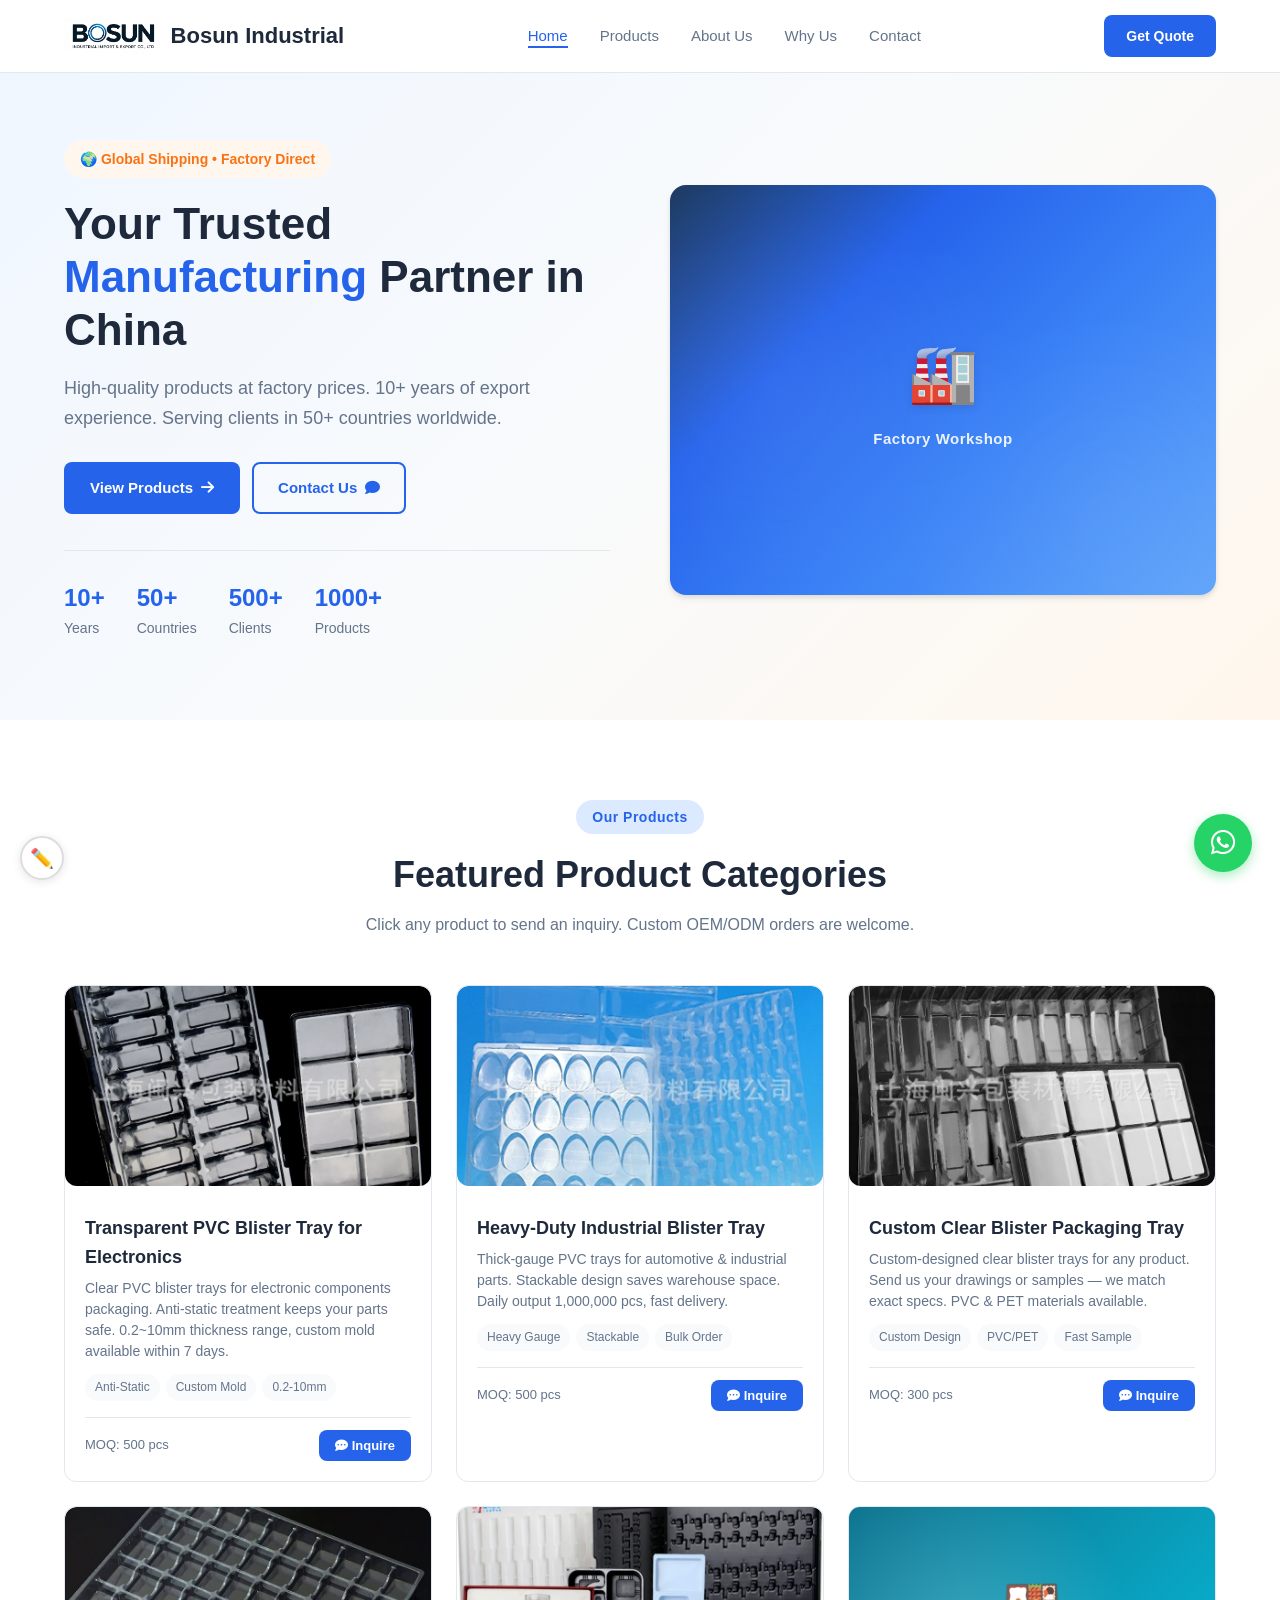
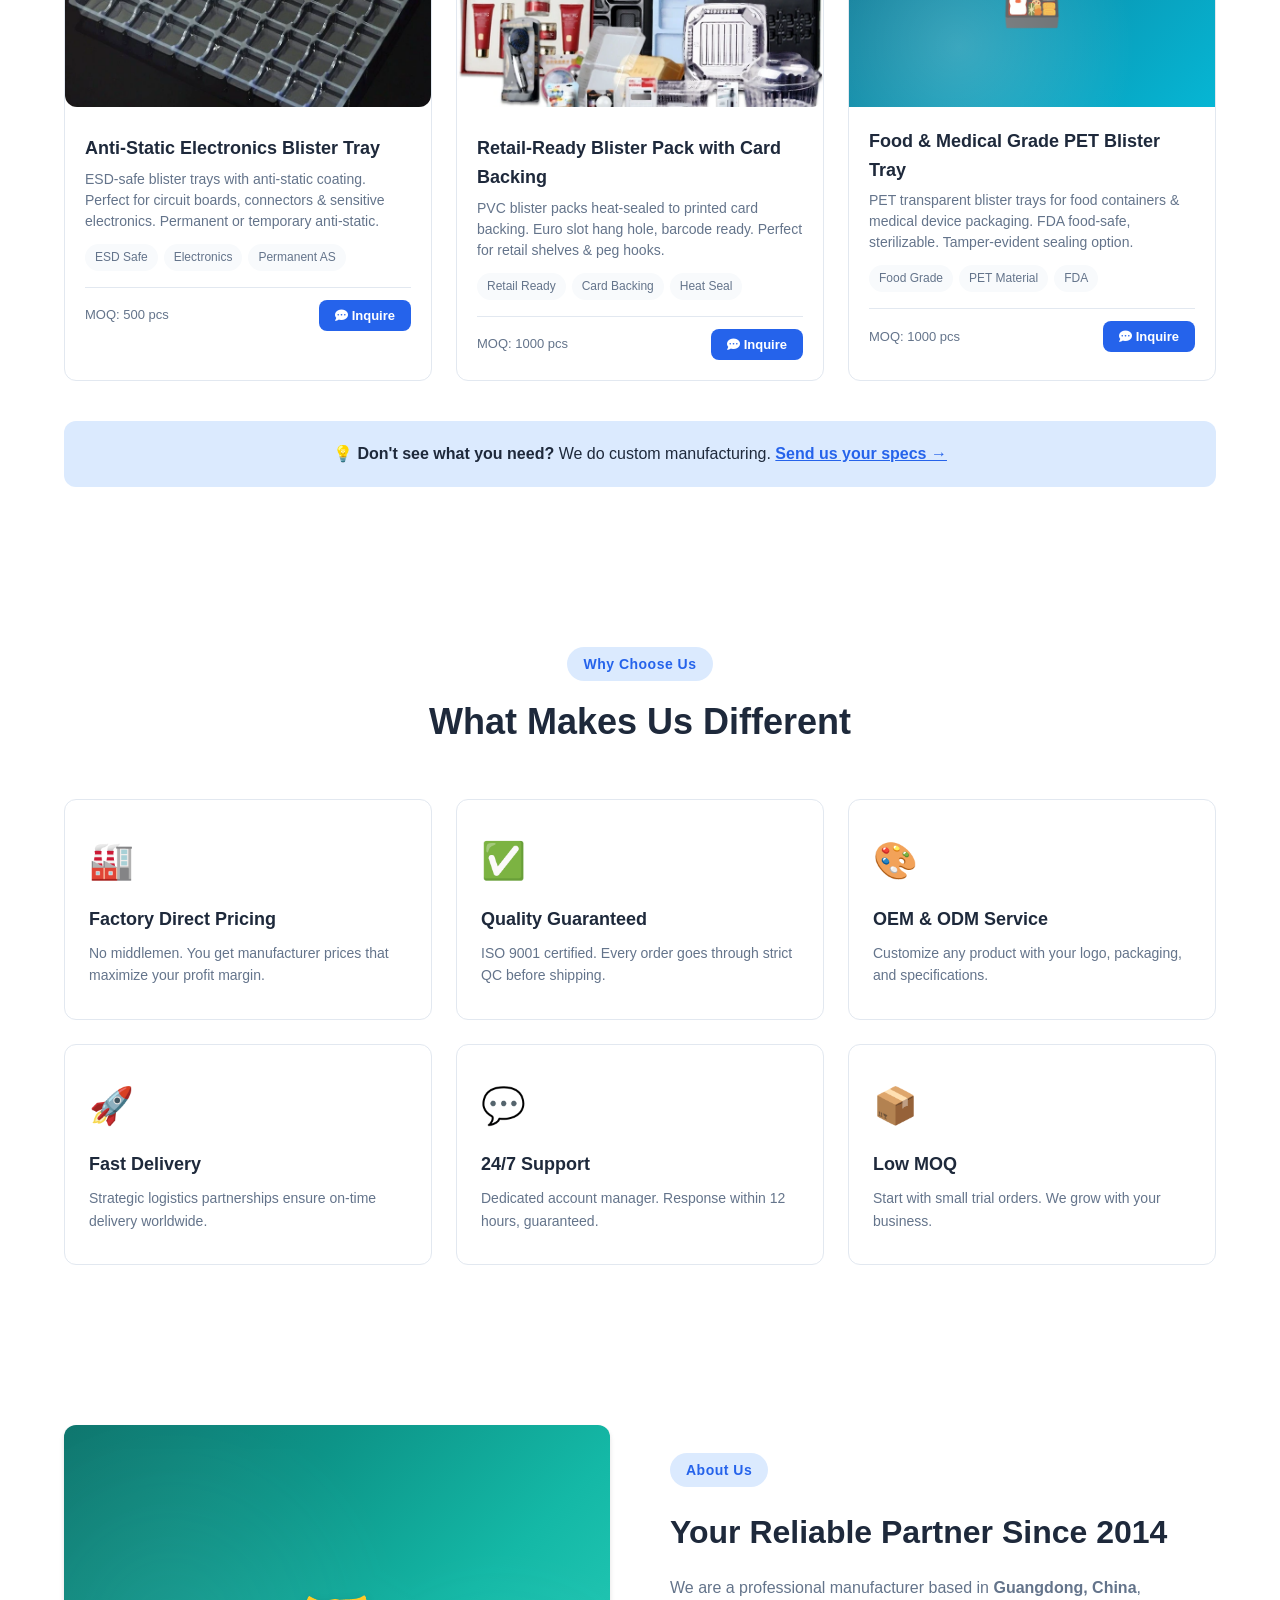
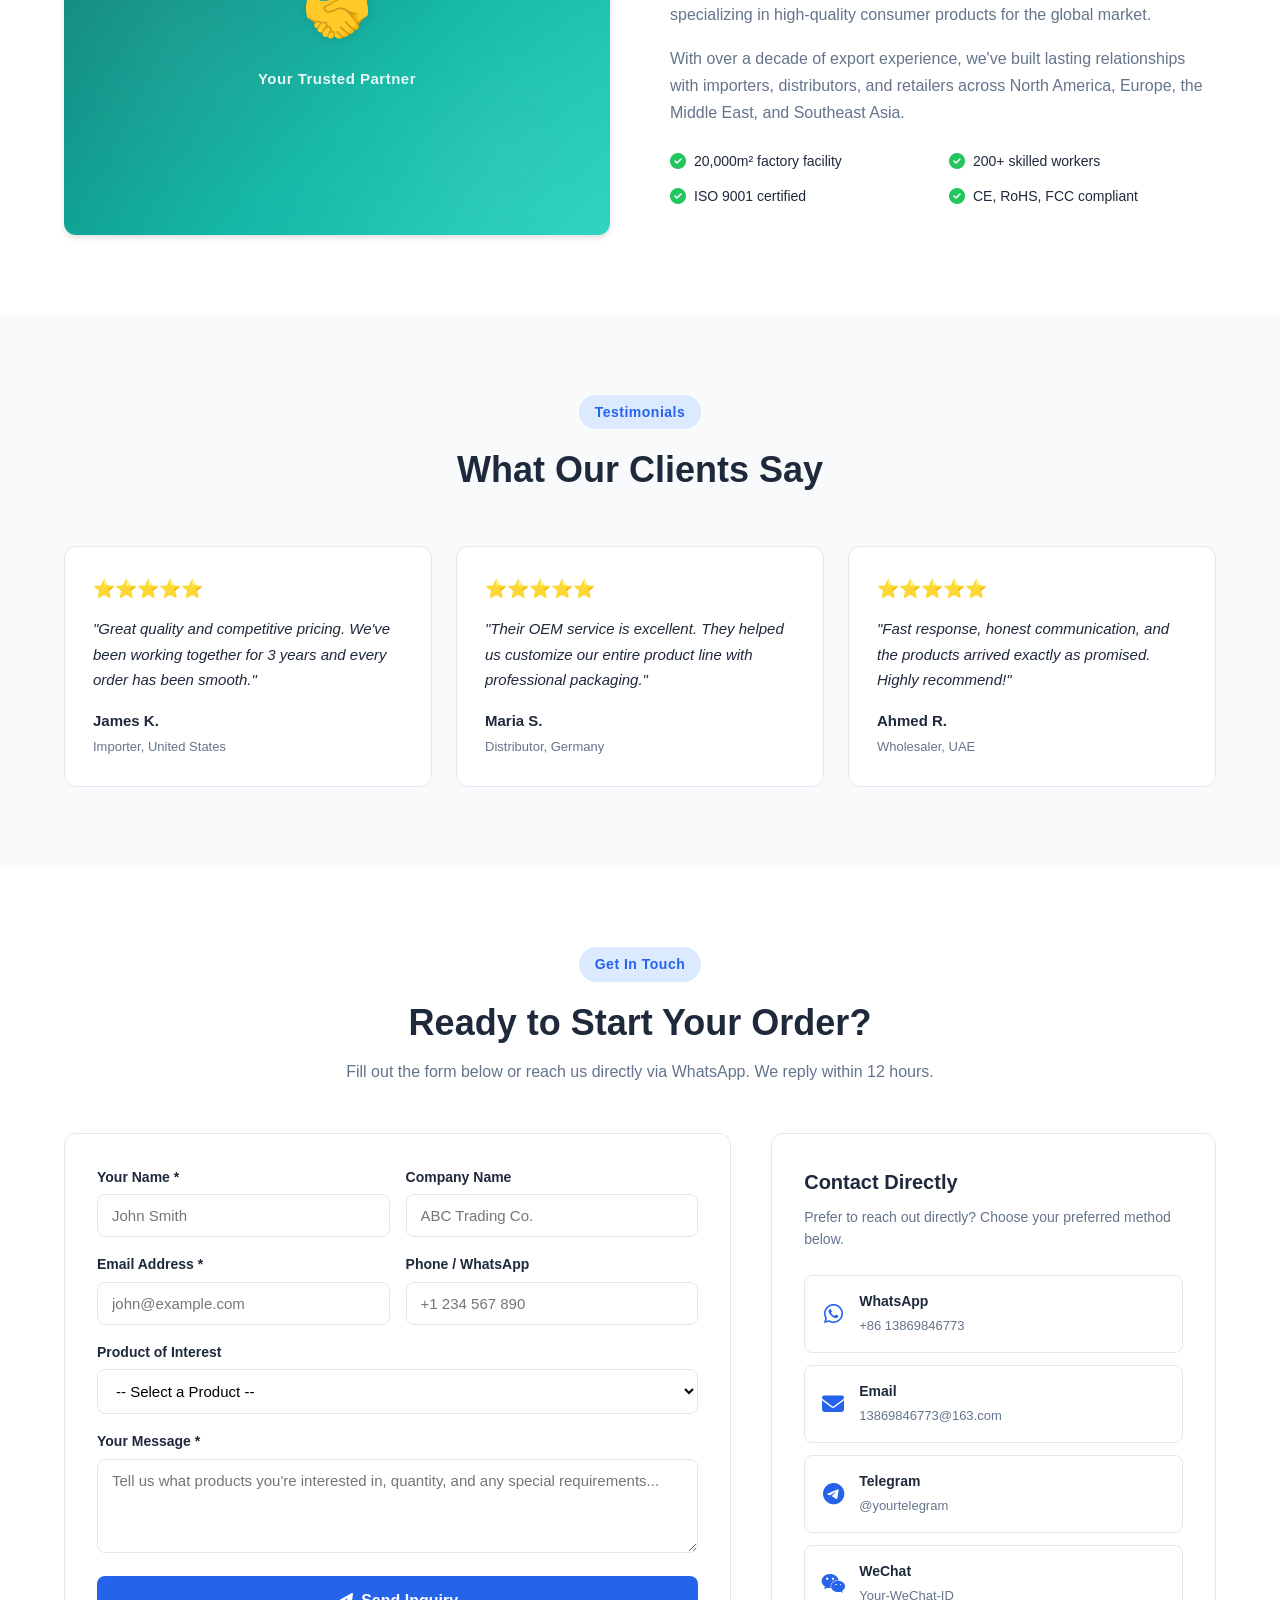
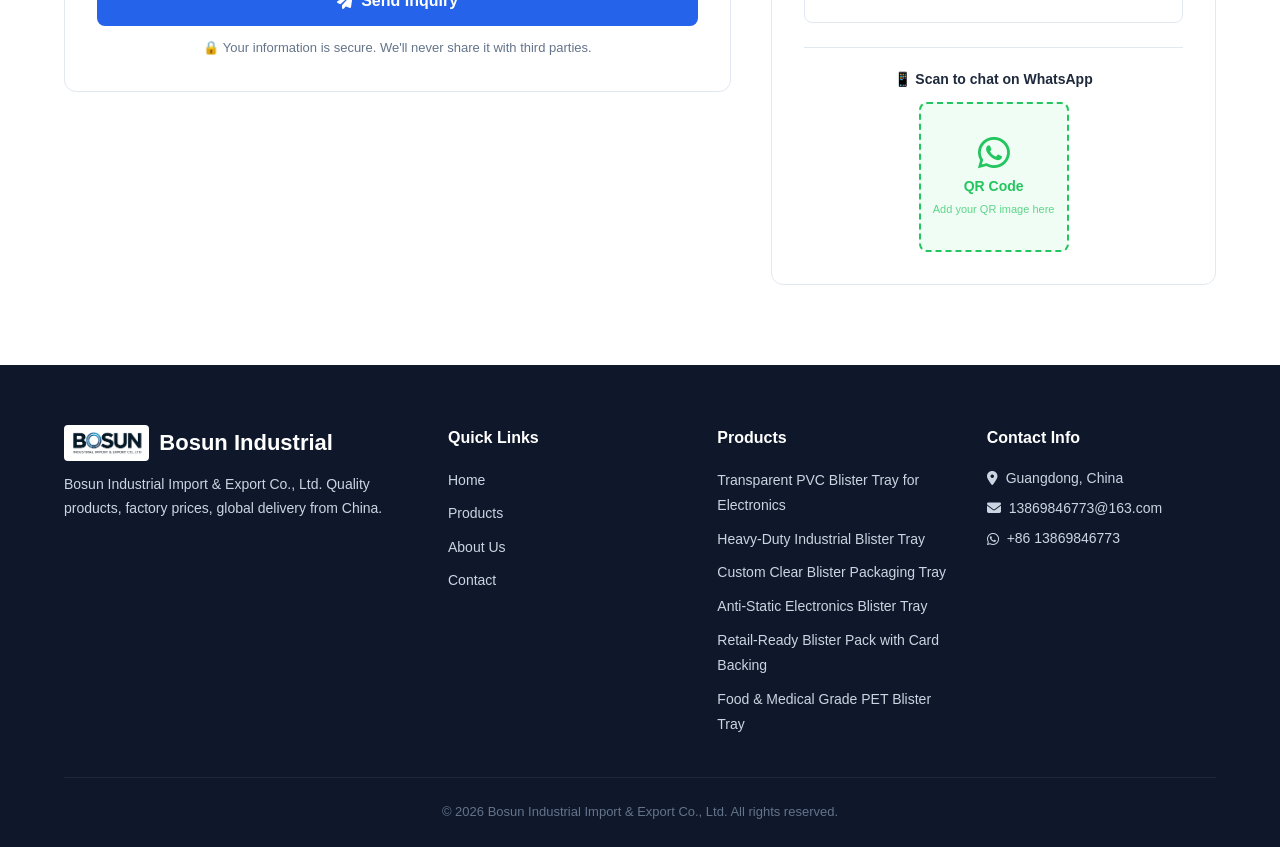
==== commit 8fe7d883: "Add inline edit mode: click ✏️ button to edit text directly on page, auto-save to localStorage" ====
--- a/index.html
+++ b/index.html
@@ -5,7 +5,7 @@
     <meta name="viewport" content="width=device-width, initial-scale=1.0">
     <meta name="description" content="Bosun Industrial - Professional manufacturer and supplier. Factory direct price, global shipping from China.">
     <title>Bosun Industrial Import & Export Co., Ltd</title>
-    <link rel="stylesheet" href="css/style.css">
+    <link rel="stylesheet" href="css/style.css?v=20260721">
     <!-- Font Awesome - bootcdn for China access -->
     <link rel="stylesheet" href="https://cdn.bootcdn.net/ajax/libs/font-awesome/6.5.1/css/all.min.css">
 </head>
@@ -33,18 +33,18 @@
     <section class="hero" id="home">
         <div class="container hero-content">
             <div class="hero-text">
-                <span class="hero-badge">🌍 Global Shipping • Factory Direct</span>
-                <h1>Your Trusted <span class="highlight">Manufacturing</span> Partner in China</h1>
-                <p>High-quality products at factory prices. 10+ years of export experience. Serving clients in 50+ countries worldwide.</p>
+                <span class="hero-badge" data-editable="">🌍 Global Shipping • Factory Direct</span>
+                <h1 data-editable="">Your Trusted <span class="highlight">Manufacturing</span> Partner in China</h1>
+                <p data-editable="">High-quality products at factory prices. 10+ years of export experience. Serving clients in 50+ countries worldwide.</p>
                 <div class="hero-buttons">
                     <a href="#products" class="btn btn-primary">View Products <i class="fas fa-arrow-right"></i></a>
                     <a href="#contact" class="btn btn-outline">Contact Us <i class="fas fa-comment"></i></a>
                 </div>
                 <div class="hero-stats">
-                    <div class="stat"><strong>10+</strong> Years</div>
-                    <div class="stat"><strong>50+</strong> Countries</div>
-                    <div class="stat"><strong>500+</strong> Clients</div>
-                    <div class="stat"><strong>1000+</strong> Products</div>
+                    <div class="stat"><strong data-editable="">10+</strong> <span data-editable="">Years</span></div>
+                    <div class="stat"><strong data-editable="">50+</strong> <span data-editable="">Countries</span></div>
+                    <div class="stat"><strong data-editable="">500+</strong> <span data-editable="">Clients</span></div>
+                    <div class="stat"><strong data-editable="">1000+</strong> <span data-editable="">Products</span></div>
                 </div>
             </div>
             <div class="hero-image">
@@ -60,9 +60,9 @@
     <section class="products section" id="products">
         <div class="container">
             <div class="section-header">
-                <span class="section-tag">Our Products</span>
-                <h2>Featured Product Categories</h2>
-                <p>Click any product to send an inquiry. Custom OEM/ODM orders are welcome.</p>
+                <span class="section-tag" data-editable="">Our Products</span>
+                <h2 data-editable="">Featured Product Categories</h2>
+                <p data-editable="">Click any product to send an inquiry. Custom OEM/ODM orders are welcome.</p>
             </div>
 
             <div class="product-grid" id="productGrid">
@@ -79,39 +79,39 @@
     <section class="why-us section" id="why-us">
         <div class="container">
             <div class="section-header">
-                <span class="section-tag">Why Choose Us</span>
-                <h2>What Makes Us Different</h2>
+                <span class="section-tag" data-editable="">Why Choose Us</span>
+                <h2 data-editable="">What Makes Us Different</h2>
             </div>
             <div class="features-grid">
                 <div class="feature-card">
                     <div class="feature-icon">🏭</div>
-                    <h3>Factory Direct Pricing</h3>
-                    <p>No middlemen. You get manufacturer prices that maximize your profit margin.</p>
+                    <h3 data-editable="">Factory Direct Pricing</h3>
+                    <p data-editable="">No middlemen. You get manufacturer prices that maximize your profit margin.</p>
                 </div>
                 <div class="feature-card">
                     <div class="feature-icon">✅</div>
-                    <h3>Quality Guaranteed</h3>
-                    <p>ISO 9001 certified. Every order goes through strict QC before shipping.</p>
+                    <h3 data-editable="">Quality Guaranteed</h3>
+                    <p data-editable="">ISO 9001 certified. Every order goes through strict QC before shipping.</p>
                 </div>
                 <div class="feature-card">
                     <div class="feature-icon">🎨</div>
-                    <h3>OEM & ODM Service</h3>
-                    <p>Customize any product with your logo, packaging, and specifications.</p>
+                    <h3 data-editable="">OEM & ODM Service</h3>
+                    <p data-editable="">Customize any product with your logo, packaging, and specifications.</p>
                 </div>
                 <div class="feature-card">
                     <div class="feature-icon">🚀</div>
-                    <h3>Fast Delivery</h3>
-                    <p>Strategic logistics partnerships ensure on-time delivery worldwide.</p>
+                    <h3 data-editable="">Fast Delivery</h3>
+                    <p data-editable="">Strategic logistics partnerships ensure on-time delivery worldwide.</p>
                 </div>
                 <div class="feature-card">
                     <div class="feature-icon">💬</div>
-                    <h3>24/7 Support</h3>
-                    <p>Dedicated account manager. Response within 12 hours, guaranteed.</p>
+                    <h3 data-editable="">24/7 Support</h3>
+                    <p data-editable="">Dedicated account manager. Response within 12 hours, guaranteed.</p>
                 </div>
                 <div class="feature-card">
                     <div class="feature-icon">📦</div>
-                    <h3>Low MOQ</h3>
-                    <p>Start with small trial orders. We grow with your business.</p>
+                    <h3 data-editable="">Low MOQ</h3>
+                    <p data-editable="">Start with small trial orders. We grow with your business.</p>
                 </div>
             </div>
         </div>
@@ -128,10 +128,10 @@
                     </div>
                 </div>
                 <div class="about-text">
-                    <span class="section-tag">About Us</span>
-                    <h2>Your Reliable Partner Since 2014</h2>
-                    <p>We are a professional manufacturer based in <strong>Guangdong, China</strong>, specializing in high-quality consumer products for the global market.</p>
-                    <p>With over a decade of export experience, we've built lasting relationships with importers, distributors, and retailers across North America, Europe, the Middle East, and Southeast Asia.</p>
+                    <span class="section-tag" data-editable="">About Us</span>
+                    <h2 data-editable="">Your Reliable Partner Since 2014</h2>
+                    <p data-editable="">We are a professional manufacturer based in <strong>Guangdong, China</strong>, specializing in high-quality consumer products for the global market.</p>
+                    <p data-editable="">With over a decade of export experience, we've built lasting relationships with importers, distributors, and retailers across North America, Europe, the Middle East, and Southeast Asia.</p>
                     <div class="about-highlights">
                         <div><i class="fas fa-check-circle"></i> 20,000m² factory facility</div>
                         <div><i class="fas fa-check-circle"></i> 200+ skilled workers</div>
@@ -147,32 +147,32 @@
     <section class="testimonials section">
         <div class="container">
             <div class="section-header">
-                <span class="section-tag">Testimonials</span>
-                <h2>What Our Clients Say</h2>
+                <span class="section-tag" data-editable="">Testimonials</span>
+                <h2 data-editable="">What Our Clients Say</h2>
             </div>
             <div class="testimonial-grid">
                 <div class="testimonial-card">
                     <div class="stars">⭐⭐⭐⭐⭐</div>
-                    <p>"Great quality and competitive pricing. We've been working together for 3 years and every order has been smooth."</p>
+                    <p data-editable="">"Great quality and competitive pricing. We've been working together for 3 years and every order has been smooth."</p>
                     <div class="client">
-                        <strong>James K.</strong>
-                        <span>Importer, United States</span>
+                        <strong data-editable="">James K.</strong>
+                        <span data-editable="">Importer, United States</span>
                     </div>
                 </div>
                 <div class="testimonial-card">
                     <div class="stars">⭐⭐⭐⭐⭐</div>
-                    <p>"Their OEM service is excellent. They helped us customize our entire product line with professional packaging."</p>
+                    <p data-editable="">"Their OEM service is excellent. They helped us customize our entire product line with professional packaging."</p>
                     <div class="client">
-                        <strong>Maria S.</strong>
-                        <span>Distributor, Germany</span>
+                        <strong data-editable="">Maria S.</strong>
+                        <span data-editable="">Distributor, Germany</span>
                     </div>
                 </div>
                 <div class="testimonial-card">
                     <div class="stars">⭐⭐⭐⭐⭐</div>
-                    <p>"Fast response, honest communication, and the products arrived exactly as promised. Highly recommend!"</p>
+                    <p data-editable="">"Fast response, honest communication, and the products arrived exactly as promised. Highly recommend!"</p>
                     <div class="client">
-                        <strong>Ahmed R.</strong>
-                        <span>Wholesaler, UAE</span>
+                        <strong data-editable="">Ahmed R.</strong>
+                        <span data-editable="">Wholesaler, UAE</span>
                     </div>
                 </div>
             </div>
@@ -183,9 +183,9 @@
     <section class="contact section" id="contact">
         <div class="container">
             <div class="section-header">
-                <span class="section-tag">Get In Touch</span>
-                <h2>Ready to Start Your Order?</h2>
-                <p>Fill out the form below or reach us directly via WhatsApp. We reply within 12 hours.</p>
+                <span class="section-tag" data-editable="">Get In Touch</span>
+                <h2 data-editable="">Ready to Start Your Order?</h2>
+                <p data-editable="">Fill out the form below or reach us directly via WhatsApp. We reply within 12 hours.</p>
             </div>
 
             <div class="contact-grid">
@@ -231,8 +231,8 @@
 
                 <!-- Contact Info Sidebar -->
                 <div class="contact-info">
-                    <h3>Contact Directly</h3>
-                    <p>Prefer to reach out directly? Choose your preferred method below.</p>
+                    <h3 data-editable="">Contact Directly</h3>
+                    <p data-editable="">Prefer to reach out directly? Choose your preferred method below.</p>
 
                     <div class="contact-methods">
                         <a href="https://wa.me/8613869846773" class="contact-method" target="_blank" rel="noopener">
@@ -283,8 +283,8 @@
         <div class="container">
             <div class="footer-grid">
                 <div class="footer-brand">
-                    <h3><img src="images/LOGO.png" alt="Bosun Industrial" class="logo-img"> Bosun Industrial</h3>
-                    <p>Bosun Industrial Import & Export Co., Ltd. Quality products, factory prices, global delivery from China.</p>
+                    <h3><img src="images/LOGO.png" alt="Bosun Industrial" class="logo-img"> <span data-editable="">Bosun Industrial</span></h3>
+                    <p data-editable="">Bosun Industrial Import & Export Co., Ltd. Quality products, factory prices, global delivery from China.</p>
                 </div>
                 <div class="footer-links">
                     <h4>Quick Links</h4>
@@ -303,9 +303,9 @@
                 </div>
                 <div class="footer-contact">
                     <h4>Contact Info</h4>
-                    <p><i class="fas fa-map-marker-alt"></i> Guangdong, China</p>
-                    <p><i class="fas fa-envelope"></i> 13869846773@163.com</p>
-                    <p><i class="fab fa-whatsapp"></i> +86 13869846773</p>
+                    <p><i class="fas fa-map-marker-alt"></i> <span data-editable="">Guangdong, China</span></p>
+                    <p><i class="fas fa-envelope"></i> <span data-editable="">13869846773@163.com</span></p>
+                    <p><i class="fab fa-whatsapp"></i> <span data-editable="">+86 13869846773</span></p>
                 </div>
             </div>
             <div class="footer-bottom">
@@ -325,6 +325,19 @@
         <i class="fas fa-chevron-up"></i>
     </button>
 
-    <script src="js/main.js"></script>
+    <!-- ========== Edit Mode Toggle ========== -->
+    <button class="edit-toggle-btn" id="editToggleBtn" title="Toggle Edit Mode" onclick="toggleEditMode()">
+        ✏️
+    </button>
+
+    <!-- ========== Edit Toolbar ========== -->
+    <div class="edit-toolbar" id="editToolbar">
+        <span class="edit-toolbar-label">📝 Edit Mode</span>
+        <button class="edit-tool-btn" onclick="exportHTML()" title="Download modified HTML file">📥 Download HTML</button>
+        <button class="edit-tool-btn edit-tool-reset" onclick="resetEdits()" title="Restore all original text">🔄 Reset All</button>
+        <button class="edit-tool-btn edit-tool-close" onclick="toggleEditMode()" title="Exit edit mode">✕ Close</button>
+    </div>
+
+    <script src="js/main.js?v=20260721"></script>
 </body>
 </html>
--- a/css/style.css
+++ b/css/style.css
@@ -1396,3 +1396,116 @@
         display: none;
     }
 }
+
+/* ========== Edit Mode ========== */
+/* Edit toggle button */
+.edit-toggle-btn {
+    position: fixed;
+    bottom: 20px;
+    left: 20px;
+    z-index: 9999;
+    width: 44px;
+    height: 44px;
+    background: #fff;
+    border: 2px solid #ddd;
+    border-radius: 50%;
+    font-size: 1.2rem;
+    cursor: pointer;
+    box-shadow: 0 2px 10px rgba(0,0,0,0.1);
+    transition: all 0.3s;
+    display: flex;
+    align-items: center;
+    justify-content: center;
+}
+.edit-toggle-btn:hover {
+    border-color: var(--primary);
+    box-shadow: 0 4px 15px rgba(37,99,235,0.2);
+}
+.edit-toggle-btn.active {
+    background: var(--primary);
+    border-color: var(--primary);
+    color: #fff;
+}
+
+/* Edit toolbar */
+.edit-toolbar {
+    display: none;
+    position: fixed;
+    bottom: 20px;
+    left: 75px;
+    z-index: 9999;
+    background: #1e293b;
+    color: #fff;
+    border-radius: 12px;
+    padding: 10px 15px;
+    gap: 10px;
+    align-items: center;
+    box-shadow: 0 4px 20px rgba(0,0,0,0.2);
+    flex-wrap: wrap;
+}
+.edit-toolbar.show { display: flex; }
+.edit-toolbar-label {
+    font-size: 13px;
+    font-weight: 600;
+    margin-right: 5px;
+    white-space: nowrap;
+}
+.edit-tool-btn {
+    padding: 7px 14px;
+    border-radius: 6px;
+    font-size: 12px;
+    font-weight: 600;
+    cursor: pointer;
+    border: none;
+    background: rgba(255,255,255,0.15);
+    color: #fff;
+    transition: all 0.2s;
+    white-space: nowrap;
+}
+.edit-tool-btn:hover { background: rgba(255,255,255,0.25); }
+.edit-tool-reset { background: rgba(239,68,68,0.4); }
+.edit-tool-reset:hover { background: rgba(239,68,68,0.6); }
+.edit-tool-close { background: rgba(255,255,255,0.1); }
+
+/* Editable element highlight */
+.editing-active [data-editable] {
+    outline: 2px dashed rgba(37,99,235,0.4);
+    outline-offset: 3px;
+    border-radius: 4px;
+    cursor: text;
+    transition: outline 0.15s;
+}
+.editing-active [data-editable]:hover {
+    outline-color: rgba(37,99,235,0.8);
+    background: rgba(37,99,235,0.04);
+}
+.editing-active [data-editable]:focus {
+    outline: 2px solid var(--primary);
+    background: rgba(37,99,235,0.06);
+}
+
+/* Disable pointer events on links during edit */
+.editing-active a { pointer-events: none; }
+.editing-active button:not(.edit-toggle-btn):not(.edit-tool-btn) { pointer-events: none; }
+
+/* Edit mode body indicator */
+body.editing-active { padding-bottom: 60px; }
+
+@media (max-width: 768px) {
+    .edit-toggle-btn {
+        bottom: 80px;
+        left: 12px;
+        width: 38px;
+        height: 38px;
+        font-size: 1rem;
+    }
+    .edit-toolbar {
+        bottom: 80px;
+        left: 60px;
+        right: 10px;
+        padding: 8px 10px;
+        gap: 5px;
+    }
+    .edit-tool-btn { padding: 6px 10px; font-size: 11px; }
+    .edit-toolbar-label { font-size: 11px; }
+}
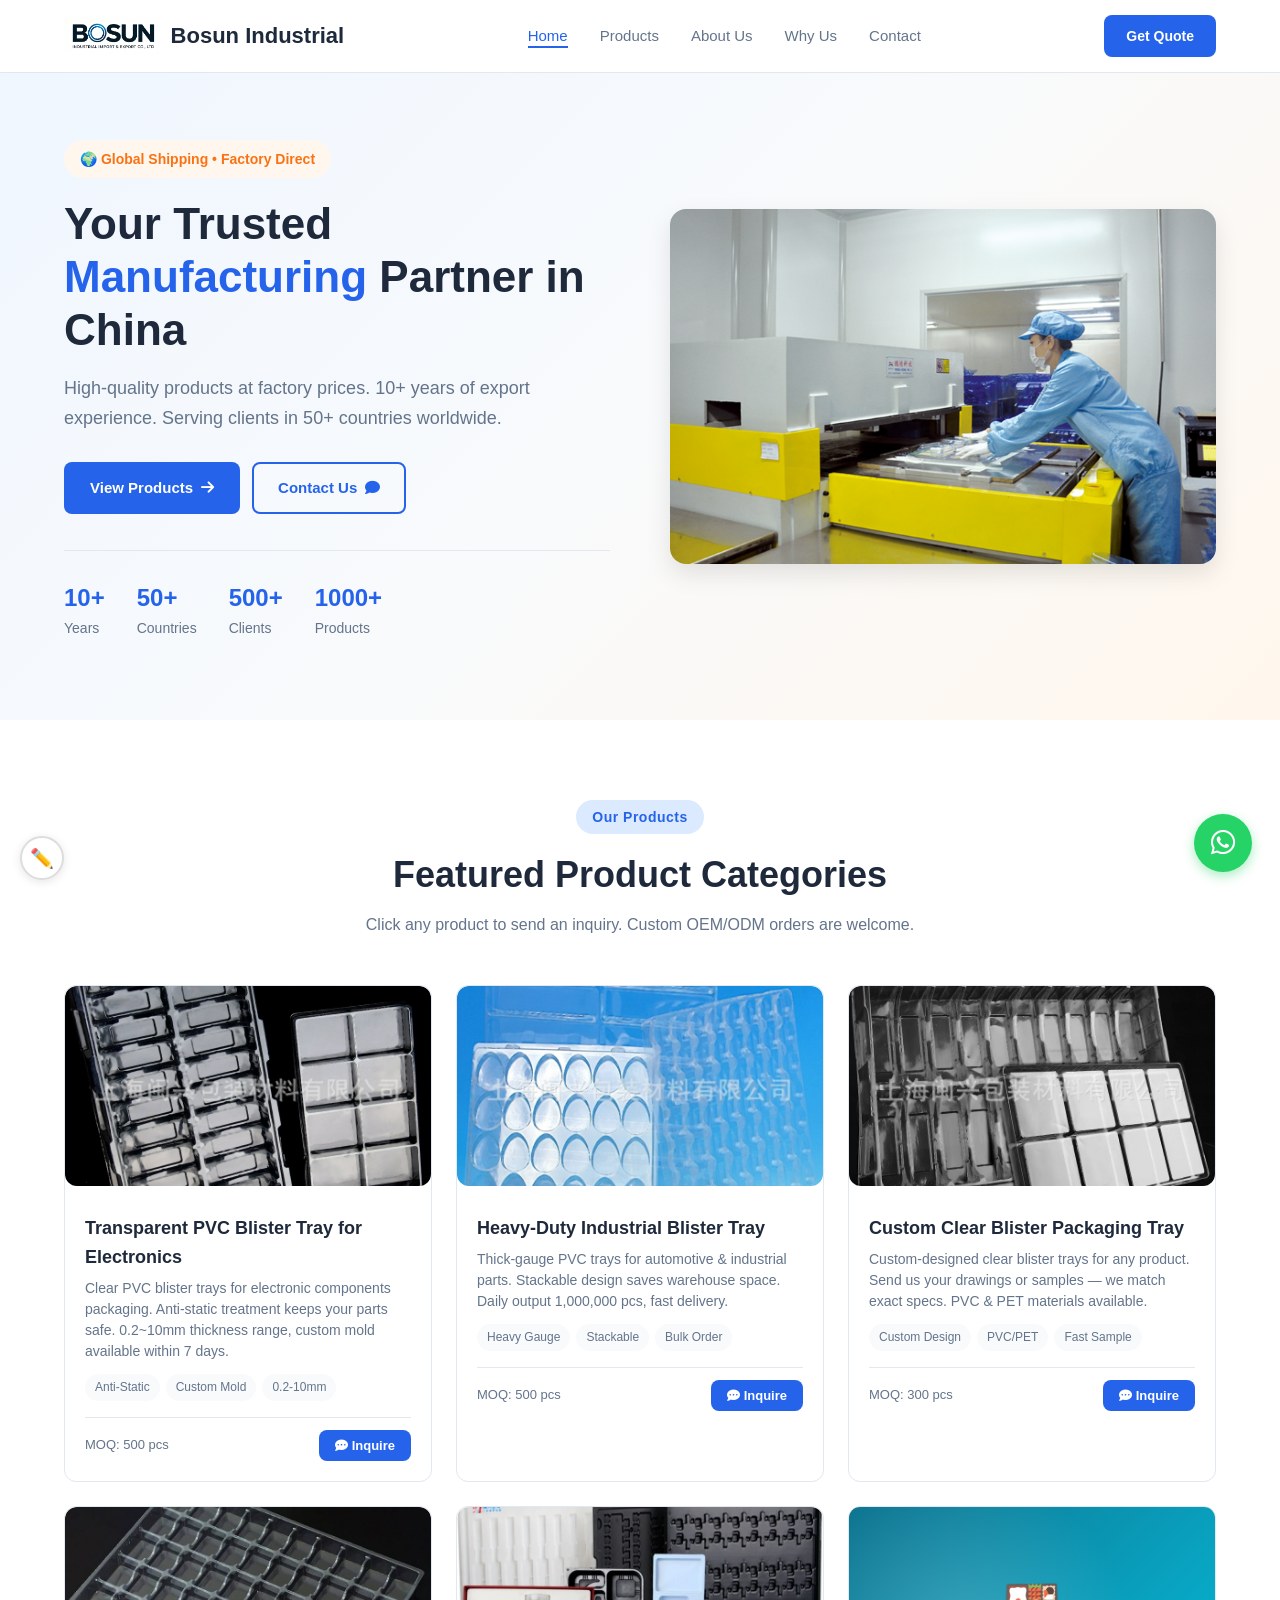
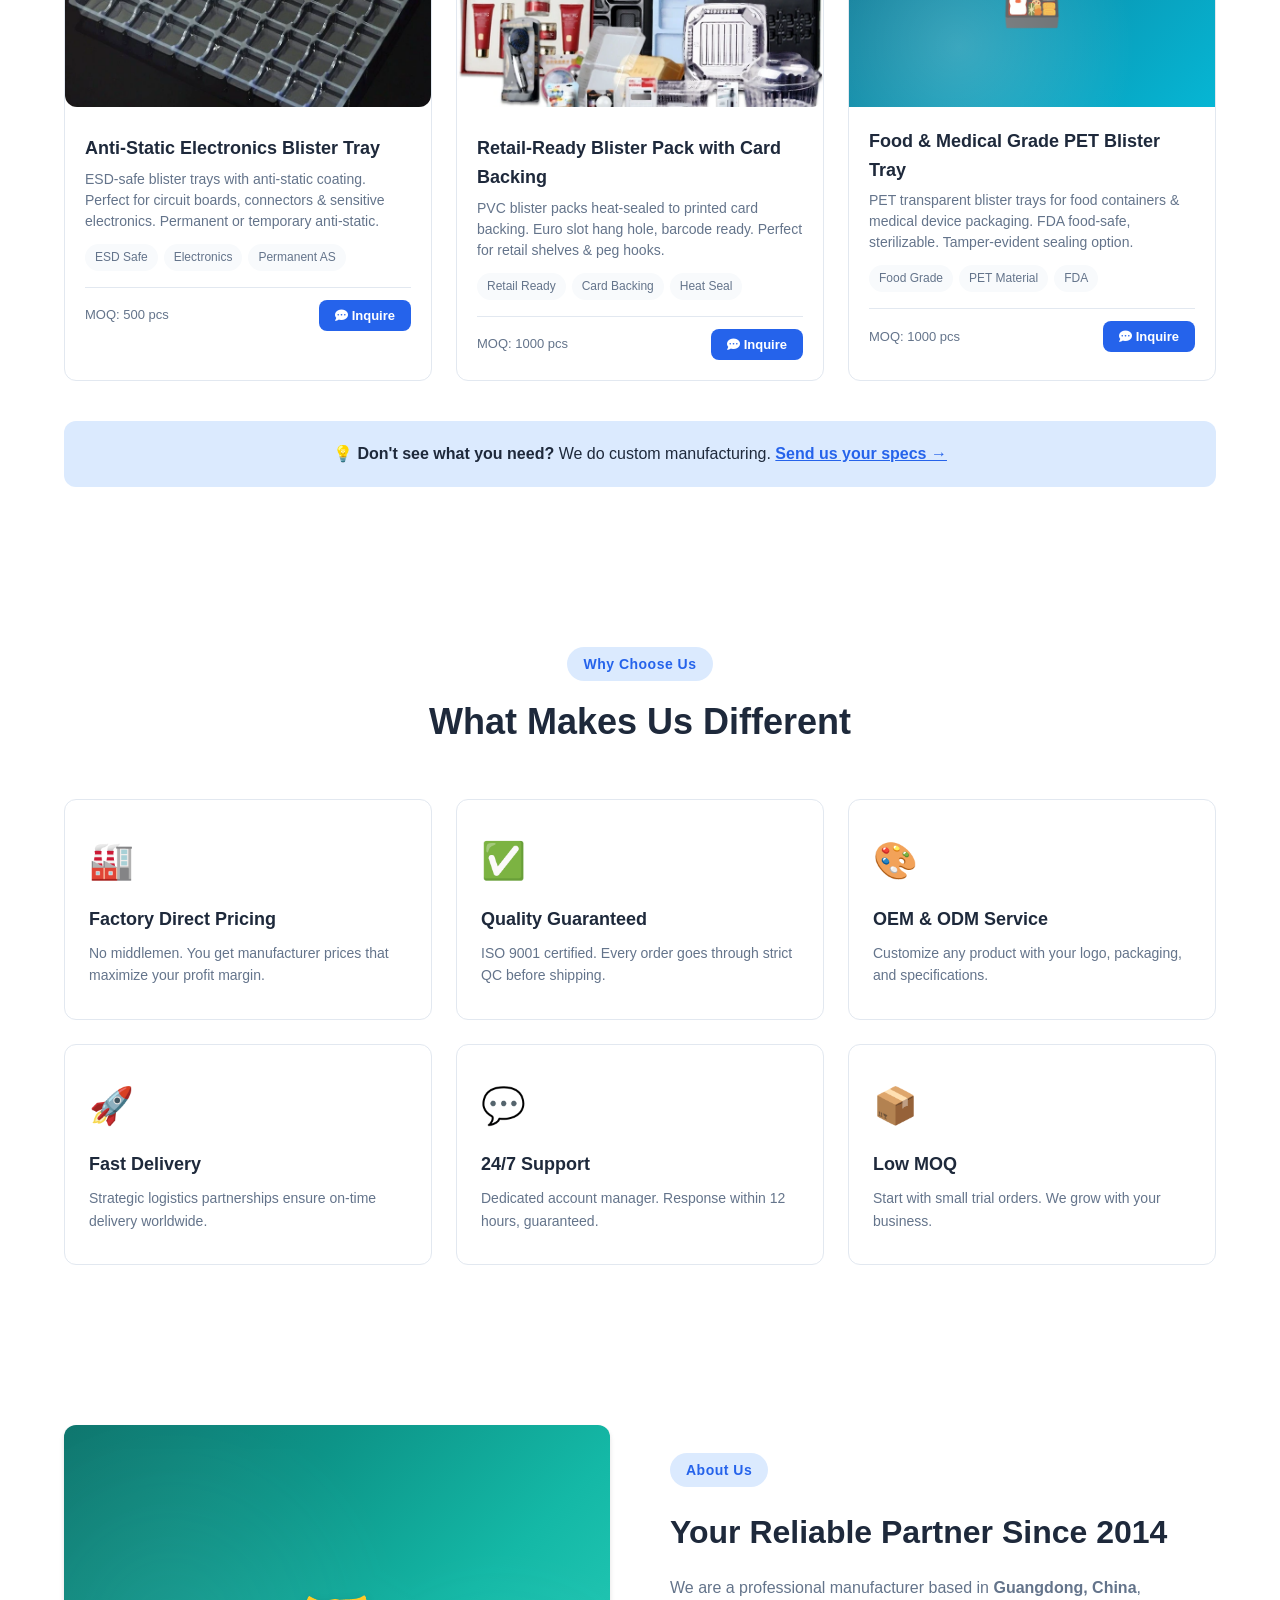
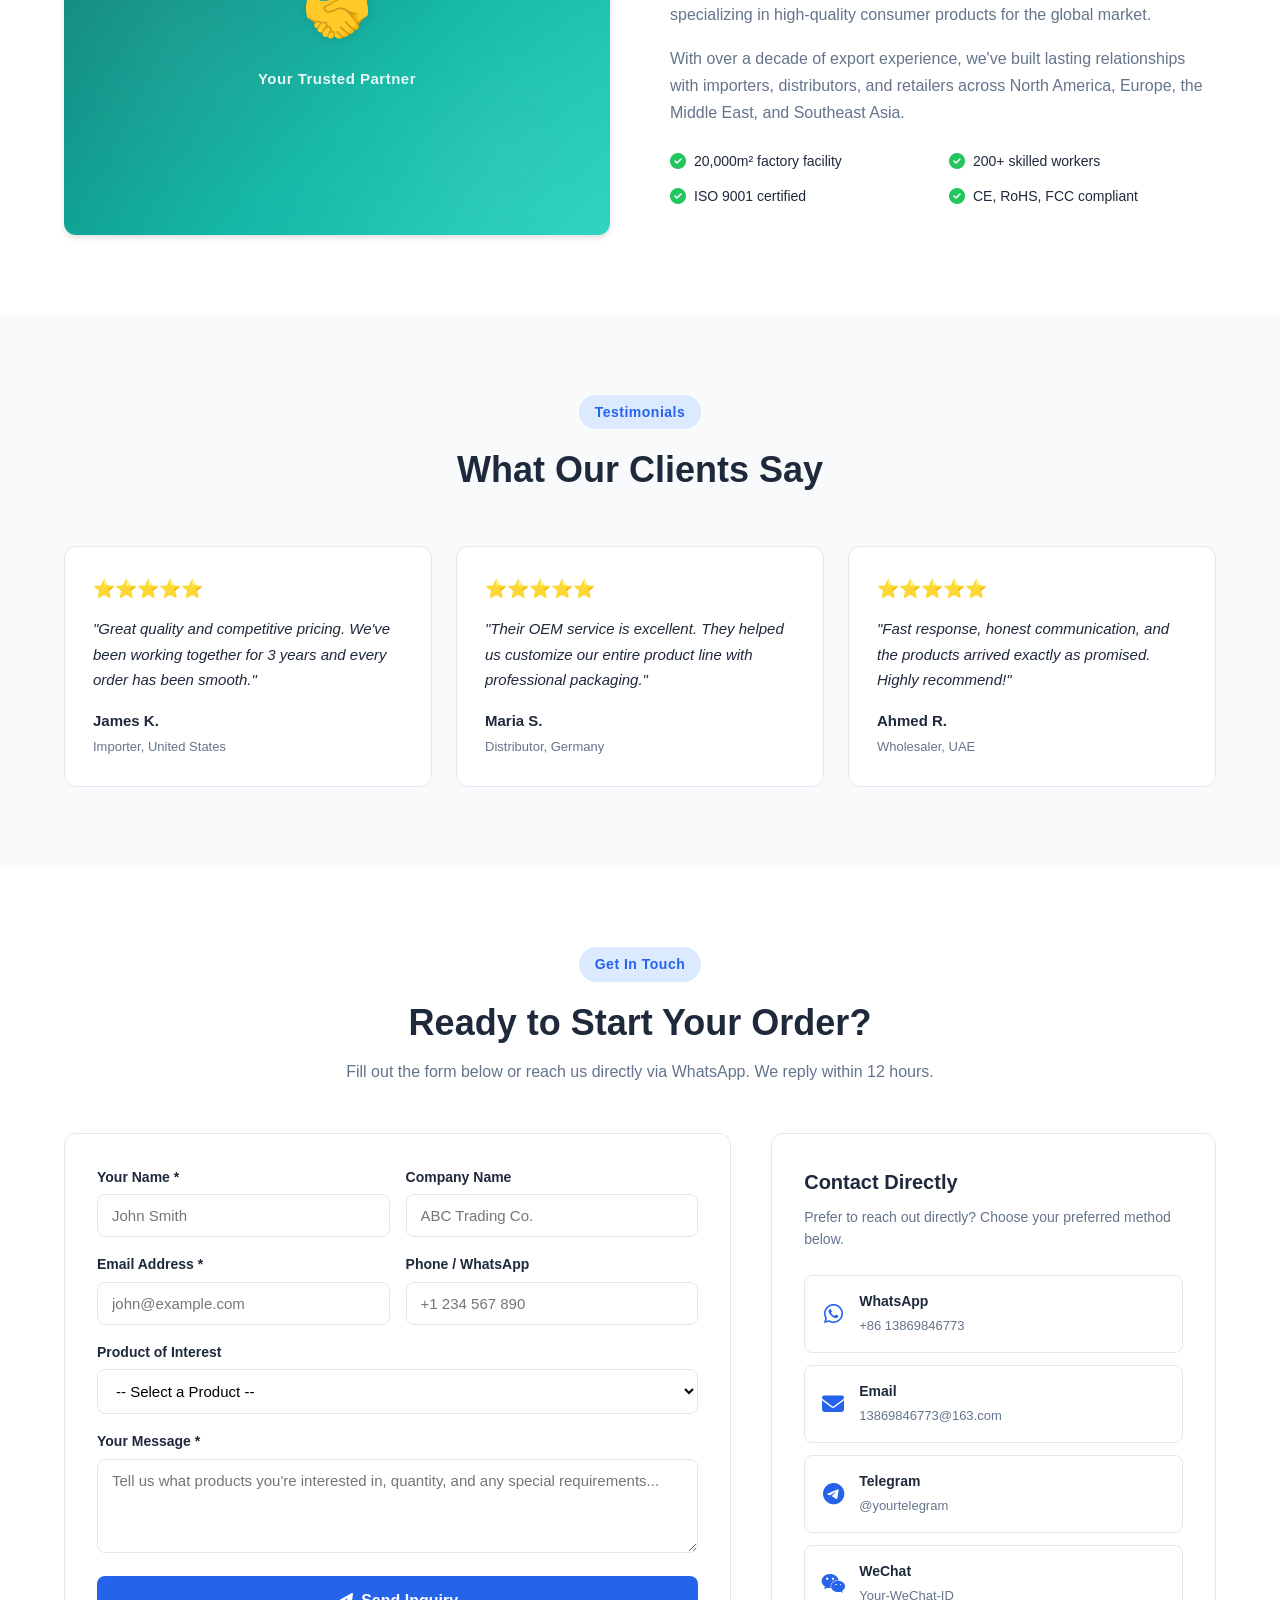
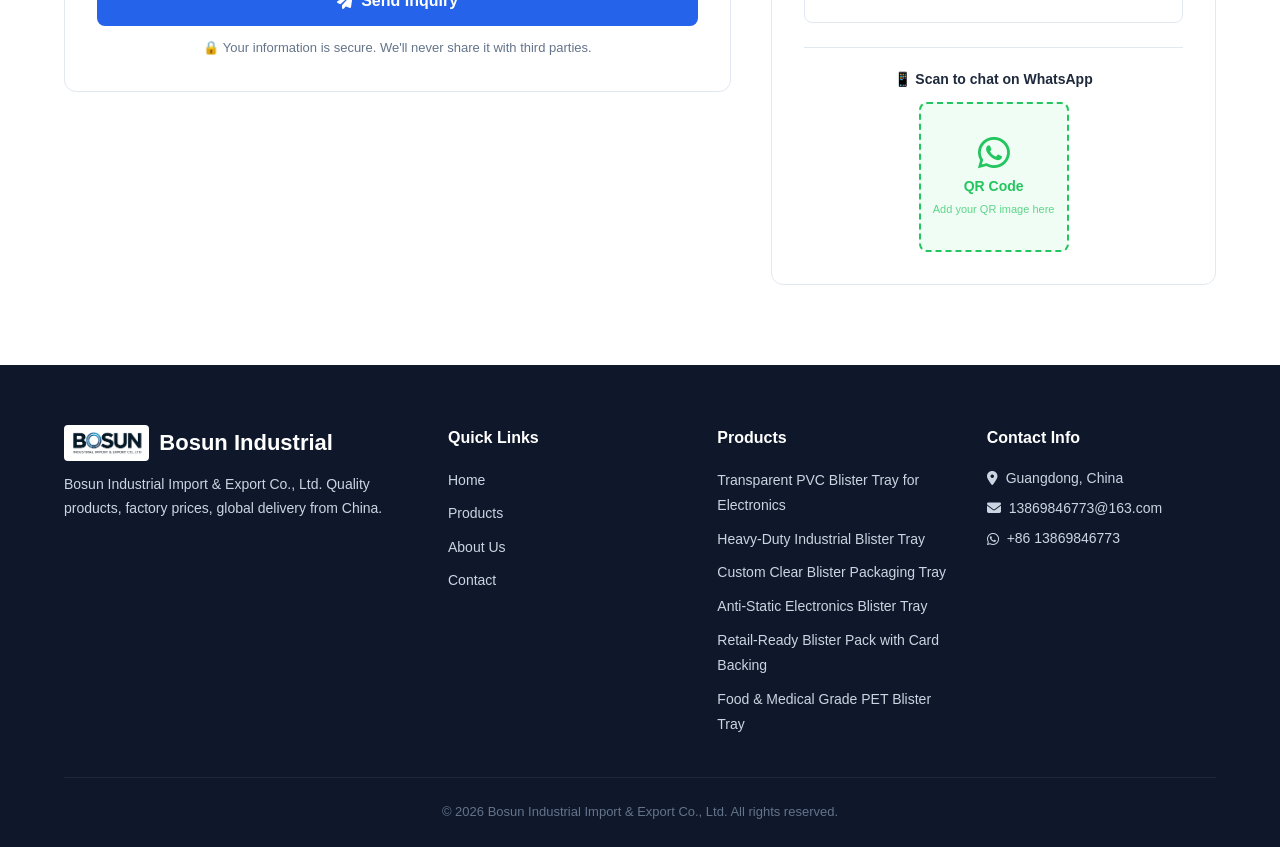
==== commit f835512e: "Replace hero factory placeholder with real photo" ====
--- a/index.html
+++ b/index.html
@@ -14,7 +14,7 @@
     <!-- ========== Header / Navigation ========== -->
     <header class="header">
         <nav class="nav container">
-            <a href="#" class="logo"><img src="images/LOGO.png" alt="Bosun Industrial" class="logo-img"> Bosun Industrial</a>
+            <a href="#" class="logo"><img src="images/LOGO.png" alt="Bosun Industrial" class="logo-img" data-editable-img="logo"> Bosun Industrial</a>
             <ul class="nav-menu" id="navMenu">
                 <li><a href="#home" class="nav-link active">Home</a></li>
                 <li><a href="#products" class="nav-link">Products</a></li>
@@ -48,10 +48,7 @@
                 </div>
             </div>
             <div class="hero-image">
-                <div class="img-placeholder factory-bg">
-                    <div class="placeholder-icon">🏭</div>
-                    <span>Factory Workshop</span>
-                </div>
+                <img src="images/2026721.png" alt="Bosun Industrial Factory" data-editable-img="hero-image" style="width:100%;border-radius:16px;box-shadow:0 10px 25px rgba(0,0,0,0.1);">
             </div>
         </div>
     </section>
@@ -122,7 +119,7 @@
         <div class="container">
             <div class="about-grid">
                 <div class="about-image">
-                    <div class="img-placeholder team-bg">
+                    <div class="img-placeholder team-bg" data-editable-img="about-image">
                         <div class="placeholder-icon">🤝</div>
                         <span>Your Trusted Partner</span>
                     </div>
@@ -283,7 +280,7 @@
         <div class="container">
             <div class="footer-grid">
                 <div class="footer-brand">
-                    <h3><img src="images/LOGO.png" alt="Bosun Industrial" class="logo-img"> <span data-editable="">Bosun Industrial</span></h3>
+                    <h3><img src="images/LOGO.png" alt="Bosun Industrial" class="logo-img" data-editable-img="logo"> <span data-editable="">Bosun Industrial</span></h3>
                     <p data-editable="">Bosun Industrial Import & Export Co., Ltd. Quality products, factory prices, global delivery from China.</p>
                 </div>
                 <div class="footer-links">
--- a/css/style.css
+++ b/css/style.css
@@ -1488,6 +1488,43 @@
 .editing-active a { pointer-events: none; }
 .editing-active button:not(.edit-toggle-btn):not(.edit-tool-btn) { pointer-events: none; }
 
+/* Editable image overlay */
+.editing-active [data-editable-img] {
+    position: relative;
+    cursor: pointer;
+    outline: 2px dashed rgba(239,68,68,0.5);
+    outline-offset: 3px;
+    border-radius: 4px;
+}
+.editing-active [data-editable-img]:hover {
+    outline-color: rgba(239,68,68,0.9);
+}
+.editing-active [data-editable-img]::after {
+    content: '📷 Click to Change';
+    position: absolute;
+    top: 50%;
+    left: 50%;
+    transform: translate(-50%, -50%);
+    background: rgba(0,0,0,0.7);
+    color: #fff;
+    padding: 8px 16px;
+    border-radius: 6px;
+    font-size: 13px;
+    font-weight: 600;
+    pointer-events: none;
+    z-index: 5;
+    white-space: nowrap;
+    opacity: 0;
+    transition: opacity 0.2s;
+}
+.editing-active [data-editable-img]:hover::after {
+    opacity: 1;
+}
+/* For img tags inside editable containers */
+.editing-active [data-editable-img] img {
+    pointer-events: none;
+}
+
 /* Edit mode body indicator */
 body.editing-active { padding-bottom: 60px; }
 
